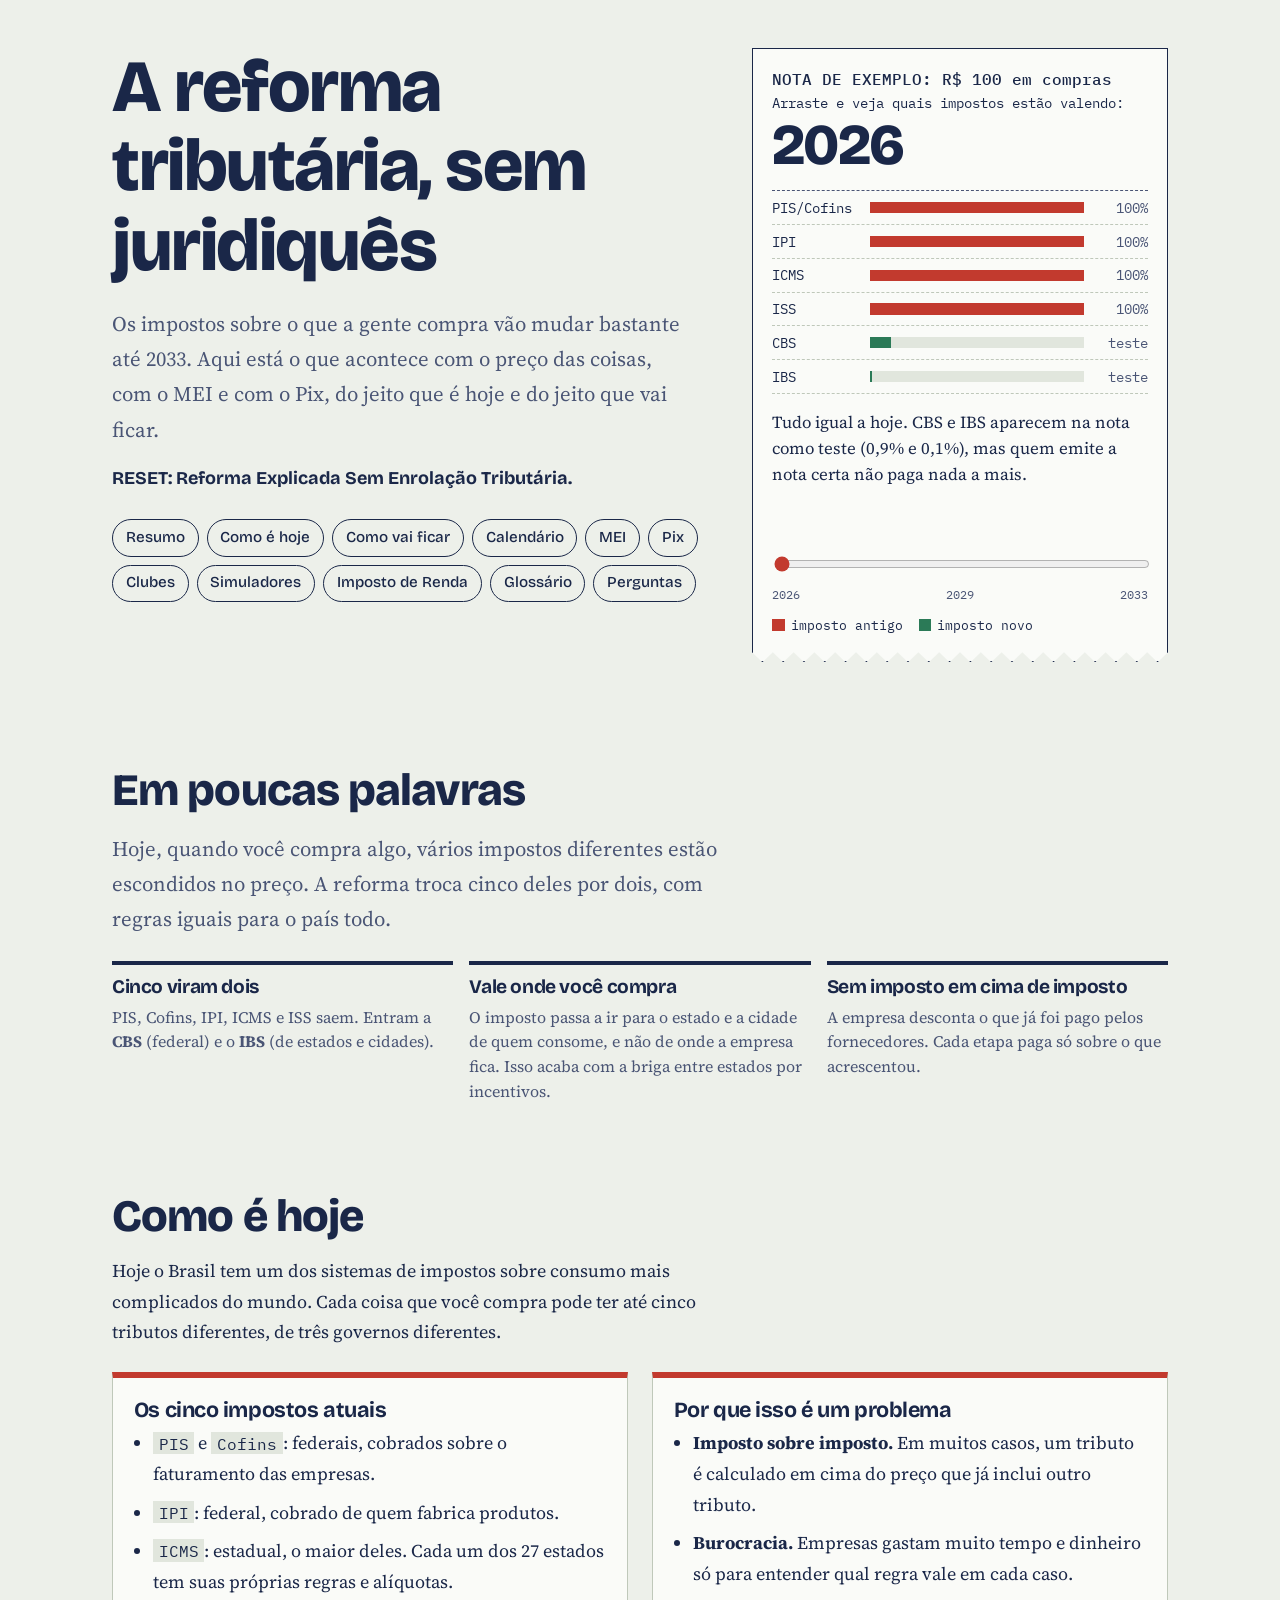
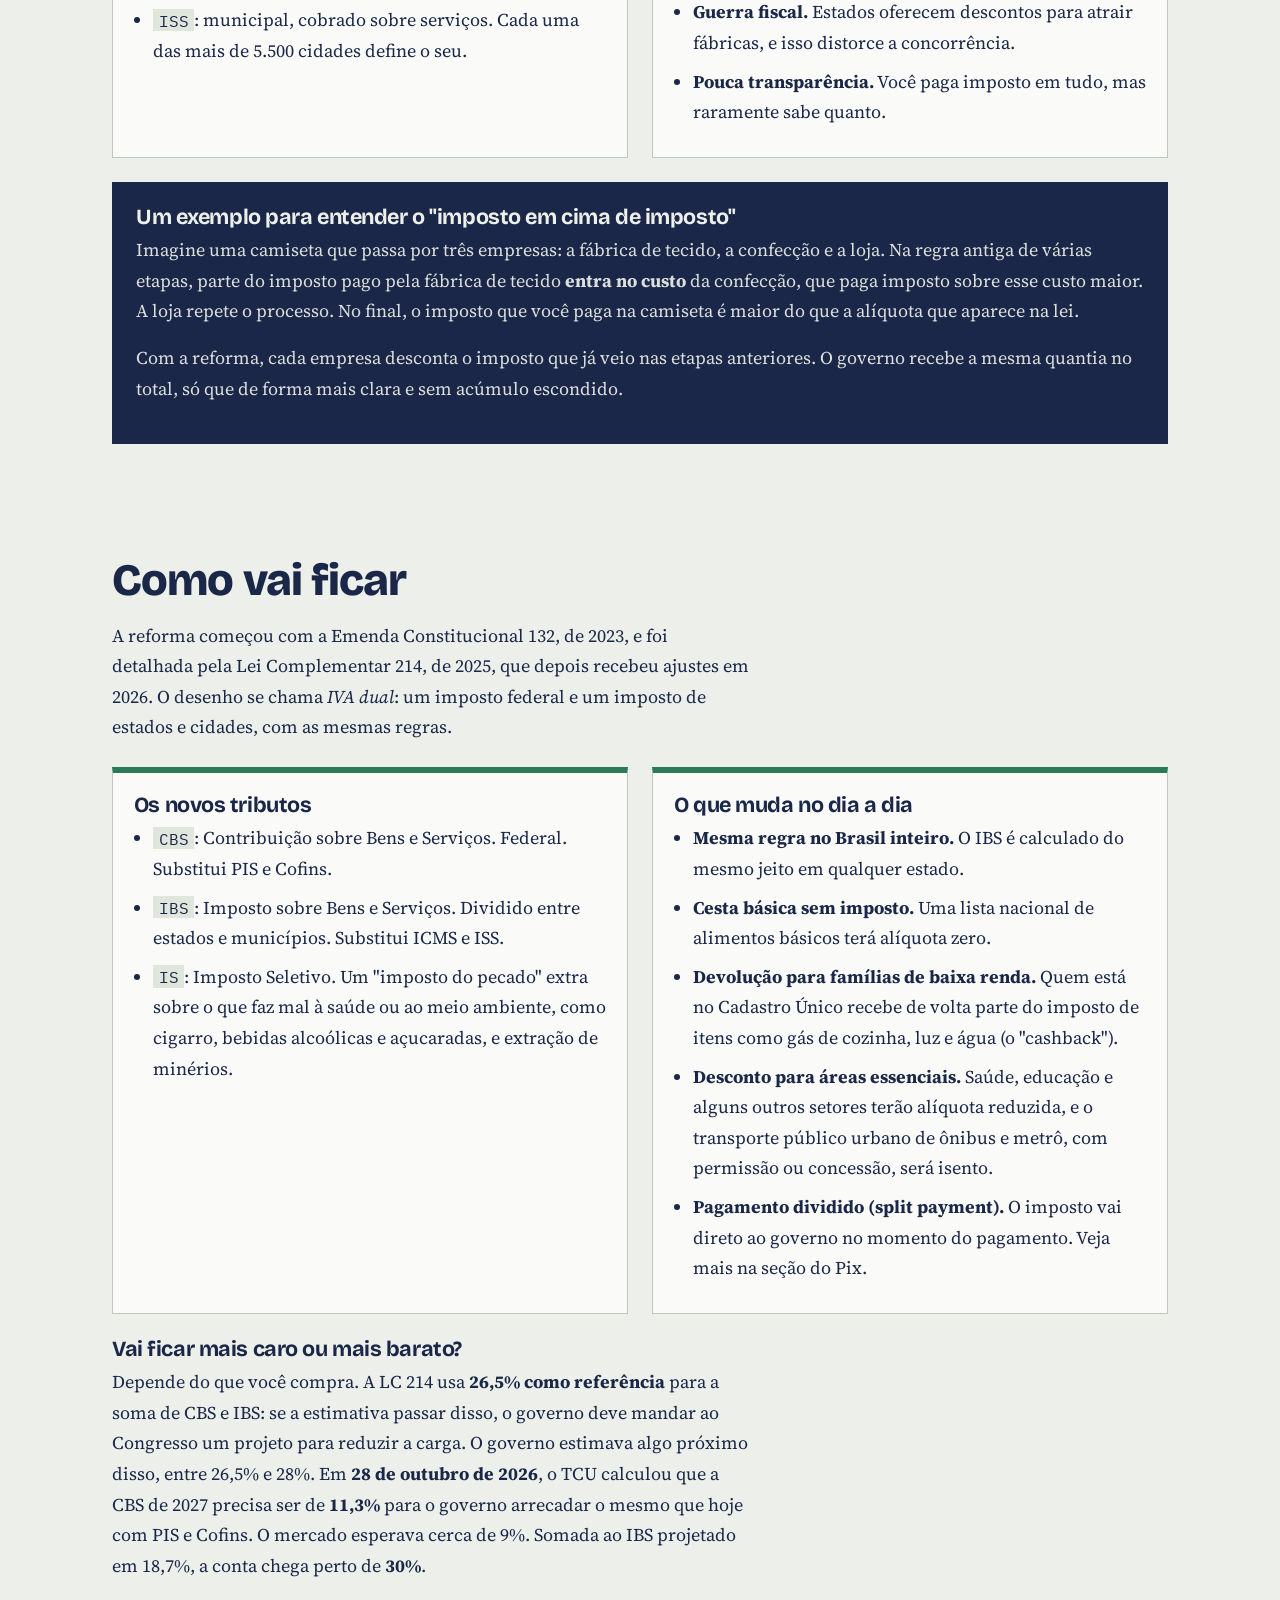
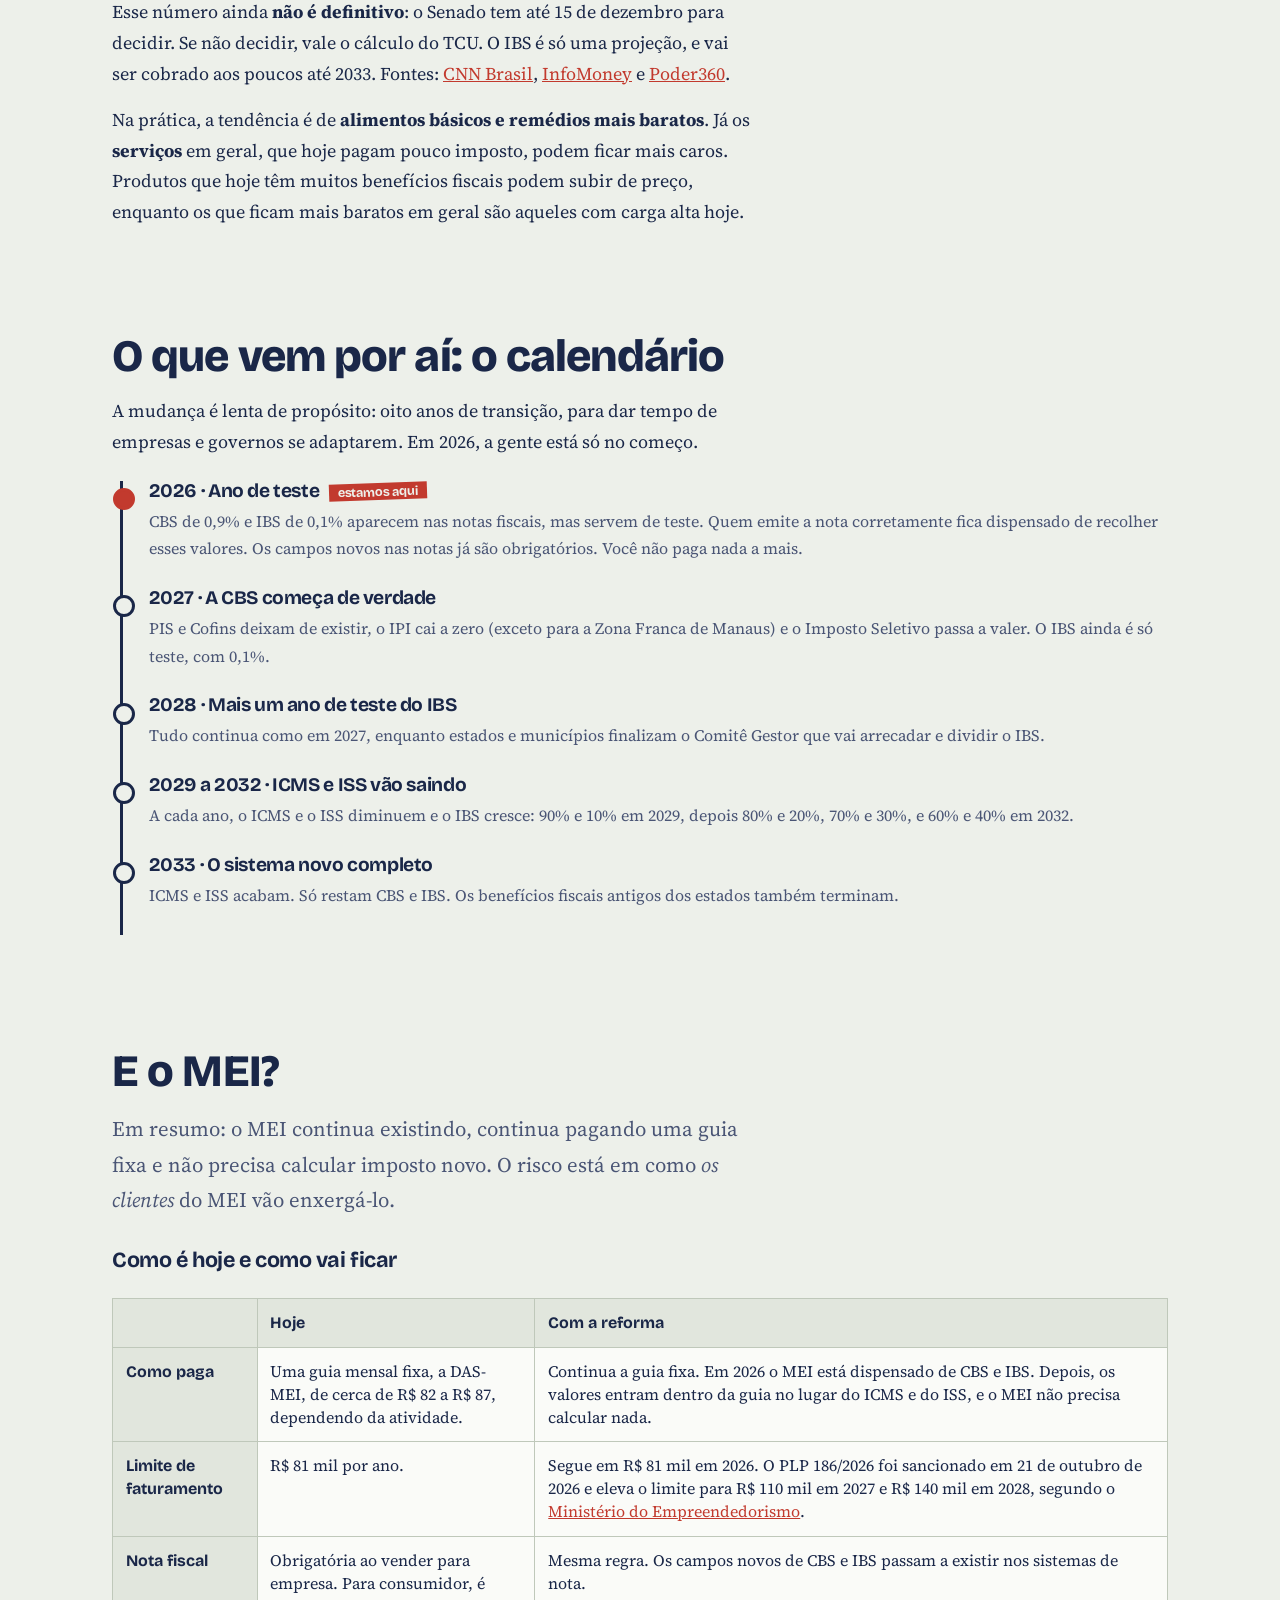
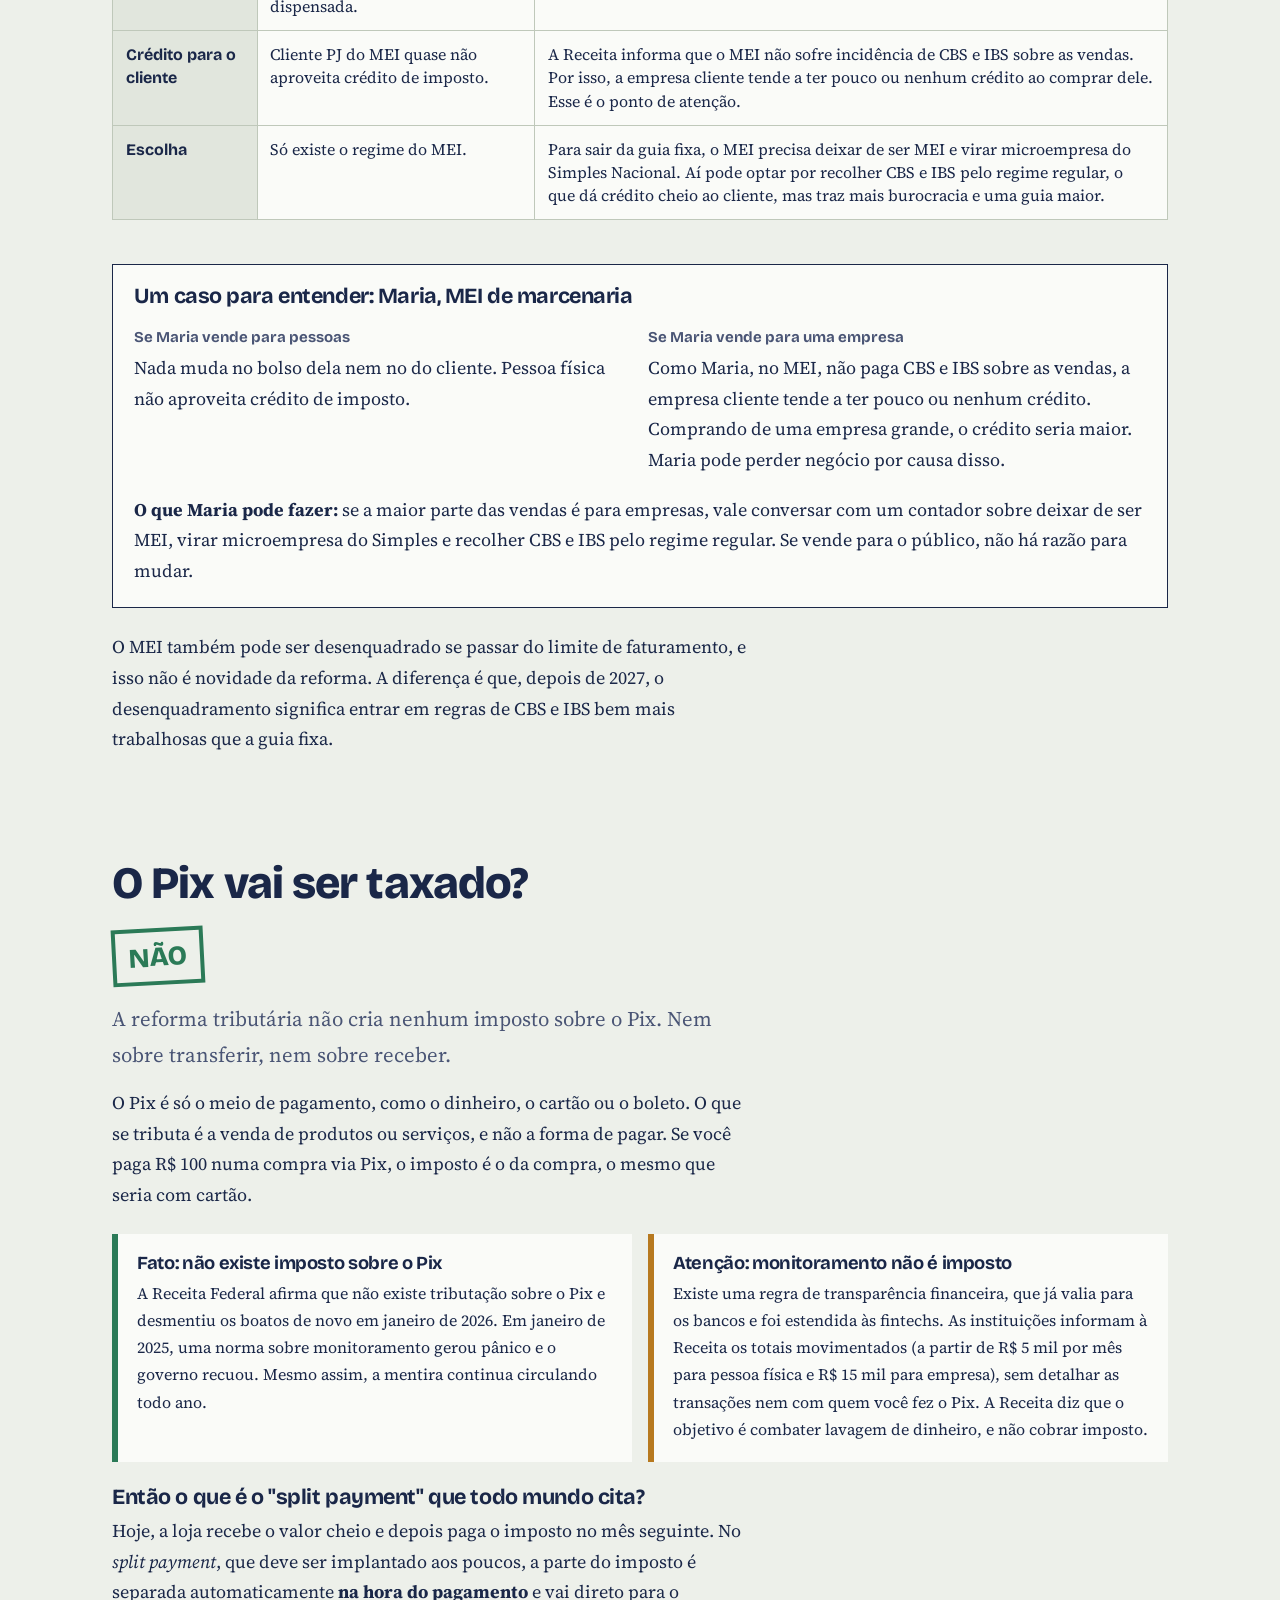
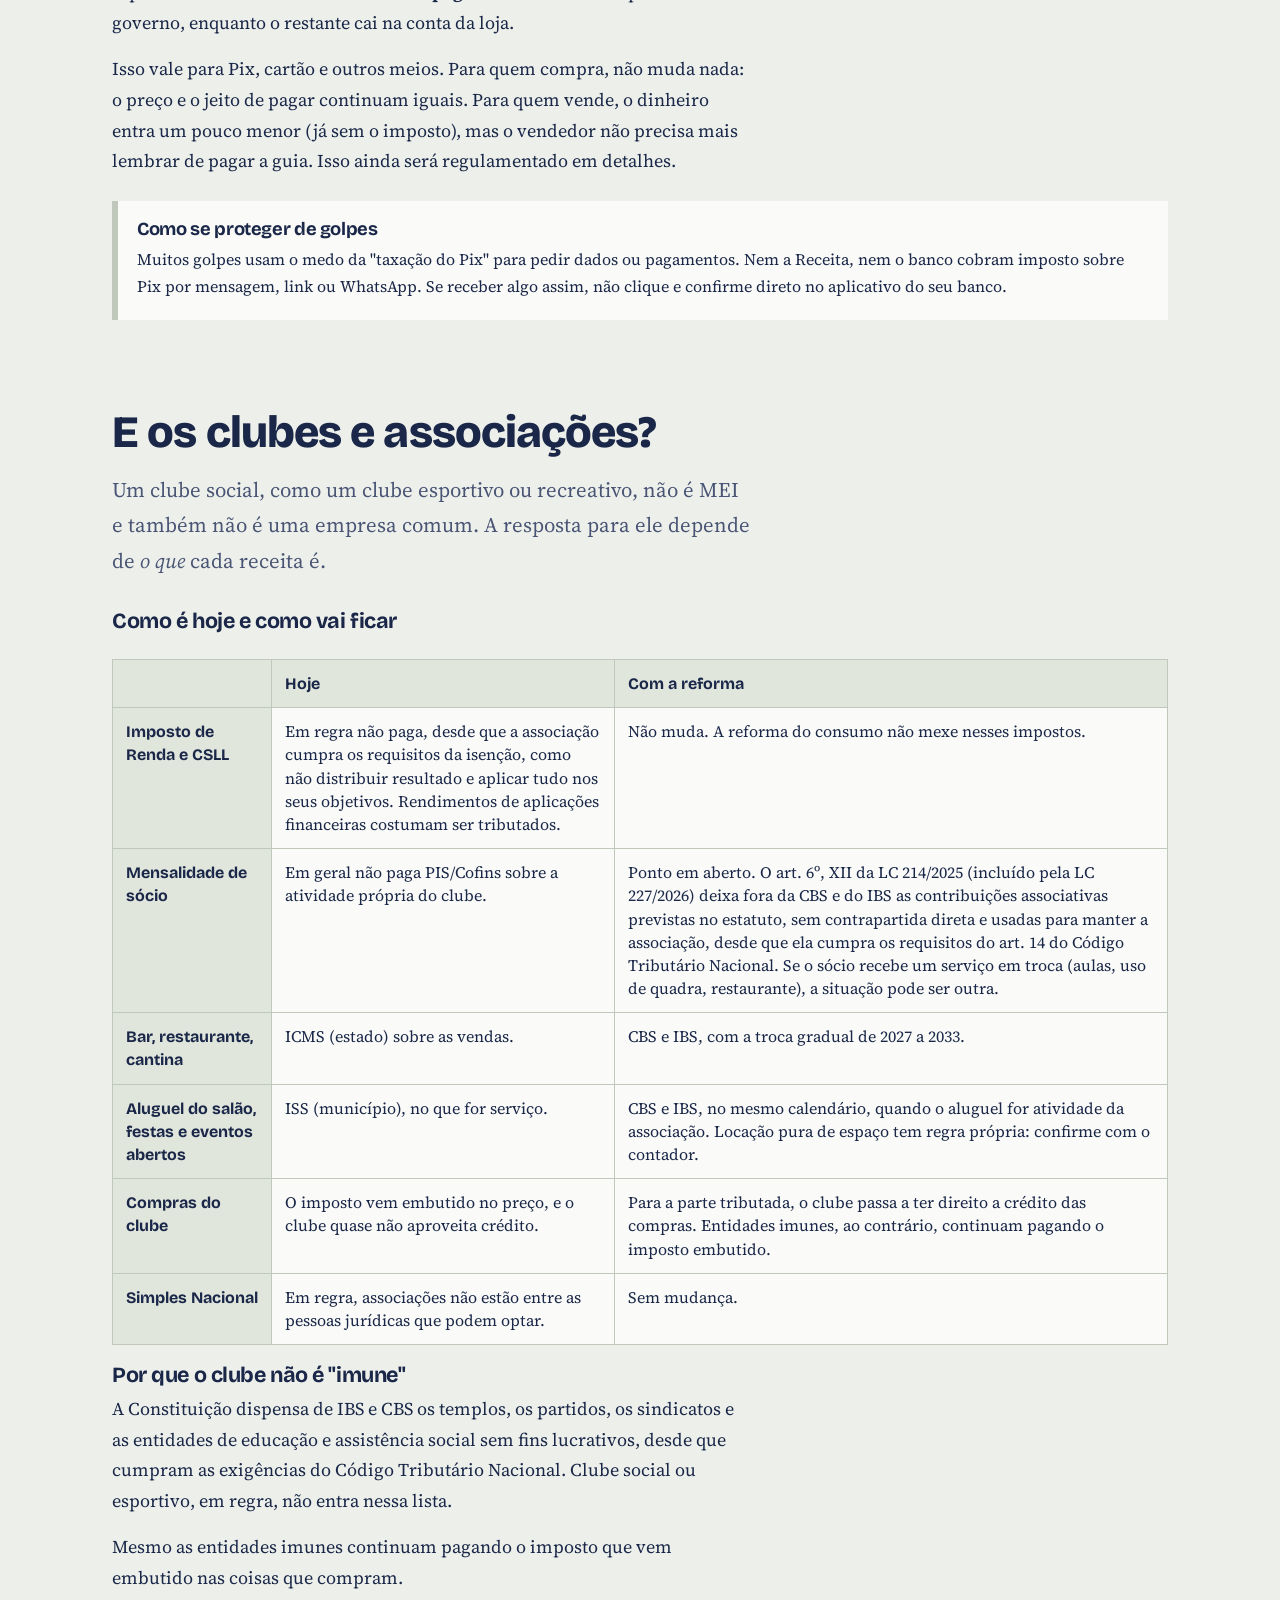
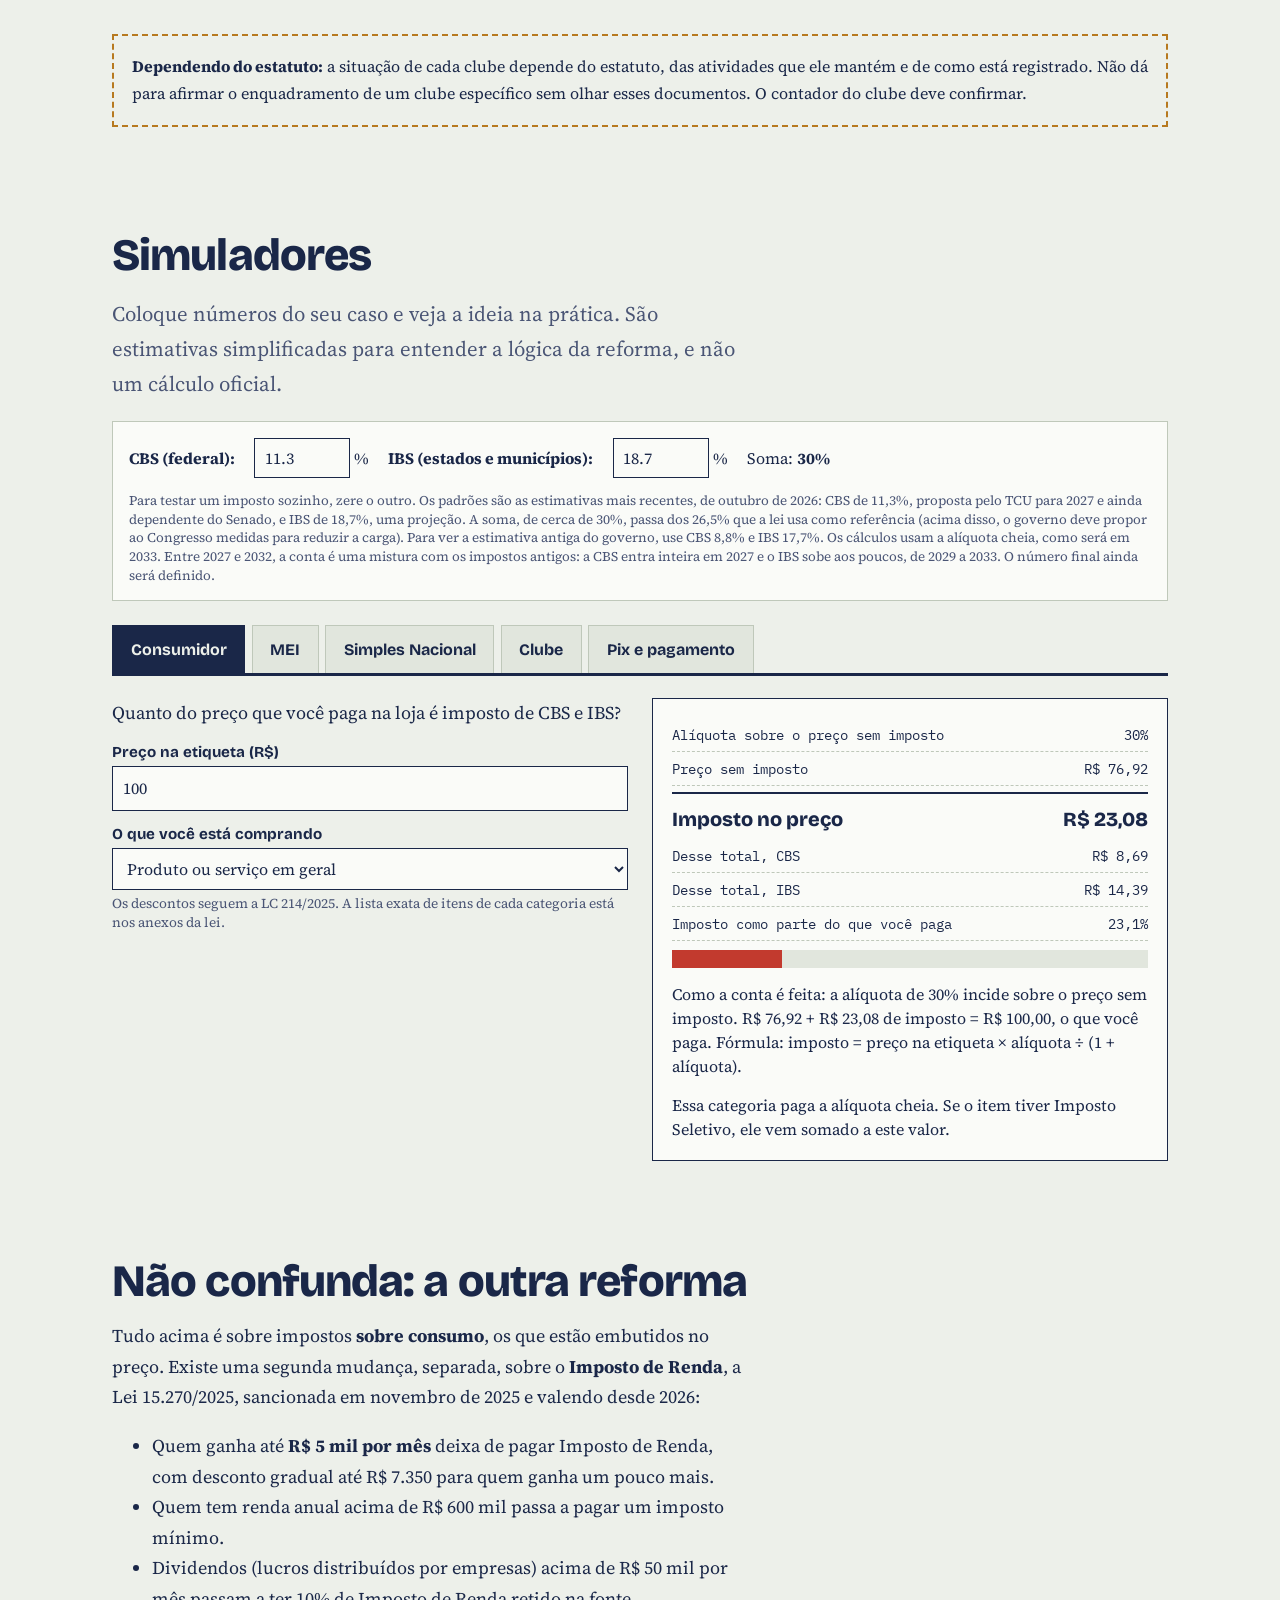
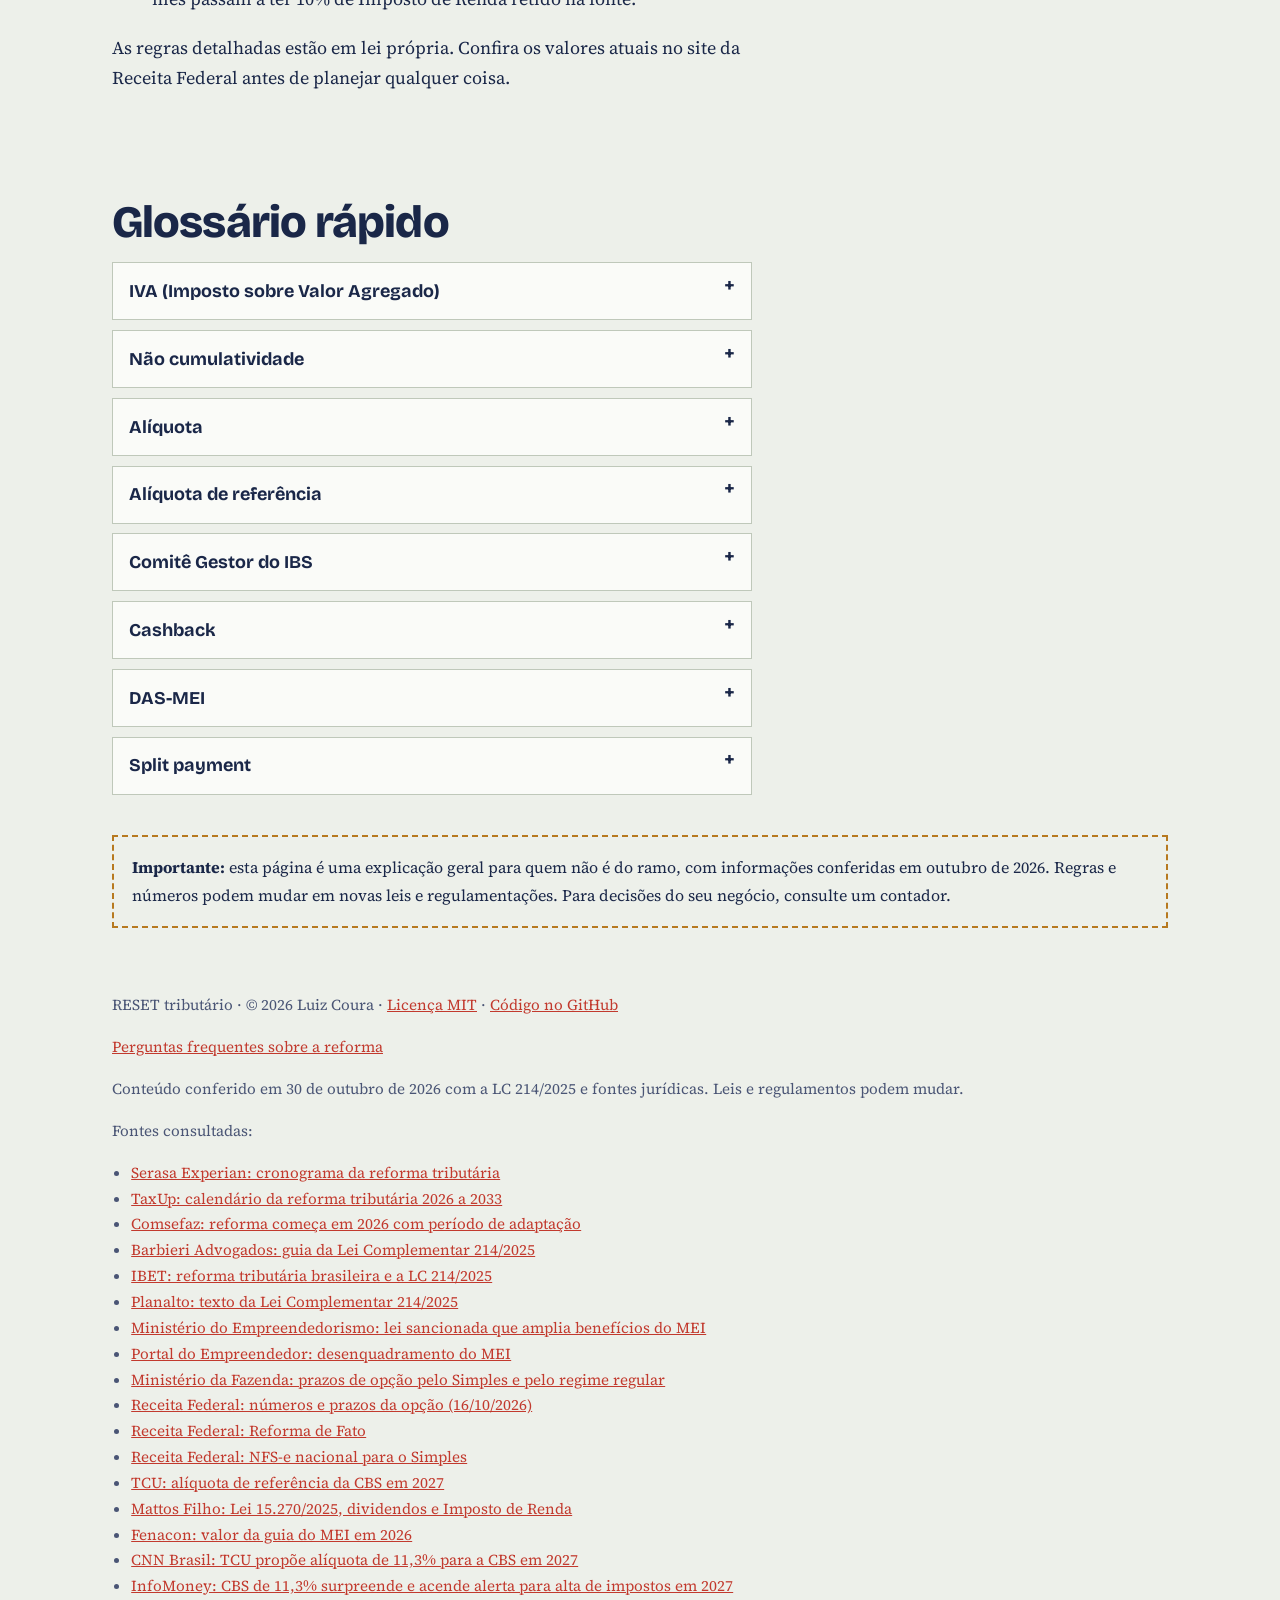
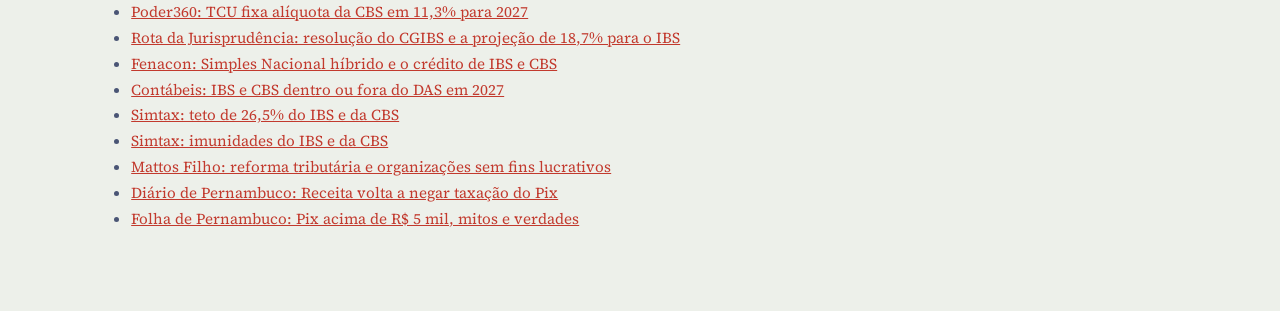
==== index.html @ 4d24b14a "Atualiza conteúdo tributário com fontes oficiais Co-Authored-By: Claude Sonnet 5.5 <noreply@anthropi" ====
<!doctype html>
<html lang="pt-BR">
<head>
<meta charset="utf-8">
<meta name="viewport" content="width=device-width, initial-scale=1">
<title>Reforma tributária explicada: MEI, Pix e o que muda | RESET</title>
<meta name="description" content="Reforma tributária sem juridiquês: o que muda para MEI, clubes, preços e Pix, como é hoje e o calendário de 2026 a 2033, com simuladores.">
<meta name="author" content="Luiz Coura">
<meta name="robots" content="index, follow, max-snippet:-1, max-image-preview:large">
<link rel="canonical" href="https://luizcoura.github.io/reset-tributario/">
<meta name="google-site-verification" content="L6h8p31Zbn6ZNRfFlGr_XrNy9hqiX-qJOjcPm-kFwkk" />
<link rel="icon" type="image/svg+xml" href="favicon.svg">
<link rel="icon" type="image/png" sizes="48x48" href="favicon-48.png">
<link rel="apple-touch-icon" href="apple-touch-icon.png">
<meta name="theme-color" content="#EDF0EA">

<meta property="og:type" content="article">
<meta property="og:locale" content="pt_BR">
<meta property="og:site_name" content="RESET tributário">
<meta property="og:title" content="Reforma tributária explicada: MEI, Pix e o que muda">
<meta property="og:description" content="O que muda com a CBS e o IBS, o que acontece com o MEI e se o Pix será taxado. Como é hoje e como vai ficar, explicado para leigos.">
<meta property="og:url" content="https://luizcoura.github.io/reset-tributario/">
<meta property="og:image" content="https://luizcoura.github.io/reset-tributario/og-image.png">
<meta property="og:image:width" content="1200">
<meta property="og:image:height" content="630">
<meta property="og:image:alt" content="Nota fiscal mostrando cinco impostos antigos virando dois: CBS e IBS">
<meta name="twitter:card" content="summary_large_image">
<meta name="twitter:image" content="https://luizcoura.github.io/reset-tributario/og-image.png">
<meta name="twitter:title" content="Reforma tributária explicada: MEI, Pix e o que muda">
<meta name="twitter:description" content="O que muda com a CBS e o IBS, o que acontece com o MEI e se o Pix será taxado.">

<script type="application/ld+json">
{
  "@context":"https://schema.org",
  "@type":"Article",
  "headline":"A reforma tributária, sem juridiquês",
  "description":"O que muda com a reforma tributária brasileira para MEI, clubes, preços e Pix, com o calendário de 2026 a 2033.",
  "inLanguage":"pt-BR",
  "image":"https://luizcoura.github.io/reset-tributario/og-image.png",
  "datePublished":"2026-10-30",
  "dateModified":"2026-10-30",
  "mainEntityOfPage":"https://luizcoura.github.io/reset-tributario/",
  "author":{"@type":"Person","name":"Luiz Coura","url":"https://github.com/luizcoura"},
  "license":"https://github.com/luizcoura/reset-tributario/blob/main/LICENSE",
  "about":["Reforma tributária","CBS","IBS","MEI","Pix"]
}
</script>
<link rel="preconnect" href="https://fonts.googleapis.com">
<link rel="preconnect" href="https://fonts.gstatic.com" crossorigin>
<link href="https://fonts.googleapis.com/css2?family=Bricolage+Grotesque:opsz,wght@12..96,500;12..96,700;12..96,800&family=Source+Serif+4:ital,opsz,wght@0,8..60,400;0,8..60,600;1,8..60,400&family=IBM+Plex+Mono:wght@400;500&display=swap" rel="stylesheet">
<link rel="stylesheet" href="style.css">
</head>
<body>

<header class="topo">
  <div class="wrap hero-grid">
    <div>
      <h1>A reforma tributária, sem juridiquês</h1>
      <p class="lead">Os impostos sobre o que a gente compra vão mudar bastante até 2033. Aqui está o que acontece com o preço das coisas, com o MEI e com o Pix, do jeito que é hoje e do jeito que vai ficar.</p>
      <p class="assinatura">RESET: Reforma Explicada Sem Enrolação Tributária.</p>
      <nav class="nav" aria-label="Seções">
        <a href="#resumo">Resumo</a>
        <a href="#hoje">Como é hoje</a>
        <a href="#depois">Como vai ficar</a>
        <a href="#prazos">Calendário</a>
        <a href="#mei">MEI</a>
        <a href="#pix">Pix</a>
        <a href="#clubes">Clubes</a>
        <a href="#simuladores">Simuladores</a>
        <a href="#renda">Imposto de Renda</a>
        <a href="#glossario">Glossário</a>
        <a href="perguntas.html">Perguntas</a>
      </nav>
    </div>

    <aside class="nota" aria-labelledby="nota-titulo">
      <h2 id="nota-titulo">NOTA DE EXEMPLO: R$ 100 em compras</h2>
      <div>Arraste e veja quais impostos estão valendo:</div>
      <div class="ano" id="ano" aria-live="polite">2026</div>
      <ul class="linhas" id="linhas"></ul>
      <p class="explica" id="explica"></p>
      <label for="slider" class="sr">Ano</label>
      <input class="slider" type="range" id="slider" min="2026" max="2033" step="1" value="2026">
      <div class="marcas" aria-hidden="true"><span>2026</span><span>2029</span><span>2033</span></div>
      <div class="legenda">
        <span><b class="cor-velho"></b>imposto antigo</span>
        <span><b class="cor-novo"></b>imposto novo</span>
      </div>
    </aside>
  </div>
</header>

<main>
<section id="resumo">
  <div class="wrap">
    <h2>Em poucas palavras</h2>
    <div class="texto">
      <p class="lead">Hoje, quando você compra algo, vários impostos diferentes estão escondidos no preço. A reforma troca cinco deles por dois, com regras iguais para o país todo.</p>
    </div>
    <div class="tres">
      <div>
        <h3>Cinco viram dois</h3>
        <p>PIS, Cofins, IPI, ICMS e ISS saem. Entram a <strong>CBS</strong> (federal) e o <strong>IBS</strong> (de estados e cidades).</p>
      </div>
      <div>
        <h3>Vale onde você compra</h3>
        <p>O imposto passa a ir para o estado e a cidade de quem consome, e não de onde a empresa fica. Isso acaba com a briga entre estados por incentivos.</p>
      </div>
      <div>
        <h3>Sem imposto em cima de imposto</h3>
        <p>A empresa desconta o que já foi pago pelos fornecedores. Cada etapa paga só sobre o que acrescentou.</p>
      </div>
    </div>
  </div>
</section>

<section id="hoje">
  <div class="wrap">
    <h2>Como é hoje</h2>
    <div class="texto">
      <p>Hoje o Brasil tem um dos sistemas de impostos sobre consumo mais complicados do mundo. Cada coisa que você compra pode ter até cinco tributos diferentes, de três governos diferentes.</p>
    </div>
    <div class="comparar">
      <div class="col hoje">
        <h3>Os cinco impostos atuais</h3>
        <ul>
          <li><span class="sigla">PIS</span> e <span class="sigla">Cofins</span>: federais, cobrados sobre o faturamento das empresas.</li>
          <li><span class="sigla">IPI</span>: federal, cobrado de quem fabrica produtos.</li>
          <li><span class="sigla">ICMS</span>: estadual, o maior deles. Cada um dos 27 estados tem suas próprias regras e alíquotas.</li>
          <li><span class="sigla">ISS</span>: municipal, cobrado sobre serviços. Cada uma das mais de 5.500 cidades define o seu.</li>
        </ul>
      </div>
      <div class="col hoje">
        <h3>Por que isso é um problema</h3>
        <ul>
          <li><strong>Imposto sobre imposto.</strong> Em muitos casos, um tributo é calculado em cima do preço que já inclui outro tributo.</li>
          <li><strong>Burocracia.</strong> Empresas gastam muito tempo e dinheiro só para entender qual regra vale em cada caso.</li>
          <li><strong>Guerra fiscal.</strong> Estados oferecem descontos para atrair fábricas, e isso distorce a concorrência.</li>
          <li><strong>Pouca transparência.</strong> Você paga imposto em tudo, mas raramente sabe quanto.</li>
        </ul>
      </div>
    </div>

    <div class="exemplo">
      <h3>Um exemplo para entender o "imposto em cima de imposto"</h3>
      <p>Imagine uma camiseta que passa por três empresas: a fábrica de tecido, a confecção e a loja. Na regra antiga de várias etapas, parte do imposto pago pela fábrica de tecido <strong>entra no custo</strong> da confecção, que paga imposto sobre esse custo maior. A loja repete o processo. No final, o imposto que você paga na camiseta é maior do que a alíquota que aparece na lei.</p>
      <p>Com a reforma, cada empresa desconta o imposto que já veio nas etapas anteriores. O governo recebe a mesma quantia no total, só que de forma mais clara e sem acúmulo escondido.</p>
    </div>
  </div>
</section>

<section id="depois">
  <div class="wrap">
    <h2>Como vai ficar</h2>
    <div class="texto">
      <p>A reforma começou com a Emenda Constitucional 132, de 2023, e foi detalhada pela Lei Complementar 214, de 2025, que depois recebeu ajustes em 2026. O desenho se chama <em>IVA dual</em>: um imposto federal e um imposto de estados e cidades, com as mesmas regras.</p>
    </div>

    <div class="comparar">
      <div class="col depois">
        <h3>Os novos tributos</h3>
        <ul>
          <li><span class="sigla">CBS</span>: Contribuição sobre Bens e Serviços. Federal. Substitui PIS e Cofins.</li>
          <li><span class="sigla">IBS</span>: Imposto sobre Bens e Serviços. Dividido entre estados e municípios. Substitui ICMS e ISS.</li>
          <li><span class="sigla">IS</span>: Imposto Seletivo. Um "imposto do pecado" extra sobre o que faz mal à saúde ou ao meio ambiente, como cigarro, bebidas alcoólicas e açucaradas, e extração de minérios.</li>
        </ul>
      </div>
      <div class="col depois">
        <h3>O que muda no dia a dia</h3>
        <ul>
          <li><strong>Mesma regra no Brasil inteiro.</strong> O IBS é calculado do mesmo jeito em qualquer estado.</li>
          <li><strong>Cesta básica sem imposto.</strong> Uma lista nacional de alimentos básicos terá alíquota zero.</li>
          <li><strong>Devolução para famílias de baixa renda.</strong> Quem está no Cadastro Único recebe de volta parte do imposto de itens como gás de cozinha, luz e água (o "cashback").</li>
          <li><strong>Desconto para áreas essenciais.</strong> Saúde, educação e alguns outros setores terão alíquota reduzida, e o transporte público urbano de ônibus e metrô, com permissão ou concessão, será isento.</li>
          <li><strong>Pagamento dividido (split payment).</strong> O imposto vai direto ao governo no momento do pagamento. Veja mais na seção do Pix.</li>
        </ul>
      </div>
    </div>

    <div class="texto">
      <h3>Vai ficar mais caro ou mais barato?</h3>
      <p>Depende do que você compra. A LC 214 usa <strong>26,5% como referência</strong> para a soma de CBS e IBS: se a estimativa passar disso, o governo deve mandar ao Congresso um projeto para reduzir a carga. O governo estimava algo próximo disso, entre 26,5% e 28%. Em <strong>28 de outubro de 2026</strong>, o TCU calculou que a CBS de 2027 precisa ser de <strong>11,3%</strong> para o governo arrecadar o mesmo que hoje com PIS e Cofins. O mercado esperava cerca de 9%. Somada ao IBS projetado em 18,7%, a conta chega perto de <strong>30%</strong>.</p>
      <p>Esse número ainda <strong>não é definitivo</strong>: o Senado tem até 15 de dezembro para decidir. Se não decidir, vale o cálculo do TCU. O IBS é só uma projeção, e vai ser cobrado aos poucos até 2033. Fontes: <a href="https://www.cnnbrasil.com.br/economia/money/macroeconomia/reforma-tributaria-tcu-propoe-aliquota-de-113-para-cbs-em-2027/">CNN Brasil</a>, <a href="https://www.infomoney.com.br/business/cbs-de-113-surpreende-e-acende-alerta-para-alta-de-impostos-em-2027/">InfoMoney</a> e <a href="https://www.poder360.com.br/poder-economia/tcu-fixa-aliquota-da-cbs-em-113-para-2027/">Poder360</a>.</p>
      <p>Na prática, a tendência é de <strong>alimentos básicos e remédios mais baratos</strong>. Já os <strong>serviços</strong> em geral, que hoje pagam pouco imposto, podem ficar mais caros. Produtos que hoje têm muitos benefícios fiscais podem subir de preço, enquanto os que ficam mais baratos em geral são aqueles com carga alta hoje.</p>
    </div>
  </div>
</section>

<section id="prazos">
  <div class="wrap">
    <h2>O que vem por aí: o calendário</h2>
    <div class="texto">
      <p>A mudança é lenta de propósito: oito anos de transição, para dar tempo de empresas e governos se adaptarem. Em 2026, a gente está só no começo.</p>
    </div>
    <ol class="tempo">
      <li class="agora"><h3>2026 · Ano de teste <span class="etiqueta">estamos aqui</span></h3><p>CBS de 0,9% e IBS de 0,1% aparecem nas notas fiscais, mas servem de teste. Quem emite a nota corretamente fica dispensado de recolher esses valores. Os campos novos nas notas já são obrigatórios. Você não paga nada a mais.</p></li>
      <li><h3>2027 · A CBS começa de verdade</h3><p>PIS e Cofins deixam de existir, o IPI cai a zero (exceto para a Zona Franca de Manaus) e o Imposto Seletivo passa a valer. O IBS ainda é só teste, com 0,1%.</p></li>
      <li><h3>2028 · Mais um ano de teste do IBS</h3><p>Tudo continua como em 2027, enquanto estados e municípios finalizam o Comitê Gestor que vai arrecadar e dividir o IBS.</p></li>
      <li><h3>2029 a 2032 · ICMS e ISS vão saindo</h3><p>A cada ano, o ICMS e o ISS diminuem e o IBS cresce: 90% e 10% em 2029, depois 80% e 20%, 70% e 30%, e 60% e 40% em 2032.</p></li>
      <li><h3>2033 · O sistema novo completo</h3><p>ICMS e ISS acabam. Só restam CBS e IBS. Os benefícios fiscais antigos dos estados também terminam.</p></li>
    </ol>
  </div>
</section>

<section id="mei">
  <div class="wrap">
    <h2>E o MEI?</h2>
    <div class="texto">
      <p class="lead">Em resumo: o MEI continua existindo, continua pagando uma guia fixa e não precisa calcular imposto novo. O risco está em como <em>os clientes</em> do MEI vão enxergá-lo.</p>
    </div>

    <h3 class="mt-2">Como é hoje e como vai ficar</h3>
    <div class="tabela-rolagem">
    <table>
      <thead><tr><th></th><th>Hoje</th><th>Com a reforma</th></tr></thead>
      <tbody>
        <tr><th>Como paga</th><td>Uma guia mensal fixa, a DAS-MEI, de cerca de R$ 82 a R$ 87, dependendo da atividade.</td><td>Continua a guia fixa. Em 2026 o MEI está dispensado de CBS e IBS. Depois, os valores entram dentro da guia no lugar do ICMS e do ISS, e o MEI não precisa calcular nada.</td></tr>
        <tr><th>Limite de faturamento</th><td>R$ 81 mil por ano.</td><td>Segue em R$ 81 mil em 2026. O PLP 186/2026 foi sancionado em 21 de outubro de 2026 e eleva o limite para R$ 110 mil em 2027 e R$ 140 mil em 2028, segundo o <a href="https://www.gov.br/memp/pt-br/assuntos/noticias/lula-sanciona-lei-que-amplia-beneficios-para-meis-e-envia-ao-congresso-pec-sobre-tarifa-zero-no-transporte-coletivo">Ministério do Empreendedorismo</a>.</td></tr>
        <tr><th>Nota fiscal</th><td>Obrigatória ao vender para empresa. Para consumidor, é dispensada.</td><td>Mesma regra. Os campos novos de CBS e IBS passam a existir nos sistemas de nota.</td></tr>
        <tr><th>Crédito para o cliente</th><td>Cliente PJ do MEI quase não aproveita crédito de imposto.</td><td>A Receita informa que o MEI não sofre incidência de CBS e IBS sobre as vendas. Por isso, a empresa cliente tende a ter pouco ou nenhum crédito ao comprar dele. Esse é o ponto de atenção.</td></tr>
        <tr><th>Escolha</th><td>Só existe o regime do MEI.</td><td>Para sair da guia fixa, o MEI precisa deixar de ser MEI e virar microempresa do Simples Nacional. Aí pode optar por recolher CBS e IBS pelo regime regular, o que dá crédito cheio ao cliente, mas traz mais burocracia e uma guia maior.</td></tr>
      </tbody>
    </table>
    </div>

    <div class="caso">
      <h3>Um caso para entender: Maria, MEI de marcenaria</h3>
      <div class="cena">
        <div>
          <small>Se Maria vende para pessoas</small>
          Nada muda no bolso dela nem no do cliente. Pessoa física não aproveita crédito de imposto.
        </div>
        <div>
          <small>Se Maria vende para uma empresa</small>
          Como Maria, no MEI, não paga CBS e IBS sobre as vendas, a empresa cliente tende a ter pouco ou nenhum crédito. Comprando de uma empresa grande, o crédito seria maior. Maria pode perder negócio por causa disso.
        </div>
      </div>
      <p class="sem-margem-baixo mt-1"><strong>O que Maria pode fazer:</strong> se a maior parte das vendas é para empresas, vale conversar com um contador sobre deixar de ser MEI, virar microempresa do Simples e recolher CBS e IBS pelo regime regular. Se vende para o público, não há razão para mudar.</p>
    </div>

    <div class="texto">
      <p>O MEI também pode ser desenquadrado se passar do limite de faturamento, e isso não é novidade da reforma. A diferença é que, depois de 2027, o desenquadramento significa entrar em regras de CBS e IBS bem mais trabalhosas que a guia fixa.</p>
    </div>
  </div>
</section>

<section id="pix">
  <div class="wrap">
    <h2>O Pix vai ser taxado?</h2>
    <div class="carimbo">NÃO</div>
    <div class="texto">
      <p class="lead">A reforma tributária não cria nenhum imposto sobre o Pix. Nem sobre transferir, nem sobre receber.</p>
      <p>O Pix é só o meio de pagamento, como o dinheiro, o cartão ou o boleto. O que se tributa é a venda de produtos ou serviços, e não a forma de pagar. Se você paga R$ 100 numa compra via Pix, o imposto é o da compra, o mesmo que seria com cartão.</p>
    </div>

    <div class="veredito">
      <div class="mito fato">
        <h3>Fato: não existe imposto sobre o Pix</h3>
        <p>A Receita Federal afirma que não existe tributação sobre o Pix e desmentiu os boatos de novo em janeiro de 2026. Em janeiro de 2025, uma norma sobre monitoramento gerou pânico e o governo recuou. Mesmo assim, a mentira continua circulando todo ano.</p>
      </div>
      <div class="mito cuidado">
        <h3>Atenção: monitoramento não é imposto</h3>
        <p>Existe uma regra de transparência financeira, que já valia para os bancos e foi estendida às fintechs. As instituições informam à Receita os totais movimentados (a partir de R$ 5 mil por mês para pessoa física e R$ 15 mil para empresa), sem detalhar as transações nem com quem você fez o Pix. A Receita diz que o objetivo é combater lavagem de dinheiro, e não cobrar imposto.</p>
      </div>
    </div>

    <div class="texto">
      <h3>Então o que é o "split payment" que todo mundo cita?</h3>
      <p>Hoje, a loja recebe o valor cheio e depois paga o imposto no mês seguinte. No <em>split payment</em>, que deve ser implantado aos poucos, a parte do imposto é separada automaticamente <strong>na hora do pagamento</strong> e vai direto para o governo, enquanto o restante cai na conta da loja.</p>
      <p>Isso vale para Pix, cartão e outros meios. Para quem compra, não muda nada: o preço e o jeito de pagar continuam iguais. Para quem vende, o dinheiro entra um pouco menor (já sem o imposto), mas o vendedor não precisa mais lembrar de pagar a guia. Isso ainda será regulamentado em detalhes.</p>
    </div>

    <div class="mito mt-15">
      <h3>Como se proteger de golpes</h3>
      <p>Muitos golpes usam o medo da "taxação do Pix" para pedir dados ou pagamentos. Nem a Receita, nem o banco cobram imposto sobre Pix por mensagem, link ou WhatsApp. Se receber algo assim, não clique e confirme direto no aplicativo do seu banco.</p>
    </div>
  </div>
</section>

<section id="clubes">
  <div class="wrap">
    <h2>E os clubes e associações?</h2>
    <div class="texto">
      <p class="lead">Um clube social, como um clube esportivo ou recreativo, não é MEI e também não é uma empresa comum. A resposta para ele depende de <em>o que</em> cada receita é.</p>
    </div>

    <h3 class="mt-2">Como é hoje e como vai ficar</h3>
    <div class="tabela-rolagem">
    <table>
      <thead><tr><th></th><th>Hoje</th><th>Com a reforma</th></tr></thead>
      <tbody>
        <tr><th>Imposto de Renda e CSLL</th><td>Em regra não paga, desde que a associação cumpra os requisitos da isenção, como não distribuir resultado e aplicar tudo nos seus objetivos. Rendimentos de aplicações financeiras costumam ser tributados.</td><td>Não muda. A reforma do consumo não mexe nesses impostos.</td></tr>
        <tr><th>Mensalidade de sócio</th><td>Em geral não paga PIS/Cofins sobre a atividade própria do clube.</td><td>Ponto em aberto. O art. 6º, XII da LC 214/2025 (incluído pela LC 227/2026) deixa fora da CBS e do IBS as contribuições associativas previstas no estatuto, sem contrapartida direta e usadas para manter a associação, desde que ela cumpra os requisitos do art. 14 do Código Tributário Nacional. Se o sócio recebe um serviço em troca (aulas, uso de quadra, restaurante), a situação pode ser outra.</td></tr>
        <tr><th>Bar, restaurante, cantina</th><td>ICMS (estado) sobre as vendas.</td><td>CBS e IBS, com a troca gradual de 2027 a 2033.</td></tr>
        <tr><th>Aluguel do salão, festas e eventos abertos</th><td>ISS (município), no que for serviço.</td><td>CBS e IBS, no mesmo calendário, quando o aluguel for atividade da associação. Locação pura de espaço tem regra própria: confirme com o contador.</td></tr>
        <tr><th>Compras do clube</th><td>O imposto vem embutido no preço, e o clube quase não aproveita crédito.</td><td>Para a parte tributada, o clube passa a ter direito a crédito das compras. Entidades imunes, ao contrário, continuam pagando o imposto embutido.</td></tr>
        <tr><th>Simples Nacional</th><td>Em regra, associações não estão entre as pessoas jurídicas que podem optar.</td><td>Sem mudança.</td></tr>
      </tbody>
    </table>
    </div>

    <div class="texto">
      <h3>Por que o clube não é "imune"</h3>
      <p>A Constituição dispensa de IBS e CBS os templos, os partidos, os sindicatos e as entidades de educação e assistência social sem fins lucrativos, desde que cumpram as exigências do Código Tributário Nacional. Clube social ou esportivo, em regra, não entra nessa lista.</p>
      <p>Mesmo as entidades imunes continuam pagando o imposto que vem embutido nas coisas que compram.</p>
    </div>

    <div class="aviso-final">
      <strong>Dependendo do estatuto:</strong> a situação de cada clube depende do estatuto, das atividades que ele mantém e de como está registrado. Não dá para afirmar o enquadramento de um clube específico sem olhar esses documentos. O contador do clube deve confirmar.
    </div>
  </div>
</section>

<section id="simuladores">
  <div class="wrap">
    <h2>Simuladores</h2>
    <div class="texto">
      <p class="lead">Coloque números do seu caso e veja a ideia na prática. São estimativas simplificadas para entender a lógica da reforma, e não um cálculo oficial.</p>
    </div>

    <div class="global">
      <label for="ref-cbs"><strong>CBS (federal):</strong></label>
      <span><input type="number" id="ref-cbs" value="11.3" min="0" max="60" step="0.1"> %</span>
      <label for="ref-ibs"><strong>IBS (estados e municípios):</strong></label>
      <span><input type="number" id="ref-ibs" value="18.7" min="0" max="60" step="0.1"> %</span>
      <span>Soma: <strong id="ref-total"></strong></span>
      <small>Para testar um imposto sozinho, zere o outro. Os padrões são as estimativas mais recentes, de outubro de 2026: CBS de 11,3%, proposta pelo TCU para 2027 e ainda dependente do Senado, e IBS de 18,7%, uma projeção. A soma, de cerca de 30%, passa dos 26,5% que a lei usa como referência (acima disso, o governo deve propor ao Congresso medidas para reduzir a carga). Para ver a estimativa antiga do governo, use CBS 8,8% e IBS 17,7%. Os cálculos usam a alíquota cheia, como será em 2033. Entre 2027 e 2032, a conta é uma mistura com os impostos antigos: a CBS entra inteira em 2027 e o IBS sobe aos poucos, de 2029 a 2033. O número final ainda será definido.</small>
    </div>

    <div class="abas" role="tablist" aria-label="Simuladores">
      <button role="tab" id="tab-consumidor" aria-controls="p-consumidor" aria-selected="true">Consumidor</button>
      <button role="tab" id="tab-mei" aria-controls="p-mei" aria-selected="false" tabindex="-1">MEI</button>
      <button role="tab" id="tab-simples" aria-controls="p-simples" aria-selected="false" tabindex="-1">Simples Nacional</button>
      <button role="tab" id="tab-clube" aria-controls="p-clube" aria-selected="false" tabindex="-1">Clube</button>
      <button role="tab" id="tab-pix" aria-controls="p-pix" aria-selected="false" tabindex="-1">Pix e pagamento</button>
    </div>

    <!-- CONSUMIDOR -->
    <div class="painel" role="tabpanel" id="p-consumidor" aria-labelledby="tab-consumidor">
      <div class="sim">
        <div class="campos">
          <p class="sem-margem">Quanto do preço que você paga na loja é imposto de CBS e IBS?</p>
          <div class="campo"><label for="c-preco">Preço na etiqueta (R$)</label><input type="number" id="c-preco" value="100" min="0" step="1"></div>
          <div class="campo"><label for="c-cat">O que você está comprando</label><select id="c-cat"></select>
            <small>Os descontos seguem a LC 214/2025. A lista exata de itens de cada categoria está nos anexos da lei.</small></div>
        </div>
        <div class="resultado" aria-live="polite">
          <div class="linha"><span>Alíquota sobre o preço sem imposto</span><span id="c-aliq"></span></div>
          <div class="linha"><span>Preço sem imposto</span><span id="c-base"></span></div>
          <div class="linha total"><span>Imposto no preço</span><span id="c-imp"></span></div>
          <div class="linha"><span>Desse total, CBS</span><span id="c-cbs"></span></div>
          <div class="linha"><span>Desse total, IBS</span><span id="c-ibs"></span></div>
          <div class="linha"><span>Imposto como parte do que você paga</span><span id="c-share"></span></div>
          <div class="fatia" aria-hidden="true"><i id="c-f1" class="cor-velho"></i></div>
          <p class="msg" id="c-conta"></p>
          <p class="msg" id="c-msg"></p>
        </div>
      </div>
    </div>

    <!-- MEI -->
    <div class="painel" role="tabpanel" id="p-mei" aria-labelledby="tab-mei" hidden>
      <div class="sim">
        <div class="campos">
          <div class="campo"><label for="m-ativ">Atividade do MEI</label>
            <select id="m-ativ"><option value="1">Comércio ou indústria (ICMS)</option><option value="5" selected>Serviços (ISS)</option><option value="6">Comércio e serviços</option></select></div>
          <div class="campo"><label for="m-fat">Faturamento médio por mês (R$)</label><input type="number" id="m-fat" value="5000" min="0" step="100"></div>
          <div class="campo"><label for="m-pj">Quanto desse faturamento é de vendas para empresas (%)</label><input type="number" id="m-pj" value="40" min="0" max="100" step="5"></div>
          <div class="campo"><label for="m-comp">Compras mensais com imposto embutido (R$)</label><input type="number" id="m-comp" value="1500" min="0" step="100"><small>Material e insumos comprados de empresas do regime normal.</small></div>
          <div class="campo"><label for="m-sm">Salário mínimo (R$)</label><input type="number" id="m-sm" value="1621" min="0" step="1"><small>A parte do INSS da guia é 5% do salário mínimo.</small></div>
        </div>
        <div class="resultado" aria-live="polite">
          <div class="linha"><span>Guia mensal (DAS-MEI)</span><span id="m-das"></span></div>
          <div class="linha"><span>Faturamento no ano</span><span id="m-anual"></span></div>
          <div class="linha"><span>Situação no limite de R$ 81 mil</span><span id="m-lim"></span></div>
          <div class="linha"><span>Se saísse da guia fixa (deixando de ser MEI): CBS e IBS por mês (estimativa)</span><span id="m-normal"></span></div>
          <div class="linha"><span>Desse total, CBS</span><span id="m-ncbs"></span></div>
          <div class="linha"><span>Desse total, IBS</span><span id="m-nibs"></span></div>
          <div class="linha"><span>Crédito do cliente empresa com você, no regime normal (por mês)</span><span id="m-cred"></span></div>
          <div class="linha"><span>Desse crédito, CBS</span><span id="m-ccbs"></span></div>
          <div class="linha"><span>Desse crédito, IBS</span><span id="m-cibs"></span></div>
          <div class="linha"><span>Crédito do cliente empresa com você, na guia fixa</span><span>bem menor</span></div>
          <p class="msg" id="m-msg"></p>
        </div>
      </div>
    </div>

    <!-- SIMPLES NACIONAL -->
    <div class="painel" role="tabpanel" id="p-simples" aria-labelledby="tab-simples" hidden>
      <div class="sim">
        <div class="campos">
          <p class="sem-margem">Quem está no Simples Nacional pode deixar a CBS e o IBS dentro da guia (DAS) ou recolhê-los por fora, pelas regras do regime normal, mantendo o resto no Simples. Compare as duas opções.</p>
          <div class="campo"><label for="s-fat">Faturamento médio por mês (R$)</label><input type="number" id="s-fat" value="40000" min="0" step="1000"></div>
          <div class="campo"><label for="s-pj">Quanto desse faturamento é de vendas para empresas (%)</label><input type="number" id="s-pj" value="40" min="0" max="100" step="5"></div>
          <div class="campo"><label for="s-comp">Compras mensais com imposto embutido (R$)</label><input type="number" id="s-comp" value="10000" min="0" step="500"><small>Material e insumos comprados de empresas do regime normal.</small></div>
          <div class="campo"><label for="s-aliq">Alíquota efetiva da sua guia sobre o faturamento (%)</label><input type="number" id="s-aliq" value="8" min="0" max="35" step="0.5"><small>Valor de exemplo. Sua alíquota efetiva está no cálculo do Simples feito pelo contador.</small></div>
          <div class="campo"><label for="s-parte">Quanto da guia é CBS e IBS (%)</label><input type="number" id="s-parte" value="30" min="0" max="100" step="5"><small>Valor de exemplo. A divisão exata depende do anexo do Simples e da regulamentação. Pergunte ao contador.</small></div>
        </div>
        <div class="resultado" aria-live="polite">
          <div class="linha"><span>Guia do Simples hoje</span><span id="s-das"></span></div>
          <div class="linha total"><span>Opção 1: tudo na guia (por mês)</span><span id="s-p-tot"></span></div>
          <div class="linha"><span>Crédito do cliente empresa com você</span><span id="s-p-cred"></span></div>
          <div class="linha total"><span>Opção 2: CBS e IBS por fora (por mês)</span><span id="s-h-tot"></span></div>
          <div class="linha"><span>Desse total, resto da guia</span><span id="s-h-das"></span></div>
          <div class="linha"><span>Desse total, CBS</span><span id="s-h-cbs"></span></div>
          <div class="linha"><span>Desse total, IBS</span><span id="s-h-ibs"></span></div>
          <div class="linha"><span>Crédito do cliente empresa com você</span><span id="s-h-cred"></span></div>
          <div class="linha"><span>Diferença da opção 2 em relação à 1</span><span id="s-dif"></span></div>
          <p class="msg" id="s-msg"></p>
          <p class="msg"><strong>O que é crédito:</strong> é o desconto de imposto que a empresa que compra recebe pelo imposto que o fornecedor já pagou na venda. Quanto maior o imposto que você paga, maior o crédito do seu cliente empresa.</p>
          <p class="msg">Na opção 1, a empresa não aproveita crédito nas compras, e o cliente só se credita do que foi pago dentro da guia. Na opção 2, os dois lados têm crédito cheio. A escolha é feita em janelas, e o prazo pode ser prorrogado. Para 2027, a janela foi de 1 a 30 de setembro de 2026 (<a href="https://www.gov.br/fazenda/pt-br/assuntos/noticias/2026/abril/comite-define-prazos-de-opcao-pelo-simples-nacional-e-pelo-regime-regular-do-ibs-e-da-cbs-para-2027">Ministério da Fazenda</a>), com cancelamento da opção até 30 de novembro de 2026. Em 16 de outubro, a <a href="https://www.gov.br/receitafederal/pt-br/assuntos/noticias/2026/outubro/a-receita-federal-divulga-a-atualizacao-dos-numeros-referentes-as-solicitacoes-de-opcao-pelo-simples-nacional-e-pelo-regime-regular-do-ibs-e-da-cbs">Receita</a> informou que o prazo do Simples encerrou em 15/10 e que o da opção pelo regime regular de IBS e CBS vai até 30/10/2026. Segundo a Receita, há nova janela em abril, com efeito em julho (<a href="https://www.gov.br/receitafederal/pt-br/acesso-a-informacao/acoes-e-programas/reforma-tributaria-do-consumo/reforma-de-fato">detalhes</a>). Confira o prazo com seu contador.</p>
        </div>
      </div>
    </div>

    <!-- CLUBE -->
    <div class="painel" role="tabpanel" id="p-clube" aria-labelledby="tab-clube" hidden>
      <div class="sim">
        <div class="campos">
          <div class="campo"><label for="k-mens">Mensalidades dos sócios por mês (R$)</label><input type="number" id="k-mens" value="30000" min="0" step="500"></div>
          <div class="campo"><label for="k-trat">Como a mensalidade é tratada</label>
            <select id="k-trat"><option value="fora">Só manutenção do clube (fora)</option><option value="tributa">Serviço em troca (tributada)</option></select>
            <small>Fora: contribuição prevista no estatuto, sem contrapartida direta, só para manter o clube. Tributada: o sócio recebe um serviço em troca. É o ponto em aberto da reforma, então compare os dois.</small></div>
          <div class="campo"><label for="k-bar">Bar e restaurante por mês (R$)</label><input type="number" id="k-bar" value="20000" min="0" step="500"></div>
          <div class="campo"><label for="k-evt">Aluguel de salão e eventos por mês (R$)</label><input type="number" id="k-evt" value="10000" min="0" step="500"></div>
          <div class="campo"><label for="k-aula">Aulas e escolinhas por mês (R$)</label><input type="number" id="k-aula" value="8000" min="0" step="500"></div>
          <div class="campo"><label for="k-comp">Compras com imposto embutido por mês (R$)</label><input type="number" id="k-comp" value="15000" min="0" step="500"><small>Insumos do bar, manutenção, material de eventos.</small></div>
          <div class="campo"><label for="k-hoje">ISS/ICMS efetivo hoje sobre essas receitas (%)</label><input type="number" id="k-hoje" value="5" min="0" max="40" step="0.5"><small>Valor de exemplo. Pergunte ao contador do clube.</small></div>
        </div>
        <div class="resultado" aria-live="polite">
          <div class="linha"><span>Receita tributada (bar, eventos, aulas<span id="k-mt"></span>)</span><span id="k-rt"></span></div>
          <div class="linha"><span>CBS e IBS nas vendas</span><span id="k-deb"></span></div>
          <div class="linha"><span>Crédito pelas compras</span><span id="k-cred"></span></div>
          <div class="linha total"><span>CBS e IBS a pagar por mês</span><span id="k-liq"></span></div>
          <div class="linha"><span>Hoje (ISS/ICMS, estimativa)</span><span id="k-hojev"></span></div>
          <p class="msg" id="k-msg"></p>
        </div>
      </div>
    </div>

    <!-- PIX -->
    <div class="painel" role="tabpanel" id="p-pix" aria-labelledby="tab-pix" hidden>
      <div class="sim">
        <div class="campos">
          <div class="campo"><label for="x-val">Valor da compra (R$)</label><input type="number" id="x-val" value="200" min="0" step="10"></div>
          <div class="campo"><label for="x-cat">O que foi vendido</label><select id="x-cat"></select></div>
          <div class="campo"><label for="x-meio">Forma de pagamento</label>
            <select id="x-meio"><option>Pix</option><option>Cartão</option><option>Boleto</option></select>
            <small>Repare que o imposto é o mesmo em qualquer uma.</small></div>
        </div>
        <div class="resultado" aria-live="polite">
          <div class="linha"><span>Você paga</span><span id="x-paga"></span></div>
          <div class="linha"><span>Imposto sobre o Pix em si</span><span class="bom">R$ 0,00</span></div>
          <div class="linha"><span>Imposto da compra (CBS e IBS)</span><span id="x-imp"></span></div>
          <div class="linha"><span>Desse total, CBS</span><span id="x-cbs"></span></div>
          <div class="linha"><span>Desse total, IBS</span><span id="x-ibs"></span></div>
          <div class="linha"><span>Hoje: a loja recebe</span><span id="x-hoje"></span></div>
          <div class="linha total"><span>Com split payment: a loja recebe</span><span id="x-loja"></span></div>
          <p class="msg" id="x-msg"></p>
        </div>
      </div>
    </div>
  </div>
</section>

<section id="renda">
  <div class="wrap">
    <h2>Não confunda: a outra reforma</h2>
    <div class="texto">
      <p>Tudo acima é sobre impostos <strong>sobre consumo</strong>, os que estão embutidos no preço. Existe uma segunda mudança, separada, sobre o <strong>Imposto de Renda</strong>, a Lei 15.270/2025, sancionada em novembro de 2025 e valendo desde 2026:</p>
      <ul>
        <li>Quem ganha até <strong>R$ 5 mil por mês</strong> deixa de pagar Imposto de Renda, com desconto gradual até R$ 7.350 para quem ganha um pouco mais.</li>
        <li>Quem tem renda anual acima de R$ 600 mil passa a pagar um imposto mínimo.</li>
        <li>Dividendos (lucros distribuídos por empresas) acima de R$ 50 mil por mês passam a ter 10% de Imposto de Renda retido na fonte.</li>
      </ul>
      <p>As regras detalhadas estão em lei própria. Confira os valores atuais no site da Receita Federal antes de planejar qualquer coisa.</p>
    </div>
  </div>
</section>

<section id="glossario">
  <div class="wrap">
    <h2>Glossário rápido</h2>
    <div class="texto">
      <details><summary>IVA (Imposto sobre Valor Agregado)</summary><p>Modelo usado em mais de 170 países. Cada empresa paga imposto só sobre o valor que acrescentou ao produto, descontando o que já foi pago antes.</p></details>
      <details><summary>Não cumulatividade</summary><p>É a regra de "sem imposto em cima de imposto". O que uma empresa pagou ao comprar insumos vira crédito para abater do que ela vai pagar ao vender.</p></details>
      <details><summary>Alíquota</summary><p>A porcentagem do imposto. Alíquota de 10% sobre R$ 100 significa R$ 10 de imposto.</p></details>
      <details><summary>Alíquota de referência</summary><p>A alíquota "padrão" de CBS e IBS, calculada para o governo arrecadar o mesmo que hoje. Produtos com desconto pagam uma fração dela.</p></details>
      <details><summary>Comitê Gestor do IBS</summary><p>Órgão de estados e municípios que vai arrecadar o IBS e dividir entre eles. Está sendo montado durante a transição.</p></details>
      <details><summary>Cashback</summary><p>Devolução de parte do imposto para famílias de baixa renda, em itens essenciais como luz, água, gás e outros.</p></details>
      <details><summary>DAS-MEI</summary><p>A guia mensal de pagamento do MEI, com valor fixo. Inclui INSS e, conforme a atividade, ICMS e/ou ISS.</p></details>
      <details><summary>Split payment</summary><p>Pagamento dividido: o imposto é separado automaticamente do valor da compra no momento do pagamento.</p></details>
    </div>

    <div class="aviso-final">
      <strong>Importante:</strong> esta página é uma explicação geral para quem não é do ramo, com informações conferidas em outubro de 2026. Regras e números podem mudar em novas leis e regulamentações. Para decisões do seu negócio, consulte um contador.
    </div>
  </div>
</section>
</main>

<footer>
  <div class="wrap">
    <p>RESET tributário · © 2026 Luiz Coura · <a href="https://github.com/luizcoura/reset-tributario/blob/main/LICENSE">Licença MIT</a> · <a href="https://github.com/luizcoura/reset-tributario">Código no GitHub</a></p>
    <p><a href="perguntas.html">Perguntas frequentes sobre a reforma</a></p>
    <p>Conteúdo conferido em 30 de outubro de 2026 com a LC 214/2025 e fontes jurídicas. Leis e regulamentos podem mudar.</p>
    <p>Fontes consultadas:</p>
    <ul>
      <li><a href="https://www.serasaexperian.com.br/conteudos/cronograma-da-reforma-tributaria/">Serasa Experian: cronograma da reforma tributária</a></li>
      <li><a href="https://taxup.com.br/solucoes/reforma-tributaria/calendario-transicao/">TaxUp: calendário da reforma tributária 2026 a 2033</a></li>
      <li><a href="https://comsefaz.org.br/novo/reforma-tributaria-comeca-em-2026-com-periodo-de-adaptacao-destaque-informativo-dos-novos-tributos-e-dispensa-de-penalidades/">Comsefaz: reforma começa em 2026 com período de adaptação</a></li>
      <li><a href="https://barbieriadvogados.com/lc-214/">Barbieri Advogados: guia da Lei Complementar 214/2025</a></li>
      <li><a href="https://www.ibet.com.br/reforma-tributaria-brasileira-2025-lc-214-2025/">IBET: reforma tributária brasileira e a LC 214/2025</a></li>
      <li><a href="https://www.planalto.gov.br/ccivil_03/leis/lcp/lcp214.htm">Planalto: texto da Lei Complementar 214/2025</a></li>
      <li><a href="https://www.gov.br/memp/pt-br/assuntos/noticias/lula-sanciona-lei-que-amplia-beneficios-para-meis-e-envia-ao-congresso-pec-sobre-tarifa-zero-no-transporte-coletivo">Ministério do Empreendedorismo: lei sancionada que amplia benefícios do MEI</a></li>
      <li><a href="https://www.gov.br/empresas-e-negocios/pt-br/empreendedor/servicos-para-mei/quero-crescer-desenquadramento">Portal do Empreendedor: desenquadramento do MEI</a></li>
      <li><a href="https://www.gov.br/fazenda/pt-br/assuntos/noticias/2026/abril/comite-define-prazos-de-opcao-pelo-simples-nacional-e-pelo-regime-regular-do-ibs-e-da-cbs-para-2027">Ministério da Fazenda: prazos de opção pelo Simples e pelo regime regular</a></li>
      <li><a href="https://www.gov.br/receitafederal/pt-br/assuntos/noticias/2026/outubro/a-receita-federal-divulga-a-atualizacao-dos-numeros-referentes-as-solicitacoes-de-opcao-pelo-simples-nacional-e-pelo-regime-regular-do-ibs-e-da-cbs">Receita Federal: números e prazos da opção (16/10/2026)</a></li>
      <li><a href="https://www.gov.br/receitafederal/pt-br/acesso-a-informacao/acoes-e-programas/reforma-tributaria-do-consumo/reforma-de-fato">Receita Federal: Reforma de Fato</a></li>
      <li><a href="https://www.gov.br/receitafederal/pt-br/assuntos/noticias/2026/agosto/simples-nacional-nfs-e-nacional-sera-obrigatoria-para-me-e-epp-a-partir-de-1o-de-novembro-de-2026">Receita Federal: NFS-e nacional para o Simples</a></li>
      <li><a href="https://sites.tcu.gov.br/reforma-tributaria/visao-cbs-2027.html">TCU: alíquota de referência da CBS em 2027</a></li>
      <li><a href="https://www.mattosfilho.com.br/?p=118366">Mattos Filho: Lei 15.270/2025, dividendos e Imposto de Renda</a></li>
      <li><a href="https://fenacon.org.br/noticias/saiba-quanto-o-mei-vai-pagar-em-2026-com-reajuste-do-salario-minimo/">Fenacon: valor da guia do MEI em 2026</a></li>
      <li><a href="https://www.cnnbrasil.com.br/economia/money/macroeconomia/reforma-tributaria-tcu-propoe-aliquota-de-113-para-cbs-em-2027/">CNN Brasil: TCU propõe alíquota de 11,3% para a CBS em 2027</a></li>
      <li><a href="https://www.infomoney.com.br/business/cbs-de-113-surpreende-e-acende-alerta-para-alta-de-impostos-em-2027/">InfoMoney: CBS de 11,3% surpreende e acende alerta para alta de impostos em 2027</a></li>
      <li><a href="https://www.poder360.com.br/poder-economia/tcu-fixa-aliquota-da-cbs-em-113-para-2027/">Poder360: TCU fixa alíquota da CBS em 11,3% para 2027</a></li>
      <li><a href="https://rotadajurisprudencia.com.br/2026/08/resolucao-do-cgibs-utiliza-aliquota-de-187-para-projetar-arrecadacao-do-ibs/">Rota da Jurisprudência: resolução do CGIBS e a projeção de 18,7% para o IBS</a></li>
      <li><a href="https://fenacon.org.br/reforma-tributaria/simples-nacional-hibrido-quando-o-credito-de-ibs-e-cbs-vira-fator-de-competitividade/">Fenacon: Simples Nacional híbrido e o crédito de IBS e CBS</a></li>
      <li><a href="https://www.contabeis.com.br/noticias/79671/simples-nacional-e-a-reforma-tributaria-ibs-e-cbs-poderao-ser-recolhidos-dentro-ou-fora-do-das-em-2027/">Contábeis: IBS e CBS dentro ou fora do DAS em 2027</a></li>
      <li><a href="https://simtax.com.br/percentual-ibs-cbs-teto-26-5/">Simtax: teto de 26,5% do IBS e da CBS</a></li>
      <li><a href="https://simtax.com.br/imunidades-ibs-cbs-lei-complementar-214-2025/">Simtax: imunidades do IBS e da CBS</a></li>
      <li><a href="https://www.mattosfilho.com.br/unico/reforma-tributaria-organizacoes-sem-fins-lucrativos/">Mattos Filho: reforma tributária e organizações sem fins lucrativos</a></li>
      <li><a href="https://www.diariodepernambuco.com.br/economia/2026/01/11705186-receita-federal-volta-a-negar-taxacao-do-pix-e-alerta-para-golpes.html">Diário de Pernambuco: Receita volta a negar taxação do Pix</a></li>
      <li><a href="https://www.folhape.com.br/economia/pix-acima-de-r-5-mil-veja-mitos-e-verdades/384071/">Folha de Pernambuco: Pix acima de R$ 5 mil, mitos e verdades</a></li>
    </ul>
  </div>
</footer>

<script>
(function(){
  // presença de cada tributo em cada ano (0 a 100)
  var itens=[
    {k:'PIS/Cofins',t:'velho'},{k:'IPI',t:'velho'},{k:'ICMS',t:'velho'},{k:'ISS',t:'velho'},
    {k:'CBS',t:'novo'},{k:'IBS',t:'novo'}
  ];
  var anos={
    2026:{v:[100,100,100,100,10,1],
      d:'Tudo igual a hoje. CBS e IBS aparecem na nota como teste (0,9% e 0,1%), mas quem emite a nota certa não paga nada a mais.'},
    2027:{v:[0,0,100,100,100,1],
      d:'PIS e Cofins acabam e a CBS assume o lugar deles. O IPI cai a zero, exceto para a Zona Franca de Manaus. O Imposto Seletivo passa a valer. O IBS ainda é teste, com 0,1%.'},
    2028:{v:[0,0,100,100,100,1],
      d:'Mesmo cenário de 2027. O IBS segue em teste enquanto o Comitê Gestor termina de ser montado.'},
    2029:{v:[0,0,90,90,100,10],
      d:'Começa a troca do ICMS e do ISS pelo IBS: 90% do antigo e 10% do novo.'},
    2030:{v:[0,0,80,80,100,20],
      d:'ICMS e ISS caem para 80%, e o IBS sobe para 20%.'},
    2031:{v:[0,0,70,70,100,30],
      d:'ICMS e ISS em 70%, IBS em 30%.'},
    2032:{v:[0,0,60,60,100,40],
      d:'Últimos anos da transição: ICMS e ISS em 60%, IBS em 40%.'},
    2033:{v:[0,0,0,0,100,100],
      d:'Fim da transição. CBS e IBS substituem PIS, Cofins, ICMS e ISS, com as mesmas regras em todo o país. O Imposto Seletivo segue sobre itens como cigarro e bebidas, e o IPI continua só na exceção da Zona Franca de Manaus.'}
  };
  var ul=document.getElementById('linhas'),ex=document.getElementById('explica'),
      ano=document.getElementById('ano'),sl=document.getElementById('slider');
  itens.forEach(function(it){
    var li=document.createElement('li');
    li.className=it.t;
    li.innerHTML='<span>'+it.k+'</span><span class="barra"><i></i></span><span class="pct"></span>';
    ul.appendChild(li);
  });
  function desenha(a){
    var d=anos[a];
    ano.textContent=a;
    ex.textContent=d.d;
    var lis=ul.children;
    for(var i=0;i<lis.length;i++){
      var v=d.v[i];
      lis[i].querySelector('i').style.width=v+'%';
      var txt=v+'%';
      // em 2026 e nos anos de teste, o valor nominal da CBS/IBS é diferente da barra
      if(i===4&&a===2026)txt='teste';
      if(i===5&&a<2029)txt='teste';
      lis[i].querySelector('.pct').textContent=txt;
    }
  }
  sl.addEventListener('input',function(){desenha(+sl.value)});
  desenha(2026);
})();
</script>
<script>
(function(){
  var $=function(id){return document.getElementById(id)};
  var brl=new Intl.NumberFormat('pt-BR',{style:'currency',currency:'BRL'});
  var pct=new Intl.NumberFormat('pt-BR',{maximumFractionDigits:1});
  // lê o campo e respeita o max do HTML (digitar passa por cima do max do navegador); sem max, limita a R$ 1 bilhão
  function n(id){var el=$(id),v=parseFloat(el.value),mx=parseFloat(el.max);
    if(!isFinite(v)||v<0)return 0;
    return Math.min(v,isFinite(mx)?mx:1e9)}
  // arredonda para centavos, para que as partes exibidas fechem com o total
  function c2(x){return Math.round(x*100)/100}
  function refC(){return n('ref-cbs')/100}
  function refI(){return n('ref-ibs')/100}
  function ref(){return refC()+refI()}
  // divide um imposto total entre CBS e IBS, na proporção das alíquotas; o IBS leva o centavo que sobra
  function partes(imp){var t=ref(),i=c2(imp);if(!(t>0))return [0,0];var cbs=c2(i*refC()/t);return [cbs,c2(i-cbs)]}
  // parcela de imposto dentro de um valor cobrado, com alíquota calculada "por fora"
  function dentro(valor,r){return valor*r/(1+r)}

  var cats=[
    {n:'Produto ou serviço em geral',red:0},
    {n:'Alimento fora da cesta básica',red:.6},
    {n:'Cesta básica nacional (arroz, feijão, leite, ovos...)',red:1},
    {n:'Medicamento comum',red:.6},
    {n:'Serviço de saúde',red:.6},
    {n:'Educação (escola, curso)',red:.6},
    {n:'Transporte público urbano (ônibus, metrô)',red:1,msg:'Transporte público coletivo urbano, semiurbano e metropolitano de ônibus e metrô, com permissão ou concessão, é isento de CBS e IBS.'},
    {n:'Profissional liberal (contador, advogado...)',red:.3}
  ];
  ['c-cat','x-cat'].forEach(function(id){
    cats.forEach(function(c,i){var o=document.createElement('option');o.value=i;o.textContent=c.n;$(id).appendChild(o)});
  });

  function consumidor(){
    var r=ref(),c=cats[+$('c-cat').value],re=r*(1-c.red),p=n('c-preco'),imp=c2(dentro(p,re));
    $('c-aliq').textContent=pct.format(re*100)+'%';
    $('c-base').textContent=brl.format(c2(p-imp));
    $('c-imp').textContent=brl.format(imp);
    var pt=partes(imp);$('c-cbs').textContent=brl.format(pt[0]);$('c-ibs').textContent=brl.format(pt[1]);
    var share=p>0?imp/p*100:0;
    $('c-f1').style.width=share+'%';
    $('c-share').textContent=pct.format(share)+'%';
    $('c-conta').textContent='Como a conta é feita: a alíquota de '+pct.format(re*100)+'% incide sobre o preço sem imposto. '+brl.format(c2(p-imp))+' + '+brl.format(imp)+' de imposto = '+brl.format(p)+', o que você paga. Fórmula: imposto = preço na etiqueta × alíquota ÷ (1 + alíquota).';
    $('c-msg').textContent=c.red===1?(c.msg||'Esse item tem alíquota zero. Na reforma, a cesta básica nacional não paga CBS nem IBS.')
      :c.red>0?'A lei dá um desconto de '+(c.red*100)+'% na alíquota cheia para esta categoria.'
      :'Essa categoria paga a alíquota cheia. Se o item tiver Imposto Seletivo, ele vem somado a este valor.';
  }

  function mei(){
    var sm=n('m-sm'),a=+$('m-ativ').value,das=sm*.05+a;
    var fat=n('m-fat'),anual=fat*12,r=ref();
    $('m-das').textContent=brl.format(das);
    $('m-anual').textContent=brl.format(anual);
    var lim,cls='';
    if(anual<=81000){lim='dentro do limite';cls='bom'}
    else if(anual<=97200){lim='passou até 20%';cls='ruim'}
    else{lim='passou mais de 20%';cls='ruim'}
    $('m-lim').textContent=lim;$('m-lim').className=cls;
    var comp=n('m-comp'),pj=n('m-pj')/100;
    var normal=c2(Math.max(0,dentro(fat,r)-dentro(comp,r)));
    $('m-normal').textContent=brl.format(normal);
    var cred=c2(dentro(fat*pj,r)),pn=partes(normal),pc=partes(cred);
    $('m-cred').textContent=brl.format(cred);
    $('m-ncbs').textContent=brl.format(pn[0]);$('m-nibs').textContent=brl.format(pn[1]);
    $('m-ccbs').textContent=brl.format(pc[0]);$('m-cibs').textContent=brl.format(pc[1]);
    var msg;
    if(anual>81000)msg='Esse faturamento passa do limite do MEI. Se a diferença for de até 20%, o MEI paga um complemento sobre o excesso, mas deixa de ser MEI a partir de janeiro do ano seguinte; acima de 20%, o desenquadramento vale desde o início do ano. Fale com um contador.';
    else if(pj<.3)msg='Como a maior parte das suas vendas é para pessoas, o crédito do cliente empresa pesa pouco. Na maioria dos casos, vale ficar na guia fixa.';
    else msg='Com bastante venda para empresas, o seu cliente pode preferir comprar de quem dê crédito cheio. Compare o custo extra de sair da guia ('+brl.format(normal)+' por mês, estimativa) com o negócio que você pode perder, e fale com um contador antes de decidir.';
    $('m-msg').textContent=msg;
  }

  function simples(){
    var r=ref(),fat=n('s-fat'),pj=n('s-pj')/100,comp=n('s-comp'),al=n('s-aliq')/100,parte=Math.min(n('s-parte'),100)/100;
    var das=c2(fat*al),dentroGuia=c2(das*parte),resto=c2(das-dentroGuia);
    var credP=c2(fat*pj*al*parte);
    var reg=c2(Math.max(0,dentro(fat,r)-dentro(comp,r))),ph=partes(reg);
    var credH=c2(dentro(fat*pj,r)),totP=das,totH=c2(resto+reg);
    $('s-das').textContent=brl.format(das);
    $('s-p-tot').textContent=brl.format(totP);
    $('s-p-cred').textContent=brl.format(credP);
    $('s-h-tot').textContent=brl.format(totH);
    $('s-h-das').textContent=brl.format(resto);
    $('s-h-cbs').textContent=brl.format(ph[0]);
    $('s-h-ibs').textContent=brl.format(ph[1]);
    $('s-h-cred').textContent=brl.format(credH);
    var dif=c2(totH-totP);
    $('s-dif').textContent=(dif>0?'+ ':dif<0?'– ':'')+brl.format(Math.abs(dif))+' por mês';
    $('s-dif').className=dif>0?'ruim':dif<0?'bom':'';
    var m;
    if(fat<=0)m='Informe o faturamento para comparar.';
    else if(pj<.3)m='Como a maior parte das suas vendas é para pessoas, o crédito do cliente empresa pesa pouco. Em geral, a opção 1, mais simples, tende a ser suficiente.';
    else if(dif<0)m='Com estes números, a opção 2 custa menos e ainda dá ao cliente empresa o crédito cheio ('+brl.format(credH)+' contra '+brl.format(credP)+' por mês). Vale conferir com o contador.';
    else m='Com estes números, a opção 2 custa '+brl.format(dif)+' a mais por mês, mas dá ao seu cliente empresa um crédito maior ('+brl.format(credH)+' contra '+brl.format(credP)+'). Compare com o negócio que você pode perder e fale com um contador.';
    $('s-msg').textContent=m;
  }

  function clube(){
    var r=ref(),mens=n('k-mens'),trib=$('k-trat').value==='tributa';
    var terc=n('k-bar')+n('k-evt')+n('k-aula');
    var rt=terc+(trib?mens:0),fora=trib?0:mens;
    var deb=c2(dentro(rt,r)),share=(rt+fora)>0?rt/(rt+fora):0;
    var cred=c2(dentro(n('k-comp'),r)*share),liq=c2(deb-cred);
    $('k-mt').textContent=trib?' e mensalidades':'';
    $('k-rt').textContent=brl.format(rt);
    $('k-deb').textContent=brl.format(deb);
    $('k-cred').textContent='– '+brl.format(cred);
    $('k-liq').textContent=brl.format(Math.max(0,liq));
    $('k-hojev').textContent=brl.format(c2(terc*n('k-hoje')/100));
    var m;
    if(liq<0)m='O crédito das compras é maior que o imposto das vendas: sobra um saldo de '+brl.format(-liq)+' a recuperar.';
    else if(trib)m='Com a mensalidade tributada, o clube passa a pagar CBS e IBS também sobre o que os sócios pagam. Esse é o maior ponto de dúvida da reforma para clubes.';
    else m='Com a mensalidade fora da CBS e do IBS, só as receitas com bar, eventos e aulas são tributadas. Só uma parte das compras gera crédito, porque o resto serve à atividade que não é tributada.';
    m+=' O simulador usa a alíquota cheia para tudo. Bar e restaurante podem ter redução de 40% na alíquota para comida e bebida sem álcool preparadas no local (LC 214, arts. 273 a 276), e isso não está na conta.';
    $('k-msg').textContent=m;
  }

  function pix(){
    var r=ref(),c=cats[+$('x-cat').value],re=r*(1-c.red),v=n('x-val'),imp=c2(dentro(v,re));
    $('x-paga').textContent=brl.format(v);
    $('x-imp').textContent=brl.format(imp);
    var px=partes(imp);$('x-cbs').textContent=brl.format(px[0]);$('x-ibs').textContent=brl.format(px[1]);
    $('x-hoje').textContent=brl.format(v)+' (o imposto é pago depois)';
    $('x-loja').textContent=brl.format(c2(v-imp));
    $('x-msg').textContent='O mesmo cálculo vale para '+$('x-meio').value+'. Para você, que paga, o valor e a forma de pagamento são iguais. A diferença está na loja: o imposto é separado na hora e vai direto ao governo. Versão simplificada: na prática, os créditos das compras da loja também entram na conta.';
  }

  var fns={consumidor:consumidor,mei:mei,simples:simples,clube:clube,pix:pix};
  function tudo(){$('ref-total').textContent=pct.format(ref()*100)+'%';consumidor();mei();simples();clube();pix()}
  document.querySelectorAll('#simuladores input,#simuladores select').forEach(function(el){
    el.addEventListener('input',tudo);
  });

  // abas
  var abas=Array.prototype.slice.call(document.querySelectorAll('.abas [role=tab]'));
  function abre(tab,foco){
    abas.forEach(function(t){
      var sel=t===tab;
      t.setAttribute('aria-selected',sel);
      t.tabIndex=sel?0:-1;
      $(t.getAttribute('aria-controls')).hidden=!sel;
    });
    if(foco)tab.focus();
  }
  abas.forEach(function(t,i){
    t.addEventListener('click',function(){abre(t)});
    t.addEventListener('keydown',function(e){
      var d=e.key==='ArrowRight'?1:e.key==='ArrowLeft'?-1:0;
      if(d){abre(abas[(i+d+abas.length)%abas.length],true);e.preventDefault()}
    });
  });
  tudo();
})();
</script>
</body>
</html>
---- style.css ----
:root{
  --papel:#EDF0EA;
  --papel-2:#E1E6DD;
  --tinta:#1A2748;
  --tinta-suave:#4A5575;
  --carimbo:#C23A2E;
  --verde:#2B7A57;
  --ambar:#B7791F;
  --linha:#BFC8BA;
  --branco:#FAFBF8;
  --titulo:"Bricolage Grotesque",system-ui,sans-serif;
  --corpo:"Source Serif 4",Georgia,serif;
  --nota:"IBM Plex Mono",ui-monospace,monospace;
}
@media (prefers-color-scheme:dark){
  :root:not([data-theme="light"]){
    --papel:#141A2B;--papel-2:#1C2339;--tinta:#E8ECF5;--tinta-suave:#A3AEC8;
    --carimbo:#F0665A;--verde:#58C492;--ambar:#E5A94A;--linha:#313A57;--branco:#1F2740;
  }
}
*{box-sizing:border-box}
html{scroll-behavior:smooth}
body{margin:0;background:var(--papel);color:var(--tinta);font-family:var(--corpo);font-size:1.125rem;line-height:1.7}
a{color:var(--carimbo)}
:focus-visible{outline:3px solid var(--carimbo);outline-offset:3px}
.wrap{max-width:68rem;margin:0 auto;padding:0 1rem}
.texto{max-width:40rem}
h1,h2,h3{font-family:var(--titulo);line-height:1.08;margin:0;letter-spacing:-.02em}
h1{font-size:clamp(2.4rem,7vw,4.6rem);font-weight:800}
h2{font-size:clamp(1.8rem,4.5vw,2.8rem);font-weight:800;margin-bottom:1rem}
h3{font-size:1.35rem;font-weight:700;margin-bottom:.4rem}
p{margin:0 0 1rem}
section{padding:4.5rem 0 1rem}
.lead{font-size:1.3rem;color:var(--tinta-suave)}

/* topo */
header.topo{padding:3rem 0 2rem}
header.topo p.lead{max-width:36rem;margin-top:1.2rem}
.nav{display:flex;flex-wrap:wrap;gap:.5rem;margin-top:1.6rem;font-family:var(--titulo);font-weight:500;font-size:.95rem}
.nav a{color:var(--tinta);text-decoration:none;border:1.5px solid var(--tinta);padding:.3rem .8rem;border-radius:99px}
.nav a:hover{background:var(--tinta);color:var(--papel)}

/* nota fiscal interativa */
.nota{background:var(--branco);border:1.5px solid var(--tinta);padding:1.4rem 1.2rem 1.6rem;font-family:var(--nota);font-size:.9rem;line-height:1.5;position:relative;
  clip-path:polygon(0 0,100% 0,100% calc(100% - 10px),97.5% 100%,95% calc(100% - 10px),92.5% 100%,90% calc(100% - 10px),87.5% 100%,85% calc(100% - 10px),82.5% 100%,80% calc(100% - 10px),77.5% 100%,75% calc(100% - 10px),72.5% 100%,70% calc(100% - 10px),67.5% 100%,65% calc(100% - 10px),62.5% 100%,60% calc(100% - 10px),57.5% 100%,55% calc(100% - 10px),52.5% 100%,50% calc(100% - 10px),47.5% 100%,45% calc(100% - 10px),42.5% 100%,40% calc(100% - 10px),37.5% 100%,35% calc(100% - 10px),32.5% 100%,30% calc(100% - 10px),27.5% 100%,25% calc(100% - 10px),22.5% 100%,20% calc(100% - 10px),17.5% 100%,15% calc(100% - 10px),12.5% 100%,10% calc(100% - 10px),7.5% 100%,5% calc(100% - 10px),2.5% 100%,0 calc(100% - 10px))}
.nota h2{font-family:var(--nota);font-size:1rem;font-weight:500;letter-spacing:0;margin:0 0 .2rem}
.nota .ano{font-family:var(--titulo);font-weight:800;font-size:3.6rem;line-height:1;letter-spacing:-.03em;margin:.2rem 0 .6rem}
.linhas{list-style:none;margin:1rem 0;padding:0;border-top:1.5px dashed var(--tinta-suave)}
.linhas li{display:grid;grid-template-columns:5.5rem 1fr 3.4rem;gap:.6rem;align-items:center;padding:.35rem 0;border-bottom:1px dashed var(--linha)}
.barra{height:.7rem;background:var(--papel-2);position:relative;overflow:hidden}
.barra i{position:absolute;inset:0 auto 0 0;width:0;transition:width .5s ease,background .3s}
.novo i{background:var(--verde)}
.velho i{background:var(--carimbo)}
.linhas .pct{text-align:right;color:var(--tinta-suave)}
.explica{min-height:7.5rem;font-family:var(--corpo);font-size:1.05rem;line-height:1.55;margin:.4rem 0 1rem}
.slider{width:100%;accent-color:var(--carimbo);height:2rem}
.marcas{display:flex;justify-content:space-between;color:var(--tinta-suave);font-size:.75rem}
.legenda{display:flex;gap:1rem;flex-wrap:wrap;font-size:.8rem;margin-top:.8rem}
.legenda b{display:inline-block;width:.8rem;height:.8rem;margin-right:.35rem;vertical-align:-1px}

.hero-grid{display:grid;gap:2.5rem;align-items:start}
@media(min-width:56rem){.hero-grid{grid-template-columns:1fr 26rem}}

/* resumo */
.tres{display:grid;gap:1rem;margin-top:1.5rem}
@media(min-width:48rem){.tres{grid-template-columns:repeat(3,1fr)}}
.tres div{border-top:4px solid var(--tinta);padding-top:.8rem}
.tres p{font-size:1rem;line-height:1.55;color:var(--tinta-suave);margin:0}
.tres h3{font-size:1.2rem}

/* hoje x depois */
.comparar{display:grid;gap:1.5rem;margin:1.5rem 0}
@media(min-width:48rem){.comparar{grid-template-columns:1fr 1fr}}
.col{background:var(--branco);border:1.5px solid var(--linha);padding:1.3rem}
.col.hoje{border-top:6px solid var(--carimbo)}
.col.depois{border-top:6px solid var(--verde)}
.col ul{margin:0;padding-left:1.2rem}
.col li{margin-bottom:.5rem}
.sigla{font-family:var(--nota);font-size:.9em;background:var(--papel-2);padding:.05em .35em}

/* exemplo cascata */
.exemplo{background:var(--tinta);color:var(--papel);padding:1.5rem;margin:1.5rem 0}
.exemplo h3{color:var(--papel)}
.exemplo p{color:inherit;opacity:.92}
.exemplo strong{color:inherit}

/* linha do tempo */
.tempo{list-style:none;padding:0;margin:1.5rem 0;border-left:3px solid var(--tinta);margin-left:.5rem}
.tempo li{position:relative;padding:0 0 1.6rem 1.6rem}
.tempo li::before{content:"";position:absolute;left:-.62rem;top:.45rem;width:1rem;height:1rem;background:var(--papel);border:3px solid var(--tinta);border-radius:50%}
.tempo li.agora::before{background:var(--carimbo);border-color:var(--carimbo)}
.tempo h3{font-size:1.2rem}
.tempo p{font-size:1rem;margin:0;color:var(--tinta-suave)}
.etiqueta{display:inline-block;font-family:var(--titulo);font-weight:700;font-size:.8rem;background:var(--carimbo);color:var(--papel);padding:.1rem .55rem;margin-left:.4rem;vertical-align:2px;transform:rotate(-2deg)}

/* MEI */
table{width:100%;border-collapse:collapse;background:var(--branco);font-size:1rem;line-height:1.45;margin:1.2rem 0}
th,td{padding:.75rem .8rem;border:1px solid var(--linha);text-align:left;vertical-align:top}
th{font-family:var(--titulo);font-weight:700;background:var(--papel-2)}
.tabela-rolagem{overflow-x:auto}
.tabela-rolagem table{min-width:36rem}
@media (max-width:40rem){
  .tabela-rolagem table{min-width:0}
  .tabela-rolagem thead{position:absolute;left:-9999px}
  .tabela-rolagem table,.tabela-rolagem tbody,.tabela-rolagem tr,.tabela-rolagem th,.tabela-rolagem td{display:block;width:100%}
  .tabela-rolagem tr{margin-bottom:1rem;border:1px solid var(--linha)}
  .tabela-rolagem tbody th{border:none;border-bottom:1px solid var(--linha)}
  .tabela-rolagem td{border:none;border-bottom:1px solid var(--linha)}
  .tabela-rolagem td:last-child{border-bottom:none}
  .tabela-rolagem td::before{display:block;font-family:var(--titulo);font-weight:700;font-size:.85rem;color:var(--tinta-suave);margin-bottom:.15rem}
  .tabela-rolagem td:nth-of-type(1)::before{content:"Hoje"}
  .tabela-rolagem td:nth-of-type(2)::before{content:"Com a reforma"}
}
.caso{border:1.5px solid var(--tinta);background:var(--branco);padding:1.3rem;margin:1.5rem 0}
.caso h3{margin-bottom:.8rem}
.caso .cena{display:grid;gap:1rem}
@media(min-width:48rem){.caso .cena{grid-template-columns:1fr 1fr}}
.caso .cena div{padding:.2rem 0}
.caso small{font-family:var(--titulo);font-weight:700;color:var(--tinta-suave);display:block;margin-bottom:.2rem}

/* Pix */
.veredito{display:grid;gap:1rem;margin:1.5rem 0}
@media(min-width:48rem){.veredito{grid-template-columns:1fr 1fr}}
.carimbo{display:inline-block;font-family:var(--titulo);font-weight:800;font-size:1.7rem;color:var(--verde);border:4px solid var(--verde);padding:.1rem .8rem;transform:rotate(-3deg);margin:.3rem 0 1rem}
.carimbo.aviso{color:var(--ambar);border-color:var(--ambar)}
.mito{background:var(--branco);padding:1.2rem;border-left:6px solid var(--linha)}
.mito.fato{border-left-color:var(--verde)}
.mito.cuidado{border-left-color:var(--ambar)}
.mito h3{font-size:1.15rem}
.mito p{margin:0;font-size:1rem}

details{background:var(--branco);border:1.5px solid var(--linha);margin-bottom:.6rem}
summary{cursor:pointer;padding:.8rem 1rem;font-family:var(--titulo);font-weight:700;list-style:none}
summary::-webkit-details-marker{display:none}
summary::after{content:"+";float:right;font-size:1.3rem;line-height:1}
details[open] summary::after{content:"–"}
details p{padding:0 1rem;font-size:1rem;margin:0 0 .9rem}

.aviso-final{border:2px dashed var(--ambar);padding:1.1rem;margin:2.5rem 0 1rem;font-size:1rem}
footer{padding:2rem 0 4rem;font-size:.95rem;color:var(--tinta-suave)}
footer ul{padding-left:1.2rem}
/* simuladores */
.global{display:flex;flex-wrap:wrap;gap:.8rem 1.2rem;align-items:center;background:var(--branco);border:1.5px solid var(--linha);padding:1rem;margin:1.2rem 0;font-size:1rem;line-height:1.4}
.global small{flex-basis:100%;color:var(--tinta-suave)}
.abas{display:flex;flex-wrap:wrap;gap:.4rem;border-bottom:3px solid var(--tinta);margin-top:1.5rem}
.abas button{font:inherit;font-family:var(--titulo);font-weight:700;font-size:1rem;background:var(--papel-2);color:var(--tinta);border:1.5px solid var(--linha);border-bottom:none;padding:.6rem 1.1rem;cursor:pointer}
.abas button[aria-selected="true"]{background:var(--tinta);color:var(--papel);border-color:var(--tinta)}
.painel{padding:1.4rem 0 .5rem}
.painel[hidden]{display:none}
.sim{display:grid;gap:1.5rem}
@media(min-width:52rem){.sim{grid-template-columns:1fr 1fr;align-items:start}}
.campos{display:grid;gap:.9rem}
.campo label{display:block;font-family:var(--titulo);font-weight:700;font-size:.95rem;margin-bottom:.2rem;line-height:1.3}
.campo small{display:block;color:var(--tinta-suave);font-size:.85rem;line-height:1.4;margin-top:.2rem}
input[type=number],select{font:inherit;font-size:1rem;width:100%;padding:.5rem .6rem;background:var(--branco);color:var(--tinta);border:1.5px solid var(--tinta);border-radius:0}
.global input[type=number]{width:6rem}
.resultado{background:var(--branco);border:1.5px solid var(--tinta);padding:1.2rem;font-family:var(--nota);font-size:.9rem;line-height:1.5}
.resultado .linha{display:flex;justify-content:space-between;gap:1rem;padding:.35rem 0;border-bottom:1px dashed var(--linha)}
.resultado .linha span:last-child{text-align:right;white-space:nowrap}
.resultado .total{font-family:var(--titulo);font-weight:800;font-size:1.25rem;border-bottom:none;border-top:2px solid var(--tinta);margin-top:.4rem;padding-top:.6rem}
.resultado .bom{color:var(--verde)}
.resultado .ruim{color:var(--carimbo)}
.resultado .msg{font-family:var(--corpo);font-size:1rem;line-height:1.5;margin:.9rem 0 0}
.fatia{display:flex;height:1.1rem;margin:.6rem 0 .3rem;background:var(--papel-2)}
.fatia i{display:block;height:100%;transition:width .4s}
@media (prefers-reduced-motion:reduce){.fatia i{transition:none}}
@media (prefers-reduced-motion:reduce){html{scroll-behavior:auto}.barra i{transition:none}}

/* página de perguntas */
.voltar{display:inline-block;margin-bottom:1.2rem;font-family:var(--titulo);font-weight:700;font-size:.95rem}
.indice{display:grid;gap:1.5rem;margin:2rem 0 1rem}
@media(min-width:48rem){.indice{grid-template-columns:1fr 1fr}}
.indice h2{font-size:1.15rem;margin-bottom:.4rem}
.indice ul{margin:0;padding-left:1.1rem;font-size:1rem;line-height:1.45}
.indice li{margin-bottom:.35rem}
.grupo{padding-top:3rem}
.pergunta{padding:1.4rem 0;border-top:1.5px solid var(--linha);max-width:40rem}
.pergunta h3{font-size:1.3rem;margin-bottom:.5rem;scroll-margin-top:1rem}
.pergunta p:last-child{margin-bottom:0}
.curta{font-weight:600}
.mais{font-family:var(--titulo);font-weight:700;font-size:.95rem}

/* utilitários (substituem estilos inline) */
.assinatura{margin-top:.8rem;font-family:var(--titulo);font-weight:700}
.sr{position:absolute;left:-9999px}
.cor-velho{background:var(--carimbo)}
.cor-novo{background:var(--verde)}
.sem-margem{margin:0}
.sem-margem-baixo{margin-bottom:0}
.mt-1{margin-top:1rem}
.mt-12{margin-top:1.2rem}
.mt-15{margin-top:1.5rem}
.mt-2{margin-top:2rem}
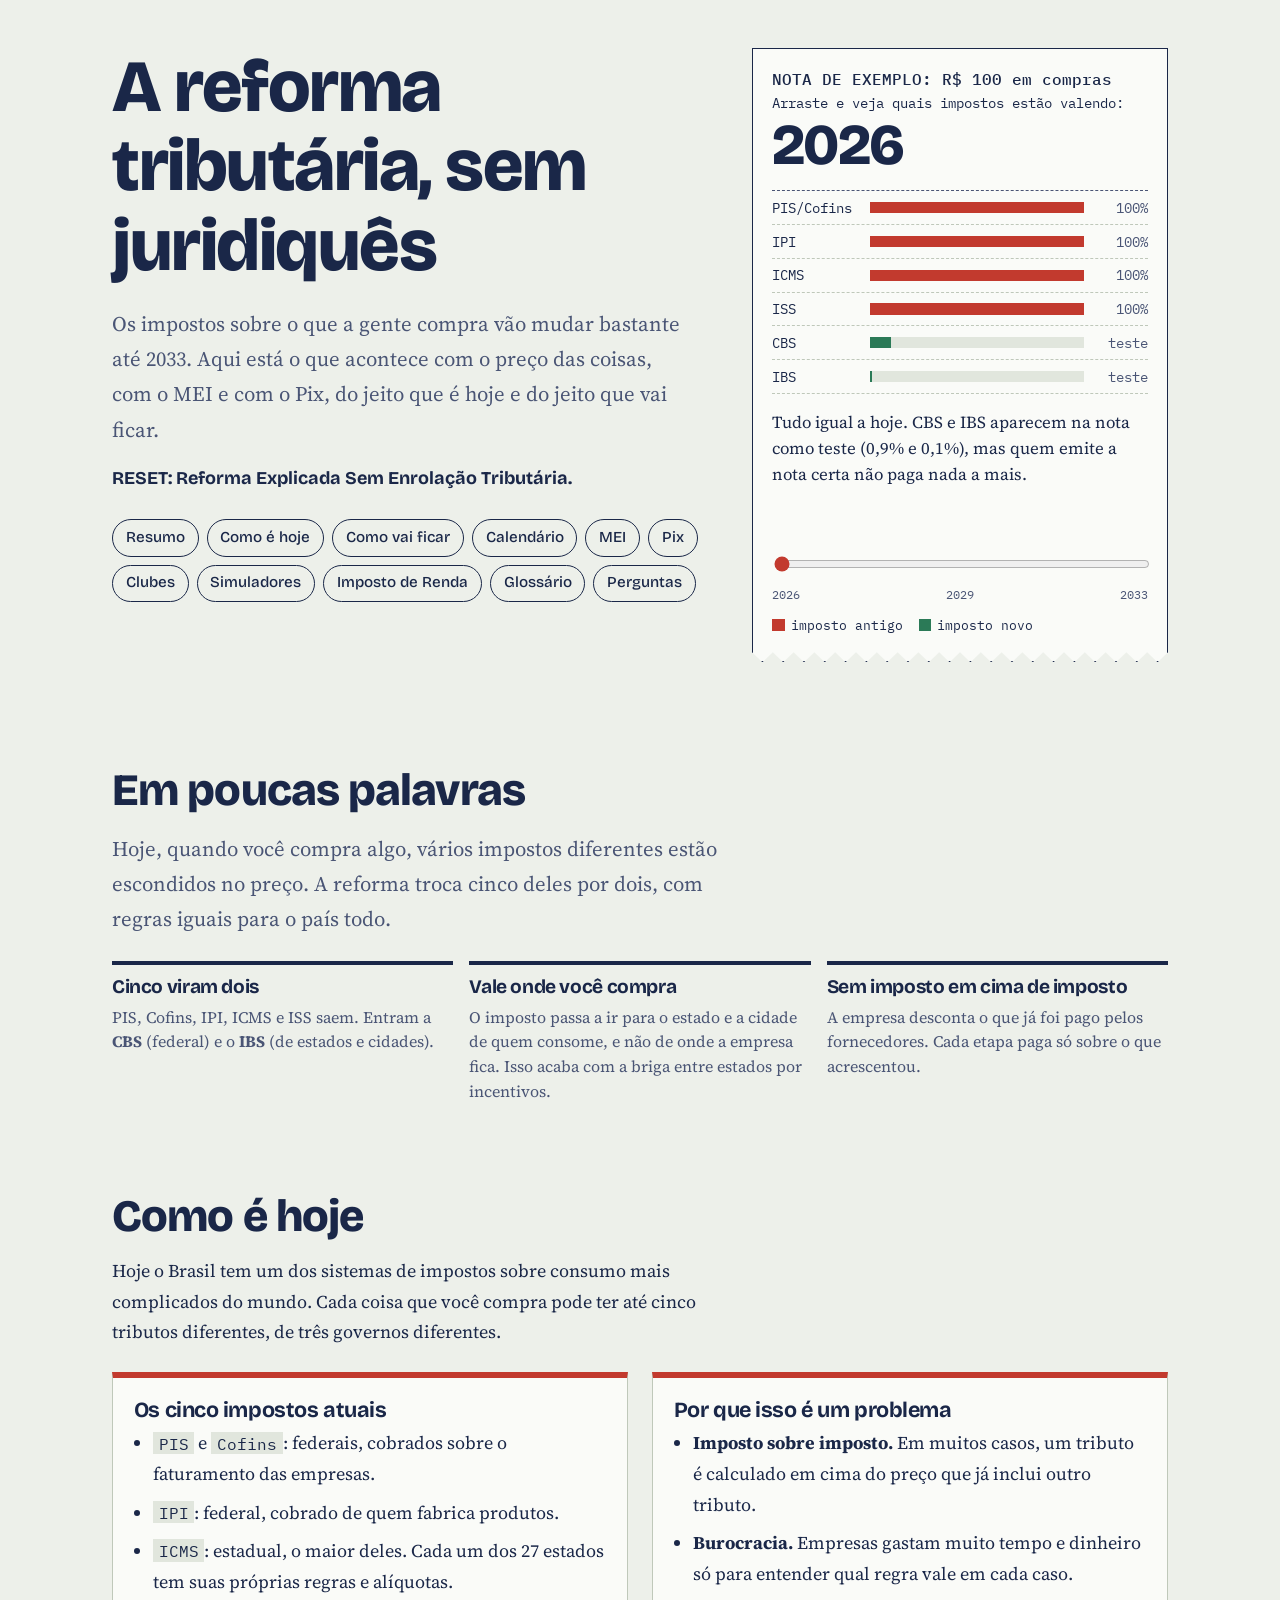
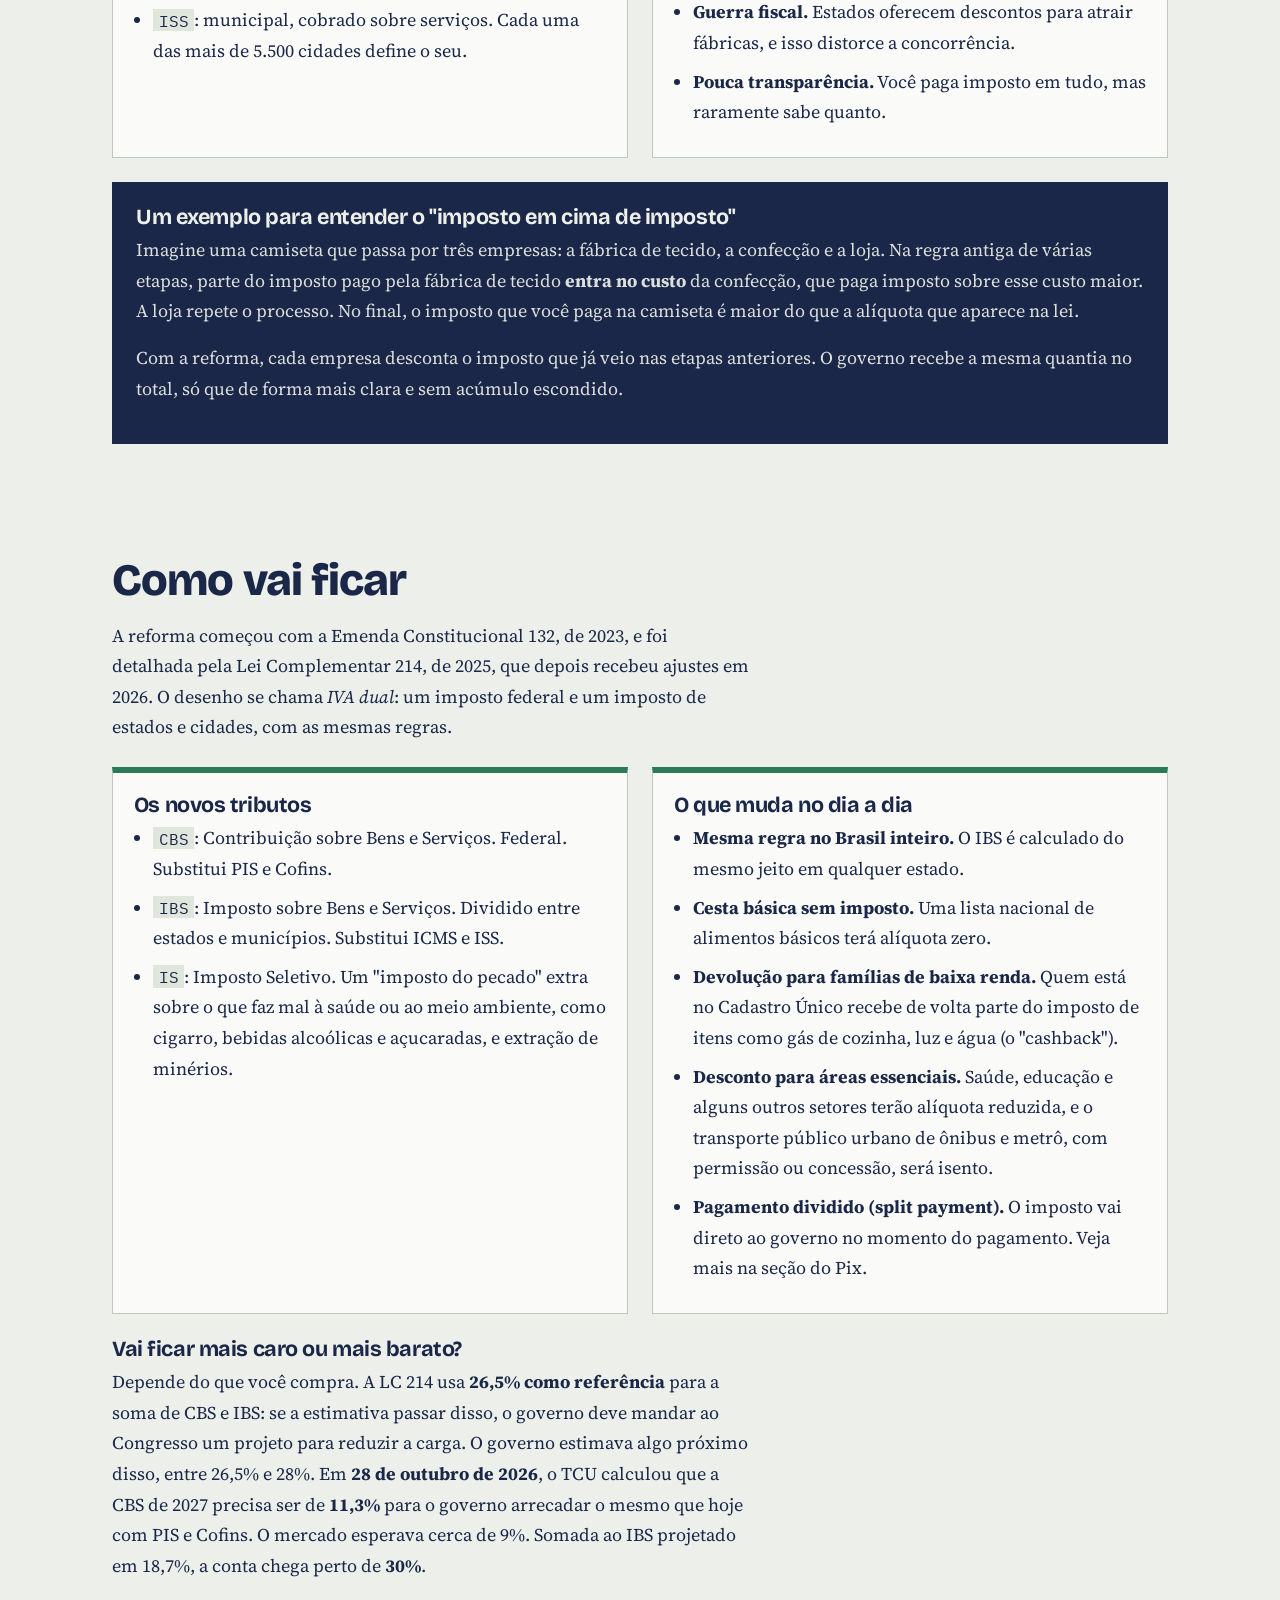
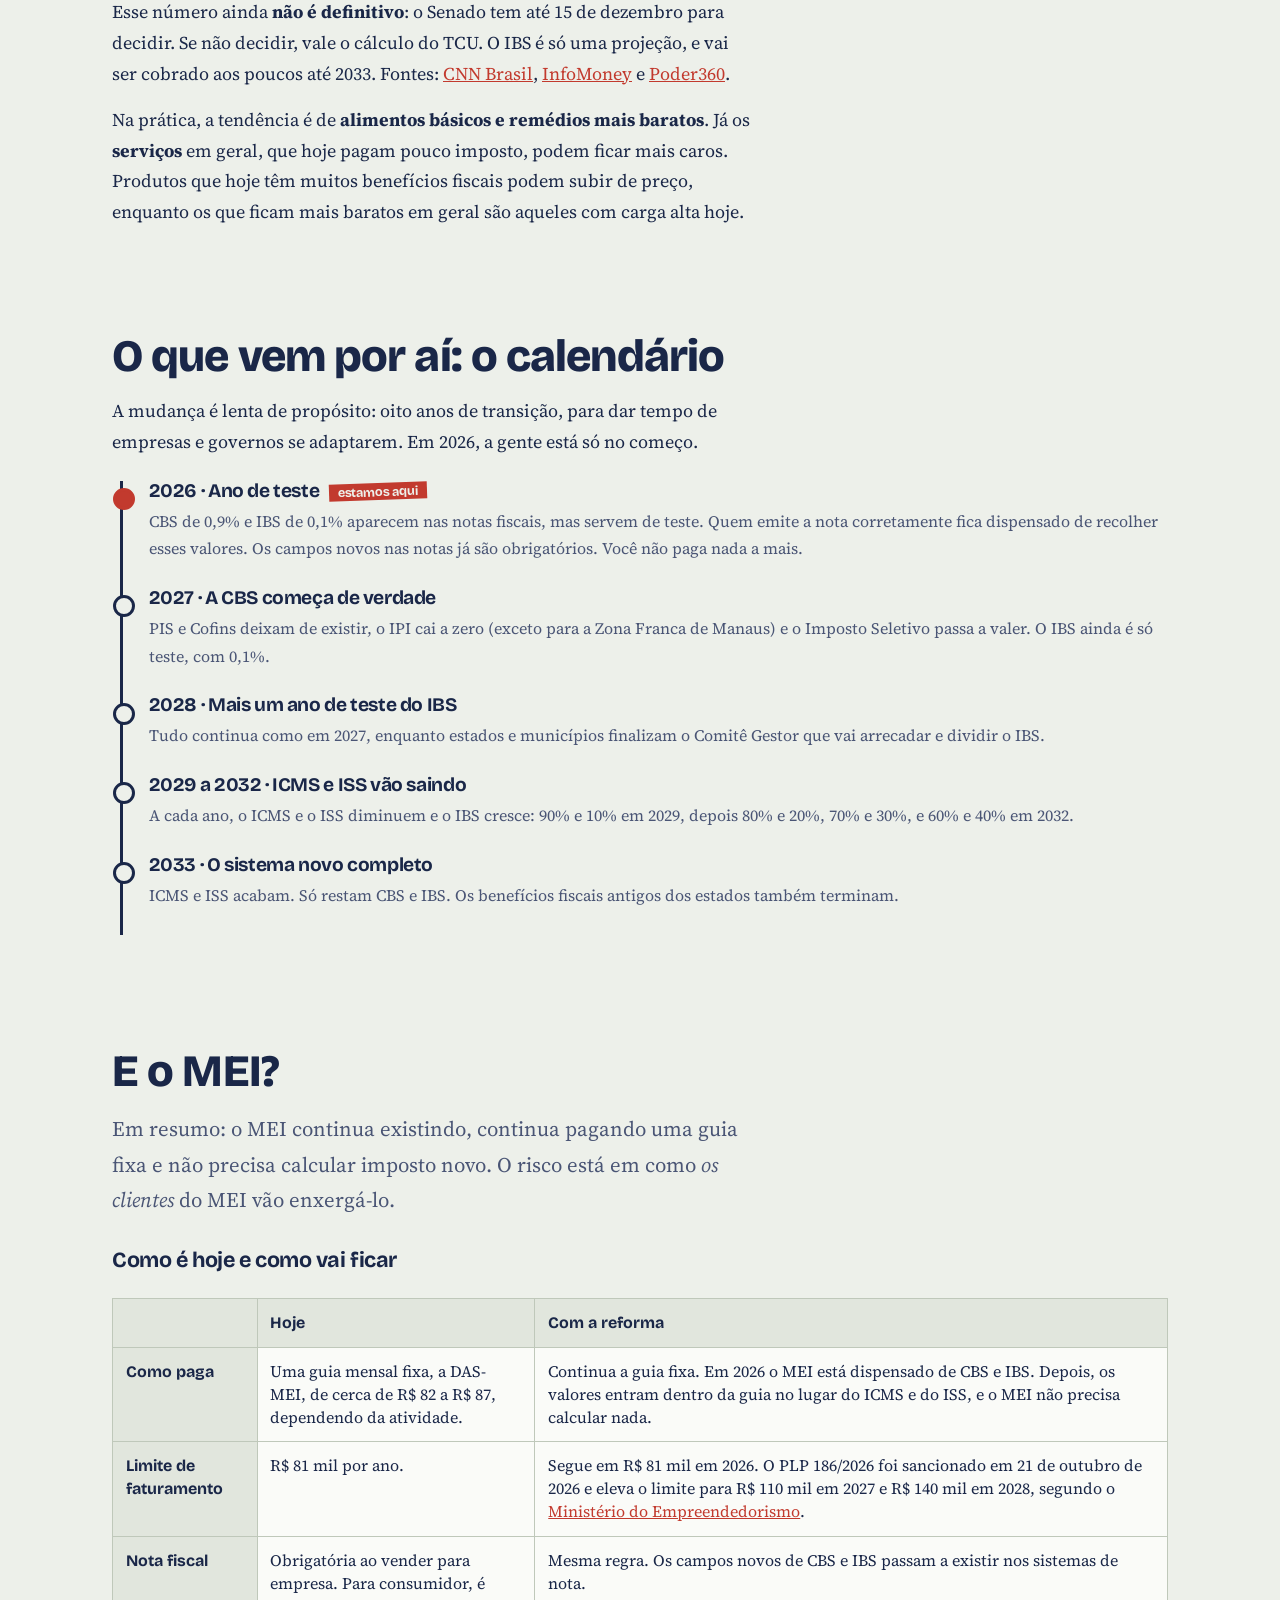
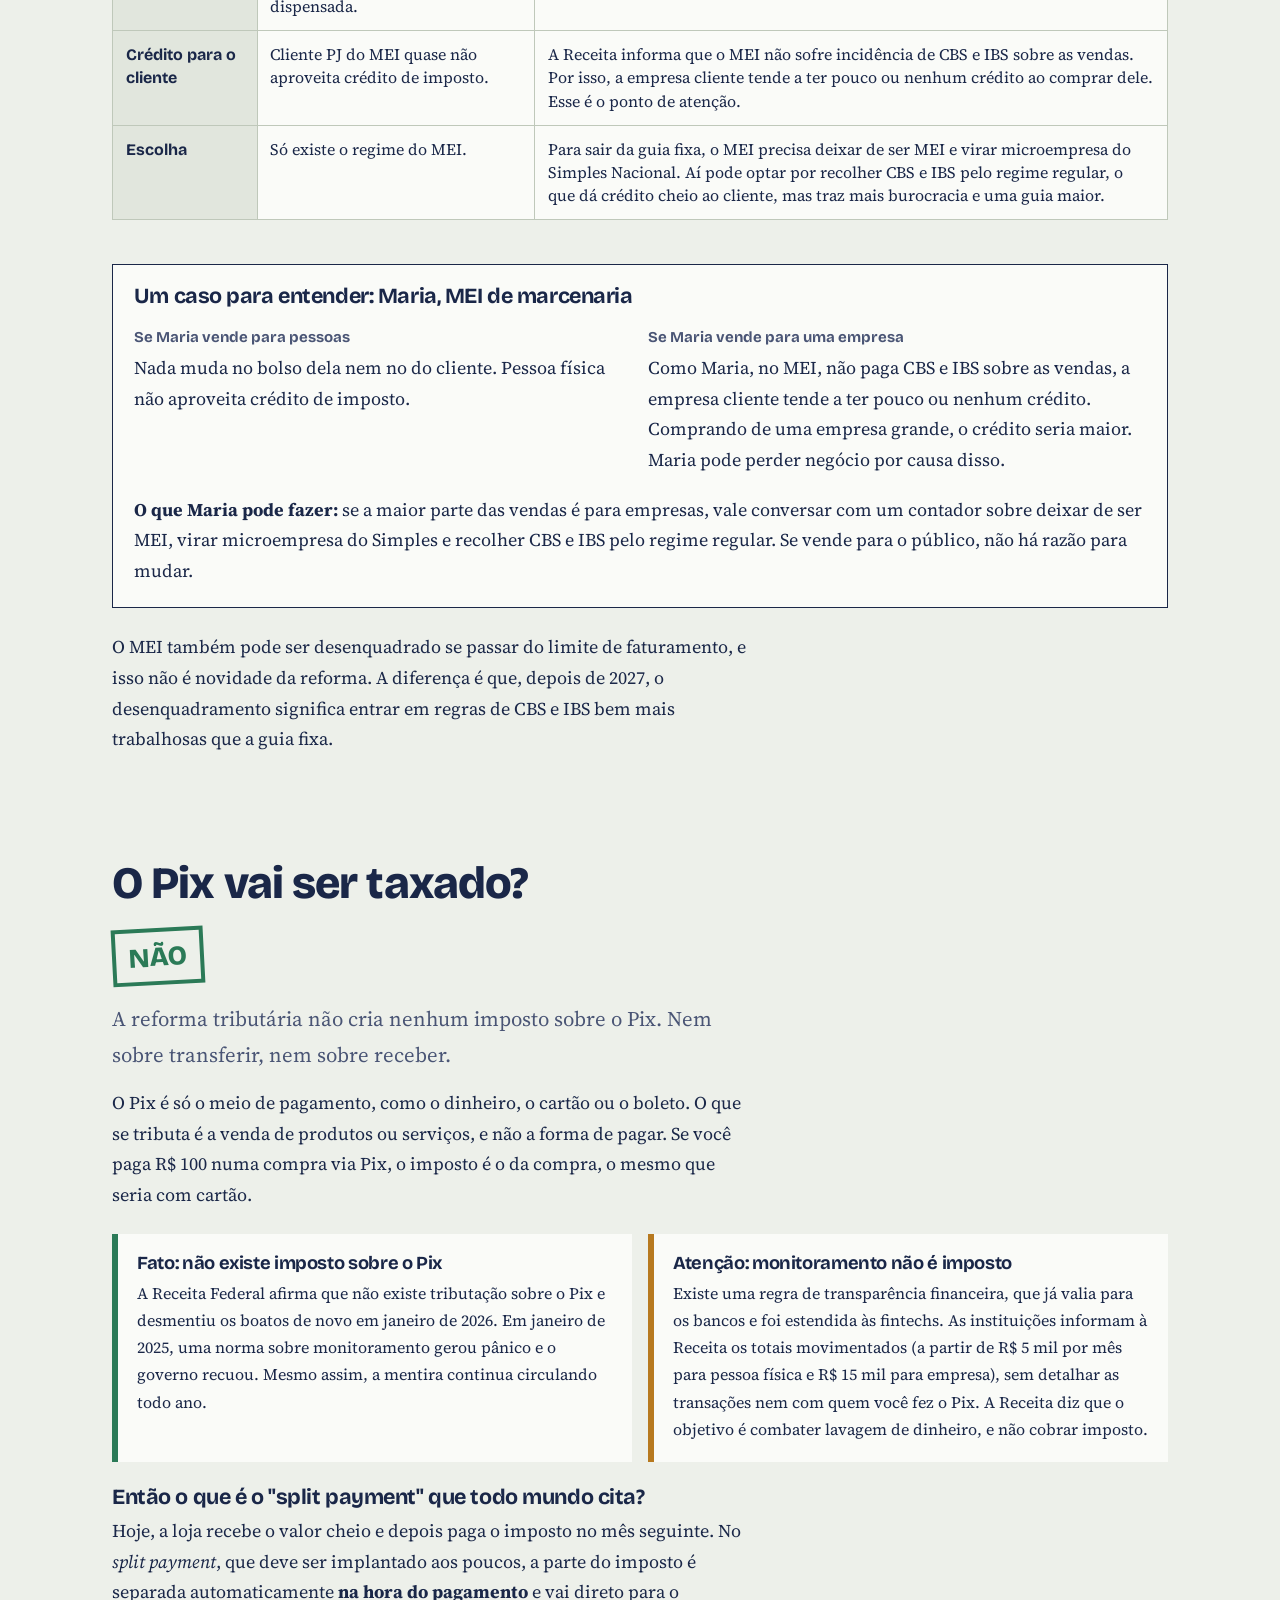
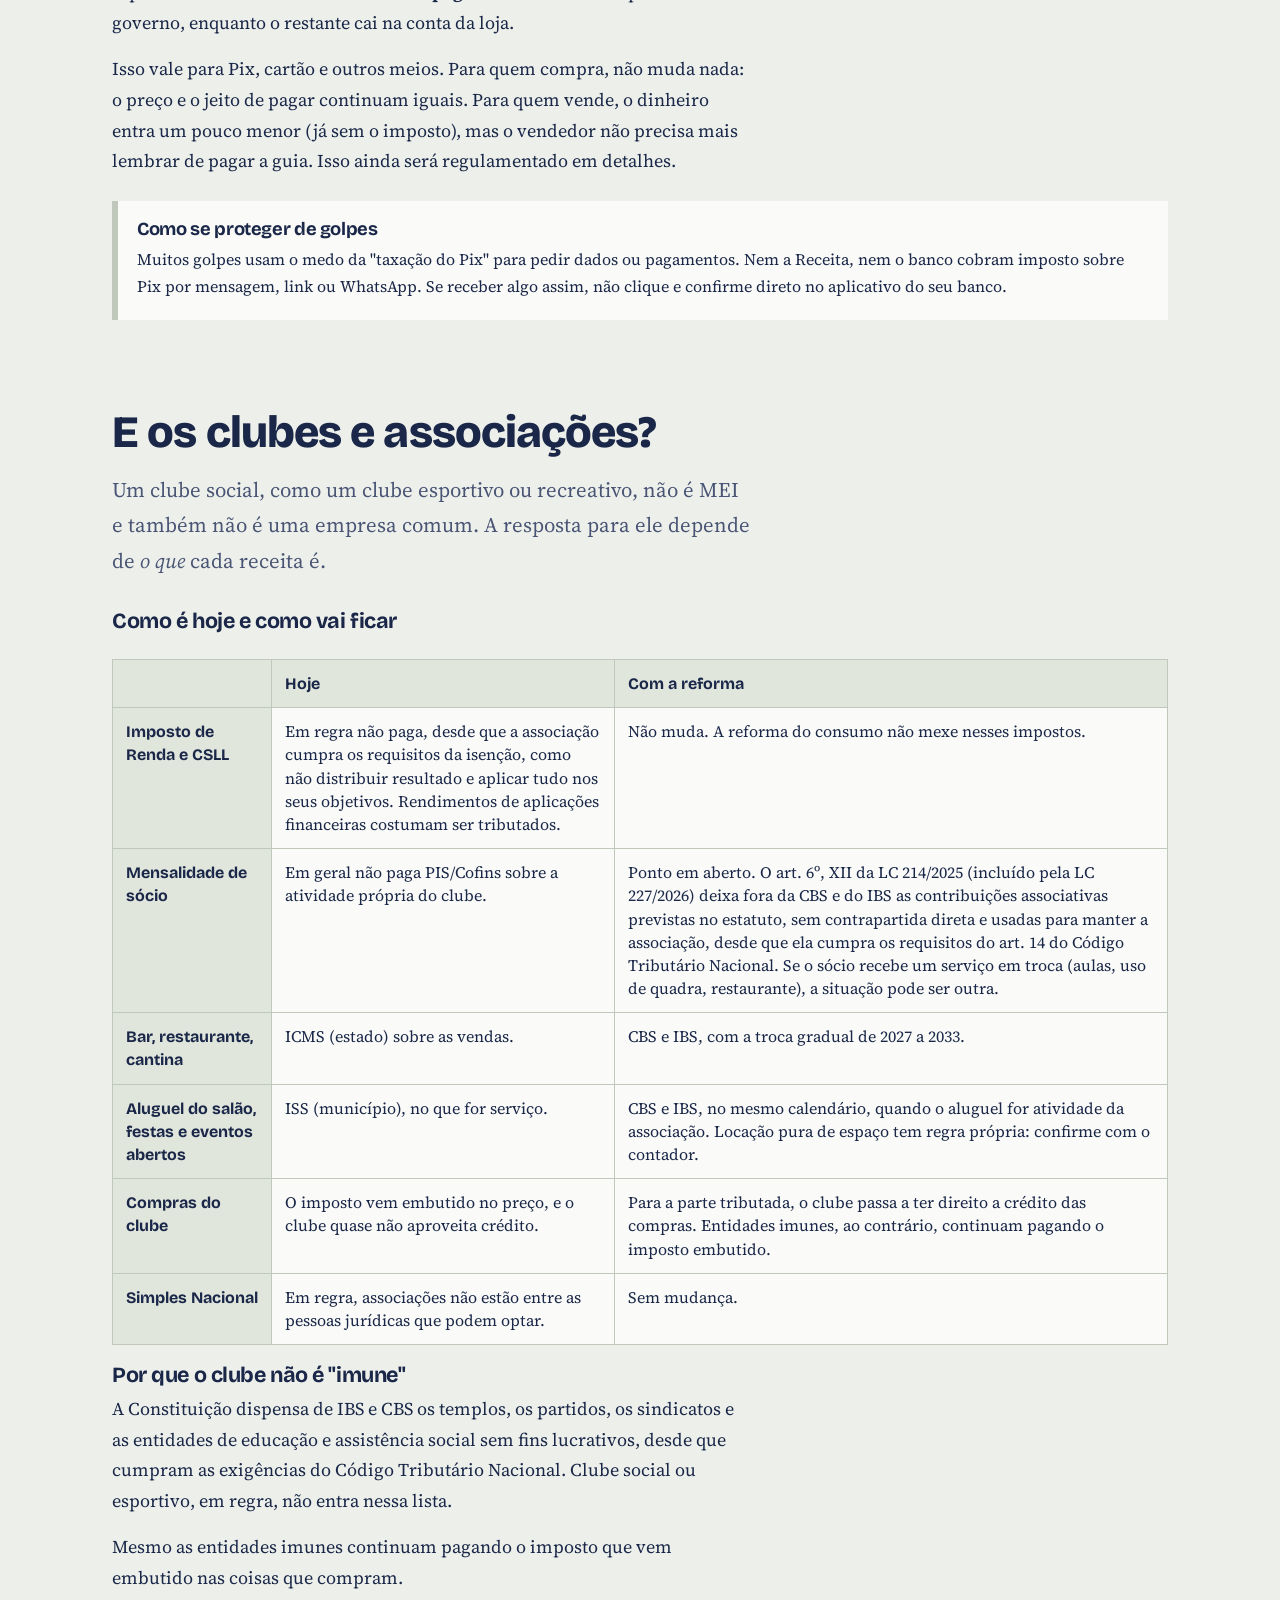
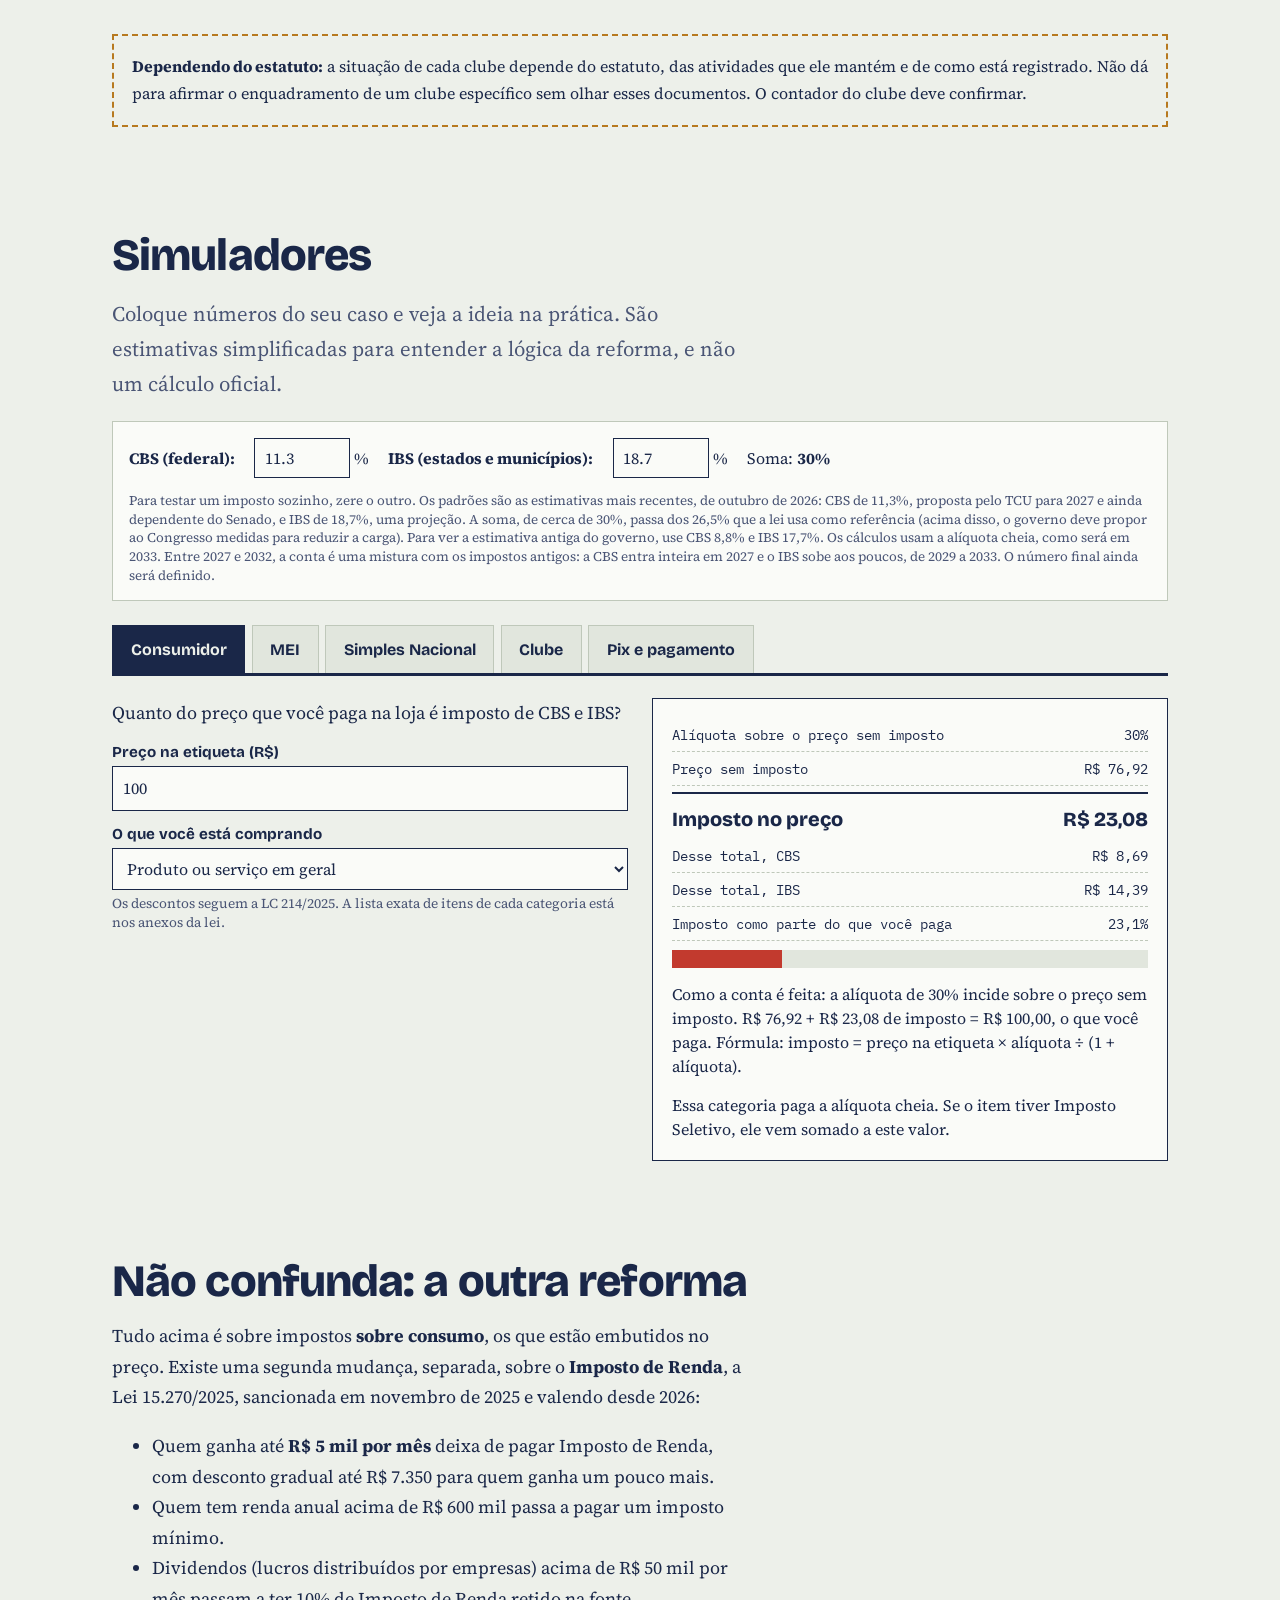
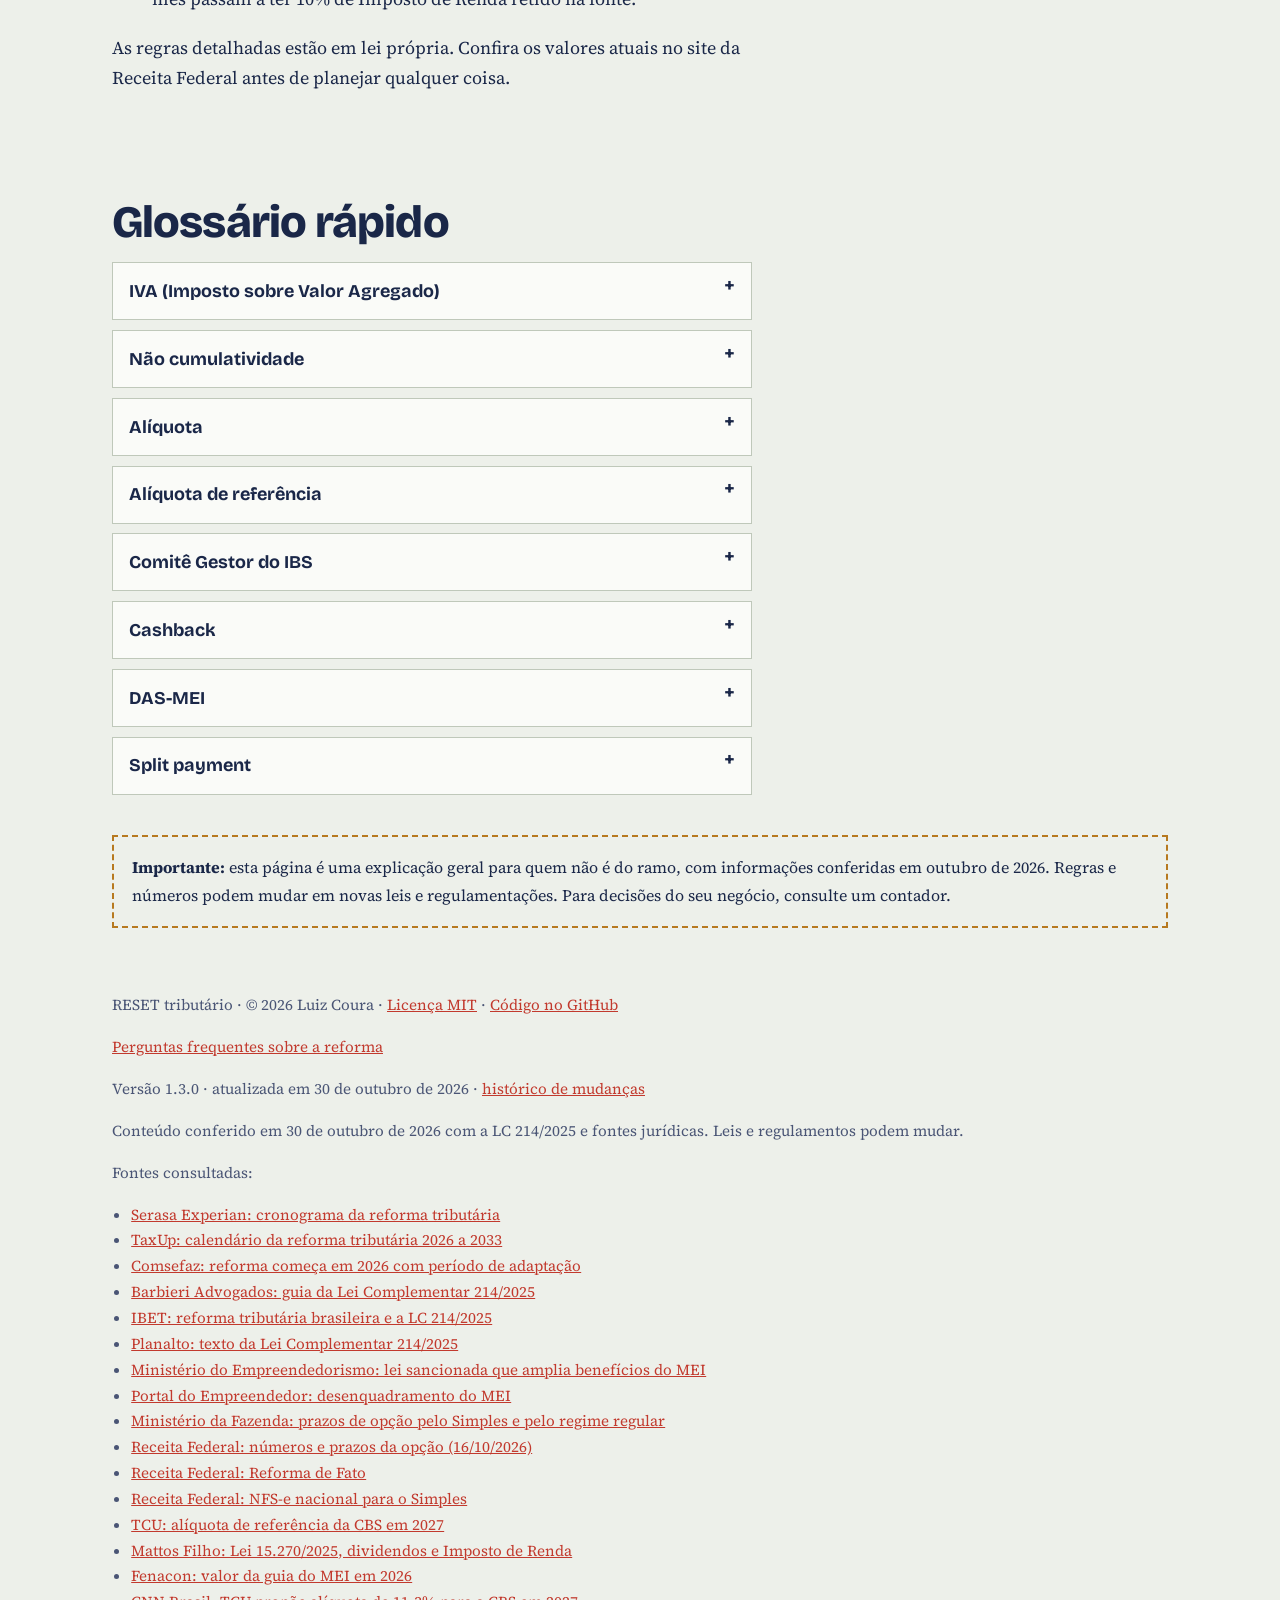
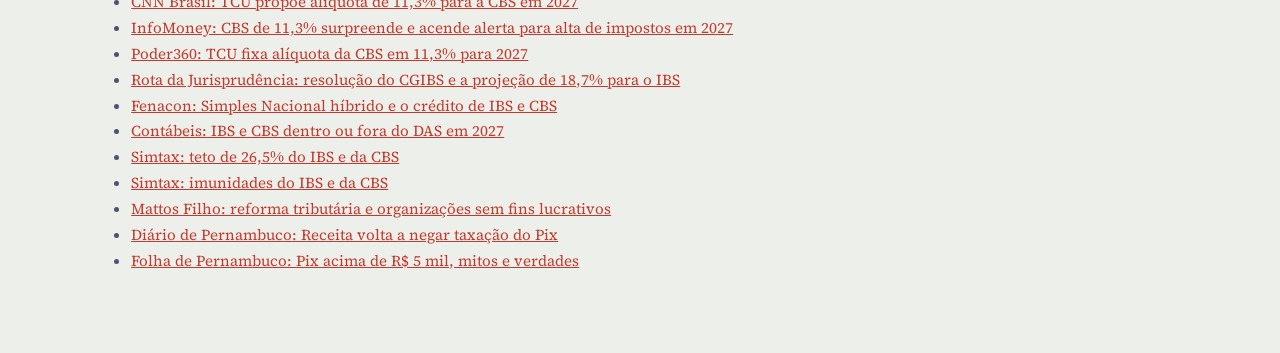
==== commit edd3e1ac: "Mostra a versão do site no rodapé Co-Authored-By: Claude Sonnet 5.5 <noreply@anthropic.com>" ====
--- a/index.html
+++ b/index.html
@@ -503,6 +503,7 @@
   <div class="wrap">
     <p>RESET tributário · © 2026 Luiz Coura · <a href="https://github.com/luizcoura/reset-tributario/blob/main/LICENSE">Licença MIT</a> · <a href="https://github.com/luizcoura/reset-tributario">Código no GitHub</a></p>
     <p><a href="perguntas.html">Perguntas frequentes sobre a reforma</a></p>
+    <p>Versão 1.3.0 · atualizada em 30 de outubro de 2026 · <a href="https://github.com/luizcoura/reset-tributario/blob/main/CHANGELOG.md">histórico de mudanças</a></p>
     <p>Conteúdo conferido em 30 de outubro de 2026 com a LC 214/2025 e fontes jurídicas. Leis e regulamentos podem mudar.</p>
     <p>Fontes consultadas:</p>
     <ul>
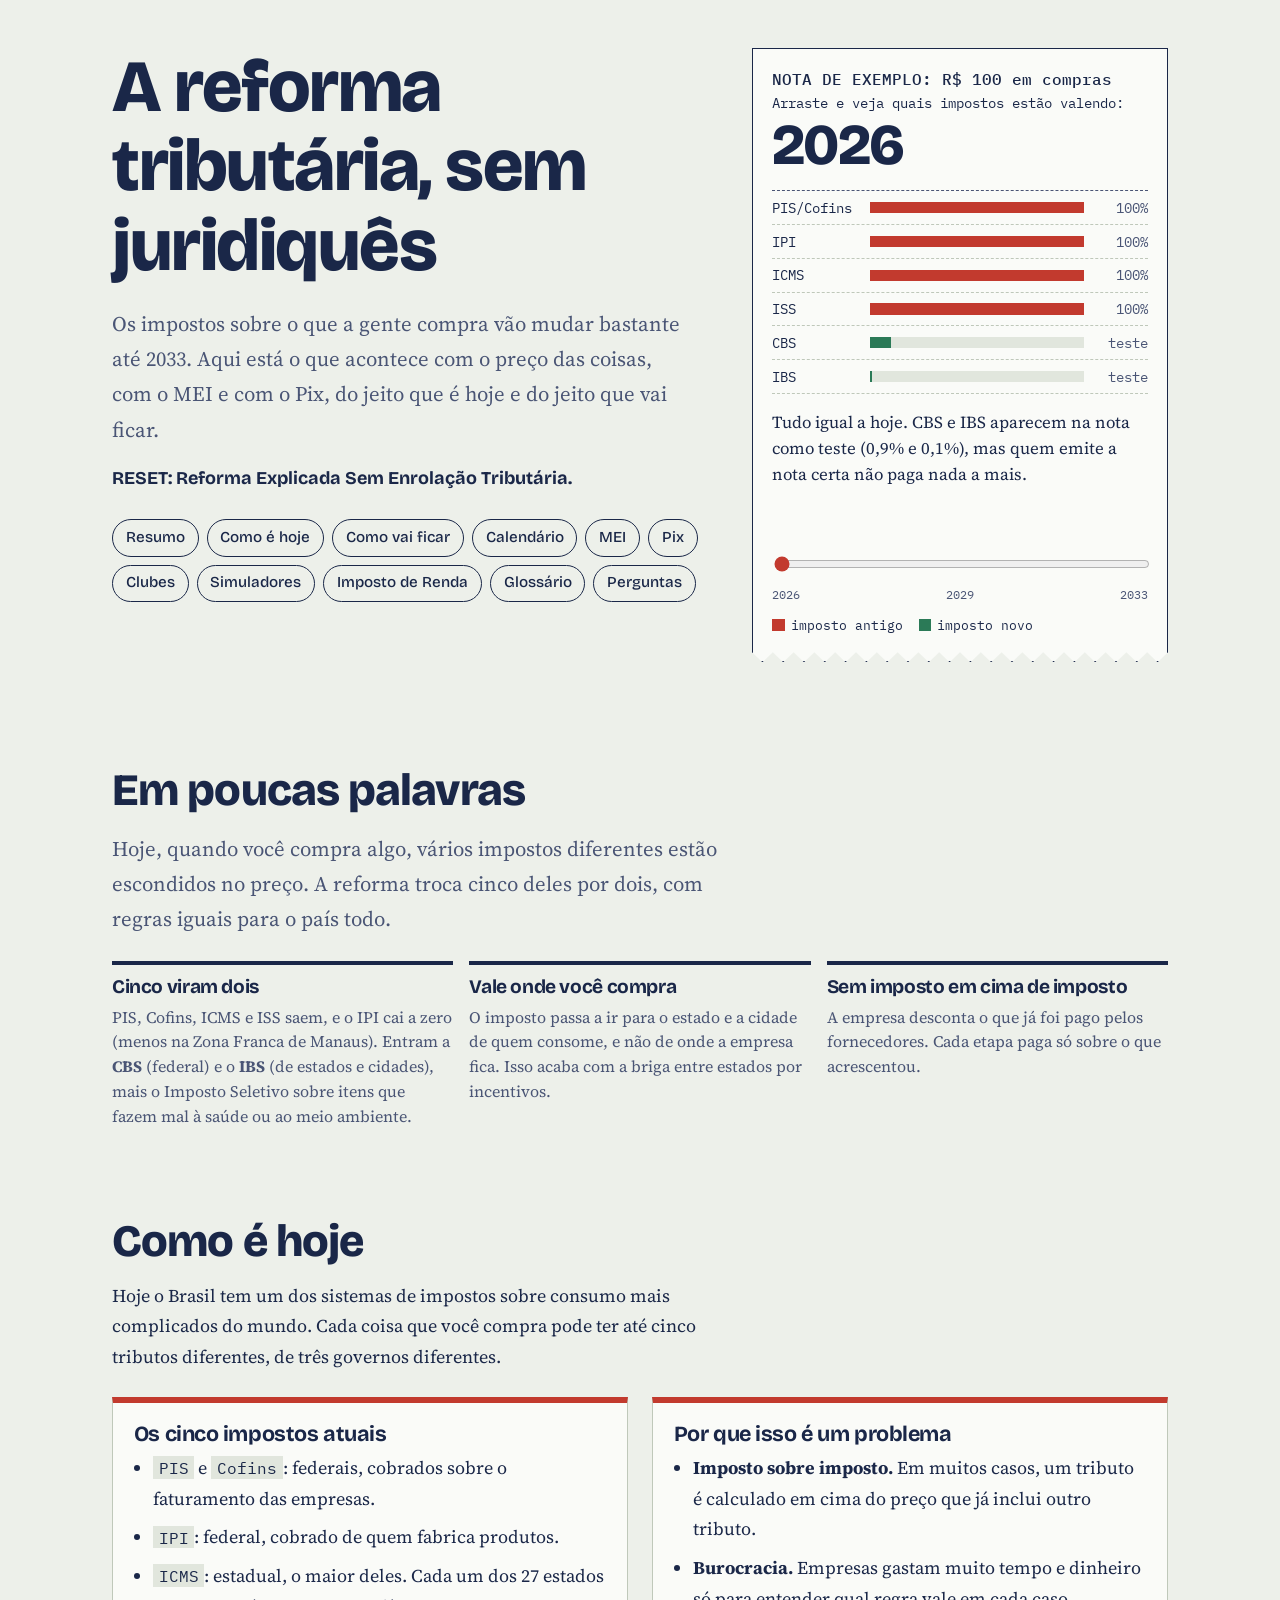
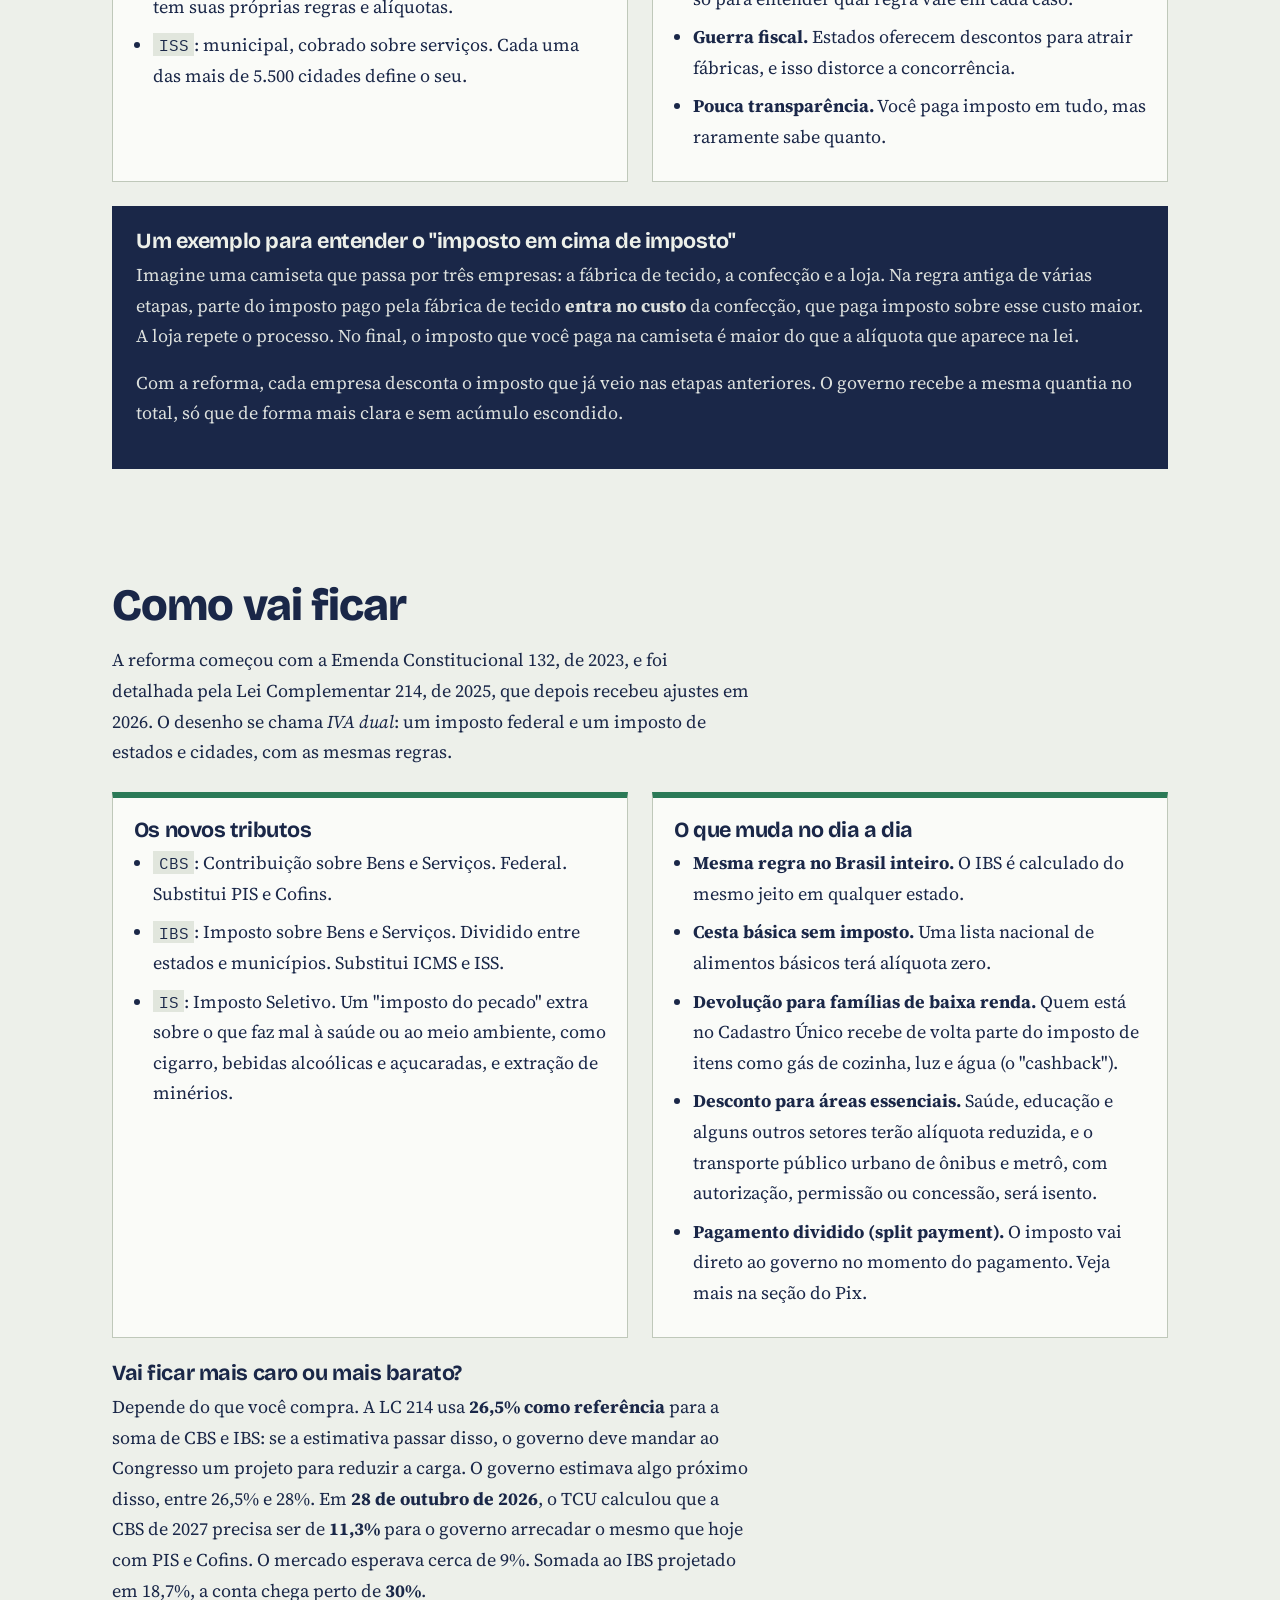
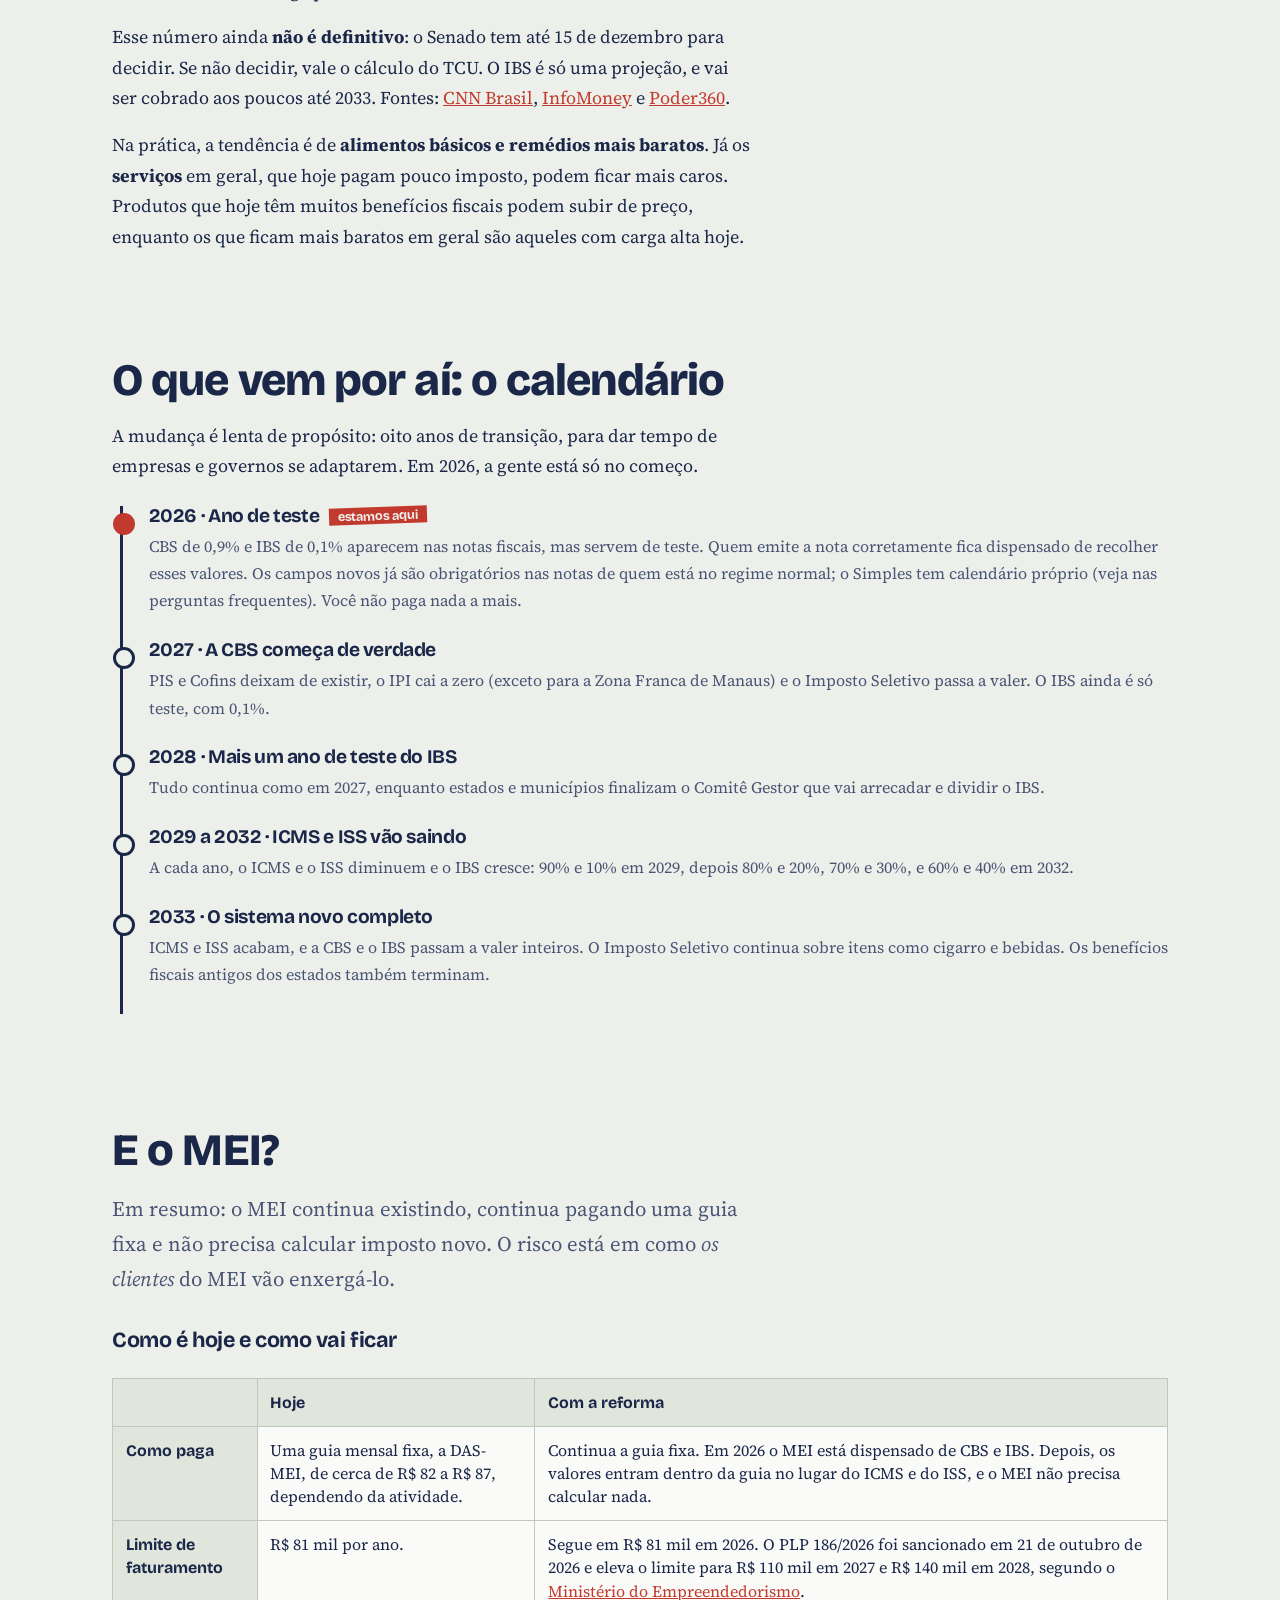
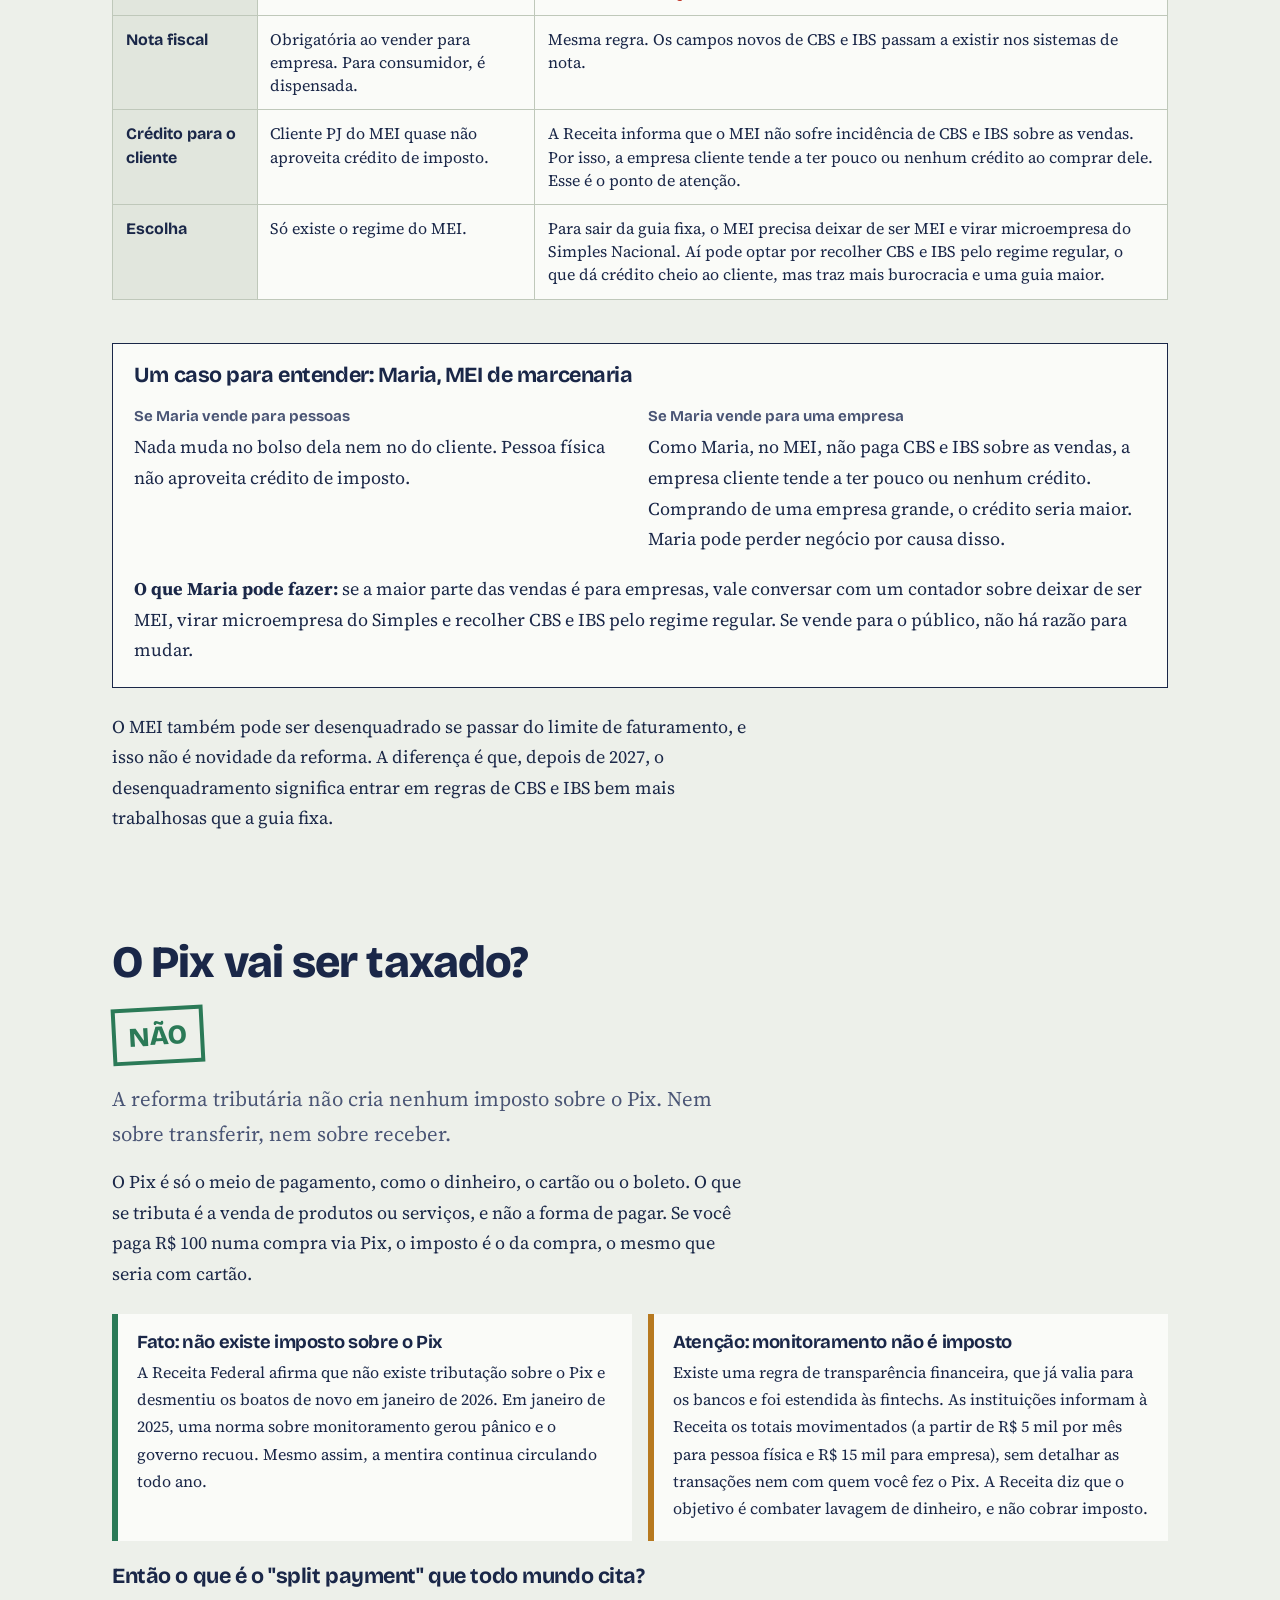
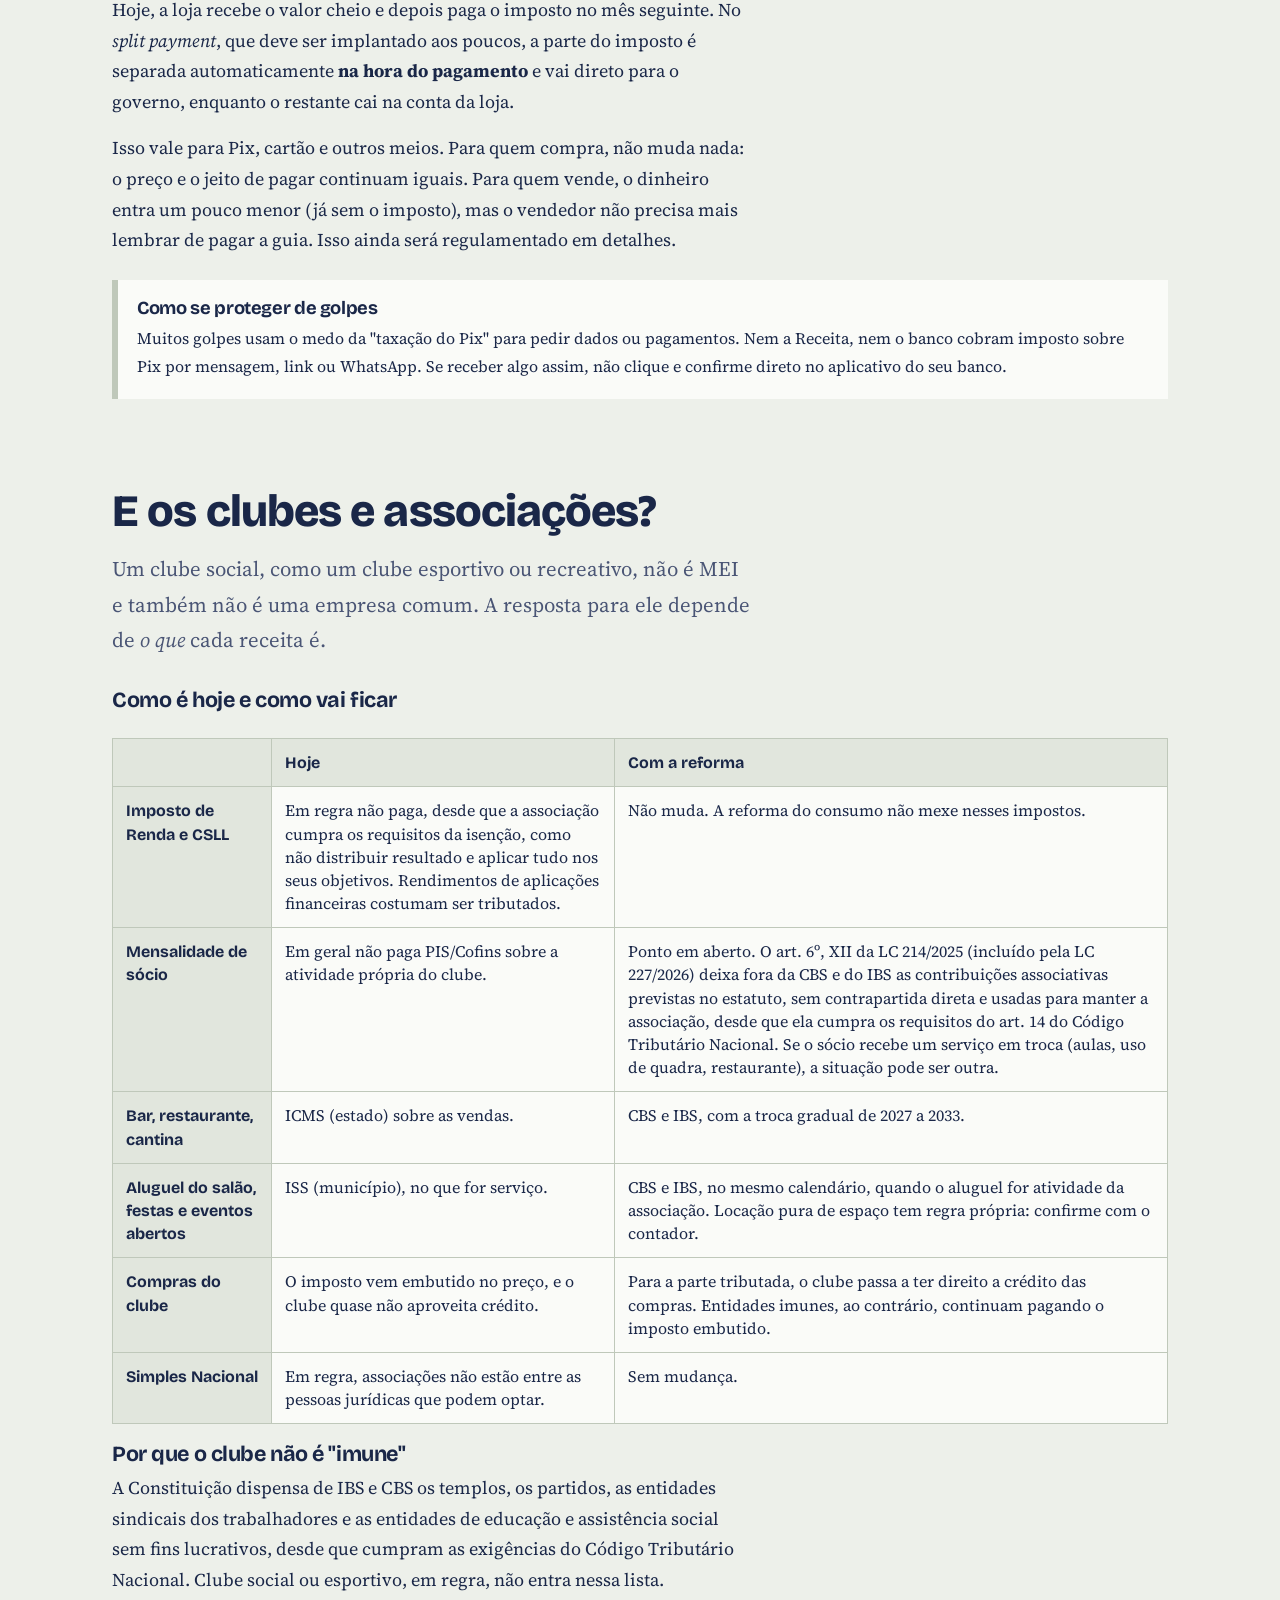
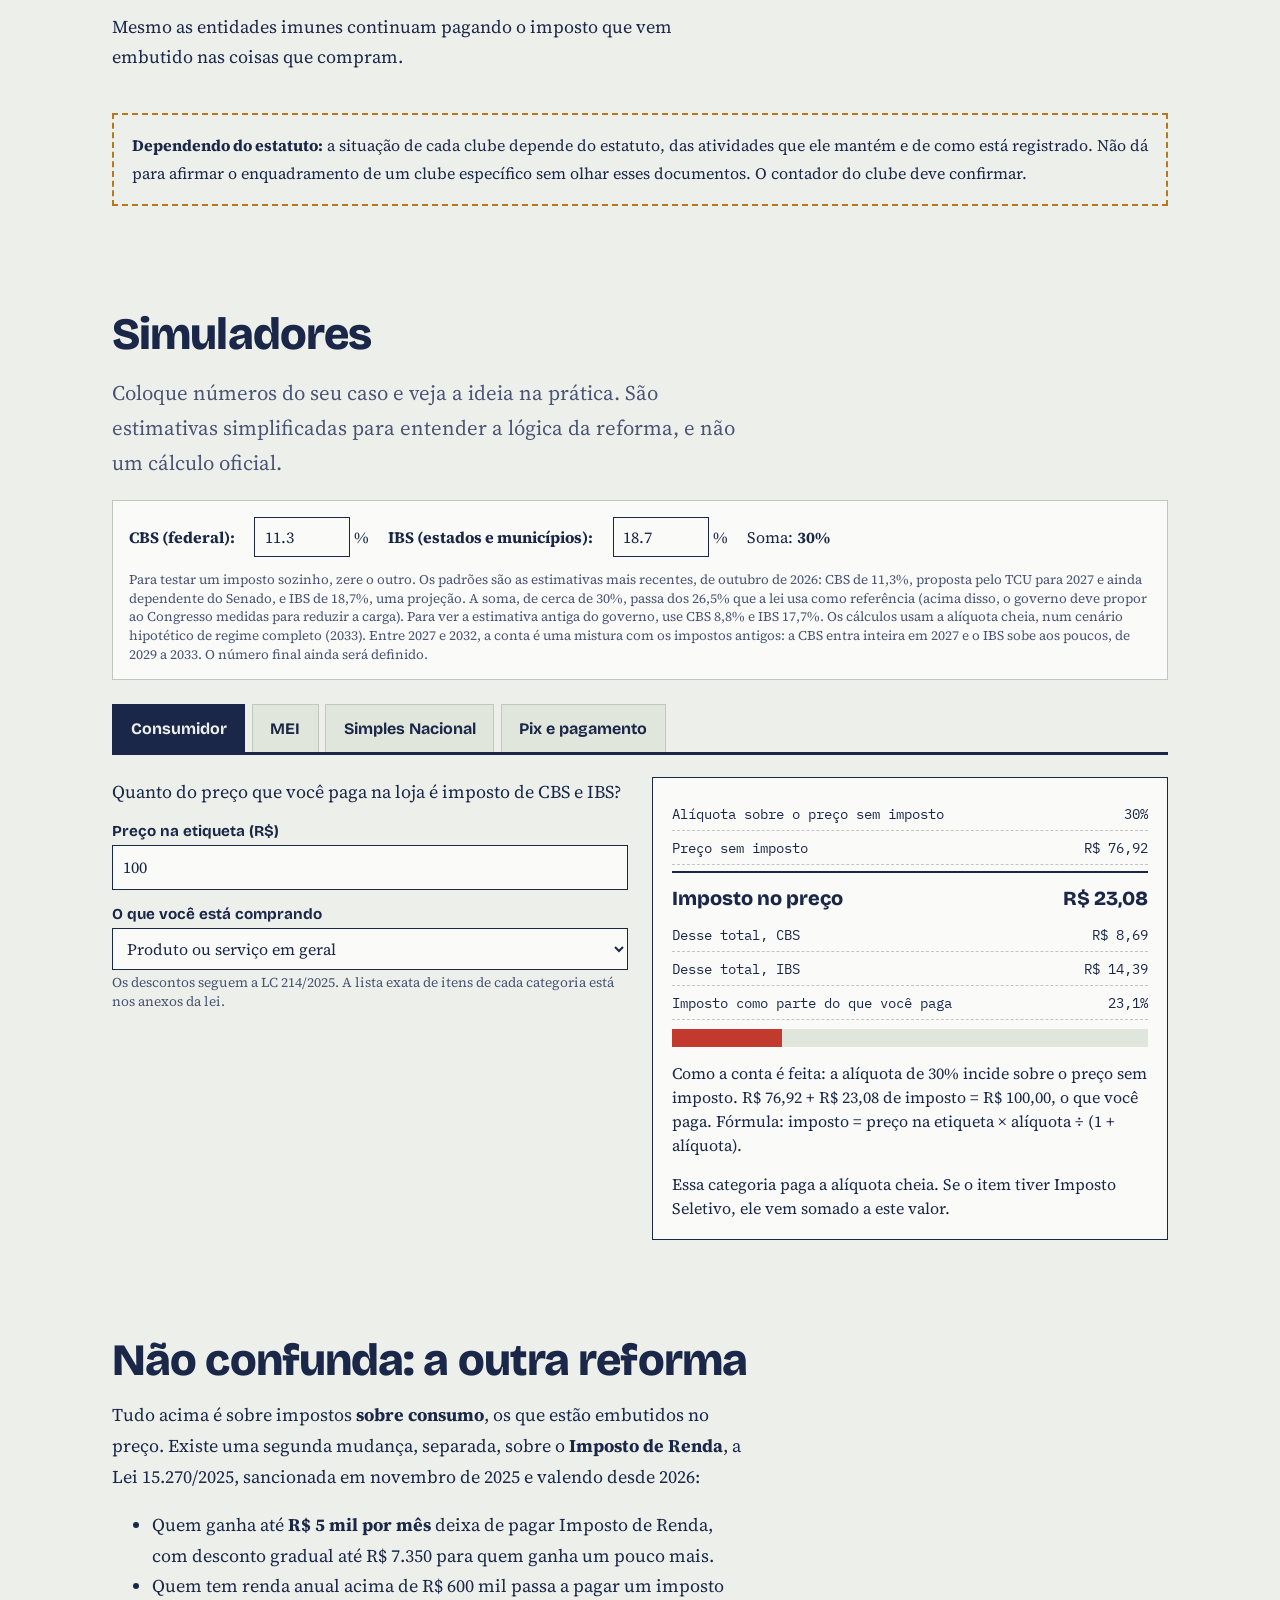
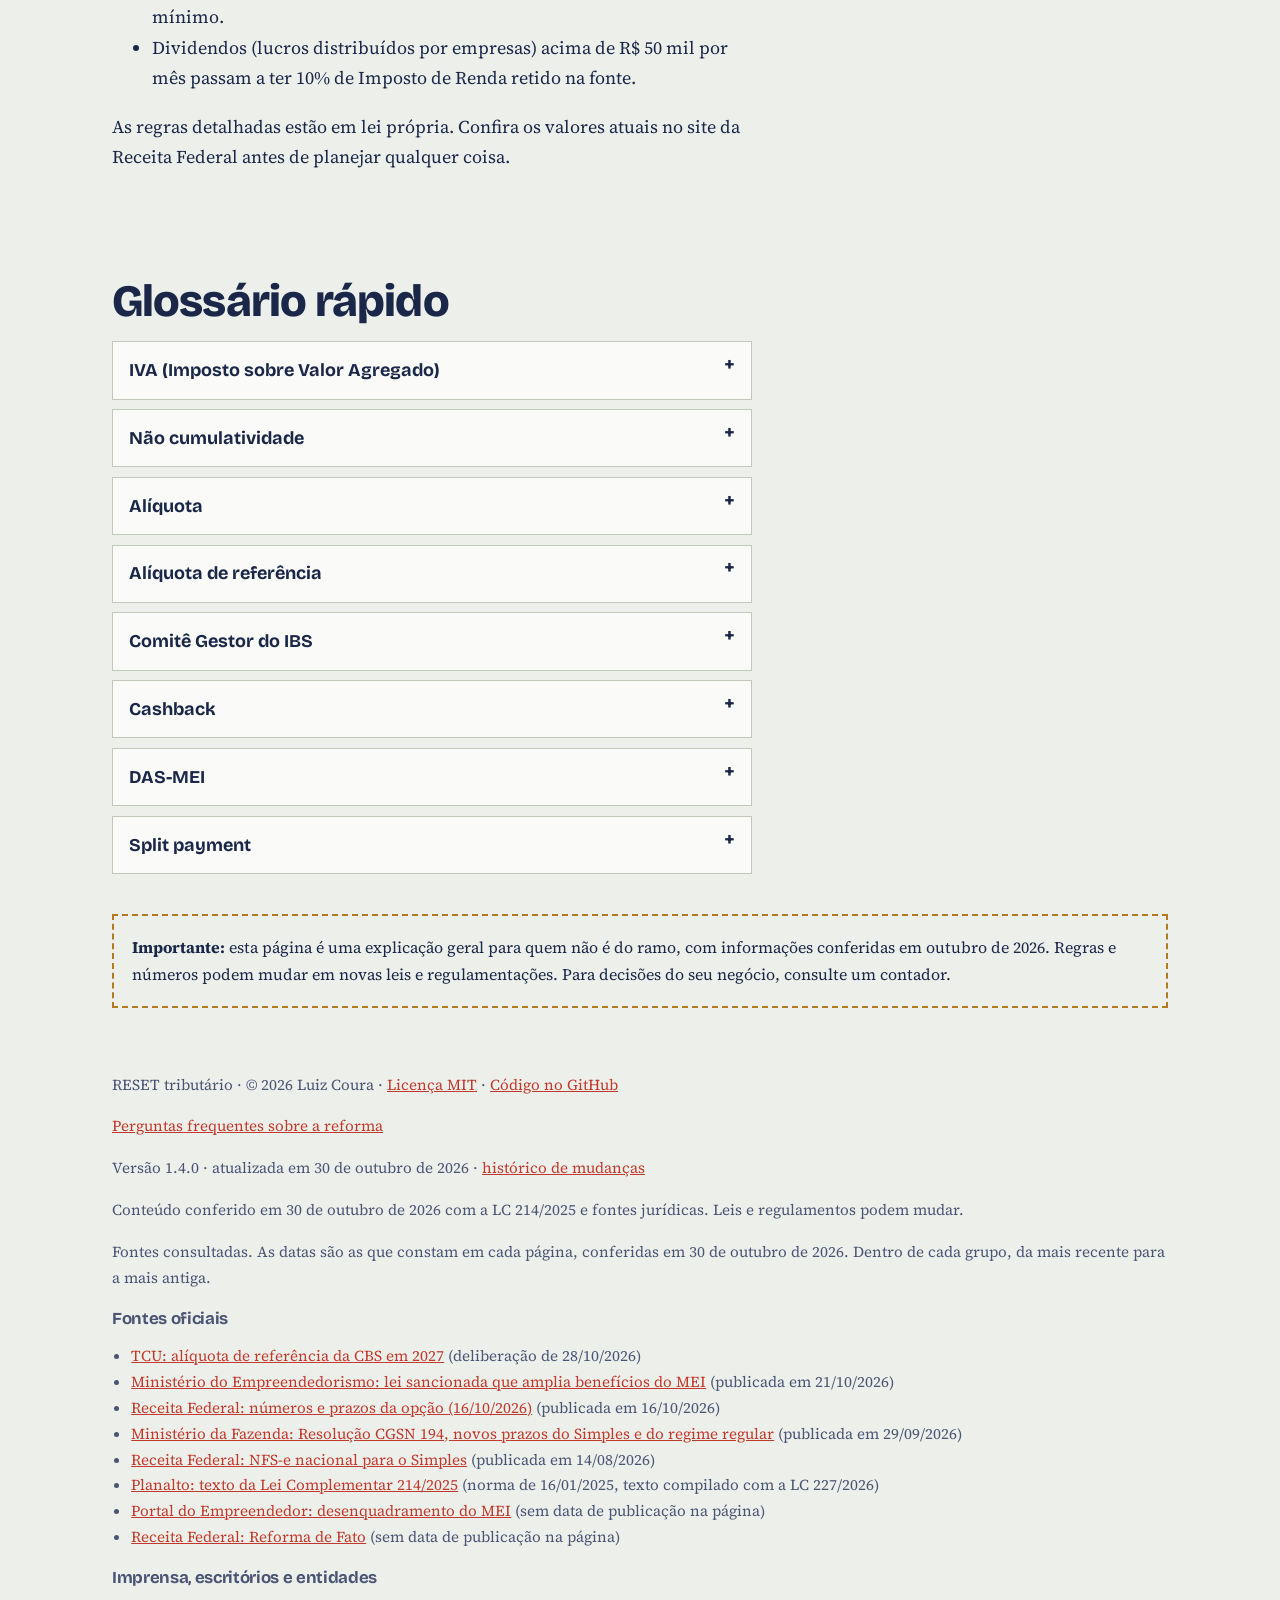
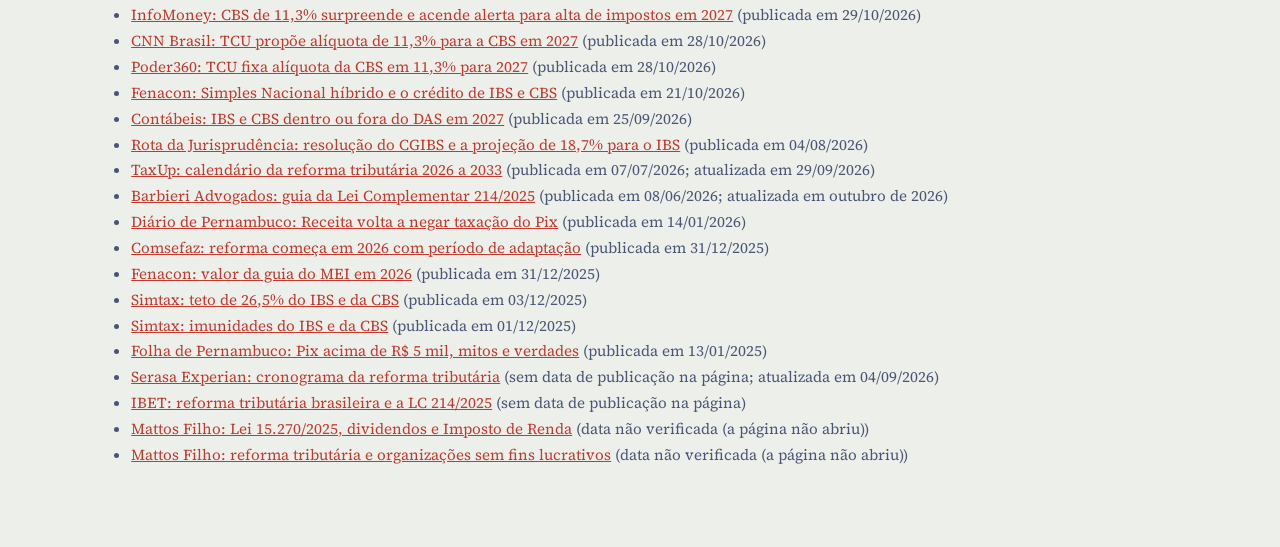
==== commit 67a65751: "Remove o simulador do clube, data as fontes e corrige a segunda revisão Co-Authored-By: Claude Sonne" ====
--- a/index.html
+++ b/index.html
@@ -100,7 +100,7 @@
     <div class="tres">
       <div>
         <h3>Cinco viram dois</h3>
-        <p>PIS, Cofins, IPI, ICMS e ISS saem. Entram a <strong>CBS</strong> (federal) e o <strong>IBS</strong> (de estados e cidades).</p>
+        <p>PIS, Cofins, ICMS e ISS saem, e o IPI cai a zero (menos na Zona Franca de Manaus). Entram a <strong>CBS</strong> (federal) e o <strong>IBS</strong> (de estados e cidades), mais o Imposto Seletivo sobre itens que fazem mal à saúde ou ao meio ambiente.</p>
       </div>
       <div>
         <h3>Vale onde você compra</h3>
@@ -171,7 +171,7 @@
           <li><strong>Mesma regra no Brasil inteiro.</strong> O IBS é calculado do mesmo jeito em qualquer estado.</li>
           <li><strong>Cesta básica sem imposto.</strong> Uma lista nacional de alimentos básicos terá alíquota zero.</li>
           <li><strong>Devolução para famílias de baixa renda.</strong> Quem está no Cadastro Único recebe de volta parte do imposto de itens como gás de cozinha, luz e água (o "cashback").</li>
-          <li><strong>Desconto para áreas essenciais.</strong> Saúde, educação e alguns outros setores terão alíquota reduzida, e o transporte público urbano de ônibus e metrô, com permissão ou concessão, será isento.</li>
+          <li><strong>Desconto para áreas essenciais.</strong> Saúde, educação e alguns outros setores terão alíquota reduzida, e o transporte público urbano de ônibus e metrô, com autorização, permissão ou concessão, será isento.</li>
           <li><strong>Pagamento dividido (split payment).</strong> O imposto vai direto ao governo no momento do pagamento. Veja mais na seção do Pix.</li>
         </ul>
       </div>
@@ -193,11 +193,11 @@
       <p>A mudança é lenta de propósito: oito anos de transição, para dar tempo de empresas e governos se adaptarem. Em 2026, a gente está só no começo.</p>
     </div>
     <ol class="tempo">
-      <li class="agora"><h3>2026 · Ano de teste <span class="etiqueta">estamos aqui</span></h3><p>CBS de 0,9% e IBS de 0,1% aparecem nas notas fiscais, mas servem de teste. Quem emite a nota corretamente fica dispensado de recolher esses valores. Os campos novos nas notas já são obrigatórios. Você não paga nada a mais.</p></li>
+      <li class="agora"><h3>2026 · Ano de teste <span class="etiqueta">estamos aqui</span></h3><p>CBS de 0,9% e IBS de 0,1% aparecem nas notas fiscais, mas servem de teste. Quem emite a nota corretamente fica dispensado de recolher esses valores. Os campos novos já são obrigatórios nas notas de quem está no regime normal; o Simples tem calendário próprio (veja nas perguntas frequentes). Você não paga nada a mais.</p></li>
       <li><h3>2027 · A CBS começa de verdade</h3><p>PIS e Cofins deixam de existir, o IPI cai a zero (exceto para a Zona Franca de Manaus) e o Imposto Seletivo passa a valer. O IBS ainda é só teste, com 0,1%.</p></li>
       <li><h3>2028 · Mais um ano de teste do IBS</h3><p>Tudo continua como em 2027, enquanto estados e municípios finalizam o Comitê Gestor que vai arrecadar e dividir o IBS.</p></li>
       <li><h3>2029 a 2032 · ICMS e ISS vão saindo</h3><p>A cada ano, o ICMS e o ISS diminuem e o IBS cresce: 90% e 10% em 2029, depois 80% e 20%, 70% e 30%, e 60% e 40% em 2032.</p></li>
-      <li><h3>2033 · O sistema novo completo</h3><p>ICMS e ISS acabam. Só restam CBS e IBS. Os benefícios fiscais antigos dos estados também terminam.</p></li>
+      <li><h3>2033 · O sistema novo completo</h3><p>ICMS e ISS acabam, e a CBS e o IBS passam a valer inteiros. O Imposto Seletivo continua sobre itens como cigarro e bebidas. Os benefícios fiscais antigos dos estados também terminam.</p></li>
     </ol>
   </div>
 </section>
@@ -301,7 +301,7 @@
 
     <div class="texto">
       <h3>Por que o clube não é "imune"</h3>
-      <p>A Constituição dispensa de IBS e CBS os templos, os partidos, os sindicatos e as entidades de educação e assistência social sem fins lucrativos, desde que cumpram as exigências do Código Tributário Nacional. Clube social ou esportivo, em regra, não entra nessa lista.</p>
+      <p>A Constituição dispensa de IBS e CBS os templos, os partidos, as entidades sindicais dos trabalhadores e as entidades de educação e assistência social sem fins lucrativos, desde que cumpram as exigências do Código Tributário Nacional. Clube social ou esportivo, em regra, não entra nessa lista.</p>
       <p>Mesmo as entidades imunes continuam pagando o imposto que vem embutido nas coisas que compram.</p>
     </div>
 
@@ -324,14 +324,13 @@
       <label for="ref-ibs"><strong>IBS (estados e municípios):</strong></label>
       <span><input type="number" id="ref-ibs" value="18.7" min="0" max="60" step="0.1"> %</span>
       <span>Soma: <strong id="ref-total"></strong></span>
-      <small>Para testar um imposto sozinho, zere o outro. Os padrões são as estimativas mais recentes, de outubro de 2026: CBS de 11,3%, proposta pelo TCU para 2027 e ainda dependente do Senado, e IBS de 18,7%, uma projeção. A soma, de cerca de 30%, passa dos 26,5% que a lei usa como referência (acima disso, o governo deve propor ao Congresso medidas para reduzir a carga). Para ver a estimativa antiga do governo, use CBS 8,8% e IBS 17,7%. Os cálculos usam a alíquota cheia, como será em 2033. Entre 2027 e 2032, a conta é uma mistura com os impostos antigos: a CBS entra inteira em 2027 e o IBS sobe aos poucos, de 2029 a 2033. O número final ainda será definido.</small>
+      <small>Para testar um imposto sozinho, zere o outro. Os padrões são as estimativas mais recentes, de outubro de 2026: CBS de 11,3%, proposta pelo TCU para 2027 e ainda dependente do Senado, e IBS de 18,7%, uma projeção. A soma, de cerca de 30%, passa dos 26,5% que a lei usa como referência (acima disso, o governo deve propor ao Congresso medidas para reduzir a carga). Para ver a estimativa antiga do governo, use CBS 8,8% e IBS 17,7%. Os cálculos usam a alíquota cheia, num cenário hipotético de regime completo (2033). Entre 2027 e 2032, a conta é uma mistura com os impostos antigos: a CBS entra inteira em 2027 e o IBS sobe aos poucos, de 2029 a 2033. O número final ainda será definido.</small>
     </div>
 
     <div class="abas" role="tablist" aria-label="Simuladores">
       <button role="tab" id="tab-consumidor" aria-controls="p-consumidor" aria-selected="true">Consumidor</button>
       <button role="tab" id="tab-mei" aria-controls="p-mei" aria-selected="false" tabindex="-1">MEI</button>
       <button role="tab" id="tab-simples" aria-controls="p-simples" aria-selected="false" tabindex="-1">Simples Nacional</button>
-      <button role="tab" id="tab-clube" aria-controls="p-clube" aria-selected="false" tabindex="-1">Clube</button>
       <button role="tab" id="tab-pix" aria-controls="p-pix" aria-selected="false" tabindex="-1">Pix e pagamento</button>
     </div>
 
@@ -365,21 +364,22 @@
           <div class="campo"><label for="m-ativ">Atividade do MEI</label>
             <select id="m-ativ"><option value="1">Comércio ou indústria (ICMS)</option><option value="5" selected>Serviços (ISS)</option><option value="6">Comércio e serviços</option></select></div>
           <div class="campo"><label for="m-fat">Faturamento médio por mês (R$)</label><input type="number" id="m-fat" value="5000" min="0" step="100"></div>
+          <div class="campo"><label for="m-meses">Meses de atividade neste ano</label><input type="number" id="m-meses" value="12" min="1" max="12" step="1" data-inteiro data-un="meses"><small>Se abriu o MEI este ano, o limite é proporcional: R$ 6.750 por mês de atividade (R$ 81 mil ÷ 12). Quem já era MEI no ano anterior usa 12.</small></div>
           <div class="campo"><label for="m-pj">Quanto desse faturamento é de vendas para empresas (%)</label><input type="number" id="m-pj" value="40" min="0" max="100" step="5"></div>
           <div class="campo"><label for="m-comp">Compras mensais com imposto embutido (R$)</label><input type="number" id="m-comp" value="1500" min="0" step="100"><small>Material e insumos comprados de empresas do regime normal.</small></div>
           <div class="campo"><label for="m-sm">Salário mínimo (R$)</label><input type="number" id="m-sm" value="1621" min="0" step="1"><small>A parte do INSS da guia é 5% do salário mínimo.</small></div>
         </div>
         <div class="resultado" aria-live="polite">
           <div class="linha"><span>Guia mensal (DAS-MEI)</span><span id="m-das"></span></div>
-          <div class="linha"><span>Faturamento no ano</span><span id="m-anual"></span></div>
-          <div class="linha"><span>Situação no limite de R$ 81 mil</span><span id="m-lim"></span></div>
-          <div class="linha"><span>Se saísse da guia fixa (deixando de ser MEI): CBS e IBS por mês (estimativa)</span><span id="m-normal"></span></div>
+          <div class="linha"><span>Faturamento no ano (média mensal × meses de atividade)</span><span id="m-anual"></span></div>
+          <div class="linha"><span id="m-limrot">Situação no limite de R$ 81 mil</span><span id="m-lim"></span></div>
+          <div class="linha"><span>Se saísse da guia fixa: CBS e IBS líquidos estimados por mês, sem contar o DAS que deixaria de pagar nem outros tributos</span><span id="m-normal"></span></div>
           <div class="linha"><span>Desse total, CBS</span><span id="m-ncbs"></span></div>
           <div class="linha"><span>Desse total, IBS</span><span id="m-nibs"></span></div>
           <div class="linha"><span>Crédito do cliente empresa com você, no regime normal (por mês)</span><span id="m-cred"></span></div>
           <div class="linha"><span>Desse crédito, CBS</span><span id="m-ccbs"></span></div>
           <div class="linha"><span>Desse crédito, IBS</span><span id="m-cibs"></span></div>
-          <div class="linha"><span>Crédito do cliente empresa com você, na guia fixa</span><span>bem menor</span></div>
+          <div class="linha"><span>Crédito do cliente empresa com você, na guia fixa</span><span>pouco ou nenhum</span></div>
           <p class="msg" id="m-msg"></p>
         </div>
       </div>
@@ -408,32 +408,7 @@
           <div class="linha"><span>Diferença da opção 2 em relação à 1</span><span id="s-dif"></span></div>
           <p class="msg" id="s-msg"></p>
           <p class="msg"><strong>O que é crédito:</strong> é o desconto de imposto que a empresa que compra recebe pelo imposto que o fornecedor já pagou na venda. Quanto maior o imposto que você paga, maior o crédito do seu cliente empresa.</p>
-          <p class="msg">Na opção 1, a empresa não aproveita crédito nas compras, e o cliente só se credita do que foi pago dentro da guia. Na opção 2, os dois lados têm crédito cheio. A escolha é feita em janelas, e o prazo pode ser prorrogado. Para 2027, a janela foi de 1 a 30 de setembro de 2026 (<a href="https://www.gov.br/fazenda/pt-br/assuntos/noticias/2026/abril/comite-define-prazos-de-opcao-pelo-simples-nacional-e-pelo-regime-regular-do-ibs-e-da-cbs-para-2027">Ministério da Fazenda</a>), com cancelamento da opção até 30 de novembro de 2026. Em 16 de outubro, a <a href="https://www.gov.br/receitafederal/pt-br/assuntos/noticias/2026/outubro/a-receita-federal-divulga-a-atualizacao-dos-numeros-referentes-as-solicitacoes-de-opcao-pelo-simples-nacional-e-pelo-regime-regular-do-ibs-e-da-cbs">Receita</a> informou que o prazo do Simples encerrou em 15/10 e que o da opção pelo regime regular de IBS e CBS vai até 30/10/2026. Segundo a Receita, há nova janela em abril, com efeito em julho (<a href="https://www.gov.br/receitafederal/pt-br/acesso-a-informacao/acoes-e-programas/reforma-tributaria-do-consumo/reforma-de-fato">detalhes</a>). Confira o prazo com seu contador.</p>
-        </div>
-      </div>
-    </div>
-
-    <!-- CLUBE -->
-    <div class="painel" role="tabpanel" id="p-clube" aria-labelledby="tab-clube" hidden>
-      <div class="sim">
-        <div class="campos">
-          <div class="campo"><label for="k-mens">Mensalidades dos sócios por mês (R$)</label><input type="number" id="k-mens" value="30000" min="0" step="500"></div>
-          <div class="campo"><label for="k-trat">Como a mensalidade é tratada</label>
-            <select id="k-trat"><option value="fora">Só manutenção do clube (fora)</option><option value="tributa">Serviço em troca (tributada)</option></select>
-            <small>Fora: contribuição prevista no estatuto, sem contrapartida direta, só para manter o clube. Tributada: o sócio recebe um serviço em troca. É o ponto em aberto da reforma, então compare os dois.</small></div>
-          <div class="campo"><label for="k-bar">Bar e restaurante por mês (R$)</label><input type="number" id="k-bar" value="20000" min="0" step="500"></div>
-          <div class="campo"><label for="k-evt">Aluguel de salão e eventos por mês (R$)</label><input type="number" id="k-evt" value="10000" min="0" step="500"></div>
-          <div class="campo"><label for="k-aula">Aulas e escolinhas por mês (R$)</label><input type="number" id="k-aula" value="8000" min="0" step="500"></div>
-          <div class="campo"><label for="k-comp">Compras com imposto embutido por mês (R$)</label><input type="number" id="k-comp" value="15000" min="0" step="500"><small>Insumos do bar, manutenção, material de eventos.</small></div>
-          <div class="campo"><label for="k-hoje">ISS/ICMS efetivo hoje sobre essas receitas (%)</label><input type="number" id="k-hoje" value="5" min="0" max="40" step="0.5"><small>Valor de exemplo. Pergunte ao contador do clube.</small></div>
-        </div>
-        <div class="resultado" aria-live="polite">
-          <div class="linha"><span>Receita tributada (bar, eventos, aulas<span id="k-mt"></span>)</span><span id="k-rt"></span></div>
-          <div class="linha"><span>CBS e IBS nas vendas</span><span id="k-deb"></span></div>
-          <div class="linha"><span>Crédito pelas compras</span><span id="k-cred"></span></div>
-          <div class="linha total"><span>CBS e IBS a pagar por mês</span><span id="k-liq"></span></div>
-          <div class="linha"><span>Hoje (ISS/ICMS, estimativa)</span><span id="k-hojev"></span></div>
-          <p class="msg" id="k-msg"></p>
+          <p class="msg">Na opção 1, a empresa não aproveita crédito nas compras, e o cliente só se credita do que foi pago dentro da guia. Na opção 2, os dois lados têm crédito cheio. A escolha é feita em janelas, e os prazos mudam. Para 2027, a Resolução CGSN nº 194 (<a href="https://www.gov.br/fazenda/pt-br/assuntos/noticias/2026/setembro/simples-nacional-2027-tem-novos-prazos-para-microempresas-e-empresas-de-pequeno-porte/">Ministério da Fazenda, 29/09/2026</a>) fixou: opção pelo Simples de 1º de setembro a 15 de outubro de 2026; opção pelo regime regular de IBS e CBS de 1º de setembro a 30 de outubro de 2026; e cancelamento da opção de 3 de novembro a 20 de dezembro de 2026. A <a href="https://www.gov.br/receitafederal/pt-br/assuntos/noticias/2026/outubro/a-receita-federal-divulga-a-atualizacao-dos-numeros-referentes-as-solicitacoes-de-opcao-pelo-simples-nacional-e-pelo-regime-regular-do-ibs-e-da-cbs">Receita</a> confirmou os prazos de 15/10 e 30/10 em 16/10/2026. Segundo a Receita, há nova janela em abril, com efeito em julho (<a href="https://www.gov.br/receitafederal/pt-br/acesso-a-informacao/acoes-e-programas/reforma-tributaria-do-consumo/reforma-de-fato">detalhes</a>). Confira o prazo com seu contador.</p>
         </div>
       </div>
     </div>
@@ -454,7 +429,7 @@
           <div class="linha"><span>Imposto da compra (CBS e IBS)</span><span id="x-imp"></span></div>
           <div class="linha"><span>Desse total, CBS</span><span id="x-cbs"></span></div>
           <div class="linha"><span>Desse total, IBS</span><span id="x-ibs"></span></div>
-          <div class="linha"><span>Hoje: a loja recebe</span><span id="x-hoje"></span></div>
+          <div class="linha"><span>Hoje: a loja recebe (o imposto é pago depois)</span><span id="x-hoje"></span></div>
           <div class="linha total"><span>Com split payment: a loja recebe</span><span id="x-loja"></span></div>
           <p class="msg" id="x-msg"></p>
         </div>
@@ -503,36 +478,40 @@
   <div class="wrap">
     <p>RESET tributário · © 2026 Luiz Coura · <a href="https://github.com/luizcoura/reset-tributario/blob/main/LICENSE">Licença MIT</a> · <a href="https://github.com/luizcoura/reset-tributario">Código no GitHub</a></p>
     <p><a href="perguntas.html">Perguntas frequentes sobre a reforma</a></p>
-    <p>Versão 1.3.0 · atualizada em 30 de outubro de 2026 · <a href="https://github.com/luizcoura/reset-tributario/blob/main/CHANGELOG.md">histórico de mudanças</a></p>
+    <p>Versão 1.4.0 · atualizada em 30 de outubro de 2026 · <a href="https://github.com/luizcoura/reset-tributario/blob/main/CHANGELOG.md">histórico de mudanças</a></p>
     <p>Conteúdo conferido em 30 de outubro de 2026 com a LC 214/2025 e fontes jurídicas. Leis e regulamentos podem mudar.</p>
-    <p>Fontes consultadas:</p>
+    <p>Fontes consultadas. As datas são as que constam em cada página, conferidas em 30 de outubro de 2026. Dentro de cada grupo, da mais recente para a mais antiga.</p>
+    <h3>Fontes oficiais</h3>
     <ul>
-      <li><a href="https://www.serasaexperian.com.br/conteudos/cronograma-da-reforma-tributaria/">Serasa Experian: cronograma da reforma tributária</a></li>
-      <li><a href="https://taxup.com.br/solucoes/reforma-tributaria/calendario-transicao/">TaxUp: calendário da reforma tributária 2026 a 2033</a></li>
-      <li><a href="https://comsefaz.org.br/novo/reforma-tributaria-comeca-em-2026-com-periodo-de-adaptacao-destaque-informativo-dos-novos-tributos-e-dispensa-de-penalidades/">Comsefaz: reforma começa em 2026 com período de adaptação</a></li>
-      <li><a href="https://barbieriadvogados.com/lc-214/">Barbieri Advogados: guia da Lei Complementar 214/2025</a></li>
-      <li><a href="https://www.ibet.com.br/reforma-tributaria-brasileira-2025-lc-214-2025/">IBET: reforma tributária brasileira e a LC 214/2025</a></li>
-      <li><a href="https://www.planalto.gov.br/ccivil_03/leis/lcp/lcp214.htm">Planalto: texto da Lei Complementar 214/2025</a></li>
-      <li><a href="https://www.gov.br/memp/pt-br/assuntos/noticias/lula-sanciona-lei-que-amplia-beneficios-para-meis-e-envia-ao-congresso-pec-sobre-tarifa-zero-no-transporte-coletivo">Ministério do Empreendedorismo: lei sancionada que amplia benefícios do MEI</a></li>
-      <li><a href="https://www.gov.br/empresas-e-negocios/pt-br/empreendedor/servicos-para-mei/quero-crescer-desenquadramento">Portal do Empreendedor: desenquadramento do MEI</a></li>
-      <li><a href="https://www.gov.br/fazenda/pt-br/assuntos/noticias/2026/abril/comite-define-prazos-de-opcao-pelo-simples-nacional-e-pelo-regime-regular-do-ibs-e-da-cbs-para-2027">Ministério da Fazenda: prazos de opção pelo Simples e pelo regime regular</a></li>
-      <li><a href="https://www.gov.br/receitafederal/pt-br/assuntos/noticias/2026/outubro/a-receita-federal-divulga-a-atualizacao-dos-numeros-referentes-as-solicitacoes-de-opcao-pelo-simples-nacional-e-pelo-regime-regular-do-ibs-e-da-cbs">Receita Federal: números e prazos da opção (16/10/2026)</a></li>
-      <li><a href="https://www.gov.br/receitafederal/pt-br/acesso-a-informacao/acoes-e-programas/reforma-tributaria-do-consumo/reforma-de-fato">Receita Federal: Reforma de Fato</a></li>
-      <li><a href="https://www.gov.br/receitafederal/pt-br/assuntos/noticias/2026/agosto/simples-nacional-nfs-e-nacional-sera-obrigatoria-para-me-e-epp-a-partir-de-1o-de-novembro-de-2026">Receita Federal: NFS-e nacional para o Simples</a></li>
-      <li><a href="https://sites.tcu.gov.br/reforma-tributaria/visao-cbs-2027.html">TCU: alíquota de referência da CBS em 2027</a></li>
-      <li><a href="https://www.mattosfilho.com.br/?p=118366">Mattos Filho: Lei 15.270/2025, dividendos e Imposto de Renda</a></li>
-      <li><a href="https://fenacon.org.br/noticias/saiba-quanto-o-mei-vai-pagar-em-2026-com-reajuste-do-salario-minimo/">Fenacon: valor da guia do MEI em 2026</a></li>
-      <li><a href="https://www.cnnbrasil.com.br/economia/money/macroeconomia/reforma-tributaria-tcu-propoe-aliquota-de-113-para-cbs-em-2027/">CNN Brasil: TCU propõe alíquota de 11,3% para a CBS em 2027</a></li>
-      <li><a href="https://www.infomoney.com.br/business/cbs-de-113-surpreende-e-acende-alerta-para-alta-de-impostos-em-2027/">InfoMoney: CBS de 11,3% surpreende e acende alerta para alta de impostos em 2027</a></li>
-      <li><a href="https://www.poder360.com.br/poder-economia/tcu-fixa-aliquota-da-cbs-em-113-para-2027/">Poder360: TCU fixa alíquota da CBS em 11,3% para 2027</a></li>
-      <li><a href="https://rotadajurisprudencia.com.br/2026/08/resolucao-do-cgibs-utiliza-aliquota-de-187-para-projetar-arrecadacao-do-ibs/">Rota da Jurisprudência: resolução do CGIBS e a projeção de 18,7% para o IBS</a></li>
-      <li><a href="https://fenacon.org.br/reforma-tributaria/simples-nacional-hibrido-quando-o-credito-de-ibs-e-cbs-vira-fator-de-competitividade/">Fenacon: Simples Nacional híbrido e o crédito de IBS e CBS</a></li>
-      <li><a href="https://www.contabeis.com.br/noticias/79671/simples-nacional-e-a-reforma-tributaria-ibs-e-cbs-poderao-ser-recolhidos-dentro-ou-fora-do-das-em-2027/">Contábeis: IBS e CBS dentro ou fora do DAS em 2027</a></li>
-      <li><a href="https://simtax.com.br/percentual-ibs-cbs-teto-26-5/">Simtax: teto de 26,5% do IBS e da CBS</a></li>
-      <li><a href="https://simtax.com.br/imunidades-ibs-cbs-lei-complementar-214-2025/">Simtax: imunidades do IBS e da CBS</a></li>
-      <li><a href="https://www.mattosfilho.com.br/unico/reforma-tributaria-organizacoes-sem-fins-lucrativos/">Mattos Filho: reforma tributária e organizações sem fins lucrativos</a></li>
-      <li><a href="https://www.diariodepernambuco.com.br/economia/2026/01/11705186-receita-federal-volta-a-negar-taxacao-do-pix-e-alerta-para-golpes.html">Diário de Pernambuco: Receita volta a negar taxação do Pix</a></li>
-      <li><a href="https://www.folhape.com.br/economia/pix-acima-de-r-5-mil-veja-mitos-e-verdades/384071/">Folha de Pernambuco: Pix acima de R$ 5 mil, mitos e verdades</a></li>
+      <li><a href="https://sites.tcu.gov.br/reforma-tributaria/visao-cbs-2027.html">TCU: alíquota de referência da CBS em 2027</a> <span class="data">(deliberação de 28/10/2026)</span></li>
+      <li><a href="https://www.gov.br/memp/pt-br/assuntos/noticias/lula-sanciona-lei-que-amplia-beneficios-para-meis-e-envia-ao-congresso-pec-sobre-tarifa-zero-no-transporte-coletivo">Ministério do Empreendedorismo: lei sancionada que amplia benefícios do MEI</a> <span class="data">(publicada em 21/10/2026)</span></li>
+      <li><a href="https://www.gov.br/receitafederal/pt-br/assuntos/noticias/2026/outubro/a-receita-federal-divulga-a-atualizacao-dos-numeros-referentes-as-solicitacoes-de-opcao-pelo-simples-nacional-e-pelo-regime-regular-do-ibs-e-da-cbs">Receita Federal: números e prazos da opção (16/10/2026)</a> <span class="data">(publicada em 16/10/2026)</span></li>
+      <li><a href="https://www.gov.br/fazenda/pt-br/assuntos/noticias/2026/setembro/simples-nacional-2027-tem-novos-prazos-para-microempresas-e-empresas-de-pequeno-porte/">Ministério da Fazenda: Resolução CGSN 194, novos prazos do Simples e do regime regular</a> <span class="data">(publicada em 29/09/2026)</span></li>
+      <li><a href="https://www.gov.br/receitafederal/pt-br/assuntos/noticias/2026/agosto/simples-nacional-nfs-e-nacional-sera-obrigatoria-para-me-e-epp-a-partir-de-1o-de-novembro-de-2026">Receita Federal: NFS-e nacional para o Simples</a> <span class="data">(publicada em 14/08/2026)</span></li>
+      <li><a href="https://www.planalto.gov.br/ccivil_03/leis/lcp/lcp214.htm">Planalto: texto da Lei Complementar 214/2025</a> <span class="data">(norma de 16/01/2025, texto compilado com a LC 227/2026)</span></li>
+      <li><a href="https://www.gov.br/empresas-e-negocios/pt-br/empreendedor/servicos-para-mei/quero-crescer-desenquadramento">Portal do Empreendedor: desenquadramento do MEI</a> <span class="data">(sem data de publicação na página)</span></li>
+      <li><a href="https://www.gov.br/receitafederal/pt-br/acesso-a-informacao/acoes-e-programas/reforma-tributaria-do-consumo/reforma-de-fato">Receita Federal: Reforma de Fato</a> <span class="data">(sem data de publicação na página)</span></li>
+    </ul>
+    <h3>Imprensa, escritórios e entidades</h3>
+    <ul>
+      <li><a href="https://www.infomoney.com.br/business/cbs-de-113-surpreende-e-acende-alerta-para-alta-de-impostos-em-2027/">InfoMoney: CBS de 11,3% surpreende e acende alerta para alta de impostos em 2027</a> <span class="data">(publicada em 29/10/2026)</span></li>
+      <li><a href="https://www.cnnbrasil.com.br/economia/money/macroeconomia/reforma-tributaria-tcu-propoe-aliquota-de-113-para-cbs-em-2027/">CNN Brasil: TCU propõe alíquota de 11,3% para a CBS em 2027</a> <span class="data">(publicada em 28/10/2026)</span></li>
+      <li><a href="https://www.poder360.com.br/poder-economia/tcu-fixa-aliquota-da-cbs-em-113-para-2027/">Poder360: TCU fixa alíquota da CBS em 11,3% para 2027</a> <span class="data">(publicada em 28/10/2026)</span></li>
+      <li><a href="https://fenacon.org.br/reforma-tributaria/simples-nacional-hibrido-quando-o-credito-de-ibs-e-cbs-vira-fator-de-competitividade/">Fenacon: Simples Nacional híbrido e o crédito de IBS e CBS</a> <span class="data">(publicada em 21/10/2026)</span></li>
+      <li><a href="https://www.contabeis.com.br/noticias/79671/simples-nacional-e-a-reforma-tributaria-ibs-e-cbs-poderao-ser-recolhidos-dentro-ou-fora-do-das-em-2027/">Contábeis: IBS e CBS dentro ou fora do DAS em 2027</a> <span class="data">(publicada em 25/09/2026)</span></li>
+      <li><a href="https://rotadajurisprudencia.com.br/2026/08/resolucao-do-cgibs-utiliza-aliquota-de-187-para-projetar-arrecadacao-do-ibs/">Rota da Jurisprudência: resolução do CGIBS e a projeção de 18,7% para o IBS</a> <span class="data">(publicada em 04/08/2026)</span></li>
+      <li><a href="https://taxup.com.br/solucoes/reforma-tributaria/calendario-transicao/">TaxUp: calendário da reforma tributária 2026 a 2033</a> <span class="data">(publicada em 07/07/2026; atualizada em 29/09/2026)</span></li>
+      <li><a href="https://barbieriadvogados.com/lc-214/">Barbieri Advogados: guia da Lei Complementar 214/2025</a> <span class="data">(publicada em 08/06/2026; atualizada em outubro de 2026)</span></li>
+      <li><a href="https://www.diariodepernambuco.com.br/economia/2026/01/11705186-receita-federal-volta-a-negar-taxacao-do-pix-e-alerta-para-golpes.html">Diário de Pernambuco: Receita volta a negar taxação do Pix</a> <span class="data">(publicada em 14/01/2026)</span></li>
+      <li><a href="https://comsefaz.org.br/novo/reforma-tributaria-comeca-em-2026-com-periodo-de-adaptacao-destaque-informativo-dos-novos-tributos-e-dispensa-de-penalidades/">Comsefaz: reforma começa em 2026 com período de adaptação</a> <span class="data">(publicada em 31/12/2025)</span></li>
+      <li><a href="https://fenacon.org.br/noticias/saiba-quanto-o-mei-vai-pagar-em-2026-com-reajuste-do-salario-minimo/">Fenacon: valor da guia do MEI em 2026</a> <span class="data">(publicada em 31/12/2025)</span></li>
+      <li><a href="https://simtax.com.br/percentual-ibs-cbs-teto-26-5/">Simtax: teto de 26,5% do IBS e da CBS</a> <span class="data">(publicada em 03/12/2025)</span></li>
+      <li><a href="https://simtax.com.br/imunidades-ibs-cbs-lei-complementar-214-2025/">Simtax: imunidades do IBS e da CBS</a> <span class="data">(publicada em 01/12/2025)</span></li>
+      <li><a href="https://www.folhape.com.br/economia/pix-acima-de-r-5-mil-veja-mitos-e-verdades/384071/">Folha de Pernambuco: Pix acima de R$ 5 mil, mitos e verdades</a> <span class="data">(publicada em 13/01/2025)</span></li>
+      <li><a href="https://www.serasaexperian.com.br/conteudos/cronograma-da-reforma-tributaria/">Serasa Experian: cronograma da reforma tributária</a> <span class="data">(sem data de publicação na página; atualizada em 04/09/2026)</span></li>
+      <li><a href="https://www.ibet.com.br/reforma-tributaria-brasileira-2025-lc-214-2025/">IBET: reforma tributária brasileira e a LC 214/2025</a> <span class="data">(sem data de publicação na página)</span></li>
+      <li><a href="https://www.mattosfilho.com.br/?p=118366">Mattos Filho: Lei 15.270/2025, dividendos e Imposto de Renda</a> <span class="data">(data não verificada (a página não abriu))</span></li>
+      <li><a href="https://www.mattosfilho.com.br/unico/reforma-tributaria-organizacoes-sem-fins-lucrativos/">Mattos Filho: reforma tributária e organizações sem fins lucrativos</a> <span class="data">(data não verificada (a página não abriu))</span></li>
     </ul>
   </div>
 </footer>
@@ -594,10 +573,19 @@
   var $=function(id){return document.getElementById(id)};
   var brl=new Intl.NumberFormat('pt-BR',{style:'currency',currency:'BRL'});
   var pct=new Intl.NumberFormat('pt-BR',{maximumFractionDigits:1});
-  // lê o campo e respeita o max do HTML (digitar passa por cima do max do navegador); sem max, limita a R$ 1 bilhão
-  function n(id){var el=$(id),v=parseFloat(el.value),mx=parseFloat(el.max);
-    if(!isFinite(v)||v<0)return 0;
-    return Math.min(v,isFinite(mx)?mx:1e9)}
+  // lê o campo e respeita o min e o max do HTML (digitar passa por cima deles); sem min vale 0, sem max vale R$ 1 bilhão
+  function n(id){var el=$(id),v=parseFloat(el.value),mn=parseFloat(el.min),mx=parseFloat(el.max);
+    mn=isFinite(mn)?Math.max(mn,0):0;mx=isFinite(mx)?mx:1e9;
+    if(!isFinite(v))v=mn;
+    if(el.hasAttribute('data-inteiro'))v=Math.round(v);
+    return Math.min(Math.max(v,mn),mx)}
+  // mostra, junto do campo, o valor que o cálculo realmente usou quando o digitado foi vazio, inválido ou fora do limite
+  function usado(el,v){return el.getAttribute('data-un')==='meses'?v+(v===1?' mês':' meses'):el.hasAttribute('max')?pct.format(v)+'%':brl.format(v)}
+  function avisa(el){
+    var v=parseFloat(el.value),u=n(el.id),t='';
+    if(!isFinite(v))t='Campo vazio ou inválido. O cálculo usou '+usado(el,u)+'.';
+    else if(v!==u)t='Valor fora do limite permitido. O cálculo usou '+usado(el,u)+'.';
+    $('av-'+el.id).textContent=t}
   // arredonda para centavos, para que as partes exibidas fechem com o total
   function c2(x){return Math.round(x*100)/100}
   function refC(){return n('ref-cbs')/100}
@@ -615,7 +603,7 @@
     {n:'Medicamento comum',red:.6},
     {n:'Serviço de saúde',red:.6},
     {n:'Educação (escola, curso)',red:.6},
-    {n:'Transporte público urbano (ônibus, metrô)',red:1,msg:'Transporte público coletivo urbano, semiurbano e metropolitano de ônibus e metrô, com permissão ou concessão, é isento de CBS e IBS.'},
+    {n:'Transporte público urbano (ônibus, metrô)',red:1,msg:'Transporte público coletivo urbano, semiurbano e metropolitano de ônibus e metrô, com autorização, permissão ou concessão, é isento de CBS e IBS.'},
     {n:'Profissional liberal (contador, advogado...)',red:.3}
   ];
   ['c-cat','x-cat'].forEach(function(id){
@@ -639,25 +627,27 @@
 
   function mei(){
     var sm=n('m-sm'),a=+$('m-ativ').value,das=sm*.05+a;
-    var fat=n('m-fat'),anual=fat*12,r=ref();
+    var fat=n('m-fat'),meses=n('m-meses'),anual=fat*meses,r=ref(),lm=6750*meses;
+    $('m-limrot').textContent=meses===12?'Situação no limite de R$ 81 mil':'Situação no limite proporcional de '+brl.format(lm)+' (R$ 6.750 × '+meses+(meses===1?' mês)':' meses)');
     $('m-das').textContent=brl.format(das);
     $('m-anual').textContent=brl.format(anual);
     var lim,cls='';
-    if(anual<=81000){lim='dentro do limite';cls='bom'}
-    else if(anual<=97200){lim='passou até 20%';cls='ruim'}
+    if(anual<=lm){lim='dentro do limite';cls='bom'}
+    else if(anual<=lm*1.2){lim='passou até 20%';cls='ruim'}
     else{lim='passou mais de 20%';cls='ruim'}
     $('m-lim').textContent=lim;$('m-lim').className=cls;
     var comp=n('m-comp'),pj=n('m-pj')/100;
-    var normal=c2(Math.max(0,dentro(fat,r)-dentro(comp,r)));
+    var liqN=c2(dentro(fat,r)-dentro(comp,r)),normal=Math.max(0,liqN);
     $('m-normal').textContent=brl.format(normal);
     var cred=c2(dentro(fat*pj,r)),pn=partes(normal),pc=partes(cred);
     $('m-cred').textContent=brl.format(cred);
     $('m-ncbs').textContent=brl.format(pn[0]);$('m-nibs').textContent=brl.format(pn[1]);
     $('m-ccbs').textContent=brl.format(pc[0]);$('m-cibs').textContent=brl.format(pc[1]);
     var msg;
-    if(anual>81000)msg='Esse faturamento passa do limite do MEI. Se a diferença for de até 20%, o MEI paga um complemento sobre o excesso, mas deixa de ser MEI a partir de janeiro do ano seguinte; acima de 20%, o desenquadramento vale desde o início do ano. Fale com um contador.';
+    if(anual>lm)msg='Esse faturamento passa do limite do MEI. Se a diferença for de até 20%, o MEI paga um complemento sobre o excesso, mas deixa de ser MEI a partir de janeiro do ano seguinte; acima de 20%, o desenquadramento vale desde o início do ano. Fale com um contador.';
     else if(pj<.3)msg='Como a maior parte das suas vendas é para pessoas, o crédito do cliente empresa pesa pouco. Na maioria dos casos, vale ficar na guia fixa.';
-    else msg='Com bastante venda para empresas, o seu cliente pode preferir comprar de quem dê crédito cheio. Compare o custo extra de sair da guia ('+brl.format(normal)+' por mês, estimativa) com o negócio que você pode perder, e fale com um contador antes de decidir.';
+    else msg='Com bastante venda para empresas, o seu cliente pode preferir comprar de quem dê crédito cheio. Fora da guia, o CBS e o IBS líquidos estimados seriam de '+brl.format(normal)+' por mês, sem contar o DAS que você deixaria de pagar nem outros tributos do novo enquadramento. Compare isso com o negócio que você pode perder, e fale com um contador antes de decidir.';
+    if(liqN<0)msg+=' Se saísse da guia, as compras com imposto superariam as vendas: sobraria um saldo credor de '+brl.format(-liqN)+' por mês a recuperar (estimativa).';
     $('m-msg').textContent=msg;
   }
 
@@ -665,7 +655,7 @@
     var r=ref(),fat=n('s-fat'),pj=n('s-pj')/100,comp=n('s-comp'),al=n('s-aliq')/100,parte=Math.min(n('s-parte'),100)/100;
     var das=c2(fat*al),dentroGuia=c2(das*parte),resto=c2(das-dentroGuia);
     var credP=c2(fat*pj*al*parte);
-    var reg=c2(Math.max(0,dentro(fat,r)-dentro(comp,r))),ph=partes(reg);
+    var liqH=c2(dentro(fat,r)-dentro(comp,r)),reg=Math.max(0,liqH),ph=partes(reg);
     var credH=c2(dentro(fat*pj,r)),totP=das,totH=c2(resto+reg);
     $('s-das').textContent=brl.format(das);
     $('s-p-tot').textContent=brl.format(totP);
@@ -680,30 +670,12 @@
     $('s-dif').className=dif>0?'ruim':dif<0?'bom':'';
     var m;
     if(fat<=0)m='Informe o faturamento para comparar.';
+    else if(!(r>0))m='Sem CBS e IBS de referência (zerados lá em cima), a comparação não faz sentido: a opção 2 não tem imposto por fora e o crédito do cliente vem só da parcela manual da guia. Informe as alíquotas de CBS e IBS para comparar.';
     else if(pj<.3)m='Como a maior parte das suas vendas é para pessoas, o crédito do cliente empresa pesa pouco. Em geral, a opção 1, mais simples, tende a ser suficiente.';
     else if(dif<0)m='Com estes números, a opção 2 custa menos e ainda dá ao cliente empresa o crédito cheio ('+brl.format(credH)+' contra '+brl.format(credP)+' por mês). Vale conferir com o contador.';
     else m='Com estes números, a opção 2 custa '+brl.format(dif)+' a mais por mês, mas dá ao seu cliente empresa um crédito maior ('+brl.format(credH)+' contra '+brl.format(credP)+'). Compare com o negócio que você pode perder e fale com um contador.';
+    if(liqH<0&&r>0)m+=' Na opção 2, o crédito das compras supera o imposto das vendas: sobra um saldo credor de '+brl.format(-liqH)+' por mês a recuperar (estimativa), que não foi abatido do total acima.';
     $('s-msg').textContent=m;
-  }
-
-  function clube(){
-    var r=ref(),mens=n('k-mens'),trib=$('k-trat').value==='tributa';
-    var terc=n('k-bar')+n('k-evt')+n('k-aula');
-    var rt=terc+(trib?mens:0),fora=trib?0:mens;
-    var deb=c2(dentro(rt,r)),share=(rt+fora)>0?rt/(rt+fora):0;
-    var cred=c2(dentro(n('k-comp'),r)*share),liq=c2(deb-cred);
-    $('k-mt').textContent=trib?' e mensalidades':'';
-    $('k-rt').textContent=brl.format(rt);
-    $('k-deb').textContent=brl.format(deb);
-    $('k-cred').textContent='– '+brl.format(cred);
-    $('k-liq').textContent=brl.format(Math.max(0,liq));
-    $('k-hojev').textContent=brl.format(c2(terc*n('k-hoje')/100));
-    var m;
-    if(liq<0)m='O crédito das compras é maior que o imposto das vendas: sobra um saldo de '+brl.format(-liq)+' a recuperar.';
-    else if(trib)m='Com a mensalidade tributada, o clube passa a pagar CBS e IBS também sobre o que os sócios pagam. Esse é o maior ponto de dúvida da reforma para clubes.';
-    else m='Com a mensalidade fora da CBS e do IBS, só as receitas com bar, eventos e aulas são tributadas. Só uma parte das compras gera crédito, porque o resto serve à atividade que não é tributada.';
-    m+=' O simulador usa a alíquota cheia para tudo. Bar e restaurante podem ter redução de 40% na alíquota para comida e bebida sem álcool preparadas no local (LC 214, arts. 273 a 276), e isso não está na conta.';
-    $('k-msg').textContent=m;
   }
 
   function pix(){
@@ -711,13 +683,20 @@
     $('x-paga').textContent=brl.format(v);
     $('x-imp').textContent=brl.format(imp);
     var px=partes(imp);$('x-cbs').textContent=brl.format(px[0]);$('x-ibs').textContent=brl.format(px[1]);
-    $('x-hoje').textContent=brl.format(v)+' (o imposto é pago depois)';
+    $('x-hoje').textContent=brl.format(v);
     $('x-loja').textContent=brl.format(c2(v-imp));
     $('x-msg').textContent='O mesmo cálculo vale para '+$('x-meio').value+'. Para você, que paga, o valor e a forma de pagamento são iguais. A diferença está na loja: o imposto é separado na hora e vai direto ao governo. Versão simplificada: na prática, os créditos das compras da loja também entram na conta.';
   }
 
-  var fns={consumidor:consumidor,mei:mei,simples:simples,clube:clube,pix:pix};
-  function tudo(){$('ref-total').textContent=pct.format(ref()*100)+'%';consumidor();mei();simples();clube();pix()}
+  var fns={consumidor:consumidor,mei:mei,simples:simples,pix:pix};
+  var campos=Array.prototype.slice.call(document.querySelectorAll('#simuladores input[type=number]'));
+  function tudo(){$('ref-total').textContent=pct.format(ref()*100)+'%';campos.forEach(avisa);consumidor();mei();simples();pix()}
+  campos.forEach(function(el){
+    var a=document.createElement('small');
+    a.className='aviso';a.id='av-'+el.id;a.setAttribute('aria-live','polite');
+    el.parentNode.appendChild(a);
+    el.setAttribute('aria-describedby',a.id);
+  });
   document.querySelectorAll('#simuladores input,#simuladores select').forEach(function(el){
     el.addEventListener('input',tudo);
   });
--- a/style.css
+++ b/style.css
@@ -148,15 +148,18 @@
 .painel{padding:1.4rem 0 .5rem}
 .painel[hidden]{display:none}
 .sim{display:grid;gap:1.5rem}
+.sim>*{min-width:0}
 @media(min-width:52rem){.sim{grid-template-columns:1fr 1fr;align-items:start}}
 .campos{display:grid;gap:.9rem}
 .campo label{display:block;font-family:var(--titulo);font-weight:700;font-size:.95rem;margin-bottom:.2rem;line-height:1.3}
 .campo small{display:block;color:var(--tinta-suave);font-size:.85rem;line-height:1.4;margin-top:.2rem}
+small.aviso{display:block;color:var(--carimbo);font-size:.85rem;line-height:1.4;margin-top:.2rem}
+small.aviso:empty{display:none}
 input[type=number],select{font:inherit;font-size:1rem;width:100%;padding:.5rem .6rem;background:var(--branco);color:var(--tinta);border:1.5px solid var(--tinta);border-radius:0}
 .global input[type=number]{width:6rem}
 .resultado{background:var(--branco);border:1.5px solid var(--tinta);padding:1.2rem;font-family:var(--nota);font-size:.9rem;line-height:1.5}
 .resultado .linha{display:flex;justify-content:space-between;gap:1rem;padding:.35rem 0;border-bottom:1px dashed var(--linha)}
-.resultado .linha span:last-child{text-align:right;white-space:nowrap}
+.resultado .linha span:last-child{text-align:right;overflow-wrap:break-word}
 .resultado .total{font-family:var(--titulo);font-weight:800;font-size:1.25rem;border-bottom:none;border-top:2px solid var(--tinta);margin-top:.4rem;padding-top:.6rem}
 .resultado .bom{color:var(--verde)}
 .resultado .ruim{color:var(--carimbo)}
@@ -191,3 +194,4 @@
 .mt-12{margin-top:1.2rem}
 .mt-15{margin-top:1.5rem}
 .mt-2{margin-top:2rem}
+footer h3{font-size:1.05rem;margin:1.2rem 0 .3rem}
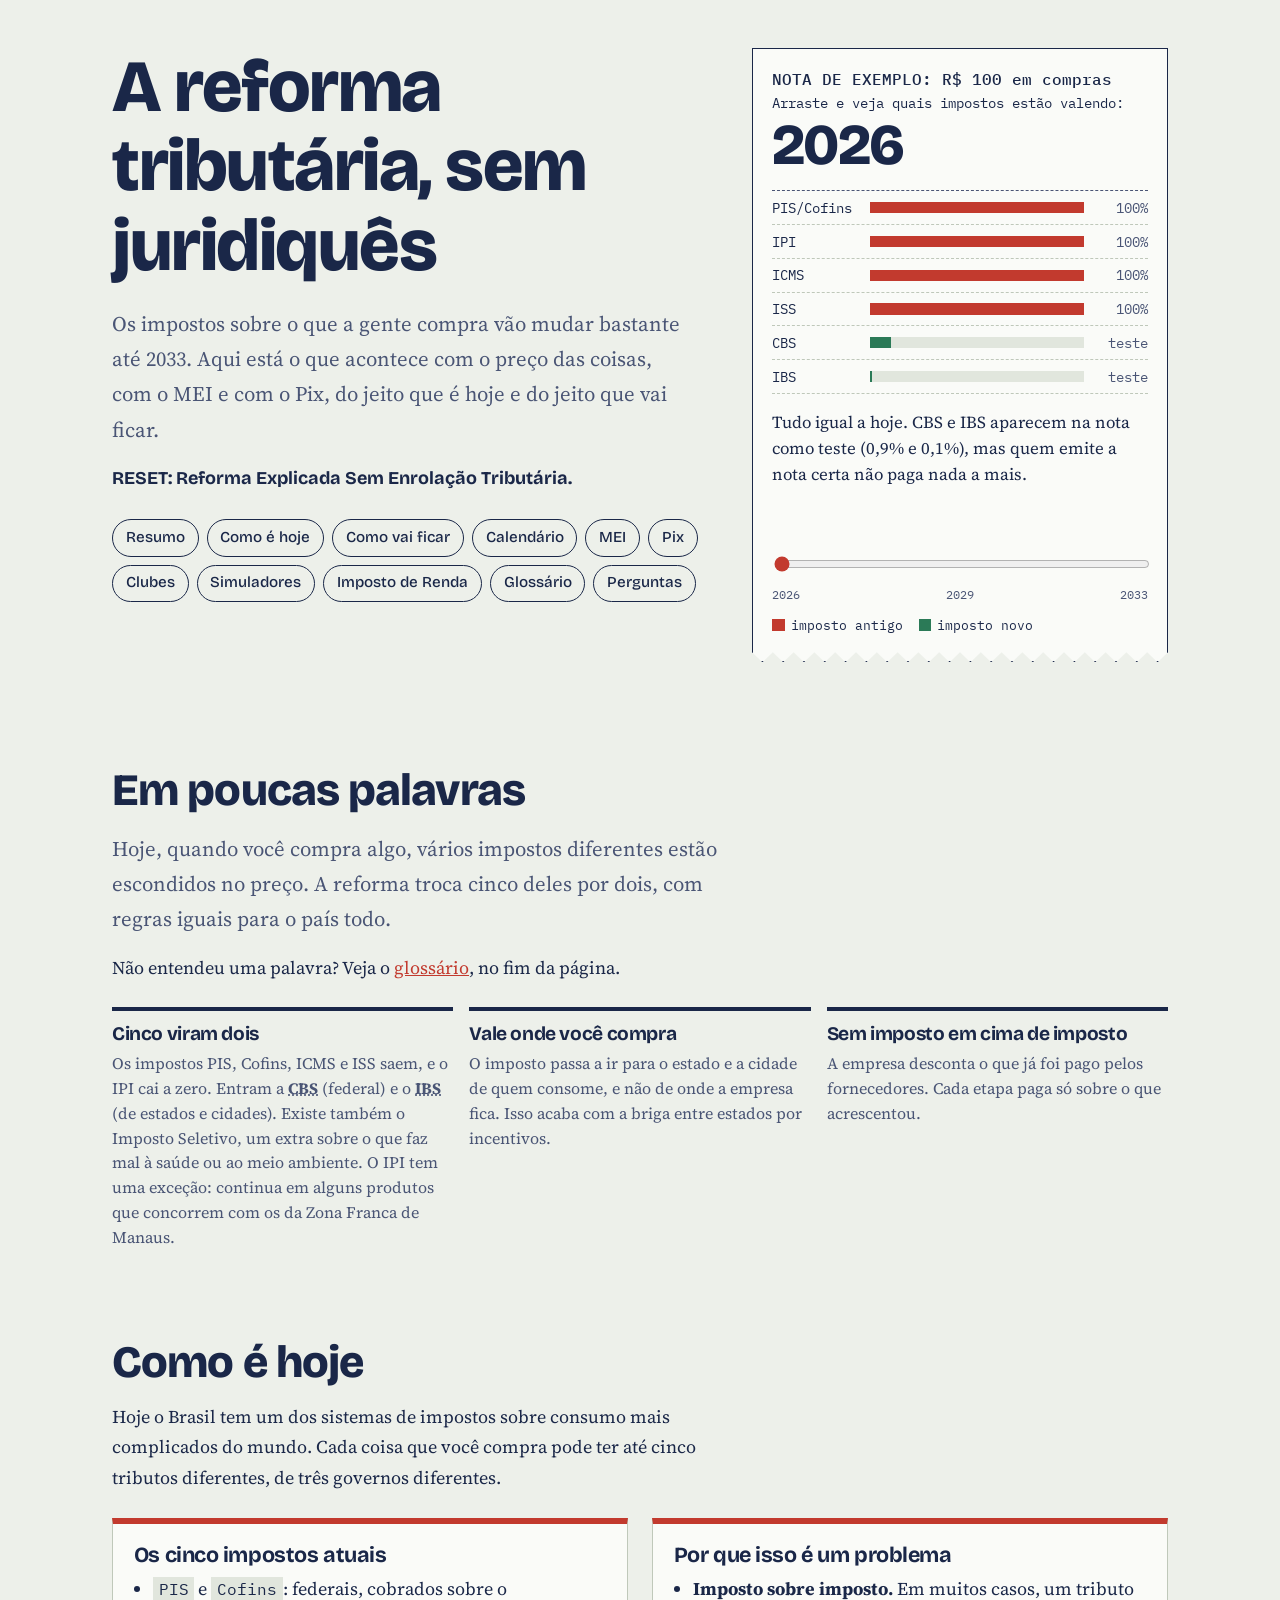
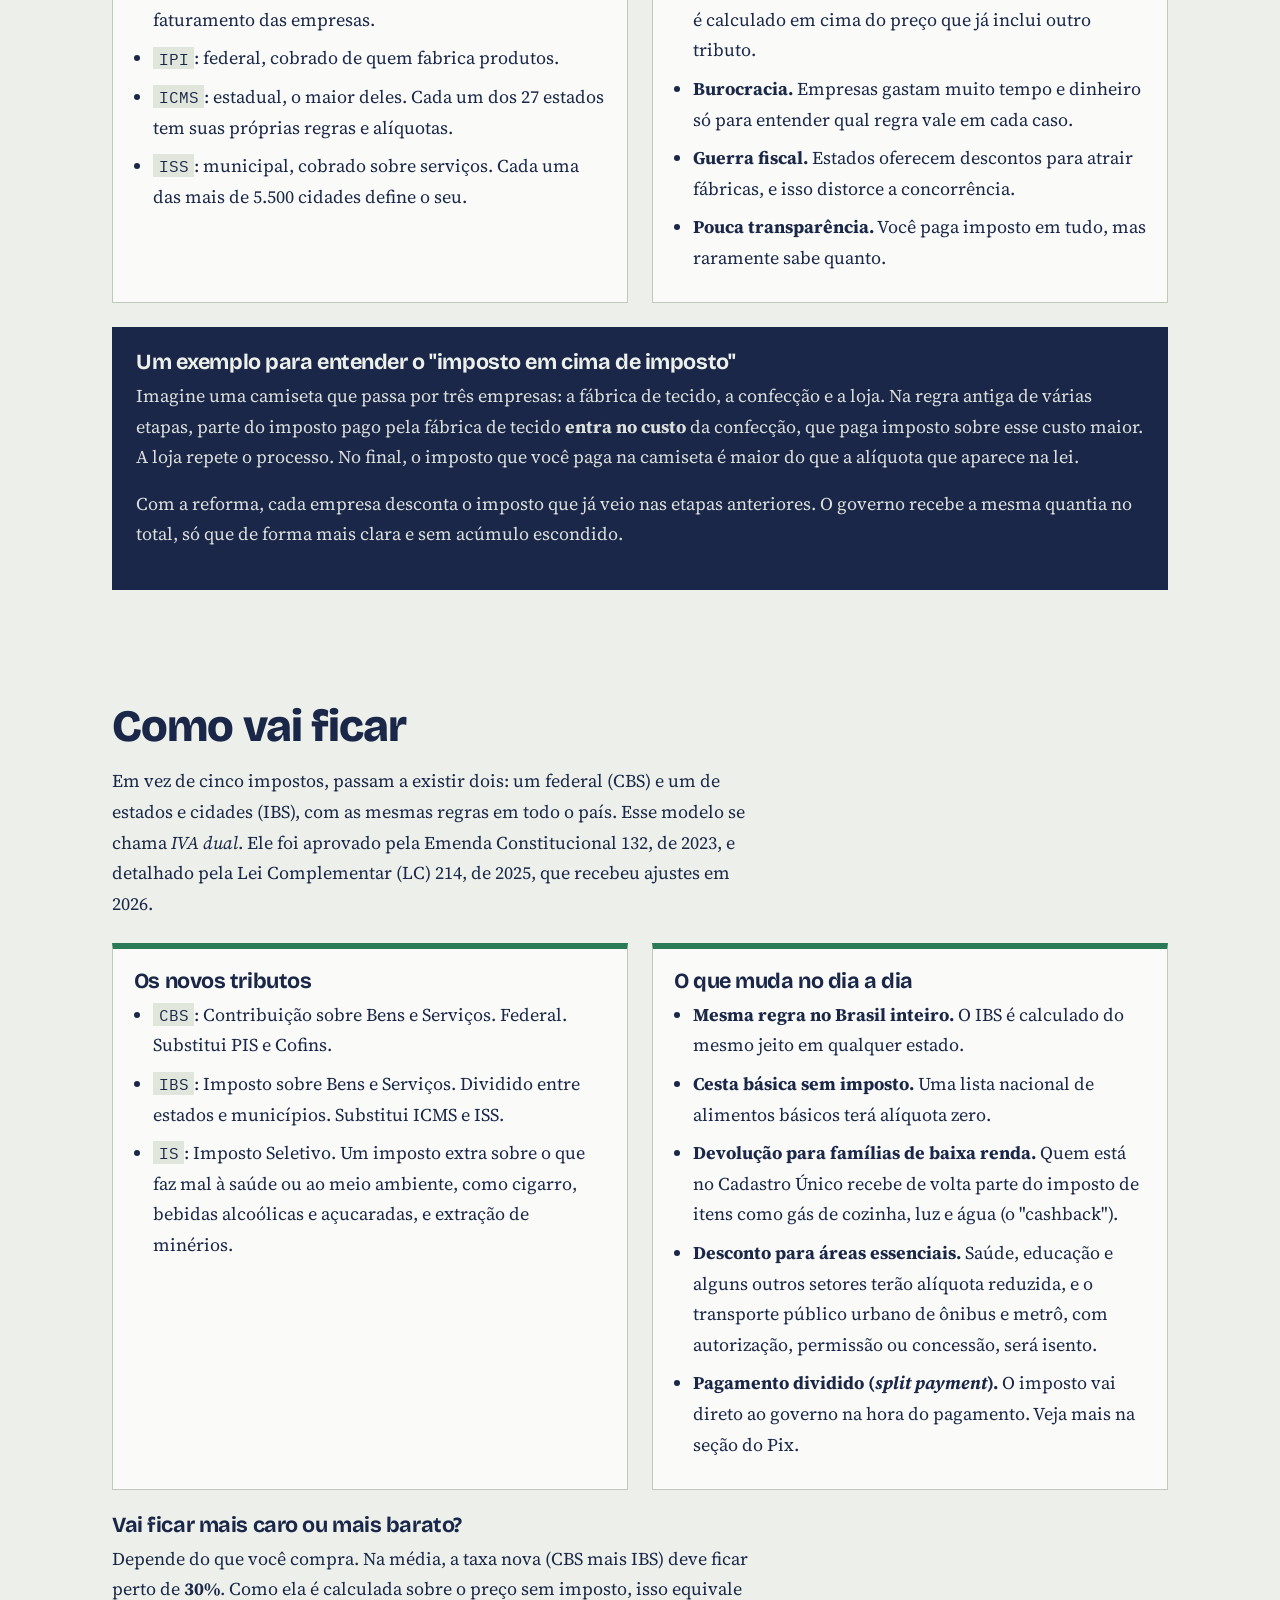
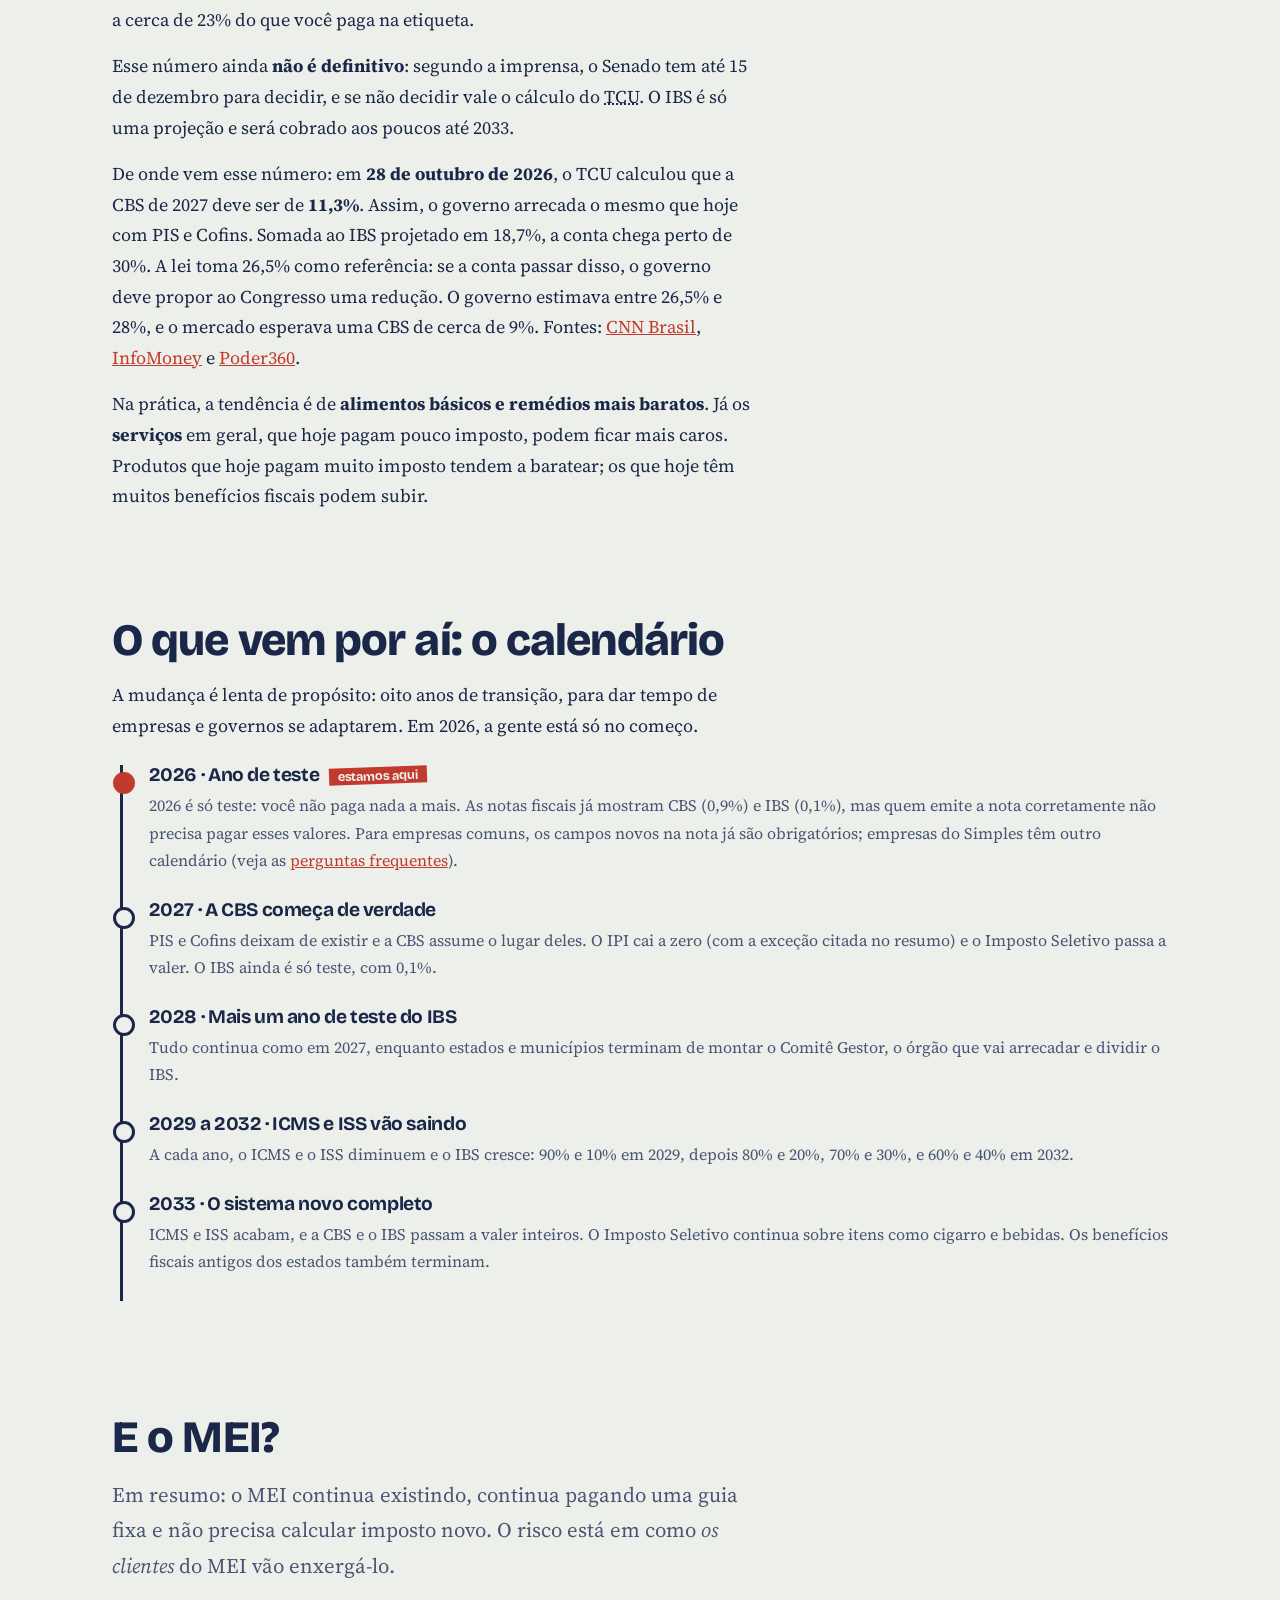
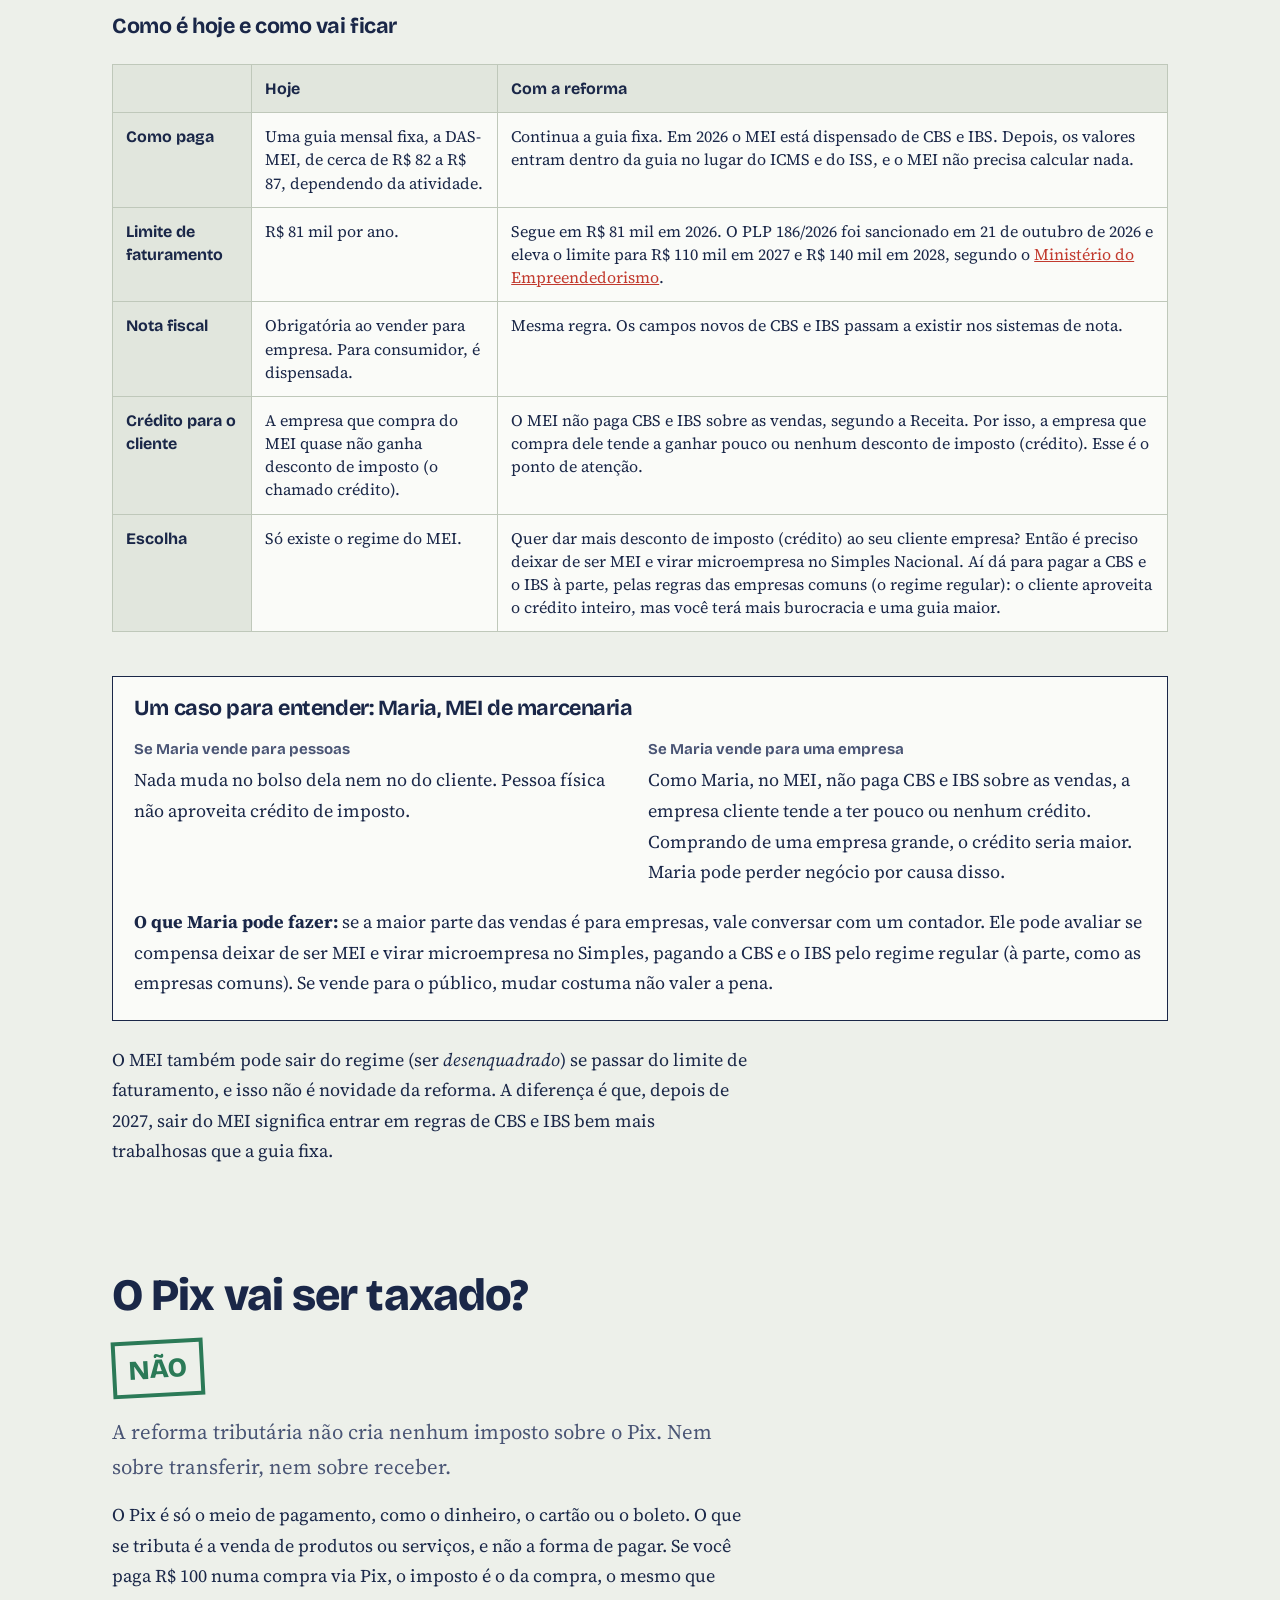
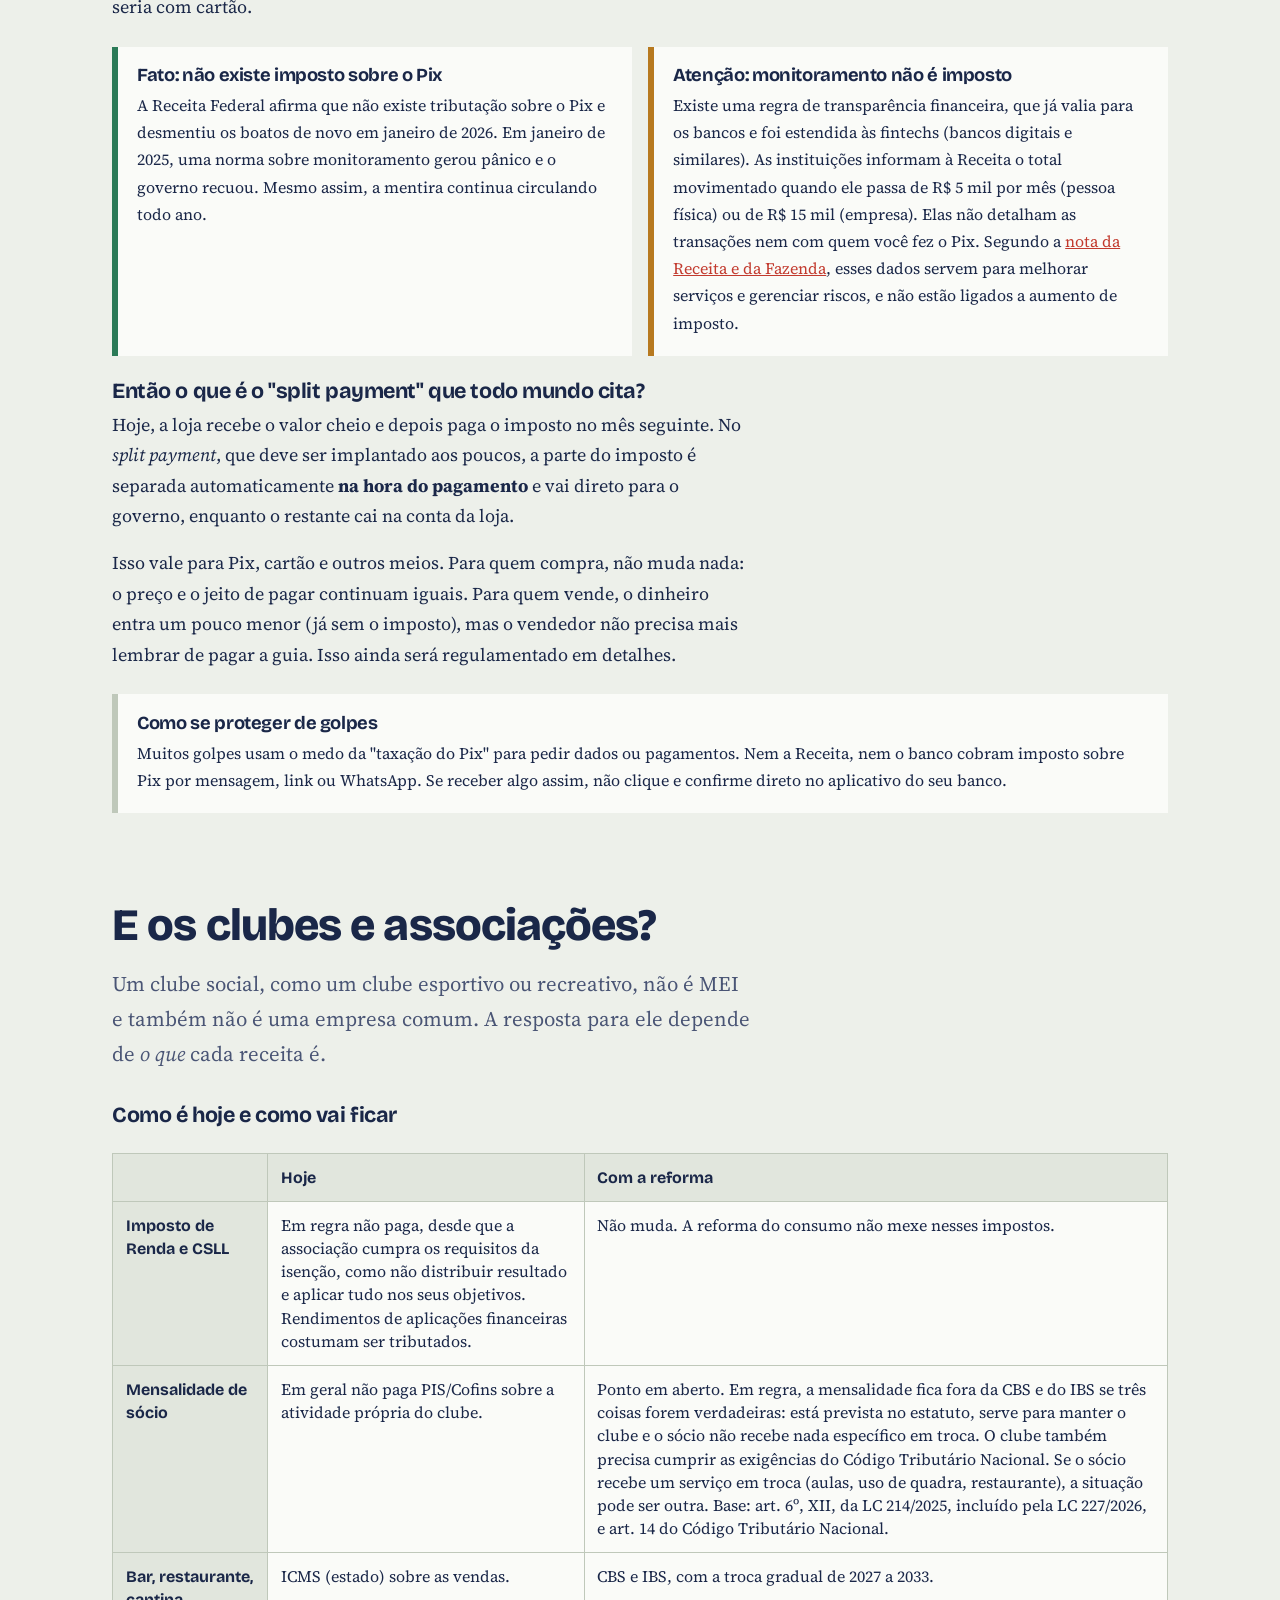
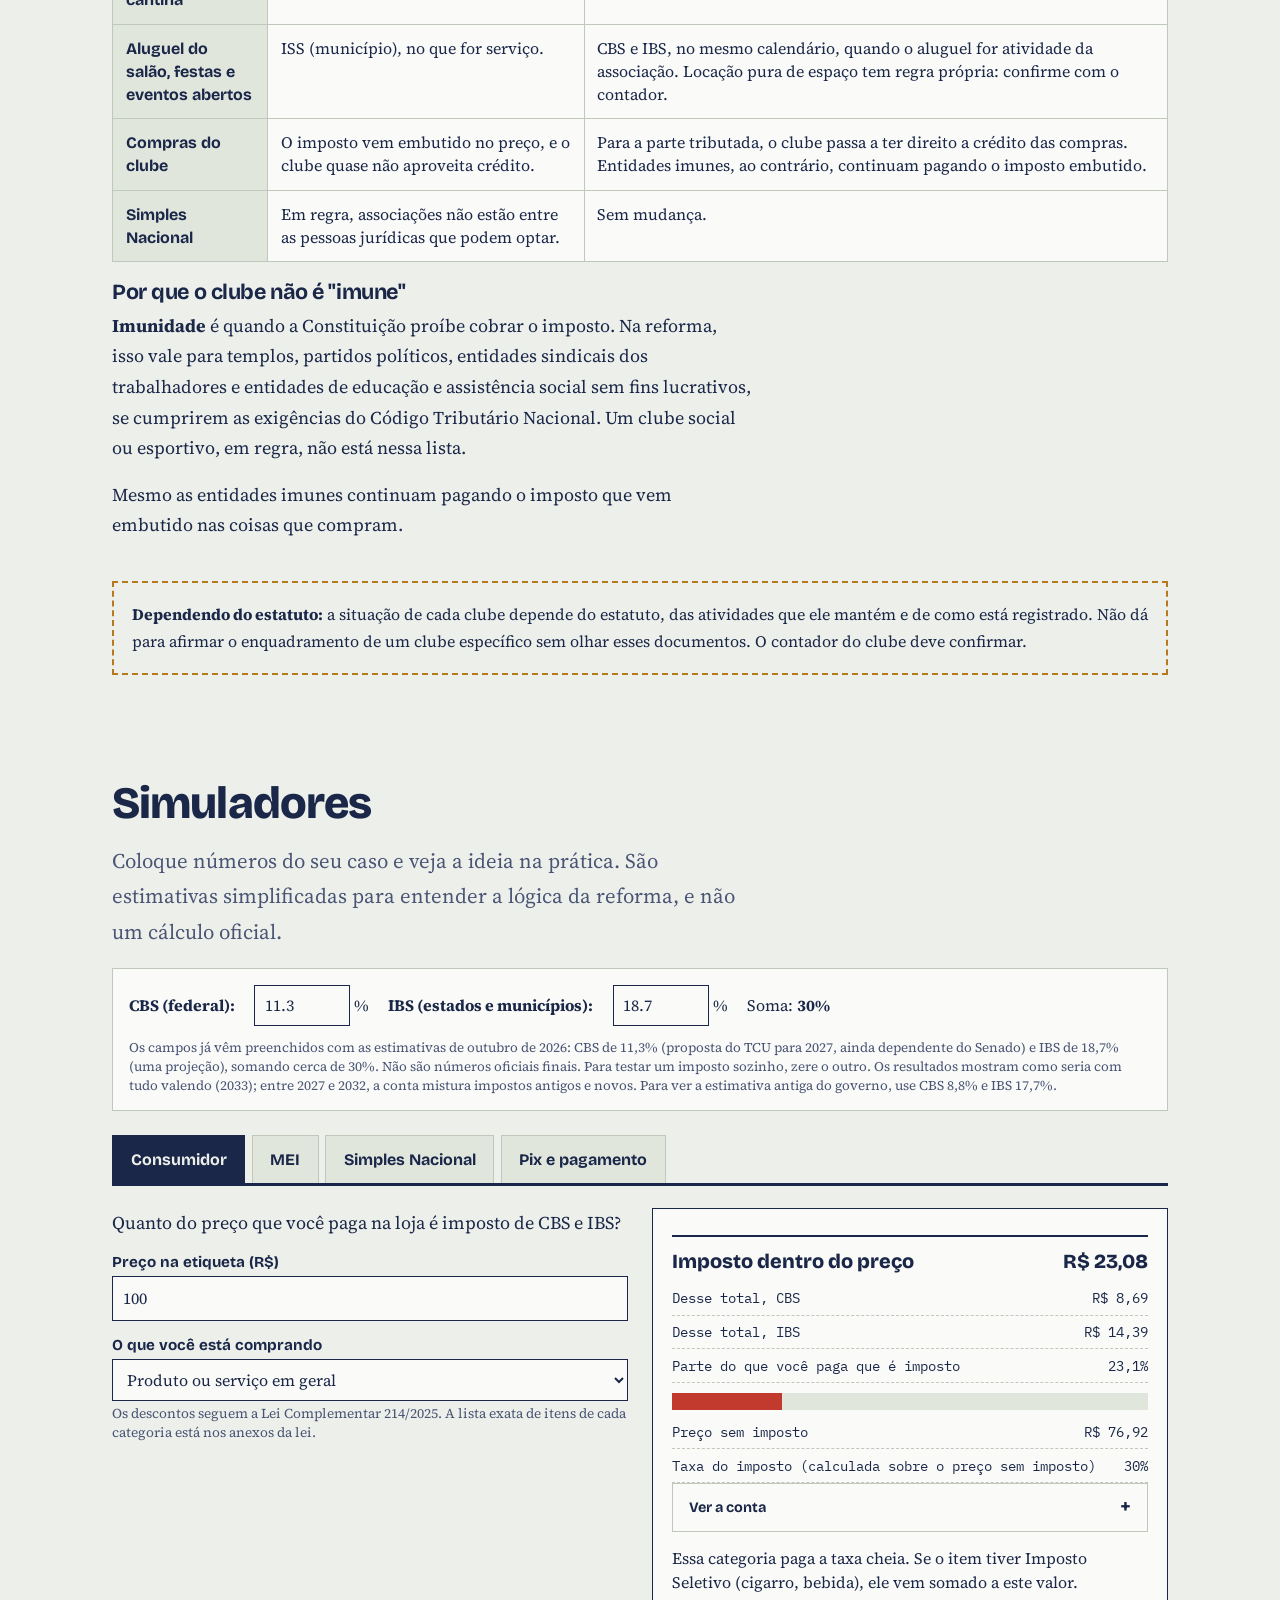
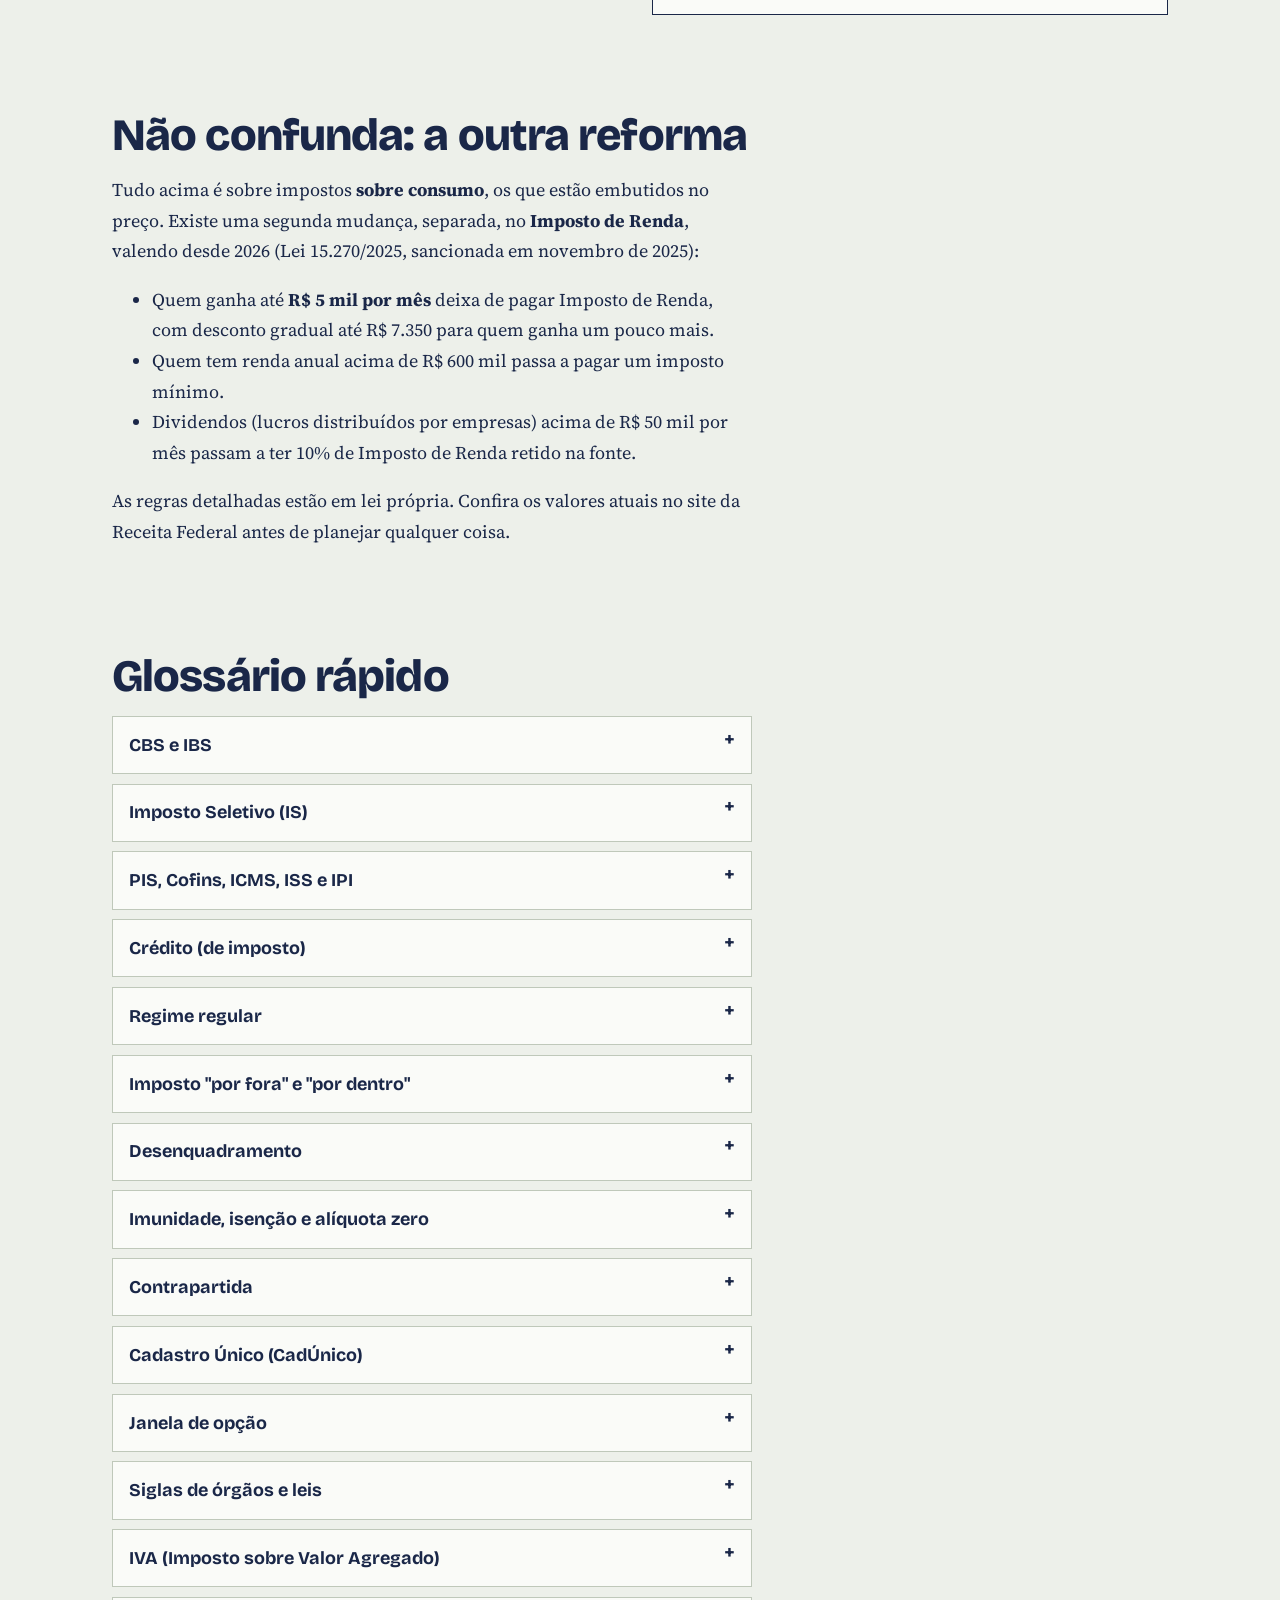
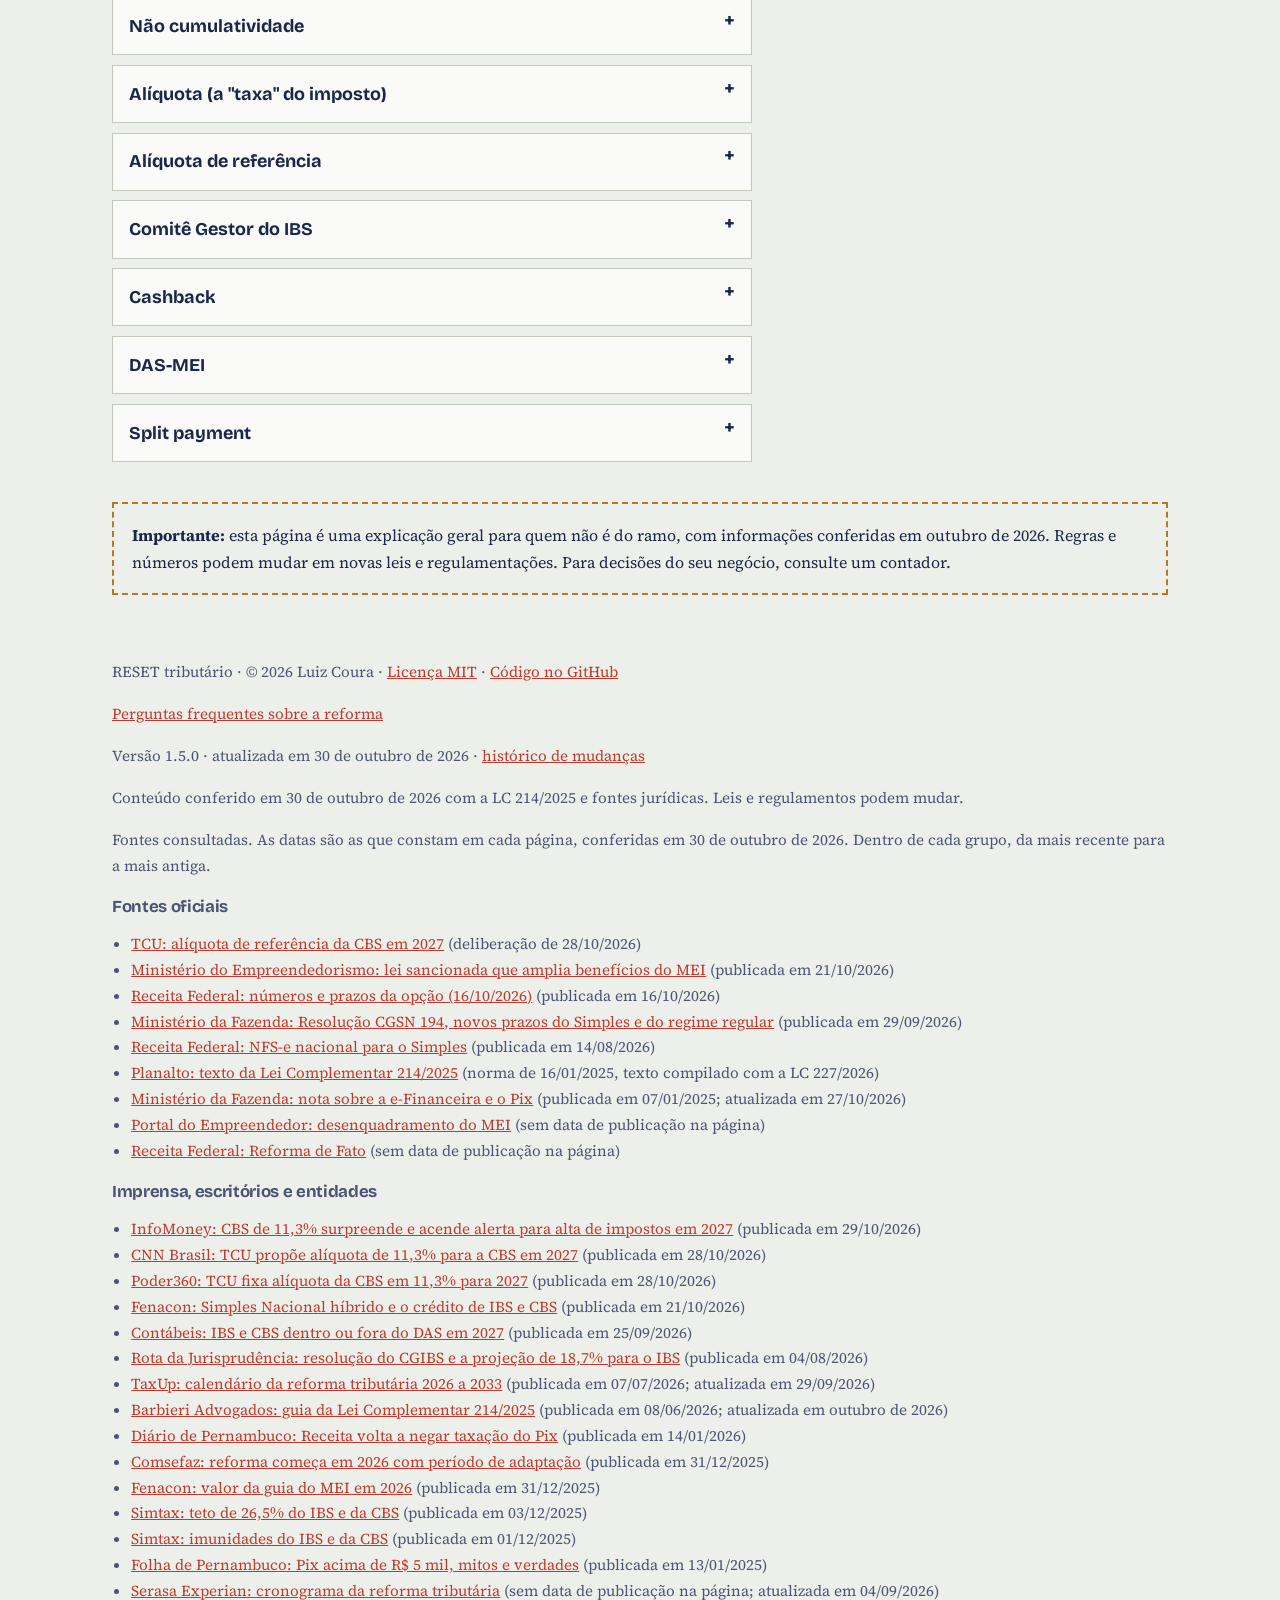
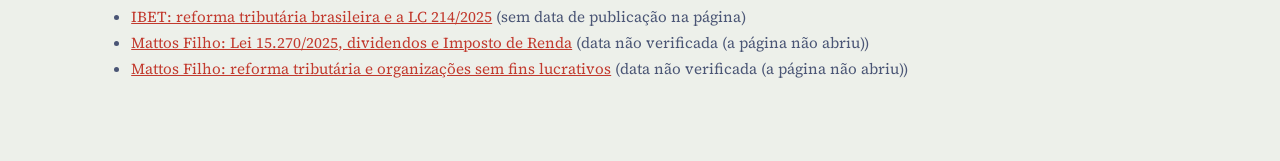
==== commit 914d5bd1: "Simplifica o texto para leigos e amplia o glossário Co-Authored-By: Claude Sonnet 5.5 <noreply@anthr" ====
--- a/index.html
+++ b/index.html
@@ -96,11 +96,12 @@
     <h2>Em poucas palavras</h2>
     <div class="texto">
       <p class="lead">Hoje, quando você compra algo, vários impostos diferentes estão escondidos no preço. A reforma troca cinco deles por dois, com regras iguais para o país todo.</p>
+      <p>Não entendeu uma palavra? Veja o <a href="#glossario">glossário</a>, no fim da página.</p>
     </div>
     <div class="tres">
       <div>
         <h3>Cinco viram dois</h3>
-        <p>PIS, Cofins, ICMS e ISS saem, e o IPI cai a zero (menos na Zona Franca de Manaus). Entram a <strong>CBS</strong> (federal) e o <strong>IBS</strong> (de estados e cidades), mais o Imposto Seletivo sobre itens que fazem mal à saúde ou ao meio ambiente.</p>
+        <p>Os impostos PIS, Cofins, ICMS e ISS saem, e o IPI cai a zero. Entram a <strong><abbr title="Contribuição sobre Bens e Serviços">CBS</abbr></strong> (federal) e o <strong><abbr title="Imposto sobre Bens e Serviços">IBS</abbr></strong> (de estados e cidades). Existe também o Imposto Seletivo, um extra sobre o que faz mal à saúde ou ao meio ambiente. O IPI tem uma exceção: continua em alguns produtos que concorrem com os da Zona Franca de Manaus.</p>
       </div>
       <div>
         <h3>Vale onde você compra</h3>
@@ -153,7 +154,7 @@
   <div class="wrap">
     <h2>Como vai ficar</h2>
     <div class="texto">
-      <p>A reforma começou com a Emenda Constitucional 132, de 2023, e foi detalhada pela Lei Complementar 214, de 2025, que depois recebeu ajustes em 2026. O desenho se chama <em>IVA dual</em>: um imposto federal e um imposto de estados e cidades, com as mesmas regras.</p>
+      <p>Em vez de cinco impostos, passam a existir dois: um federal (CBS) e um de estados e cidades (IBS), com as mesmas regras em todo o país. Esse modelo se chama <em>IVA dual</em>. Ele foi aprovado pela Emenda Constitucional 132, de 2023, e detalhado pela Lei Complementar (LC) 214, de 2025, que recebeu ajustes em 2026.</p>
     </div>
 
     <div class="comparar">
@@ -162,7 +163,7 @@
         <ul>
           <li><span class="sigla">CBS</span>: Contribuição sobre Bens e Serviços. Federal. Substitui PIS e Cofins.</li>
           <li><span class="sigla">IBS</span>: Imposto sobre Bens e Serviços. Dividido entre estados e municípios. Substitui ICMS e ISS.</li>
-          <li><span class="sigla">IS</span>: Imposto Seletivo. Um "imposto do pecado" extra sobre o que faz mal à saúde ou ao meio ambiente, como cigarro, bebidas alcoólicas e açucaradas, e extração de minérios.</li>
+          <li><span class="sigla">IS</span>: Imposto Seletivo. Um imposto extra sobre o que faz mal à saúde ou ao meio ambiente, como cigarro, bebidas alcoólicas e açucaradas, e extração de minérios.</li>
         </ul>
       </div>
       <div class="col depois">
@@ -172,16 +173,17 @@
           <li><strong>Cesta básica sem imposto.</strong> Uma lista nacional de alimentos básicos terá alíquota zero.</li>
           <li><strong>Devolução para famílias de baixa renda.</strong> Quem está no Cadastro Único recebe de volta parte do imposto de itens como gás de cozinha, luz e água (o "cashback").</li>
           <li><strong>Desconto para áreas essenciais.</strong> Saúde, educação e alguns outros setores terão alíquota reduzida, e o transporte público urbano de ônibus e metrô, com autorização, permissão ou concessão, será isento.</li>
-          <li><strong>Pagamento dividido (split payment).</strong> O imposto vai direto ao governo no momento do pagamento. Veja mais na seção do Pix.</li>
+          <li><strong>Pagamento dividido (<em>split payment</em>).</strong> O imposto vai direto ao governo na hora do pagamento. Veja mais na seção do Pix.</li>
         </ul>
       </div>
     </div>
 
     <div class="texto">
       <h3>Vai ficar mais caro ou mais barato?</h3>
-      <p>Depende do que você compra. A LC 214 usa <strong>26,5% como referência</strong> para a soma de CBS e IBS: se a estimativa passar disso, o governo deve mandar ao Congresso um projeto para reduzir a carga. O governo estimava algo próximo disso, entre 26,5% e 28%. Em <strong>28 de outubro de 2026</strong>, o TCU calculou que a CBS de 2027 precisa ser de <strong>11,3%</strong> para o governo arrecadar o mesmo que hoje com PIS e Cofins. O mercado esperava cerca de 9%. Somada ao IBS projetado em 18,7%, a conta chega perto de <strong>30%</strong>.</p>
-      <p>Esse número ainda <strong>não é definitivo</strong>: o Senado tem até 15 de dezembro para decidir. Se não decidir, vale o cálculo do TCU. O IBS é só uma projeção, e vai ser cobrado aos poucos até 2033. Fontes: <a href="https://www.cnnbrasil.com.br/economia/money/macroeconomia/reforma-tributaria-tcu-propoe-aliquota-de-113-para-cbs-em-2027/">CNN Brasil</a>, <a href="https://www.infomoney.com.br/business/cbs-de-113-surpreende-e-acende-alerta-para-alta-de-impostos-em-2027/">InfoMoney</a> e <a href="https://www.poder360.com.br/poder-economia/tcu-fixa-aliquota-da-cbs-em-113-para-2027/">Poder360</a>.</p>
-      <p>Na prática, a tendência é de <strong>alimentos básicos e remédios mais baratos</strong>. Já os <strong>serviços</strong> em geral, que hoje pagam pouco imposto, podem ficar mais caros. Produtos que hoje têm muitos benefícios fiscais podem subir de preço, enquanto os que ficam mais baratos em geral são aqueles com carga alta hoje.</p>
+      <p>Depende do que você compra. Na média, a taxa nova (CBS mais IBS) deve ficar perto de <strong>30%</strong>. Como ela é calculada sobre o preço sem imposto, isso equivale a cerca de 23% do que você paga na etiqueta.</p>
+      <p>Esse número ainda <strong>não é definitivo</strong>: segundo a imprensa, o Senado tem até 15 de dezembro para decidir, e se não decidir vale o cálculo do <abbr title="Tribunal de Contas da União, que fiscaliza as contas do governo">TCU</abbr>. O IBS é só uma projeção e será cobrado aos poucos até 2033.</p>
+      <p>De onde vem esse número: em <strong>28 de outubro de 2026</strong>, o TCU calculou que a CBS de 2027 deve ser de <strong>11,3%</strong>. Assim, o governo arrecada o mesmo que hoje com PIS e Cofins. Somada ao IBS projetado em 18,7%, a conta chega perto de 30%. A lei toma 26,5% como referência: se a conta passar disso, o governo deve propor ao Congresso uma redução. O governo estimava entre 26,5% e 28%, e o mercado esperava uma CBS de cerca de 9%. Fontes: <a href="https://www.cnnbrasil.com.br/economia/money/macroeconomia/reforma-tributaria-tcu-propoe-aliquota-de-113-para-cbs-em-2027/">CNN Brasil</a>, <a href="https://www.infomoney.com.br/business/cbs-de-113-surpreende-e-acende-alerta-para-alta-de-impostos-em-2027/">InfoMoney</a> e <a href="https://www.poder360.com.br/poder-economia/tcu-fixa-aliquota-da-cbs-em-113-para-2027/">Poder360</a>.</p>
+      <p>Na prática, a tendência é de <strong>alimentos básicos e remédios mais baratos</strong>. Já os <strong>serviços</strong> em geral, que hoje pagam pouco imposto, podem ficar mais caros. Produtos que hoje pagam muito imposto tendem a baratear; os que hoje têm muitos benefícios fiscais podem subir.</p>
     </div>
   </div>
 </section>
@@ -193,9 +195,9 @@
       <p>A mudança é lenta de propósito: oito anos de transição, para dar tempo de empresas e governos se adaptarem. Em 2026, a gente está só no começo.</p>
     </div>
     <ol class="tempo">
-      <li class="agora"><h3>2026 · Ano de teste <span class="etiqueta">estamos aqui</span></h3><p>CBS de 0,9% e IBS de 0,1% aparecem nas notas fiscais, mas servem de teste. Quem emite a nota corretamente fica dispensado de recolher esses valores. Os campos novos já são obrigatórios nas notas de quem está no regime normal; o Simples tem calendário próprio (veja nas perguntas frequentes). Você não paga nada a mais.</p></li>
-      <li><h3>2027 · A CBS começa de verdade</h3><p>PIS e Cofins deixam de existir, o IPI cai a zero (exceto para a Zona Franca de Manaus) e o Imposto Seletivo passa a valer. O IBS ainda é só teste, com 0,1%.</p></li>
-      <li><h3>2028 · Mais um ano de teste do IBS</h3><p>Tudo continua como em 2027, enquanto estados e municípios finalizam o Comitê Gestor que vai arrecadar e dividir o IBS.</p></li>
+      <li class="agora"><h3>2026 · Ano de teste <span class="etiqueta">estamos aqui</span></h3><p>2026 é só teste: você não paga nada a mais. As notas fiscais já mostram CBS (0,9%) e IBS (0,1%), mas quem emite a nota corretamente não precisa pagar esses valores. Para empresas comuns, os campos novos na nota já são obrigatórios; empresas do Simples têm outro calendário (veja as <a href="perguntas.html#agora">perguntas frequentes</a>).</p></li>
+      <li><h3>2027 · A CBS começa de verdade</h3><p>PIS e Cofins deixam de existir e a CBS assume o lugar deles. O IPI cai a zero (com a exceção citada no resumo) e o Imposto Seletivo passa a valer. O IBS ainda é só teste, com 0,1%.</p></li>
+      <li><h3>2028 · Mais um ano de teste do IBS</h3><p>Tudo continua como em 2027, enquanto estados e municípios terminam de montar o Comitê Gestor, o órgão que vai arrecadar e dividir o IBS.</p></li>
       <li><h3>2029 a 2032 · ICMS e ISS vão saindo</h3><p>A cada ano, o ICMS e o ISS diminuem e o IBS cresce: 90% e 10% em 2029, depois 80% e 20%, 70% e 30%, e 60% e 40% em 2032.</p></li>
       <li><h3>2033 · O sistema novo completo</h3><p>ICMS e ISS acabam, e a CBS e o IBS passam a valer inteiros. O Imposto Seletivo continua sobre itens como cigarro e bebidas. Os benefícios fiscais antigos dos estados também terminam.</p></li>
     </ol>
@@ -217,8 +219,8 @@
         <tr><th>Como paga</th><td>Uma guia mensal fixa, a DAS-MEI, de cerca de R$ 82 a R$ 87, dependendo da atividade.</td><td>Continua a guia fixa. Em 2026 o MEI está dispensado de CBS e IBS. Depois, os valores entram dentro da guia no lugar do ICMS e do ISS, e o MEI não precisa calcular nada.</td></tr>
         <tr><th>Limite de faturamento</th><td>R$ 81 mil por ano.</td><td>Segue em R$ 81 mil em 2026. O PLP 186/2026 foi sancionado em 21 de outubro de 2026 e eleva o limite para R$ 110 mil em 2027 e R$ 140 mil em 2028, segundo o <a href="https://www.gov.br/memp/pt-br/assuntos/noticias/lula-sanciona-lei-que-amplia-beneficios-para-meis-e-envia-ao-congresso-pec-sobre-tarifa-zero-no-transporte-coletivo">Ministério do Empreendedorismo</a>.</td></tr>
         <tr><th>Nota fiscal</th><td>Obrigatória ao vender para empresa. Para consumidor, é dispensada.</td><td>Mesma regra. Os campos novos de CBS e IBS passam a existir nos sistemas de nota.</td></tr>
-        <tr><th>Crédito para o cliente</th><td>Cliente PJ do MEI quase não aproveita crédito de imposto.</td><td>A Receita informa que o MEI não sofre incidência de CBS e IBS sobre as vendas. Por isso, a empresa cliente tende a ter pouco ou nenhum crédito ao comprar dele. Esse é o ponto de atenção.</td></tr>
-        <tr><th>Escolha</th><td>Só existe o regime do MEI.</td><td>Para sair da guia fixa, o MEI precisa deixar de ser MEI e virar microempresa do Simples Nacional. Aí pode optar por recolher CBS e IBS pelo regime regular, o que dá crédito cheio ao cliente, mas traz mais burocracia e uma guia maior.</td></tr>
+        <tr><th>Crédito para o cliente</th><td>A empresa que compra do MEI quase não ganha desconto de imposto (o chamado crédito).</td><td>O MEI não paga CBS e IBS sobre as vendas, segundo a Receita. Por isso, a empresa que compra dele tende a ganhar pouco ou nenhum desconto de imposto (crédito). Esse é o ponto de atenção.</td></tr>
+        <tr><th>Escolha</th><td>Só existe o regime do MEI.</td><td>Quer dar mais desconto de imposto (crédito) ao seu cliente empresa? Então é preciso deixar de ser MEI e virar microempresa no Simples Nacional. Aí dá para pagar a CBS e o IBS à parte, pelas regras das empresas comuns (o regime regular): o cliente aproveita o crédito inteiro, mas você terá mais burocracia e uma guia maior.</td></tr>
       </tbody>
     </table>
     </div>
@@ -235,11 +237,11 @@
           Como Maria, no MEI, não paga CBS e IBS sobre as vendas, a empresa cliente tende a ter pouco ou nenhum crédito. Comprando de uma empresa grande, o crédito seria maior. Maria pode perder negócio por causa disso.
         </div>
       </div>
-      <p class="sem-margem-baixo mt-1"><strong>O que Maria pode fazer:</strong> se a maior parte das vendas é para empresas, vale conversar com um contador sobre deixar de ser MEI, virar microempresa do Simples e recolher CBS e IBS pelo regime regular. Se vende para o público, não há razão para mudar.</p>
-    </div>
-
-    <div class="texto">
-      <p>O MEI também pode ser desenquadrado se passar do limite de faturamento, e isso não é novidade da reforma. A diferença é que, depois de 2027, o desenquadramento significa entrar em regras de CBS e IBS bem mais trabalhosas que a guia fixa.</p>
+      <p class="sem-margem-baixo mt-1"><strong>O que Maria pode fazer:</strong> se a maior parte das vendas é para empresas, vale conversar com um contador. Ele pode avaliar se compensa deixar de ser MEI e virar microempresa no Simples, pagando a CBS e o IBS pelo regime regular (à parte, como as empresas comuns). Se vende para o público, mudar costuma não valer a pena.</p>
+    </div>
+
+    <div class="texto">
+      <p>O MEI também pode sair do regime (ser <em>desenquadrado</em>) se passar do limite de faturamento, e isso não é novidade da reforma. A diferença é que, depois de 2027, sair do MEI significa entrar em regras de CBS e IBS bem mais trabalhosas que a guia fixa.</p>
     </div>
   </div>
 </section>
@@ -260,7 +262,7 @@
       </div>
       <div class="mito cuidado">
         <h3>Atenção: monitoramento não é imposto</h3>
-        <p>Existe uma regra de transparência financeira, que já valia para os bancos e foi estendida às fintechs. As instituições informam à Receita os totais movimentados (a partir de R$ 5 mil por mês para pessoa física e R$ 15 mil para empresa), sem detalhar as transações nem com quem você fez o Pix. A Receita diz que o objetivo é combater lavagem de dinheiro, e não cobrar imposto.</p>
+        <p>Existe uma regra de transparência financeira, que já valia para os bancos e foi estendida às fintechs (bancos digitais e similares). As instituições informam à Receita o total movimentado quando ele passa de R$ 5 mil por mês (pessoa física) ou de R$ 15 mil (empresa). Elas não detalham as transações nem com quem você fez o Pix. Segundo a <a href="https://www.gov.br/fazenda/pt-br/canais_atendimento/imprensa/notas-a-imprensa/2025/janeiro/receita-federal-esclarece-evolucao-na-e-financeira">nota da Receita e da Fazenda</a>, esses dados servem para melhorar serviços e gerenciar riscos, e não estão ligados a aumento de imposto.</p>
       </div>
     </div>
 
@@ -290,7 +292,7 @@
       <thead><tr><th></th><th>Hoje</th><th>Com a reforma</th></tr></thead>
       <tbody>
         <tr><th>Imposto de Renda e CSLL</th><td>Em regra não paga, desde que a associação cumpra os requisitos da isenção, como não distribuir resultado e aplicar tudo nos seus objetivos. Rendimentos de aplicações financeiras costumam ser tributados.</td><td>Não muda. A reforma do consumo não mexe nesses impostos.</td></tr>
-        <tr><th>Mensalidade de sócio</th><td>Em geral não paga PIS/Cofins sobre a atividade própria do clube.</td><td>Ponto em aberto. O art. 6º, XII da LC 214/2025 (incluído pela LC 227/2026) deixa fora da CBS e do IBS as contribuições associativas previstas no estatuto, sem contrapartida direta e usadas para manter a associação, desde que ela cumpra os requisitos do art. 14 do Código Tributário Nacional. Se o sócio recebe um serviço em troca (aulas, uso de quadra, restaurante), a situação pode ser outra.</td></tr>
+        <tr><th>Mensalidade de sócio</th><td>Em geral não paga PIS/Cofins sobre a atividade própria do clube.</td><td>Ponto em aberto. Em regra, a mensalidade fica fora da CBS e do IBS se três coisas forem verdadeiras: está prevista no estatuto, serve para manter o clube e o sócio não recebe nada específico em troca. O clube também precisa cumprir as exigências do Código Tributário Nacional. Se o sócio recebe um serviço em troca (aulas, uso de quadra, restaurante), a situação pode ser outra. Base: art. 6º, XII, da LC 214/2025, incluído pela LC 227/2026, e art. 14 do Código Tributário Nacional.</td></tr>
         <tr><th>Bar, restaurante, cantina</th><td>ICMS (estado) sobre as vendas.</td><td>CBS e IBS, com a troca gradual de 2027 a 2033.</td></tr>
         <tr><th>Aluguel do salão, festas e eventos abertos</th><td>ISS (município), no que for serviço.</td><td>CBS e IBS, no mesmo calendário, quando o aluguel for atividade da associação. Locação pura de espaço tem regra própria: confirme com o contador.</td></tr>
         <tr><th>Compras do clube</th><td>O imposto vem embutido no preço, e o clube quase não aproveita crédito.</td><td>Para a parte tributada, o clube passa a ter direito a crédito das compras. Entidades imunes, ao contrário, continuam pagando o imposto embutido.</td></tr>
@@ -301,7 +303,7 @@
 
     <div class="texto">
       <h3>Por que o clube não é "imune"</h3>
-      <p>A Constituição dispensa de IBS e CBS os templos, os partidos, as entidades sindicais dos trabalhadores e as entidades de educação e assistência social sem fins lucrativos, desde que cumpram as exigências do Código Tributário Nacional. Clube social ou esportivo, em regra, não entra nessa lista.</p>
+      <p><strong>Imunidade</strong> é quando a Constituição proíbe cobrar o imposto. Na reforma, isso vale para templos, partidos políticos, entidades sindicais dos trabalhadores e entidades de educação e assistência social sem fins lucrativos, se cumprirem as exigências do Código Tributário Nacional. Um clube social ou esportivo, em regra, não está nessa lista.</p>
       <p>Mesmo as entidades imunes continuam pagando o imposto que vem embutido nas coisas que compram.</p>
     </div>
 
@@ -324,7 +326,7 @@
       <label for="ref-ibs"><strong>IBS (estados e municípios):</strong></label>
       <span><input type="number" id="ref-ibs" value="18.7" min="0" max="60" step="0.1"> %</span>
       <span>Soma: <strong id="ref-total"></strong></span>
-      <small>Para testar um imposto sozinho, zere o outro. Os padrões são as estimativas mais recentes, de outubro de 2026: CBS de 11,3%, proposta pelo TCU para 2027 e ainda dependente do Senado, e IBS de 18,7%, uma projeção. A soma, de cerca de 30%, passa dos 26,5% que a lei usa como referência (acima disso, o governo deve propor ao Congresso medidas para reduzir a carga). Para ver a estimativa antiga do governo, use CBS 8,8% e IBS 17,7%. Os cálculos usam a alíquota cheia, num cenário hipotético de regime completo (2033). Entre 2027 e 2032, a conta é uma mistura com os impostos antigos: a CBS entra inteira em 2027 e o IBS sobe aos poucos, de 2029 a 2033. O número final ainda será definido.</small>
+      <small>Os campos já vêm preenchidos com as estimativas de outubro de 2026: CBS de 11,3% (proposta do TCU para 2027, ainda dependente do Senado) e IBS de 18,7% (uma projeção), somando cerca de 30%. Não são números oficiais finais. Para testar um imposto sozinho, zere o outro. Os resultados mostram como seria com tudo valendo (2033); entre 2027 e 2032, a conta mistura impostos antigos e novos. Para ver a estimativa antiga do governo, use CBS 8,8% e IBS 17,7%.</small>
     </div>
 
     <div class="abas" role="tablist" aria-label="Simuladores">
@@ -341,17 +343,17 @@
           <p class="sem-margem">Quanto do preço que você paga na loja é imposto de CBS e IBS?</p>
           <div class="campo"><label for="c-preco">Preço na etiqueta (R$)</label><input type="number" id="c-preco" value="100" min="0" step="1"></div>
           <div class="campo"><label for="c-cat">O que você está comprando</label><select id="c-cat"></select>
-            <small>Os descontos seguem a LC 214/2025. A lista exata de itens de cada categoria está nos anexos da lei.</small></div>
+            <small>Os descontos seguem a Lei Complementar 214/2025. A lista exata de itens de cada categoria está nos anexos da lei.</small></div>
         </div>
         <div class="resultado" aria-live="polite">
-          <div class="linha"><span>Alíquota sobre o preço sem imposto</span><span id="c-aliq"></span></div>
-          <div class="linha"><span>Preço sem imposto</span><span id="c-base"></span></div>
-          <div class="linha total"><span>Imposto no preço</span><span id="c-imp"></span></div>
+          <div class="linha total"><span>Imposto dentro do preço</span><span id="c-imp"></span></div>
           <div class="linha"><span>Desse total, CBS</span><span id="c-cbs"></span></div>
           <div class="linha"><span>Desse total, IBS</span><span id="c-ibs"></span></div>
-          <div class="linha"><span>Imposto como parte do que você paga</span><span id="c-share"></span></div>
+          <div class="linha"><span>Parte do que você paga que é imposto</span><span id="c-share"></span></div>
           <div class="fatia" aria-hidden="true"><i id="c-f1" class="cor-velho"></i></div>
-          <p class="msg" id="c-conta"></p>
+          <div class="linha"><span>Preço sem imposto</span><span id="c-base"></span></div>
+          <div class="linha"><span>Taxa do imposto (calculada sobre o preço sem imposto)</span><span id="c-aliq"></span></div>
+          <details><summary>Ver a conta</summary><p class="msg" id="c-conta"></p></details>
           <p class="msg" id="c-msg"></p>
         </div>
       </div>
@@ -366,20 +368,20 @@
           <div class="campo"><label for="m-fat">Faturamento médio por mês (R$)</label><input type="number" id="m-fat" value="5000" min="0" step="100"></div>
           <div class="campo"><label for="m-meses">Meses de atividade neste ano</label><input type="number" id="m-meses" value="12" min="1" max="12" step="1" data-inteiro data-un="meses"><small>Se abriu o MEI este ano, o limite é proporcional: R$ 6.750 por mês de atividade (R$ 81 mil ÷ 12). Quem já era MEI no ano anterior usa 12.</small></div>
           <div class="campo"><label for="m-pj">Quanto desse faturamento é de vendas para empresas (%)</label><input type="number" id="m-pj" value="40" min="0" max="100" step="5"></div>
-          <div class="campo"><label for="m-comp">Compras mensais com imposto embutido (R$)</label><input type="number" id="m-comp" value="1500" min="0" step="100"><small>Material e insumos comprados de empresas do regime normal.</small></div>
+          <div class="campo"><label for="m-comp">Compras mensais com imposto embutido (R$)</label><input type="number" id="m-comp" value="1500" min="0" step="100"><small>Material e insumos que você compra de empresas comuns (regime regular), com o imposto já embutido no preço.</small></div>
           <div class="campo"><label for="m-sm">Salário mínimo (R$)</label><input type="number" id="m-sm" value="1621" min="0" step="1"><small>A parte do INSS da guia é 5% do salário mínimo.</small></div>
         </div>
         <div class="resultado" aria-live="polite">
           <div class="linha"><span>Guia mensal (DAS-MEI)</span><span id="m-das"></span></div>
-          <div class="linha"><span>Faturamento no ano (média mensal × meses de atividade)</span><span id="m-anual"></span></div>
+          <div class="linha"><span>Faturamento no ano (média por mês × meses de atividade)</span><span id="m-anual"></span></div>
           <div class="linha"><span id="m-limrot">Situação no limite de R$ 81 mil</span><span id="m-lim"></span></div>
-          <div class="linha"><span>Se saísse da guia fixa: CBS e IBS líquidos estimados por mês, sem contar o DAS que deixaria de pagar nem outros tributos</span><span id="m-normal"></span></div>
+          <div class="linha"><span>Se você saísse da guia fixa, pagaria de CBS e IBS por mês (já descontado o que veio nas suas compras). Não inclui outros tributos nem o que você deixaria de pagar na guia.</span><span id="m-normal"></span></div>
           <div class="linha"><span>Desse total, CBS</span><span id="m-ncbs"></span></div>
           <div class="linha"><span>Desse total, IBS</span><span id="m-nibs"></span></div>
-          <div class="linha"><span>Crédito do cliente empresa com você, no regime normal (por mês)</span><span id="m-cred"></span></div>
+          <div class="linha"><span>Crédito que o cliente empresa teria se você saísse da guia (por mês)</span><span id="m-cred"></span></div>
           <div class="linha"><span>Desse crédito, CBS</span><span id="m-ccbs"></span></div>
           <div class="linha"><span>Desse crédito, IBS</span><span id="m-cibs"></span></div>
-          <div class="linha"><span>Crédito do cliente empresa com você, na guia fixa</span><span>pouco ou nenhum</span></div>
+          <div class="linha"><span>Hoje, na guia fixa: crédito do cliente empresa</span><span>pouco ou nenhum</span></div>
           <p class="msg" id="m-msg"></p>
         </div>
       </div>
@@ -389,18 +391,18 @@
     <div class="painel" role="tabpanel" id="p-simples" aria-labelledby="tab-simples" hidden>
       <div class="sim">
         <div class="campos">
-          <p class="sem-margem">Quem está no Simples Nacional pode deixar a CBS e o IBS dentro da guia (DAS) ou recolhê-los por fora, pelas regras do regime normal, mantendo o resto no Simples. Compare as duas opções.</p>
+          <p class="sem-margem">Se você está no Simples Nacional, a empresa tem duas formas de pagar a CBS e o IBS. <strong>Opção 1:</strong> tudo junto na guia mensal do Simples (a DAS), como hoje. <strong>Opção 2:</strong> a CBS e o IBS saem da guia e são pagos à parte, pelas regras das empresas comuns (regime regular); o resto continua no Simples. A opção 2 dá mais crédito ao seu cliente empresa, mas costuma dar mais trabalho. Compare abaixo.</p>
           <div class="campo"><label for="s-fat">Faturamento médio por mês (R$)</label><input type="number" id="s-fat" value="40000" min="0" step="1000"></div>
           <div class="campo"><label for="s-pj">Quanto desse faturamento é de vendas para empresas (%)</label><input type="number" id="s-pj" value="40" min="0" max="100" step="5"></div>
-          <div class="campo"><label for="s-comp">Compras mensais com imposto embutido (R$)</label><input type="number" id="s-comp" value="10000" min="0" step="500"><small>Material e insumos comprados de empresas do regime normal.</small></div>
-          <div class="campo"><label for="s-aliq">Alíquota efetiva da sua guia sobre o faturamento (%)</label><input type="number" id="s-aliq" value="8" min="0" max="35" step="0.5"><small>Valor de exemplo. Sua alíquota efetiva está no cálculo do Simples feito pelo contador.</small></div>
-          <div class="campo"><label for="s-parte">Quanto da guia é CBS e IBS (%)</label><input type="number" id="s-parte" value="30" min="0" max="100" step="5"><small>Valor de exemplo. A divisão exata depende do anexo do Simples e da regulamentação. Pergunte ao contador.</small></div>
+          <div class="campo"><label for="s-comp">Compras mensais com imposto embutido (R$)</label><input type="number" id="s-comp" value="10000" min="0" step="500"><small>Material e insumos que você compra de empresas comuns (regime regular), com o imposto já embutido no preço.</small></div>
+          <div class="campo"><label for="s-aliq">Quanto você paga de guia do Simples em relação ao que fatura (%)</label><input type="number" id="s-aliq" value="8" min="0" max="35" step="0.5"><small>Exemplo: guia de R$ 800 para faturamento de R$ 10.000 = 8%. Seu contador sabe o número exato.</small></div>
+          <div class="campo"><label for="s-parte">Que parte da guia é CBS e IBS (%)</label><input type="number" id="s-parte" value="30" min="0" max="100" step="5"><small>Valor de exemplo. Se não souber, deixe como está: o resultado é só uma ideia. A divisão exata depende da regulamentação.</small></div>
         </div>
         <div class="resultado" aria-live="polite">
-          <div class="linha"><span>Guia do Simples hoje</span><span id="s-das"></span></div>
+          <div class="linha"><span>Guia do Simples hoje (por mês)</span><span id="s-das"></span></div>
           <div class="linha total"><span>Opção 1: tudo na guia (por mês)</span><span id="s-p-tot"></span></div>
           <div class="linha"><span>Crédito do cliente empresa com você</span><span id="s-p-cred"></span></div>
-          <div class="linha total"><span>Opção 2: CBS e IBS por fora (por mês)</span><span id="s-h-tot"></span></div>
+          <div class="linha total"><span>Opção 2: CBS e IBS à parte, no regime regular (por mês)</span><span id="s-h-tot"></span></div>
           <div class="linha"><span>Desse total, resto da guia</span><span id="s-h-das"></span></div>
           <div class="linha"><span>Desse total, CBS</span><span id="s-h-cbs"></span></div>
           <div class="linha"><span>Desse total, IBS</span><span id="s-h-ibs"></span></div>
@@ -408,7 +410,14 @@
           <div class="linha"><span>Diferença da opção 2 em relação à 1</span><span id="s-dif"></span></div>
           <p class="msg" id="s-msg"></p>
           <p class="msg"><strong>O que é crédito:</strong> é o desconto de imposto que a empresa que compra recebe pelo imposto que o fornecedor já pagou na venda. Quanto maior o imposto que você paga, maior o crédito do seu cliente empresa.</p>
-          <p class="msg">Na opção 1, a empresa não aproveita crédito nas compras, e o cliente só se credita do que foi pago dentro da guia. Na opção 2, os dois lados têm crédito cheio. A escolha é feita em janelas, e os prazos mudam. Para 2027, a Resolução CGSN nº 194 (<a href="https://www.gov.br/fazenda/pt-br/assuntos/noticias/2026/setembro/simples-nacional-2027-tem-novos-prazos-para-microempresas-e-empresas-de-pequeno-porte/">Ministério da Fazenda, 29/09/2026</a>) fixou: opção pelo Simples de 1º de setembro a 15 de outubro de 2026; opção pelo regime regular de IBS e CBS de 1º de setembro a 30 de outubro de 2026; e cancelamento da opção de 3 de novembro a 20 de dezembro de 2026. A <a href="https://www.gov.br/receitafederal/pt-br/assuntos/noticias/2026/outubro/a-receita-federal-divulga-a-atualizacao-dos-numeros-referentes-as-solicitacoes-de-opcao-pelo-simples-nacional-e-pelo-regime-regular-do-ibs-e-da-cbs">Receita</a> confirmou os prazos de 15/10 e 30/10 em 16/10/2026. Segundo a Receita, há nova janela em abril, com efeito em julho (<a href="https://www.gov.br/receitafederal/pt-br/acesso-a-informacao/acoes-e-programas/reforma-tributaria-do-consumo/reforma-de-fato">detalhes</a>). Confira o prazo com seu contador.</p>
+          <p class="msg">Na opção 1, a empresa não aproveita crédito nas compras, e o cliente só se credita do que foi pago dentro da guia. Na opção 2, os dois lados têm crédito cheio.</p>
+          <p class="msg"><strong>Até quando dá para escolher:</strong> a escolha só vale em épocas fixas, chamadas <em>janelas</em>, e os prazos mudam. Para 2027, a Resolução CGSN 194 (<a href="https://www.gov.br/fazenda/pt-br/assuntos/noticias/2026/setembro/simples-nacional-2027-tem-novos-prazos-para-microempresas-e-empresas-de-pequeno-porte/">Ministério da Fazenda, 29/09/2026</a>) fixou:</p>
+          <ul class="lista-msg">
+            <li>Ficar no Simples: até 15 de outubro de 2026 (prazo já encerrado).</li>
+            <li>Pagar CBS e IBS pelo regime regular: até 30 de outubro de 2026.</li>
+            <li>Desistir da escolha: de 3 de novembro a 20 de dezembro de 2026.</li>
+          </ul>
+          <p class="msg">A <a href="https://www.gov.br/receitafederal/pt-br/assuntos/noticias/2026/outubro/a-receita-federal-divulga-a-atualizacao-dos-numeros-referentes-as-solicitacoes-de-opcao-pelo-simples-nacional-e-pelo-regime-regular-do-ibs-e-da-cbs">Receita</a> confirmou os prazos de 15/10 e 30/10 em 16/10/2026 e informa uma nova janela em abril, valendo a partir de julho (<a href="https://www.gov.br/receitafederal/pt-br/acesso-a-informacao/acoes-e-programas/reforma-tributaria-do-consumo/reforma-de-fato">detalhes</a>). Confira o prazo com seu contador.</p>
         </div>
       </div>
     </div>
@@ -442,7 +451,7 @@
   <div class="wrap">
     <h2>Não confunda: a outra reforma</h2>
     <div class="texto">
-      <p>Tudo acima é sobre impostos <strong>sobre consumo</strong>, os que estão embutidos no preço. Existe uma segunda mudança, separada, sobre o <strong>Imposto de Renda</strong>, a Lei 15.270/2025, sancionada em novembro de 2025 e valendo desde 2026:</p>
+      <p>Tudo acima é sobre impostos <strong>sobre consumo</strong>, os que estão embutidos no preço. Existe uma segunda mudança, separada, no <strong>Imposto de Renda</strong>, valendo desde 2026 (Lei 15.270/2025, sancionada em novembro de 2025):</p>
       <ul>
         <li>Quem ganha até <strong>R$ 5 mil por mês</strong> deixa de pagar Imposto de Renda, com desconto gradual até R$ 7.350 para quem ganha um pouco mais.</li>
         <li>Quem tem renda anual acima de R$ 600 mil passa a pagar um imposto mínimo.</li>
@@ -457,9 +466,21 @@
   <div class="wrap">
     <h2>Glossário rápido</h2>
     <div class="texto">
+      <details><summary>CBS e IBS</summary><p>CBS é a Contribuição sobre Bens e Serviços, um imposto federal novo que substitui PIS e Cofins. IBS é o Imposto sobre Bens e Serviços, um imposto novo de estados e cidades que substitui ICMS e ISS.</p></details>
+      <details><summary>Imposto Seletivo (IS)</summary><p>Um imposto extra sobre o que faz mal à saúde ou ao meio ambiente, como cigarro e bebida alcoólica.</p></details>
+      <details><summary>PIS, Cofins, ICMS, ISS e IPI</summary><p>Os cinco impostos atuais sobre consumo. PIS e Cofins são federais e incidem sobre o faturamento das empresas. IPI é federal e incide sobre produtos fabricados. ICMS é estadual e incide sobre mercadorias. ISS é municipal e incide sobre serviços.</p></details>
+      <details><summary>Crédito (de imposto)</summary><p>É o desconto que a empresa recebe, no imposto que paga ao vender, pelo imposto que já veio embutido no que ela comprou. Quanto mais imposto o fornecedor paga, maior o crédito de quem compra dele.</p></details>
+      <details><summary>Regime regular</summary><p>O jeito das empresas comuns pagarem CBS e IBS, descontando o imposto das compras. A empresa do Simples Nacional pode escolher pagar CBS e IBS assim e manter o resto na guia do Simples. Também aparece como "Simples híbrido".</p></details>
+      <details><summary>Imposto "por fora" e "por dentro"</summary><p>"Por fora" é quando a taxa é aplicada sobre o preço sem imposto e depois somada. No preço da etiqueta, o imposto já vem incluído. Por isso 30% de taxa equivalem a cerca de 23% do preço que você paga.</p></details>
+      <details><summary>Desenquadramento</summary><p>Sair do MEI (ou de outro regime) por passar do limite de faturamento ou por pedido próprio.</p></details>
+      <details><summary>Imunidade, isenção e alíquota zero</summary><p>Imunidade: a Constituição proíbe cobrar o imposto. Isenção: a lei dispensa de pagar. Alíquota zero: o imposto existe, mas a taxa é 0%.</p></details>
+      <details><summary>Contrapartida</summary><p>Algo que o sócio recebe em troca do que paga, como aula, uso de quadra ou refeição.</p></details>
+      <details><summary>Cadastro Único (CadÚnico)</summary><p>Cadastro do governo de famílias de baixa renda, que dá acesso a programas e benefícios.</p></details>
+      <details><summary>Janela de opção</summary><p>Período fixo em que a empresa pode escolher ou desistir de um regime. Fora dele, não dá para mudar.</p></details>
+      <details><summary>Siglas de órgãos e leis</summary><p>TCU: Tribunal de Contas da União, que fiscaliza as contas do governo. CGSN: Comitê Gestor do Simples Nacional. LC: Lei Complementar. EC: Emenda Constitucional. PLP: projeto de lei complementar.</p></details>
       <details><summary>IVA (Imposto sobre Valor Agregado)</summary><p>Modelo usado em mais de 170 países. Cada empresa paga imposto só sobre o valor que acrescentou ao produto, descontando o que já foi pago antes.</p></details>
       <details><summary>Não cumulatividade</summary><p>É a regra de "sem imposto em cima de imposto". O que uma empresa pagou ao comprar insumos vira crédito para abater do que ela vai pagar ao vender.</p></details>
-      <details><summary>Alíquota</summary><p>A porcentagem do imposto. Alíquota de 10% sobre R$ 100 significa R$ 10 de imposto.</p></details>
+      <details><summary>Alíquota (a "taxa" do imposto)</summary><p>A porcentagem do imposto. Alíquota de 10% sobre R$ 100 significa R$ 10 de imposto. Alíquota efetiva é o quanto você realmente paga, em porcentagem do que fatura.</p></details>
       <details><summary>Alíquota de referência</summary><p>A alíquota "padrão" de CBS e IBS, calculada para o governo arrecadar o mesmo que hoje. Produtos com desconto pagam uma fração dela.</p></details>
       <details><summary>Comitê Gestor do IBS</summary><p>Órgão de estados e municípios que vai arrecadar o IBS e dividir entre eles. Está sendo montado durante a transição.</p></details>
       <details><summary>Cashback</summary><p>Devolução de parte do imposto para famílias de baixa renda, em itens essenciais como luz, água, gás e outros.</p></details>
@@ -478,7 +499,7 @@
   <div class="wrap">
     <p>RESET tributário · © 2026 Luiz Coura · <a href="https://github.com/luizcoura/reset-tributario/blob/main/LICENSE">Licença MIT</a> · <a href="https://github.com/luizcoura/reset-tributario">Código no GitHub</a></p>
     <p><a href="perguntas.html">Perguntas frequentes sobre a reforma</a></p>
-    <p>Versão 1.4.0 · atualizada em 30 de outubro de 2026 · <a href="https://github.com/luizcoura/reset-tributario/blob/main/CHANGELOG.md">histórico de mudanças</a></p>
+    <p>Versão 1.5.0 · atualizada em 30 de outubro de 2026 · <a href="https://github.com/luizcoura/reset-tributario/blob/main/CHANGELOG.md">histórico de mudanças</a></p>
     <p>Conteúdo conferido em 30 de outubro de 2026 com a LC 214/2025 e fontes jurídicas. Leis e regulamentos podem mudar.</p>
     <p>Fontes consultadas. As datas são as que constam em cada página, conferidas em 30 de outubro de 2026. Dentro de cada grupo, da mais recente para a mais antiga.</p>
     <h3>Fontes oficiais</h3>
@@ -489,6 +510,7 @@
       <li><a href="https://www.gov.br/fazenda/pt-br/assuntos/noticias/2026/setembro/simples-nacional-2027-tem-novos-prazos-para-microempresas-e-empresas-de-pequeno-porte/">Ministério da Fazenda: Resolução CGSN 194, novos prazos do Simples e do regime regular</a> <span class="data">(publicada em 29/09/2026)</span></li>
       <li><a href="https://www.gov.br/receitafederal/pt-br/assuntos/noticias/2026/agosto/simples-nacional-nfs-e-nacional-sera-obrigatoria-para-me-e-epp-a-partir-de-1o-de-novembro-de-2026">Receita Federal: NFS-e nacional para o Simples</a> <span class="data">(publicada em 14/08/2026)</span></li>
       <li><a href="https://www.planalto.gov.br/ccivil_03/leis/lcp/lcp214.htm">Planalto: texto da Lei Complementar 214/2025</a> <span class="data">(norma de 16/01/2025, texto compilado com a LC 227/2026)</span></li>
+      <li><a href="https://www.gov.br/fazenda/pt-br/canais_atendimento/imprensa/notas-a-imprensa/2025/janeiro/receita-federal-esclarece-evolucao-na-e-financeira">Ministério da Fazenda: nota sobre a e-Financeira e o Pix</a> <span class="data">(publicada em 07/01/2025; atualizada em 27/10/2026)</span></li>
       <li><a href="https://www.gov.br/empresas-e-negocios/pt-br/empreendedor/servicos-para-mei/quero-crescer-desenquadramento">Portal do Empreendedor: desenquadramento do MEI</a> <span class="data">(sem data de publicação na página)</span></li>
       <li><a href="https://www.gov.br/receitafederal/pt-br/acesso-a-informacao/acoes-e-programas/reforma-tributaria-do-consumo/reforma-de-fato">Receita Federal: Reforma de Fato</a> <span class="data">(sem data de publicação na página)</span></li>
     </ul>
@@ -527,7 +549,7 @@
     2026:{v:[100,100,100,100,10,1],
       d:'Tudo igual a hoje. CBS e IBS aparecem na nota como teste (0,9% e 0,1%), mas quem emite a nota certa não paga nada a mais.'},
     2027:{v:[0,0,100,100,100,1],
-      d:'PIS e Cofins acabam e a CBS assume o lugar deles. O IPI cai a zero, exceto para a Zona Franca de Manaus. O Imposto Seletivo passa a valer. O IBS ainda é teste, com 0,1%.'},
+      d:'PIS e Cofins acabam e a CBS assume o lugar deles. O IPI cai a zero (veja a exceção no resumo) e o Imposto Seletivo passa a valer. O IBS ainda é teste, com 0,1%.'},
     2028:{v:[0,0,100,100,100,1],
       d:'Mesmo cenário de 2027. O IBS segue em teste enquanto o Comitê Gestor termina de ser montado.'},
     2029:{v:[0,0,90,90,100,10],
@@ -539,7 +561,7 @@
     2032:{v:[0,0,60,60,100,40],
       d:'Últimos anos da transição: ICMS e ISS em 60%, IBS em 40%.'},
     2033:{v:[0,0,0,0,100,100],
-      d:'Fim da transição. CBS e IBS substituem PIS, Cofins, ICMS e ISS, com as mesmas regras em todo o país. O Imposto Seletivo segue sobre itens como cigarro e bebidas, e o IPI continua só na exceção da Zona Franca de Manaus.'}
+      d:'Fim da transição. CBS e IBS substituem PIS, Cofins, ICMS e ISS, com as mesmas regras em todo o país. O Imposto Seletivo segue sobre itens como cigarro e bebidas, e o IPI continua só nos produtos que concorrem com os da Zona Franca de Manaus.'}
   };
   var ul=document.getElementById('linhas'),ex=document.getElementById('explica'),
       ano=document.getElementById('ano'),sl=document.getElementById('slider');
@@ -619,10 +641,10 @@
     var share=p>0?imp/p*100:0;
     $('c-f1').style.width=share+'%';
     $('c-share').textContent=pct.format(share)+'%';
-    $('c-conta').textContent='Como a conta é feita: a alíquota de '+pct.format(re*100)+'% incide sobre o preço sem imposto. '+brl.format(c2(p-imp))+' + '+brl.format(imp)+' de imposto = '+brl.format(p)+', o que você paga. Fórmula: imposto = preço na etiqueta × alíquota ÷ (1 + alíquota).';
+    $('c-conta').textContent='A taxa de '+pct.format(re*100)+'% é aplicada sobre o preço sem imposto: '+brl.format(c2(p-imp))+' + '+brl.format(imp)+' de imposto = '+brl.format(p)+', o que você paga. Por isso a parte que é imposto no preço pago é menor que a taxa. Fórmula: imposto = preço na etiqueta × taxa ÷ (1 + taxa).';
     $('c-msg').textContent=c.red===1?(c.msg||'Esse item tem alíquota zero. Na reforma, a cesta básica nacional não paga CBS nem IBS.')
-      :c.red>0?'A lei dá um desconto de '+(c.red*100)+'% na alíquota cheia para esta categoria.'
-      :'Essa categoria paga a alíquota cheia. Se o item tiver Imposto Seletivo, ele vem somado a este valor.';
+      :c.red>0?'A lei dá um desconto de '+(c.red*100)+'% na taxa cheia para esta categoria.'
+      :'Essa categoria paga a taxa cheia. Se o item tiver Imposto Seletivo (cigarro, bebida), ele vem somado a este valor.';
   }
 
   function mei(){
@@ -644,10 +666,10 @@
     $('m-ncbs').textContent=brl.format(pn[0]);$('m-nibs').textContent=brl.format(pn[1]);
     $('m-ccbs').textContent=brl.format(pc[0]);$('m-cibs').textContent=brl.format(pc[1]);
     var msg;
-    if(anual>lm)msg='Esse faturamento passa do limite do MEI. Se a diferença for de até 20%, o MEI paga um complemento sobre o excesso, mas deixa de ser MEI a partir de janeiro do ano seguinte; acima de 20%, o desenquadramento vale desde o início do ano. Fale com um contador.';
+    if(anual>lm)msg='Esse faturamento passa do limite do MEI. Se passar até 20%, você paga uma guia extra sobre o excesso e deixa de ser MEI em janeiro do ano seguinte. Se passar mais de 20%, você deixa de ser MEI desde o começo do ano. ("Desenquadrar" é sair do MEI.) Fale com um contador.';
     else if(pj<.3)msg='Como a maior parte das suas vendas é para pessoas, o crédito do cliente empresa pesa pouco. Na maioria dos casos, vale ficar na guia fixa.';
-    else msg='Com bastante venda para empresas, o seu cliente pode preferir comprar de quem dê crédito cheio. Fora da guia, o CBS e o IBS líquidos estimados seriam de '+brl.format(normal)+' por mês, sem contar o DAS que você deixaria de pagar nem outros tributos do novo enquadramento. Compare isso com o negócio que você pode perder, e fale com um contador antes de decidir.';
-    if(liqN<0)msg+=' Se saísse da guia, as compras com imposto superariam as vendas: sobraria um saldo credor de '+brl.format(-liqN)+' por mês a recuperar (estimativa).';
+    else msg='Com bastante venda para empresas, o seu cliente pode preferir comprar de quem dê crédito cheio. Fora da guia, você pagaria cerca de '+brl.format(normal)+' por mês de CBS e IBS, sem contar outros tributos nem o que deixaria de pagar na guia. Compare isso com o negócio que você pode perder e fale com um contador antes de decidir.';
+    if(liqN<0)msg+=' Se saísse da guia, as compras com imposto superariam as vendas: sobraria um saldo de '+brl.format(-liqN)+' por mês a recuperar (estimativa).';
     $('m-msg').textContent=msg;
   }
 
@@ -670,11 +692,11 @@
     $('s-dif').className=dif>0?'ruim':dif<0?'bom':'';
     var m;
     if(fat<=0)m='Informe o faturamento para comparar.';
-    else if(!(r>0))m='Sem CBS e IBS de referência (zerados lá em cima), a comparação não faz sentido: a opção 2 não tem imposto por fora e o crédito do cliente vem só da parcela manual da guia. Informe as alíquotas de CBS e IBS para comparar.';
+    else if(!(r>0))m='Com a CBS e o IBS zerados lá em cima, a comparação não faz sentido. Preencha as duas taxas para comparar.';
     else if(pj<.3)m='Como a maior parte das suas vendas é para pessoas, o crédito do cliente empresa pesa pouco. Em geral, a opção 1, mais simples, tende a ser suficiente.';
     else if(dif<0)m='Com estes números, a opção 2 custa menos e ainda dá ao cliente empresa o crédito cheio ('+brl.format(credH)+' contra '+brl.format(credP)+' por mês). Vale conferir com o contador.';
     else m='Com estes números, a opção 2 custa '+brl.format(dif)+' a mais por mês, mas dá ao seu cliente empresa um crédito maior ('+brl.format(credH)+' contra '+brl.format(credP)+'). Compare com o negócio que você pode perder e fale com um contador.';
-    if(liqH<0&&r>0)m+=' Na opção 2, o crédito das compras supera o imposto das vendas: sobra um saldo credor de '+brl.format(-liqH)+' por mês a recuperar (estimativa), que não foi abatido do total acima.';
+    if(liqH<0&&r>0)m+=' Na opção 2, o crédito das compras supera o imposto das vendas: sobra um saldo de '+brl.format(-liqH)+' por mês a recuperar (estimativa), que não foi abatido do total acima.';
     $('s-msg').textContent=m;
   }
 
--- a/style.css
+++ b/style.css
@@ -195,3 +195,4 @@
 .mt-15{margin-top:1.5rem}
 .mt-2{margin-top:2rem}
 footer h3{font-size:1.05rem;margin:1.2rem 0 .3rem}
+.resultado ul.lista-msg{font-family:var(--corpo);font-size:1rem;line-height:1.5;margin:.3rem 0 .6rem;padding-left:1.2rem}
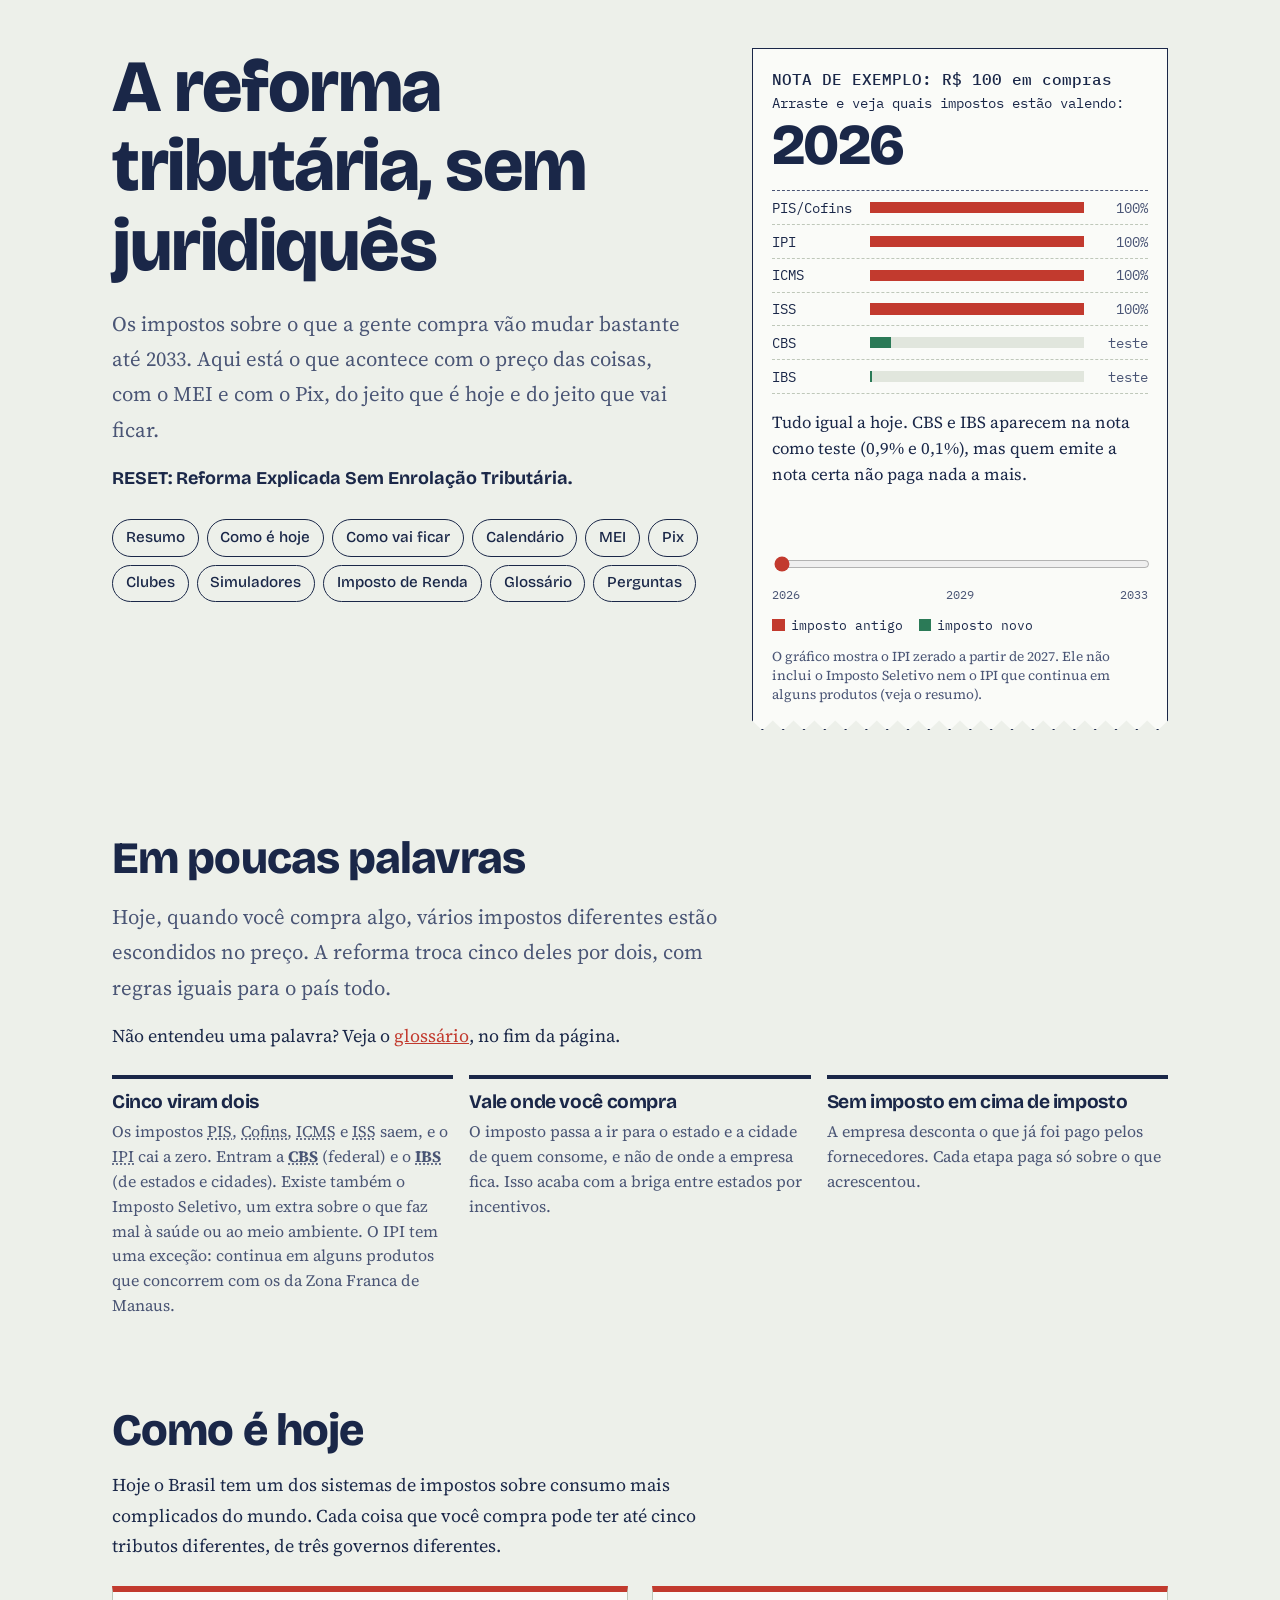
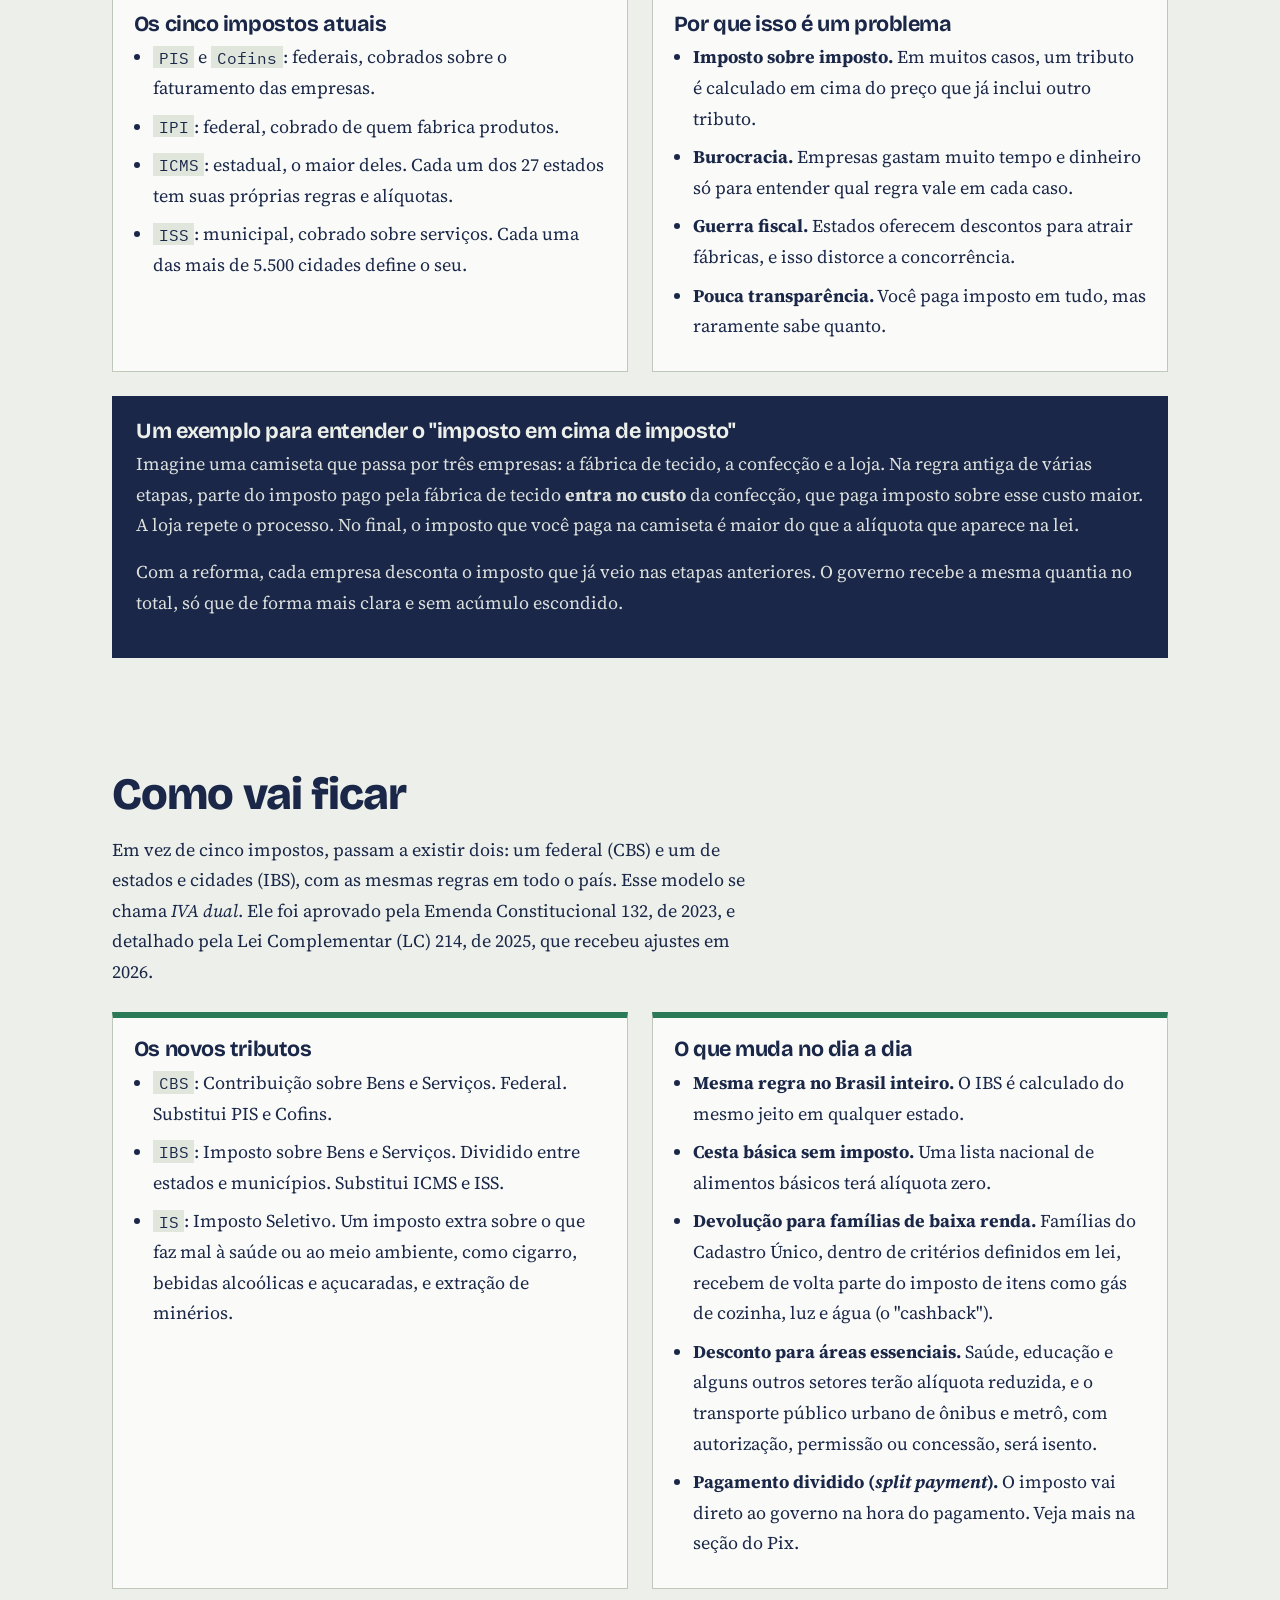
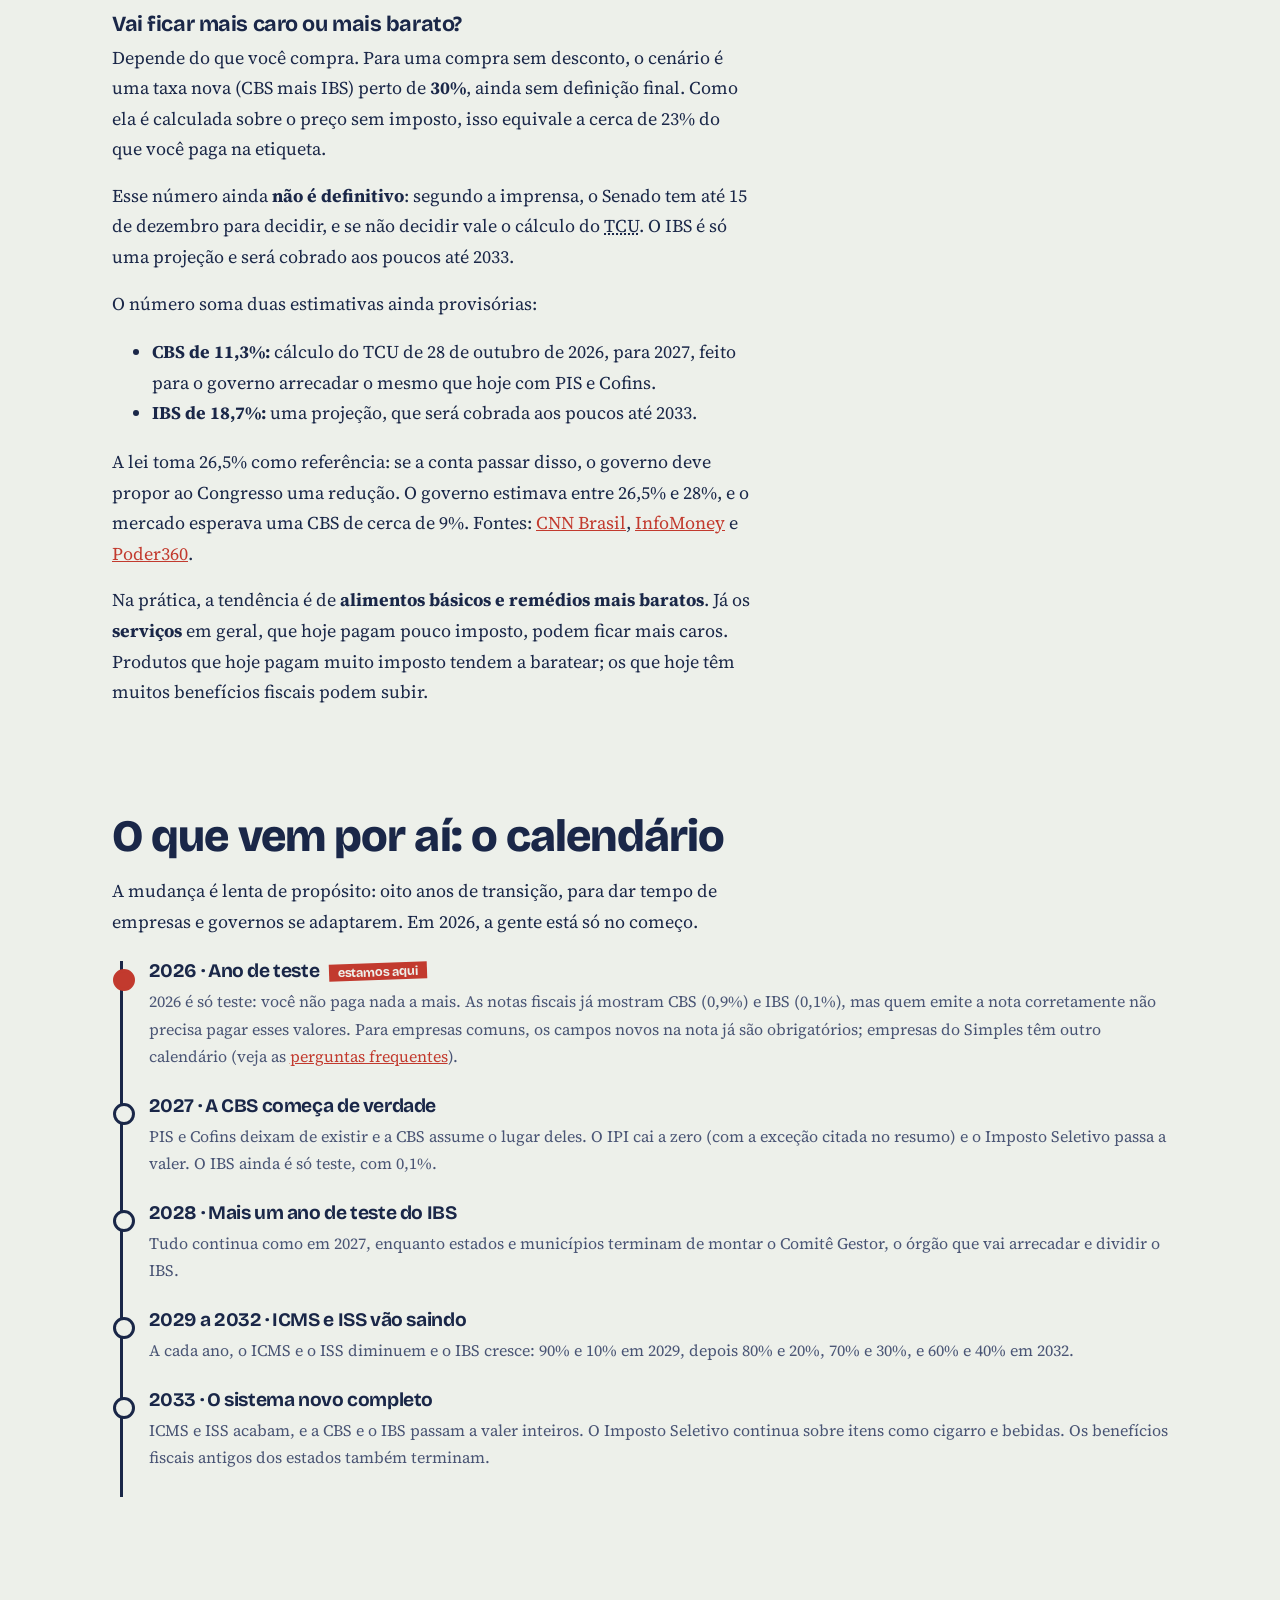
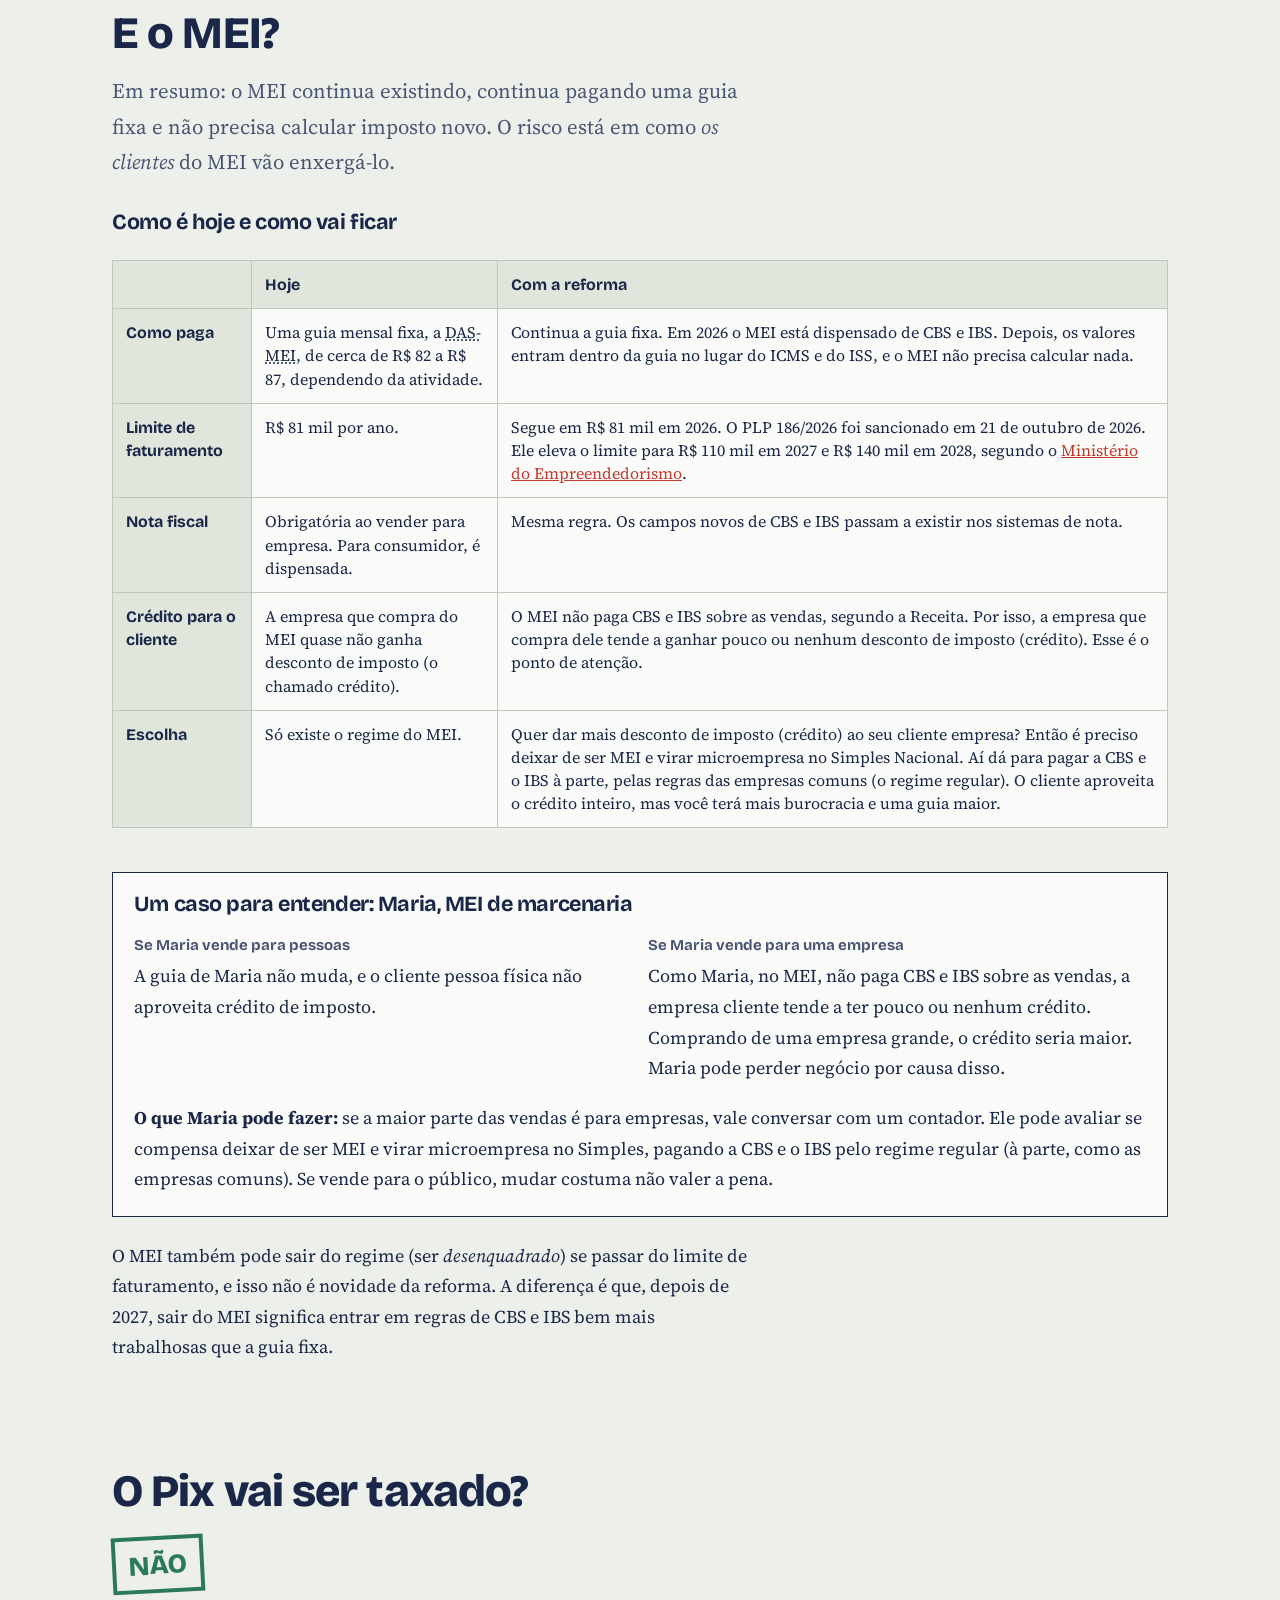
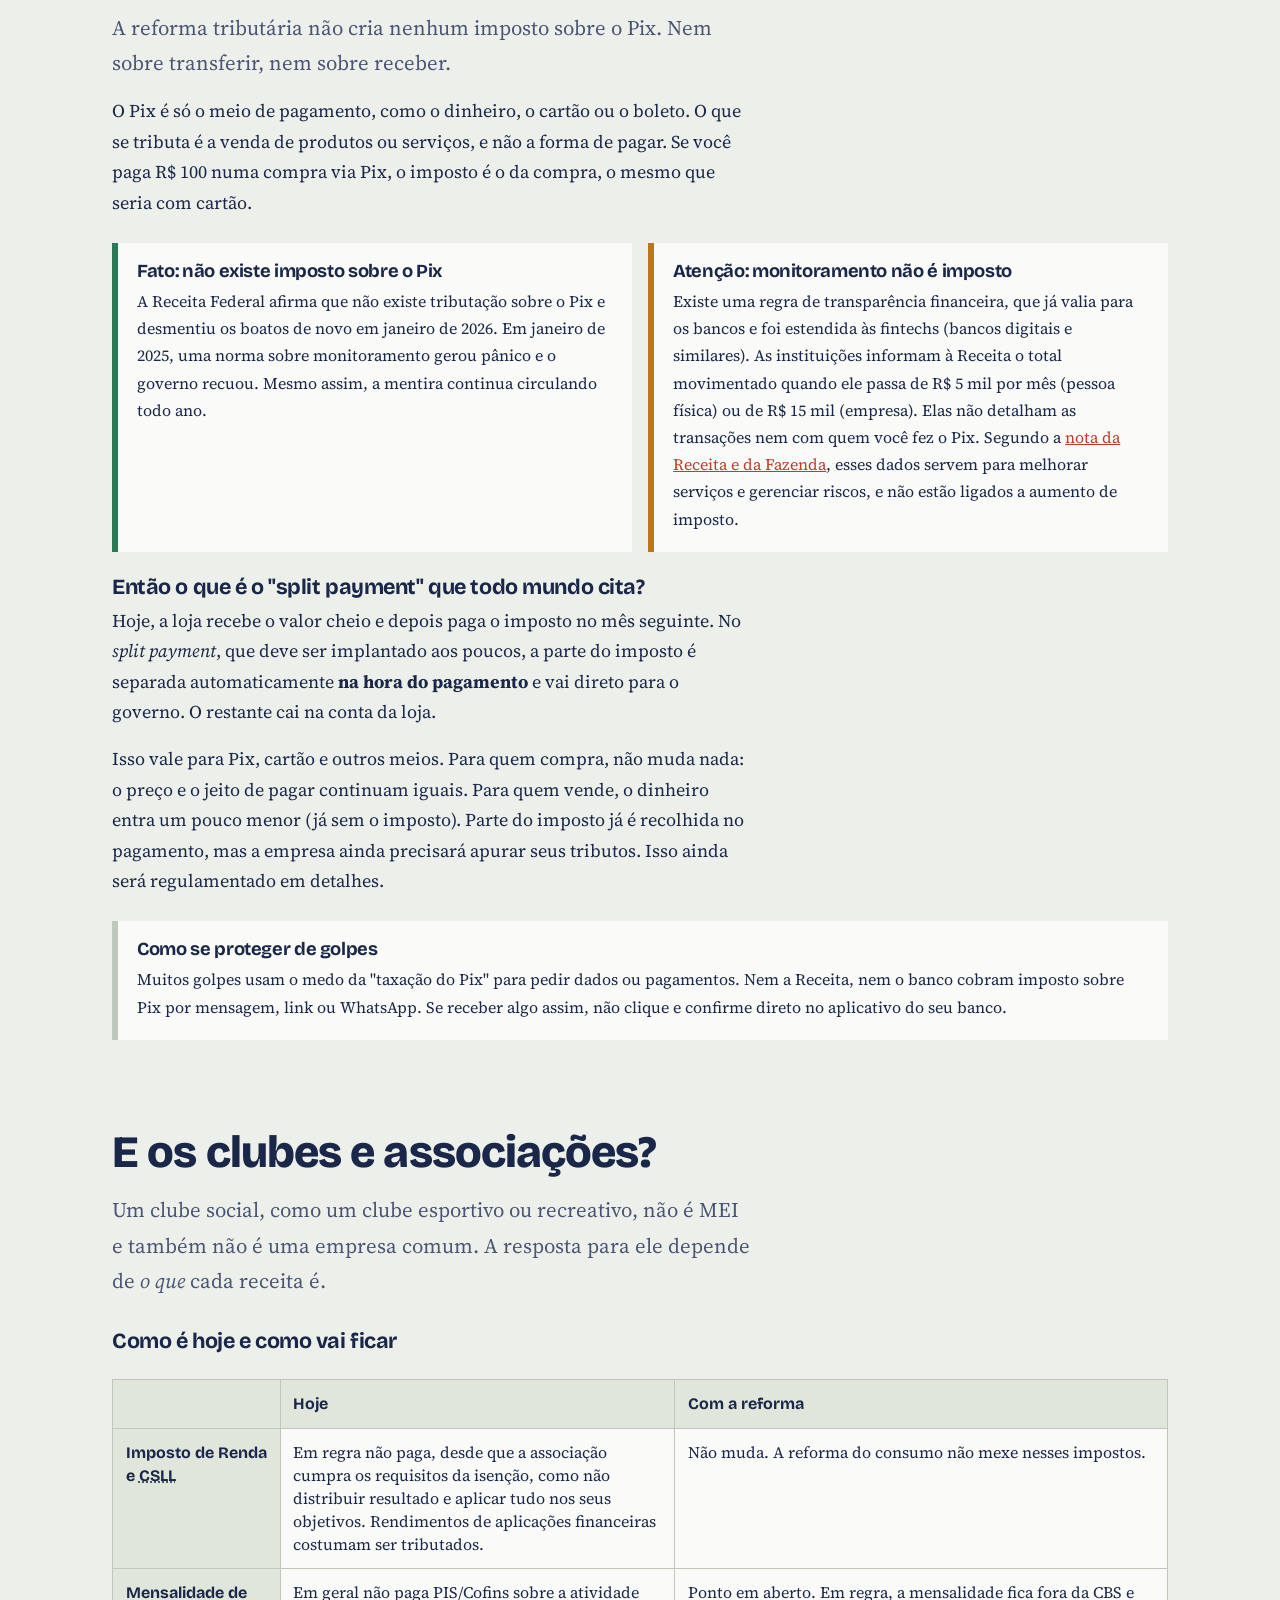
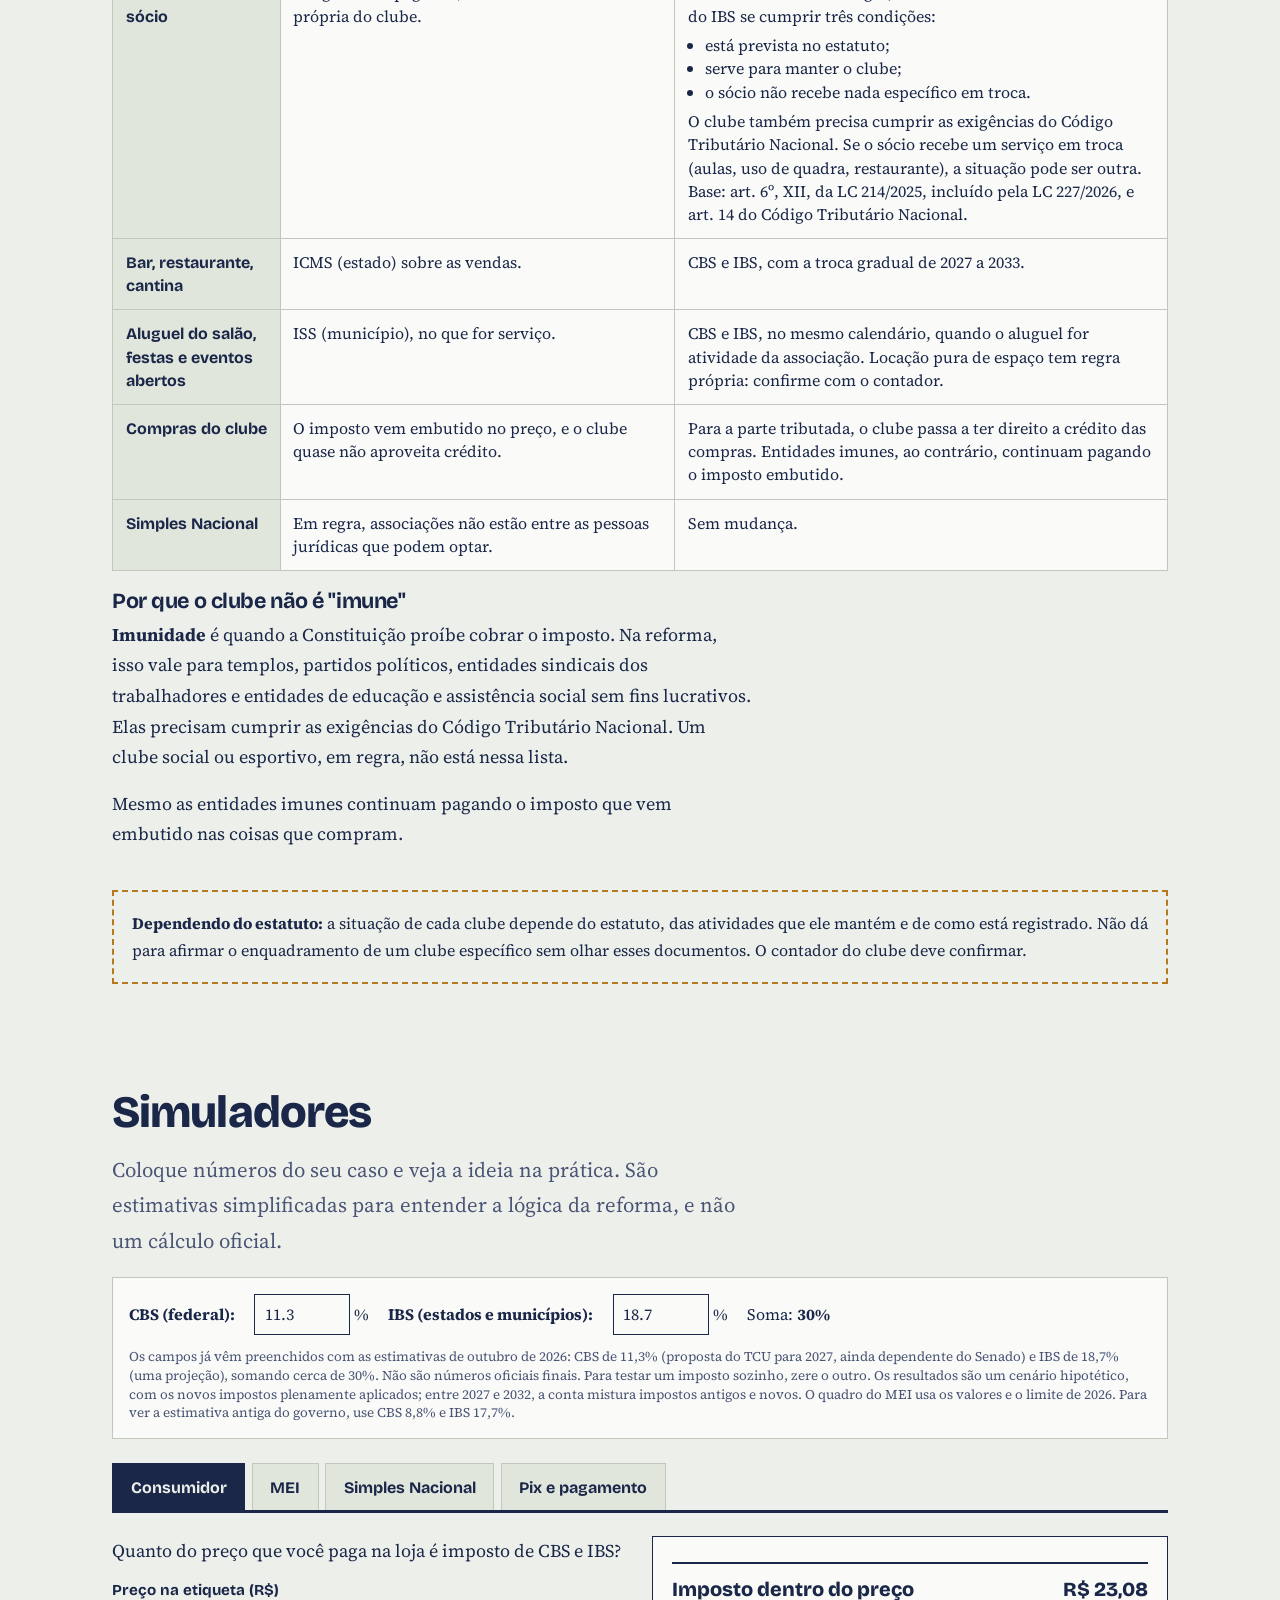
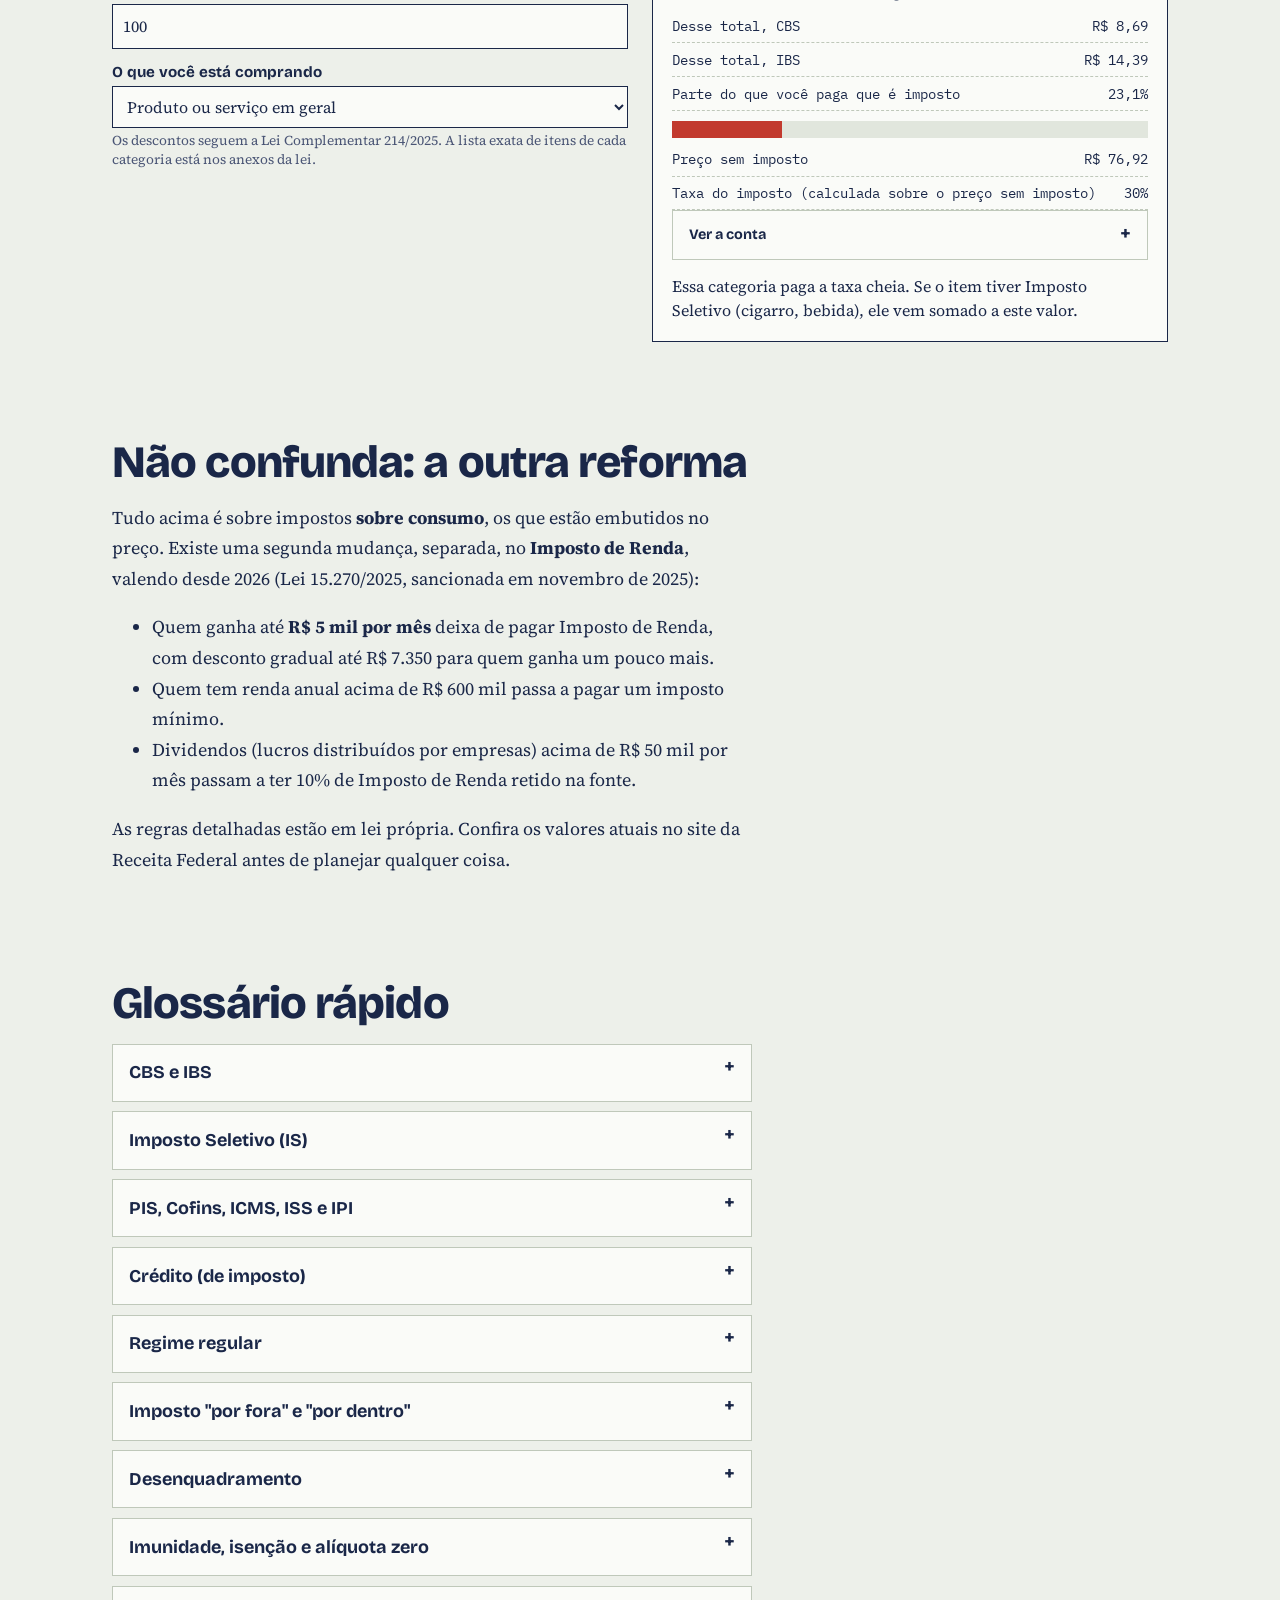
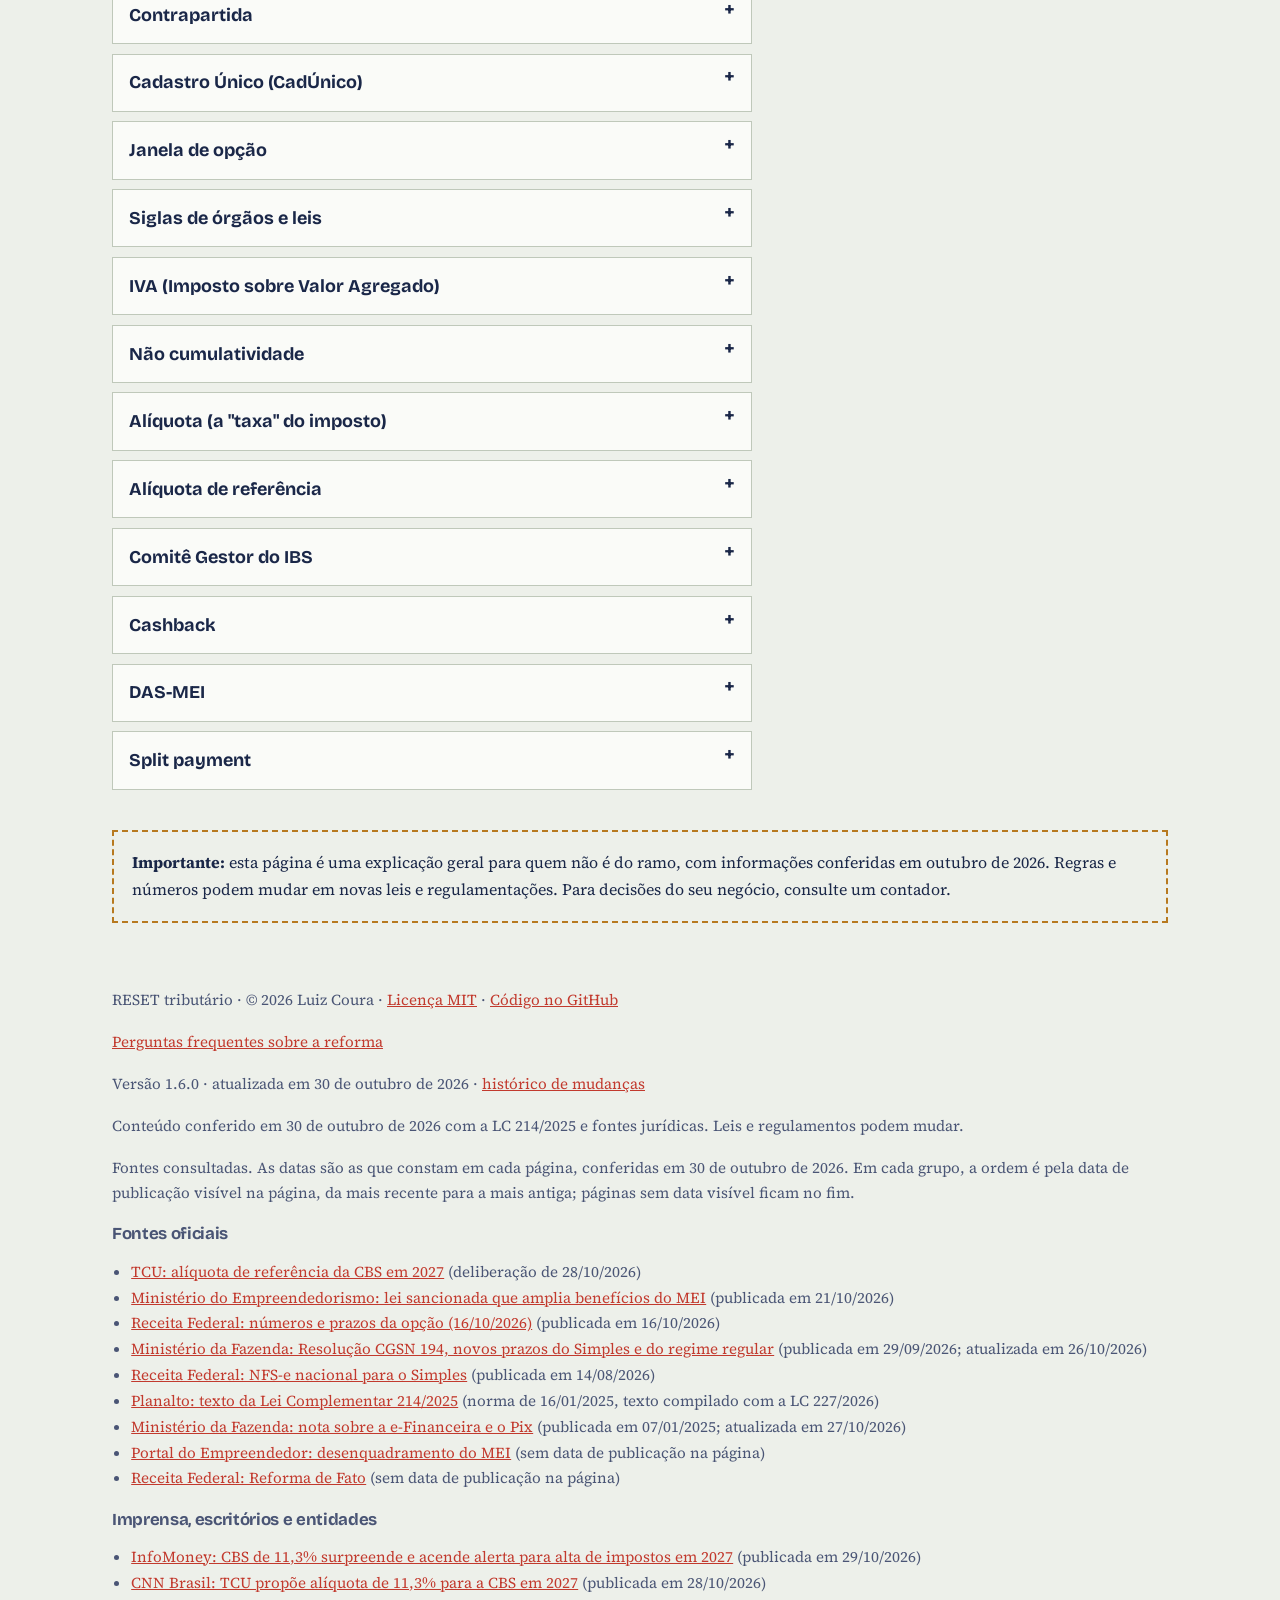
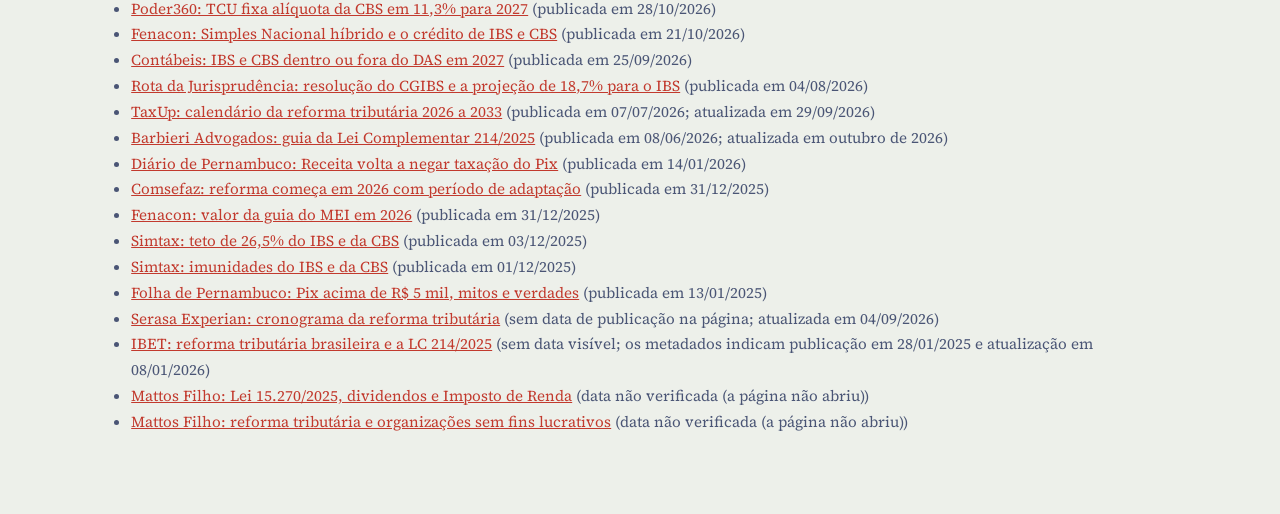
==== commit 0c55dcac: "Corrige a terceira revisão: MEI aberto no ano, taxas zeradas e siglas Co-Authored-By: Claude Sonnet " ====
--- a/index.html
+++ b/index.html
@@ -86,6 +86,7 @@
         <span><b class="cor-velho"></b>imposto antigo</span>
         <span><b class="cor-novo"></b>imposto novo</span>
       </div>
+      <small class="aviso-grafico">O gráfico mostra o IPI zerado a partir de 2027. Ele não inclui o Imposto Seletivo nem o IPI que continua em alguns produtos (veja o resumo).</small>
     </aside>
   </div>
 </header>
@@ -101,7 +102,7 @@
     <div class="tres">
       <div>
         <h3>Cinco viram dois</h3>
-        <p>Os impostos PIS, Cofins, ICMS e ISS saem, e o IPI cai a zero. Entram a <strong><abbr title="Contribuição sobre Bens e Serviços">CBS</abbr></strong> (federal) e o <strong><abbr title="Imposto sobre Bens e Serviços">IBS</abbr></strong> (de estados e cidades). Existe também o Imposto Seletivo, um extra sobre o que faz mal à saúde ou ao meio ambiente. O IPI tem uma exceção: continua em alguns produtos que concorrem com os da Zona Franca de Manaus.</p>
+        <p>Os impostos <abbr title="Programa de Integração Social">PIS</abbr>, <abbr title="Contribuição para o Financiamento da Seguridade Social">Cofins</abbr>, <abbr title="Imposto sobre Circulação de Mercadorias e Serviços">ICMS</abbr> e <abbr title="Imposto Sobre Serviços">ISS</abbr> saem, e o <abbr title="Imposto sobre Produtos Industrializados">IPI</abbr> cai a zero. Entram a <strong><abbr title="Contribuição sobre Bens e Serviços">CBS</abbr></strong> (federal) e o <strong><abbr title="Imposto sobre Bens e Serviços">IBS</abbr></strong> (de estados e cidades). Existe também o Imposto Seletivo, um extra sobre o que faz mal à saúde ou ao meio ambiente. O IPI tem uma exceção: continua em alguns produtos que concorrem com os da Zona Franca de Manaus.</p>
       </div>
       <div>
         <h3>Vale onde você compra</h3>
@@ -171,7 +172,7 @@
         <ul>
           <li><strong>Mesma regra no Brasil inteiro.</strong> O IBS é calculado do mesmo jeito em qualquer estado.</li>
           <li><strong>Cesta básica sem imposto.</strong> Uma lista nacional de alimentos básicos terá alíquota zero.</li>
-          <li><strong>Devolução para famílias de baixa renda.</strong> Quem está no Cadastro Único recebe de volta parte do imposto de itens como gás de cozinha, luz e água (o "cashback").</li>
+          <li><strong>Devolução para famílias de baixa renda.</strong> Famílias do Cadastro Único, dentro de critérios definidos em lei, recebem de volta parte do imposto de itens como gás de cozinha, luz e água (o "cashback").</li>
           <li><strong>Desconto para áreas essenciais.</strong> Saúde, educação e alguns outros setores terão alíquota reduzida, e o transporte público urbano de ônibus e metrô, com autorização, permissão ou concessão, será isento.</li>
           <li><strong>Pagamento dividido (<em>split payment</em>).</strong> O imposto vai direto ao governo na hora do pagamento. Veja mais na seção do Pix.</li>
         </ul>
@@ -180,9 +181,14 @@
 
     <div class="texto">
       <h3>Vai ficar mais caro ou mais barato?</h3>
-      <p>Depende do que você compra. Na média, a taxa nova (CBS mais IBS) deve ficar perto de <strong>30%</strong>. Como ela é calculada sobre o preço sem imposto, isso equivale a cerca de 23% do que você paga na etiqueta.</p>
+      <p>Depende do que você compra. Para uma compra sem desconto, o cenário é uma taxa nova (CBS mais IBS) perto de <strong>30%</strong>, ainda sem definição final. Como ela é calculada sobre o preço sem imposto, isso equivale a cerca de 23% do que você paga na etiqueta.</p>
       <p>Esse número ainda <strong>não é definitivo</strong>: segundo a imprensa, o Senado tem até 15 de dezembro para decidir, e se não decidir vale o cálculo do <abbr title="Tribunal de Contas da União, que fiscaliza as contas do governo">TCU</abbr>. O IBS é só uma projeção e será cobrado aos poucos até 2033.</p>
-      <p>De onde vem esse número: em <strong>28 de outubro de 2026</strong>, o TCU calculou que a CBS de 2027 deve ser de <strong>11,3%</strong>. Assim, o governo arrecada o mesmo que hoje com PIS e Cofins. Somada ao IBS projetado em 18,7%, a conta chega perto de 30%. A lei toma 26,5% como referência: se a conta passar disso, o governo deve propor ao Congresso uma redução. O governo estimava entre 26,5% e 28%, e o mercado esperava uma CBS de cerca de 9%. Fontes: <a href="https://www.cnnbrasil.com.br/economia/money/macroeconomia/reforma-tributaria-tcu-propoe-aliquota-de-113-para-cbs-em-2027/">CNN Brasil</a>, <a href="https://www.infomoney.com.br/business/cbs-de-113-surpreende-e-acende-alerta-para-alta-de-impostos-em-2027/">InfoMoney</a> e <a href="https://www.poder360.com.br/poder-economia/tcu-fixa-aliquota-da-cbs-em-113-para-2027/">Poder360</a>.</p>
+      <p>O número soma duas estimativas ainda provisórias:</p>
+      <ul>
+        <li><strong>CBS de 11,3%:</strong> cálculo do TCU de 28 de outubro de 2026, para 2027, feito para o governo arrecadar o mesmo que hoje com PIS e Cofins.</li>
+        <li><strong>IBS de 18,7%:</strong> uma projeção, que será cobrada aos poucos até 2033.</li>
+      </ul>
+      <p>A lei toma 26,5% como referência: se a conta passar disso, o governo deve propor ao Congresso uma redução. O governo estimava entre 26,5% e 28%, e o mercado esperava uma CBS de cerca de 9%. Fontes: <a href="https://www.cnnbrasil.com.br/economia/money/macroeconomia/reforma-tributaria-tcu-propoe-aliquota-de-113-para-cbs-em-2027/">CNN Brasil</a>, <a href="https://www.infomoney.com.br/business/cbs-de-113-surpreende-e-acende-alerta-para-alta-de-impostos-em-2027/">InfoMoney</a> e <a href="https://www.poder360.com.br/poder-economia/tcu-fixa-aliquota-da-cbs-em-113-para-2027/">Poder360</a>.</p>
       <p>Na prática, a tendência é de <strong>alimentos básicos e remédios mais baratos</strong>. Já os <strong>serviços</strong> em geral, que hoje pagam pouco imposto, podem ficar mais caros. Produtos que hoje pagam muito imposto tendem a baratear; os que hoje têm muitos benefícios fiscais podem subir.</p>
     </div>
   </div>
@@ -216,11 +222,11 @@
     <table>
       <thead><tr><th></th><th>Hoje</th><th>Com a reforma</th></tr></thead>
       <tbody>
-        <tr><th>Como paga</th><td>Uma guia mensal fixa, a DAS-MEI, de cerca de R$ 82 a R$ 87, dependendo da atividade.</td><td>Continua a guia fixa. Em 2026 o MEI está dispensado de CBS e IBS. Depois, os valores entram dentro da guia no lugar do ICMS e do ISS, e o MEI não precisa calcular nada.</td></tr>
-        <tr><th>Limite de faturamento</th><td>R$ 81 mil por ano.</td><td>Segue em R$ 81 mil em 2026. O PLP 186/2026 foi sancionado em 21 de outubro de 2026 e eleva o limite para R$ 110 mil em 2027 e R$ 140 mil em 2028, segundo o <a href="https://www.gov.br/memp/pt-br/assuntos/noticias/lula-sanciona-lei-que-amplia-beneficios-para-meis-e-envia-ao-congresso-pec-sobre-tarifa-zero-no-transporte-coletivo">Ministério do Empreendedorismo</a>.</td></tr>
+        <tr><th>Como paga</th><td>Uma guia mensal fixa, a <abbr title="Documento de Arrecadação do Simples Nacional do MEI">DAS-MEI</abbr>, de cerca de R$ 82 a R$ 87, dependendo da atividade.</td><td>Continua a guia fixa. Em 2026 o MEI está dispensado de CBS e IBS. Depois, os valores entram dentro da guia no lugar do ICMS e do ISS, e o MEI não precisa calcular nada.</td></tr>
+        <tr><th>Limite de faturamento</th><td>R$ 81 mil por ano.</td><td>Segue em R$ 81 mil em 2026. O PLP 186/2026 foi sancionado em 21 de outubro de 2026. Ele eleva o limite para R$ 110 mil em 2027 e R$ 140 mil em 2028, segundo o <a href="https://www.gov.br/memp/pt-br/assuntos/noticias/lula-sanciona-lei-que-amplia-beneficios-para-meis-e-envia-ao-congresso-pec-sobre-tarifa-zero-no-transporte-coletivo">Ministério do Empreendedorismo</a>.</td></tr>
         <tr><th>Nota fiscal</th><td>Obrigatória ao vender para empresa. Para consumidor, é dispensada.</td><td>Mesma regra. Os campos novos de CBS e IBS passam a existir nos sistemas de nota.</td></tr>
         <tr><th>Crédito para o cliente</th><td>A empresa que compra do MEI quase não ganha desconto de imposto (o chamado crédito).</td><td>O MEI não paga CBS e IBS sobre as vendas, segundo a Receita. Por isso, a empresa que compra dele tende a ganhar pouco ou nenhum desconto de imposto (crédito). Esse é o ponto de atenção.</td></tr>
-        <tr><th>Escolha</th><td>Só existe o regime do MEI.</td><td>Quer dar mais desconto de imposto (crédito) ao seu cliente empresa? Então é preciso deixar de ser MEI e virar microempresa no Simples Nacional. Aí dá para pagar a CBS e o IBS à parte, pelas regras das empresas comuns (o regime regular): o cliente aproveita o crédito inteiro, mas você terá mais burocracia e uma guia maior.</td></tr>
+        <tr><th>Escolha</th><td>Só existe o regime do MEI.</td><td>Quer dar mais desconto de imposto (crédito) ao seu cliente empresa? Então é preciso deixar de ser MEI e virar microempresa no Simples Nacional. Aí dá para pagar a CBS e o IBS à parte, pelas regras das empresas comuns (o regime regular). O cliente aproveita o crédito inteiro, mas você terá mais burocracia e uma guia maior.</td></tr>
       </tbody>
     </table>
     </div>
@@ -230,7 +236,7 @@
       <div class="cena">
         <div>
           <small>Se Maria vende para pessoas</small>
-          Nada muda no bolso dela nem no do cliente. Pessoa física não aproveita crédito de imposto.
+          A guia de Maria não muda, e o cliente pessoa física não aproveita crédito de imposto.
         </div>
         <div>
           <small>Se Maria vende para uma empresa</small>
@@ -268,8 +274,8 @@
 
     <div class="texto">
       <h3>Então o que é o "split payment" que todo mundo cita?</h3>
-      <p>Hoje, a loja recebe o valor cheio e depois paga o imposto no mês seguinte. No <em>split payment</em>, que deve ser implantado aos poucos, a parte do imposto é separada automaticamente <strong>na hora do pagamento</strong> e vai direto para o governo, enquanto o restante cai na conta da loja.</p>
-      <p>Isso vale para Pix, cartão e outros meios. Para quem compra, não muda nada: o preço e o jeito de pagar continuam iguais. Para quem vende, o dinheiro entra um pouco menor (já sem o imposto), mas o vendedor não precisa mais lembrar de pagar a guia. Isso ainda será regulamentado em detalhes.</p>
+      <p>Hoje, a loja recebe o valor cheio e depois paga o imposto no mês seguinte. No <em>split payment</em>, que deve ser implantado aos poucos, a parte do imposto é separada automaticamente <strong>na hora do pagamento</strong> e vai direto para o governo. O restante cai na conta da loja.</p>
+      <p>Isso vale para Pix, cartão e outros meios. Para quem compra, não muda nada: o preço e o jeito de pagar continuam iguais. Para quem vende, o dinheiro entra um pouco menor (já sem o imposto). Parte do imposto já é recolhida no pagamento, mas a empresa ainda precisará apurar seus tributos. Isso ainda será regulamentado em detalhes.</p>
     </div>
 
     <div class="mito mt-15">
@@ -291,8 +297,8 @@
     <table>
       <thead><tr><th></th><th>Hoje</th><th>Com a reforma</th></tr></thead>
       <tbody>
-        <tr><th>Imposto de Renda e CSLL</th><td>Em regra não paga, desde que a associação cumpra os requisitos da isenção, como não distribuir resultado e aplicar tudo nos seus objetivos. Rendimentos de aplicações financeiras costumam ser tributados.</td><td>Não muda. A reforma do consumo não mexe nesses impostos.</td></tr>
-        <tr><th>Mensalidade de sócio</th><td>Em geral não paga PIS/Cofins sobre a atividade própria do clube.</td><td>Ponto em aberto. Em regra, a mensalidade fica fora da CBS e do IBS se três coisas forem verdadeiras: está prevista no estatuto, serve para manter o clube e o sócio não recebe nada específico em troca. O clube também precisa cumprir as exigências do Código Tributário Nacional. Se o sócio recebe um serviço em troca (aulas, uso de quadra, restaurante), a situação pode ser outra. Base: art. 6º, XII, da LC 214/2025, incluído pela LC 227/2026, e art. 14 do Código Tributário Nacional.</td></tr>
+        <tr><th>Imposto de Renda e <abbr title="Contribuição Social sobre o Lucro Líquido">CSLL</abbr></th><td>Em regra não paga, desde que a associação cumpra os requisitos da isenção, como não distribuir resultado e aplicar tudo nos seus objetivos. Rendimentos de aplicações financeiras costumam ser tributados.</td><td>Não muda. A reforma do consumo não mexe nesses impostos.</td></tr>
+        <tr><th>Mensalidade de sócio</th><td>Em geral não paga PIS/Cofins sobre a atividade própria do clube.</td><td>Ponto em aberto. Em regra, a mensalidade fica fora da CBS e do IBS se cumprir três condições:<ul><li>está prevista no estatuto;</li><li>serve para manter o clube;</li><li>o sócio não recebe nada específico em troca.</li></ul>O clube também precisa cumprir as exigências do Código Tributário Nacional. Se o sócio recebe um serviço em troca (aulas, uso de quadra, restaurante), a situação pode ser outra. Base: art. 6º, XII, da LC 214/2025, incluído pela LC 227/2026, e art. 14 do Código Tributário Nacional.</td></tr>
         <tr><th>Bar, restaurante, cantina</th><td>ICMS (estado) sobre as vendas.</td><td>CBS e IBS, com a troca gradual de 2027 a 2033.</td></tr>
         <tr><th>Aluguel do salão, festas e eventos abertos</th><td>ISS (município), no que for serviço.</td><td>CBS e IBS, no mesmo calendário, quando o aluguel for atividade da associação. Locação pura de espaço tem regra própria: confirme com o contador.</td></tr>
         <tr><th>Compras do clube</th><td>O imposto vem embutido no preço, e o clube quase não aproveita crédito.</td><td>Para a parte tributada, o clube passa a ter direito a crédito das compras. Entidades imunes, ao contrário, continuam pagando o imposto embutido.</td></tr>
@@ -303,7 +309,7 @@
 
     <div class="texto">
       <h3>Por que o clube não é "imune"</h3>
-      <p><strong>Imunidade</strong> é quando a Constituição proíbe cobrar o imposto. Na reforma, isso vale para templos, partidos políticos, entidades sindicais dos trabalhadores e entidades de educação e assistência social sem fins lucrativos, se cumprirem as exigências do Código Tributário Nacional. Um clube social ou esportivo, em regra, não está nessa lista.</p>
+      <p><strong>Imunidade</strong> é quando a Constituição proíbe cobrar o imposto. Na reforma, isso vale para templos, partidos políticos, entidades sindicais dos trabalhadores e entidades de educação e assistência social sem fins lucrativos. Elas precisam cumprir as exigências do Código Tributário Nacional. Um clube social ou esportivo, em regra, não está nessa lista.</p>
       <p>Mesmo as entidades imunes continuam pagando o imposto que vem embutido nas coisas que compram.</p>
     </div>
 
@@ -326,7 +332,7 @@
       <label for="ref-ibs"><strong>IBS (estados e municípios):</strong></label>
       <span><input type="number" id="ref-ibs" value="18.7" min="0" max="60" step="0.1"> %</span>
       <span>Soma: <strong id="ref-total"></strong></span>
-      <small>Os campos já vêm preenchidos com as estimativas de outubro de 2026: CBS de 11,3% (proposta do TCU para 2027, ainda dependente do Senado) e IBS de 18,7% (uma projeção), somando cerca de 30%. Não são números oficiais finais. Para testar um imposto sozinho, zere o outro. Os resultados mostram como seria com tudo valendo (2033); entre 2027 e 2032, a conta mistura impostos antigos e novos. Para ver a estimativa antiga do governo, use CBS 8,8% e IBS 17,7%.</small>
+      <small>Os campos já vêm preenchidos com as estimativas de outubro de 2026: CBS de 11,3% (proposta do TCU para 2027, ainda dependente do Senado) e IBS de 18,7% (uma projeção), somando cerca de 30%. Não são números oficiais finais. Para testar um imposto sozinho, zere o outro. Os resultados são um cenário hipotético, com os novos impostos plenamente aplicados; entre 2027 e 2032, a conta mistura impostos antigos e novos. O quadro do MEI usa os valores e o limite de 2026. Para ver a estimativa antiga do governo, use CBS 8,8% e IBS 17,7%.</small>
     </div>
 
     <div class="abas" role="tablist" aria-label="Simuladores">
@@ -369,13 +375,13 @@
           <div class="campo"><label for="m-meses">Meses de atividade neste ano</label><input type="number" id="m-meses" value="12" min="1" max="12" step="1" data-inteiro data-un="meses"><small>Se abriu o MEI este ano, o limite é proporcional: R$ 6.750 por mês de atividade (R$ 81 mil ÷ 12). Quem já era MEI no ano anterior usa 12.</small></div>
           <div class="campo"><label for="m-pj">Quanto desse faturamento é de vendas para empresas (%)</label><input type="number" id="m-pj" value="40" min="0" max="100" step="5"></div>
           <div class="campo"><label for="m-comp">Compras mensais com imposto embutido (R$)</label><input type="number" id="m-comp" value="1500" min="0" step="100"><small>Material e insumos que você compra de empresas comuns (regime regular), com o imposto já embutido no preço.</small></div>
-          <div class="campo"><label for="m-sm">Salário mínimo (R$)</label><input type="number" id="m-sm" value="1621" min="0" step="1"><small>A parte do INSS da guia é 5% do salário mínimo.</small></div>
+          <div class="campo"><label for="m-sm">Salário mínimo (R$)</label><input type="number" id="m-sm" value="1621" min="0" step="1"><small>A parte do <abbr title="Instituto Nacional do Seguro Social">INSS</abbr> da guia é 5% do salário mínimo.</small></div>
         </div>
         <div class="resultado" aria-live="polite">
           <div class="linha"><span>Guia mensal (DAS-MEI)</span><span id="m-das"></span></div>
           <div class="linha"><span>Faturamento no ano (média por mês × meses de atividade)</span><span id="m-anual"></span></div>
           <div class="linha"><span id="m-limrot">Situação no limite de R$ 81 mil</span><span id="m-lim"></span></div>
-          <div class="linha"><span>Se você saísse da guia fixa, pagaria de CBS e IBS por mês (já descontado o que veio nas suas compras). Não inclui outros tributos nem o que você deixaria de pagar na guia.</span><span id="m-normal"></span></div>
+          <div class="linha"><span>CBS e IBS estimados ao sair do MEI, por mês (já com o desconto das compras). Não compara a carga total.</span><span id="m-normal"></span></div>
           <div class="linha"><span>Desse total, CBS</span><span id="m-ncbs"></span></div>
           <div class="linha"><span>Desse total, IBS</span><span id="m-nibs"></span></div>
           <div class="linha"><span>Crédito que o cliente empresa teria se você saísse da guia (por mês)</span><span id="m-cred"></span></div>
@@ -391,12 +397,12 @@
     <div class="painel" role="tabpanel" id="p-simples" aria-labelledby="tab-simples" hidden>
       <div class="sim">
         <div class="campos">
-          <p class="sem-margem">Se você está no Simples Nacional, a empresa tem duas formas de pagar a CBS e o IBS. <strong>Opção 1:</strong> tudo junto na guia mensal do Simples (a DAS), como hoje. <strong>Opção 2:</strong> a CBS e o IBS saem da guia e são pagos à parte, pelas regras das empresas comuns (regime regular); o resto continua no Simples. A opção 2 dá mais crédito ao seu cliente empresa, mas costuma dar mais trabalho. Compare abaixo.</p>
+          <p class="sem-margem">Se você está no Simples Nacional, a empresa tem duas formas de pagar a CBS e o IBS. <strong>Opção 1:</strong> tudo junto na guia mensal do Simples (a <abbr title="Documento de Arrecadação do Simples Nacional">DAS</abbr>), como hoje. <strong>Opção 2:</strong> a CBS e o IBS saem da guia e são pagos à parte, pelas regras das empresas comuns (regime regular); o resto continua no Simples. A opção 2 pode dar mais crédito à empresa cliente que tenha direito a aproveitá-lo, mas costuma dar mais trabalho. Compare abaixo.</p>
           <div class="campo"><label for="s-fat">Faturamento médio por mês (R$)</label><input type="number" id="s-fat" value="40000" min="0" step="1000"></div>
           <div class="campo"><label for="s-pj">Quanto desse faturamento é de vendas para empresas (%)</label><input type="number" id="s-pj" value="40" min="0" max="100" step="5"></div>
           <div class="campo"><label for="s-comp">Compras mensais com imposto embutido (R$)</label><input type="number" id="s-comp" value="10000" min="0" step="500"><small>Material e insumos que você compra de empresas comuns (regime regular), com o imposto já embutido no preço.</small></div>
           <div class="campo"><label for="s-aliq">Quanto você paga de guia do Simples em relação ao que fatura (%)</label><input type="number" id="s-aliq" value="8" min="0" max="35" step="0.5"><small>Exemplo: guia de R$ 800 para faturamento de R$ 10.000 = 8%. Seu contador sabe o número exato.</small></div>
-          <div class="campo"><label for="s-parte">Que parte da guia é CBS e IBS (%)</label><input type="number" id="s-parte" value="30" min="0" max="100" step="5"><small>Valor de exemplo. Se não souber, deixe como está: o resultado é só uma ideia. A divisão exata depende da regulamentação.</small></div>
+          <div class="campo"><label for="s-parte">Quanto da sua guia corresponde a CBS e IBS (%)</label><input type="number" id="s-parte" value="30" min="0" max="100" step="5"><small>Peça esse percentual ao contador. O 30% já preenchido é só um exemplo, e o resultado é só uma ideia.</small></div>
         </div>
         <div class="resultado" aria-live="polite">
           <div class="linha"><span>Guia do Simples hoje (por mês)</span><span id="s-das"></span></div>
@@ -410,7 +416,7 @@
           <div class="linha"><span>Diferença da opção 2 em relação à 1</span><span id="s-dif"></span></div>
           <p class="msg" id="s-msg"></p>
           <p class="msg"><strong>O que é crédito:</strong> é o desconto de imposto que a empresa que compra recebe pelo imposto que o fornecedor já pagou na venda. Quanto maior o imposto que você paga, maior o crédito do seu cliente empresa.</p>
-          <p class="msg">Na opção 1, a empresa não aproveita crédito nas compras, e o cliente só se credita do que foi pago dentro da guia. Na opção 2, os dois lados têm crédito cheio.</p>
+          <p class="msg">Na opção 1, a empresa não aproveita crédito nas compras, e o cliente só se credita do que foi pago dentro da guia. Na opção 2, o crédito pode ser maior para os dois lados, desde que a compra dê direito a ele.</p>
           <p class="msg"><strong>Até quando dá para escolher:</strong> a escolha só vale em épocas fixas, chamadas <em>janelas</em>, e os prazos mudam. Para 2027, a Resolução CGSN 194 (<a href="https://www.gov.br/fazenda/pt-br/assuntos/noticias/2026/setembro/simples-nacional-2027-tem-novos-prazos-para-microempresas-e-empresas-de-pequeno-porte/">Ministério da Fazenda, 29/09/2026</a>) fixou:</p>
           <ul class="lista-msg">
             <li>Ficar no Simples: até 15 de outubro de 2026 (prazo já encerrado).</li>
@@ -469,17 +475,17 @@
       <details><summary>CBS e IBS</summary><p>CBS é a Contribuição sobre Bens e Serviços, um imposto federal novo que substitui PIS e Cofins. IBS é o Imposto sobre Bens e Serviços, um imposto novo de estados e cidades que substitui ICMS e ISS.</p></details>
       <details><summary>Imposto Seletivo (IS)</summary><p>Um imposto extra sobre o que faz mal à saúde ou ao meio ambiente, como cigarro e bebida alcoólica.</p></details>
       <details><summary>PIS, Cofins, ICMS, ISS e IPI</summary><p>Os cinco impostos atuais sobre consumo. PIS e Cofins são federais e incidem sobre o faturamento das empresas. IPI é federal e incide sobre produtos fabricados. ICMS é estadual e incide sobre mercadorias. ISS é municipal e incide sobre serviços.</p></details>
-      <details><summary>Crédito (de imposto)</summary><p>É o desconto que a empresa recebe, no imposto que paga ao vender, pelo imposto que já veio embutido no que ela comprou. Quanto mais imposto o fornecedor paga, maior o crédito de quem compra dele.</p></details>
+      <details><summary>Crédito (de imposto)</summary><p>É o desconto que a empresa recebe, no imposto que paga ao vender, pelo imposto que já veio embutido no que ela comprou. Quando a compra dá direito a crédito, quanto mais imposto o fornecedor paga, maior o desconto de quem compra dele.</p></details>
       <details><summary>Regime regular</summary><p>O jeito das empresas comuns pagarem CBS e IBS, descontando o imposto das compras. A empresa do Simples Nacional pode escolher pagar CBS e IBS assim e manter o resto na guia do Simples. Também aparece como "Simples híbrido".</p></details>
-      <details><summary>Imposto "por fora" e "por dentro"</summary><p>"Por fora" é quando a taxa é aplicada sobre o preço sem imposto e depois somada. No preço da etiqueta, o imposto já vem incluído. Por isso 30% de taxa equivalem a cerca de 23% do preço que você paga.</p></details>
+      <details><summary>Imposto "por fora" e "por dentro"</summary><p>"Por fora": a taxa é aplicada sobre o preço sem imposto e depois somada. Em R$ 100 sem imposto, uma taxa de 30% dá R$ 30, e a etiqueta marca R$ 130. "Por dentro": a taxa é aplicada sobre o preço final, que já inclui o imposto. A reforma usa o cálculo "por fora"; por isso 30% de taxa equivalem a cerca de 23% do preço que você paga.</p></details>
       <details><summary>Desenquadramento</summary><p>Sair do MEI (ou de outro regime) por passar do limite de faturamento ou por pedido próprio.</p></details>
       <details><summary>Imunidade, isenção e alíquota zero</summary><p>Imunidade: a Constituição proíbe cobrar o imposto. Isenção: a lei dispensa de pagar. Alíquota zero: o imposto existe, mas a taxa é 0%.</p></details>
       <details><summary>Contrapartida</summary><p>Algo que o sócio recebe em troca do que paga, como aula, uso de quadra ou refeição.</p></details>
       <details><summary>Cadastro Único (CadÚnico)</summary><p>Cadastro do governo de famílias de baixa renda, que dá acesso a programas e benefícios.</p></details>
       <details><summary>Janela de opção</summary><p>Período fixo em que a empresa pode escolher ou desistir de um regime. Fora dele, não dá para mudar.</p></details>
       <details><summary>Siglas de órgãos e leis</summary><p>TCU: Tribunal de Contas da União, que fiscaliza as contas do governo. CGSN: Comitê Gestor do Simples Nacional. LC: Lei Complementar. EC: Emenda Constitucional. PLP: projeto de lei complementar.</p></details>
-      <details><summary>IVA (Imposto sobre Valor Agregado)</summary><p>Modelo usado em mais de 170 países. Cada empresa paga imposto só sobre o valor que acrescentou ao produto, descontando o que já foi pago antes.</p></details>
-      <details><summary>Não cumulatividade</summary><p>É a regra de "sem imposto em cima de imposto". O que uma empresa pagou ao comprar insumos vira crédito para abater do que ela vai pagar ao vender.</p></details>
+      <details><summary>IVA (Imposto sobre Valor Agregado)</summary><p>Modelo usado em muitos países. Cada empresa paga imposto só sobre o valor que acrescentou ao produto, descontando o que já foi pago antes.</p></details>
+      <details><summary>Não cumulatividade</summary><p>Evita cobrar de novo o imposto das etapas anteriores: o que a empresa pagou ao comprar insumos vira crédito para abater do que ela vai pagar ao vender.</p></details>
       <details><summary>Alíquota (a "taxa" do imposto)</summary><p>A porcentagem do imposto. Alíquota de 10% sobre R$ 100 significa R$ 10 de imposto. Alíquota efetiva é o quanto você realmente paga, em porcentagem do que fatura.</p></details>
       <details><summary>Alíquota de referência</summary><p>A alíquota "padrão" de CBS e IBS, calculada para o governo arrecadar o mesmo que hoje. Produtos com desconto pagam uma fração dela.</p></details>
       <details><summary>Comitê Gestor do IBS</summary><p>Órgão de estados e municípios que vai arrecadar o IBS e dividir entre eles. Está sendo montado durante a transição.</p></details>
@@ -499,15 +505,15 @@
   <div class="wrap">
     <p>RESET tributário · © 2026 Luiz Coura · <a href="https://github.com/luizcoura/reset-tributario/blob/main/LICENSE">Licença MIT</a> · <a href="https://github.com/luizcoura/reset-tributario">Código no GitHub</a></p>
     <p><a href="perguntas.html">Perguntas frequentes sobre a reforma</a></p>
-    <p>Versão 1.5.0 · atualizada em 30 de outubro de 2026 · <a href="https://github.com/luizcoura/reset-tributario/blob/main/CHANGELOG.md">histórico de mudanças</a></p>
+    <p>Versão 1.6.0 · atualizada em 30 de outubro de 2026 · <a href="https://github.com/luizcoura/reset-tributario/blob/main/CHANGELOG.md">histórico de mudanças</a></p>
     <p>Conteúdo conferido em 30 de outubro de 2026 com a LC 214/2025 e fontes jurídicas. Leis e regulamentos podem mudar.</p>
-    <p>Fontes consultadas. As datas são as que constam em cada página, conferidas em 30 de outubro de 2026. Dentro de cada grupo, da mais recente para a mais antiga.</p>
+    <p>Fontes consultadas. As datas são as que constam em cada página, conferidas em 30 de outubro de 2026. Em cada grupo, a ordem é pela data de publicação visível na página, da mais recente para a mais antiga; páginas sem data visível ficam no fim.</p>
     <h3>Fontes oficiais</h3>
     <ul>
       <li><a href="https://sites.tcu.gov.br/reforma-tributaria/visao-cbs-2027.html">TCU: alíquota de referência da CBS em 2027</a> <span class="data">(deliberação de 28/10/2026)</span></li>
       <li><a href="https://www.gov.br/memp/pt-br/assuntos/noticias/lula-sanciona-lei-que-amplia-beneficios-para-meis-e-envia-ao-congresso-pec-sobre-tarifa-zero-no-transporte-coletivo">Ministério do Empreendedorismo: lei sancionada que amplia benefícios do MEI</a> <span class="data">(publicada em 21/10/2026)</span></li>
       <li><a href="https://www.gov.br/receitafederal/pt-br/assuntos/noticias/2026/outubro/a-receita-federal-divulga-a-atualizacao-dos-numeros-referentes-as-solicitacoes-de-opcao-pelo-simples-nacional-e-pelo-regime-regular-do-ibs-e-da-cbs">Receita Federal: números e prazos da opção (16/10/2026)</a> <span class="data">(publicada em 16/10/2026)</span></li>
-      <li><a href="https://www.gov.br/fazenda/pt-br/assuntos/noticias/2026/setembro/simples-nacional-2027-tem-novos-prazos-para-microempresas-e-empresas-de-pequeno-porte/">Ministério da Fazenda: Resolução CGSN 194, novos prazos do Simples e do regime regular</a> <span class="data">(publicada em 29/09/2026)</span></li>
+      <li><a href="https://www.gov.br/fazenda/pt-br/assuntos/noticias/2026/setembro/simples-nacional-2027-tem-novos-prazos-para-microempresas-e-empresas-de-pequeno-porte/">Ministério da Fazenda: Resolução CGSN 194, novos prazos do Simples e do regime regular</a> <span class="data">(publicada em 29/09/2026; atualizada em 26/10/2026)</span></li>
       <li><a href="https://www.gov.br/receitafederal/pt-br/assuntos/noticias/2026/agosto/simples-nacional-nfs-e-nacional-sera-obrigatoria-para-me-e-epp-a-partir-de-1o-de-novembro-de-2026">Receita Federal: NFS-e nacional para o Simples</a> <span class="data">(publicada em 14/08/2026)</span></li>
       <li><a href="https://www.planalto.gov.br/ccivil_03/leis/lcp/lcp214.htm">Planalto: texto da Lei Complementar 214/2025</a> <span class="data">(norma de 16/01/2025, texto compilado com a LC 227/2026)</span></li>
       <li><a href="https://www.gov.br/fazenda/pt-br/canais_atendimento/imprensa/notas-a-imprensa/2025/janeiro/receita-federal-esclarece-evolucao-na-e-financeira">Ministério da Fazenda: nota sobre a e-Financeira e o Pix</a> <span class="data">(publicada em 07/01/2025; atualizada em 27/10/2026)</span></li>
@@ -531,7 +537,7 @@
       <li><a href="https://simtax.com.br/imunidades-ibs-cbs-lei-complementar-214-2025/">Simtax: imunidades do IBS e da CBS</a> <span class="data">(publicada em 01/12/2025)</span></li>
       <li><a href="https://www.folhape.com.br/economia/pix-acima-de-r-5-mil-veja-mitos-e-verdades/384071/">Folha de Pernambuco: Pix acima de R$ 5 mil, mitos e verdades</a> <span class="data">(publicada em 13/01/2025)</span></li>
       <li><a href="https://www.serasaexperian.com.br/conteudos/cronograma-da-reforma-tributaria/">Serasa Experian: cronograma da reforma tributária</a> <span class="data">(sem data de publicação na página; atualizada em 04/09/2026)</span></li>
-      <li><a href="https://www.ibet.com.br/reforma-tributaria-brasileira-2025-lc-214-2025/">IBET: reforma tributária brasileira e a LC 214/2025</a> <span class="data">(sem data de publicação na página)</span></li>
+      <li><a href="https://www.ibet.com.br/reforma-tributaria-brasileira-2025-lc-214-2025/">IBET: reforma tributária brasileira e a LC 214/2025</a> <span class="data">(sem data visível; os metadados indicam publicação em 28/01/2025 e atualização em 08/01/2026)</span></li>
       <li><a href="https://www.mattosfilho.com.br/?p=118366">Mattos Filho: Lei 15.270/2025, dividendos e Imposto de Renda</a> <span class="data">(data não verificada (a página não abriu))</span></li>
       <li><a href="https://www.mattosfilho.com.br/unico/reforma-tributaria-organizacoes-sem-fins-lucrativos/">Mattos Filho: reforma tributária e organizações sem fins lucrativos</a> <span class="data">(data não verificada (a página não abriu))</span></li>
     </ul>
@@ -606,6 +612,7 @@
   function avisa(el){
     var v=parseFloat(el.value),u=n(el.id),t='';
     if(!isFinite(v))t='Campo vazio ou inválido. O cálculo usou '+usado(el,u)+'.';
+    else if(el.hasAttribute('data-inteiro')&&v!==u&&Math.round(v)===u)t='Os meses são números inteiros. O cálculo usou '+usado(el,u)+'.';
     else if(v!==u)t='Valor fora do limite permitido. O cálculo usou '+usado(el,u)+'.';
     $('av-'+el.id).textContent=t}
   // arredonda para centavos, para que as partes exibidas fechem com o total
@@ -666,9 +673,9 @@
     $('m-ncbs').textContent=brl.format(pn[0]);$('m-nibs').textContent=brl.format(pn[1]);
     $('m-ccbs').textContent=brl.format(pc[0]);$('m-cibs').textContent=brl.format(pc[1]);
     var msg;
-    if(anual>lm)msg='Esse faturamento passa do limite do MEI. Se passar até 20%, você paga uma guia extra sobre o excesso e deixa de ser MEI em janeiro do ano seguinte. Se passar mais de 20%, você deixa de ser MEI desde o começo do ano. ("Desenquadrar" é sair do MEI.) Fale com um contador.';
+    if(anual>lm)msg=anual<=lm*1.2?'Esse faturamento passa do limite do MEI em '+brl.format(anual-lm)+', até 20% acima. Você paga uma guia extra sobre o excesso e deixa de ser MEI em janeiro do ano seguinte. ("Desenquadrar" é sair do MEI.) Fale com um contador.':'Esse faturamento passa do limite do MEI em '+brl.format(anual-lm)+', mais de 20% acima. Você deixa de ser MEI desde '+(meses<12?'a abertura do CNPJ':'o começo do ano')+'. ("Desenquadrar" é sair do MEI.) Fale com um contador.';
     else if(pj<.3)msg='Como a maior parte das suas vendas é para pessoas, o crédito do cliente empresa pesa pouco. Na maioria dos casos, vale ficar na guia fixa.';
-    else msg='Com bastante venda para empresas, o seu cliente pode preferir comprar de quem dê crédito cheio. Fora da guia, você pagaria cerca de '+brl.format(normal)+' por mês de CBS e IBS, sem contar outros tributos nem o que deixaria de pagar na guia. Compare isso com o negócio que você pode perder e fale com um contador antes de decidir.';
+    else msg='Com bastante venda para empresas, o seu cliente pode preferir comprar de quem dê mais crédito. Fora da guia, você pagaria cerca de '+brl.format(normal)+' por mês de CBS e IBS, sem contar outros tributos nem o que deixaria de pagar na guia. Compare isso com o negócio que você pode perder e fale com um contador antes de decidir.';
     if(liqN<0)msg+=' Se saísse da guia, as compras com imposto superariam as vendas: sobraria um saldo de '+brl.format(-liqN)+' por mês a recuperar (estimativa).';
     $('m-msg').textContent=msg;
   }
@@ -692,12 +699,13 @@
     $('s-dif').className=dif>0?'ruim':dif<0?'bom':'';
     var m;
     if(fat<=0)m='Informe o faturamento para comparar.';
-    else if(!(r>0))m='Com a CBS e o IBS zerados lá em cima, a comparação não faz sentido. Preencha as duas taxas para comparar.';
+    else if(!(r>0))m='Com a CBS e o IBS zerados lá em cima, a comparação não faz sentido. Informe pelo menos uma taxa maior que zero.';
     else if(pj<.3)m='Como a maior parte das suas vendas é para pessoas, o crédito do cliente empresa pesa pouco. Em geral, a opção 1, mais simples, tende a ser suficiente.';
-    else if(dif<0)m='Com estes números, a opção 2 custa menos e ainda dá ao cliente empresa o crédito cheio ('+brl.format(credH)+' contra '+brl.format(credP)+' por mês). Vale conferir com o contador.';
-    else m='Com estes números, a opção 2 custa '+brl.format(dif)+' a mais por mês, mas dá ao seu cliente empresa um crédito maior ('+brl.format(credH)+' contra '+brl.format(credP)+'). Compare com o negócio que você pode perder e fale com um contador.';
+    else if(dif<0)m='Com estes números, a opção 2 custa menos e ainda pode dar à empresa cliente um crédito maior ('+brl.format(credH)+' contra '+brl.format(credP)+' por mês). Vale conferir com o contador.';
+    else m='Com estes números, a opção 2 custa '+brl.format(dif)+' a mais por mês, mas pode dar à empresa cliente um crédito maior ('+brl.format(credH)+' contra '+brl.format(credP)+'). Compare com o negócio que você pode perder e fale com um contador.';
     if(liqH<0&&r>0)m+=' Na opção 2, o crédito das compras supera o imposto das vendas: sobra um saldo de '+brl.format(-liqH)+' por mês a recuperar (estimativa), que não foi abatido do total acima.';
     $('s-msg').textContent=m;
+    if(!(r>0)&&fat>0)['s-p-tot','s-p-cred','s-h-tot','s-h-das','s-h-cbs','s-h-ibs','s-h-cred','s-dif'].forEach(function(id){$(id).textContent='indisponível';$(id).className=''});
   }
 
   function pix(){
--- a/style.css
+++ b/style.css
@@ -196,3 +196,5 @@
 .mt-2{margin-top:2rem}
 footer h3{font-size:1.05rem;margin:1.2rem 0 .3rem}
 .resultado ul.lista-msg{font-family:var(--corpo);font-size:1rem;line-height:1.5;margin:.3rem 0 .6rem;padding-left:1.2rem}
+.nota .aviso-grafico{display:block;font-family:var(--corpo);font-size:.85rem;line-height:1.4;margin-top:.7rem;color:var(--tinta-suave)}
+.tabela-rolagem td ul{margin:.4rem 0;padding-left:1.1rem}
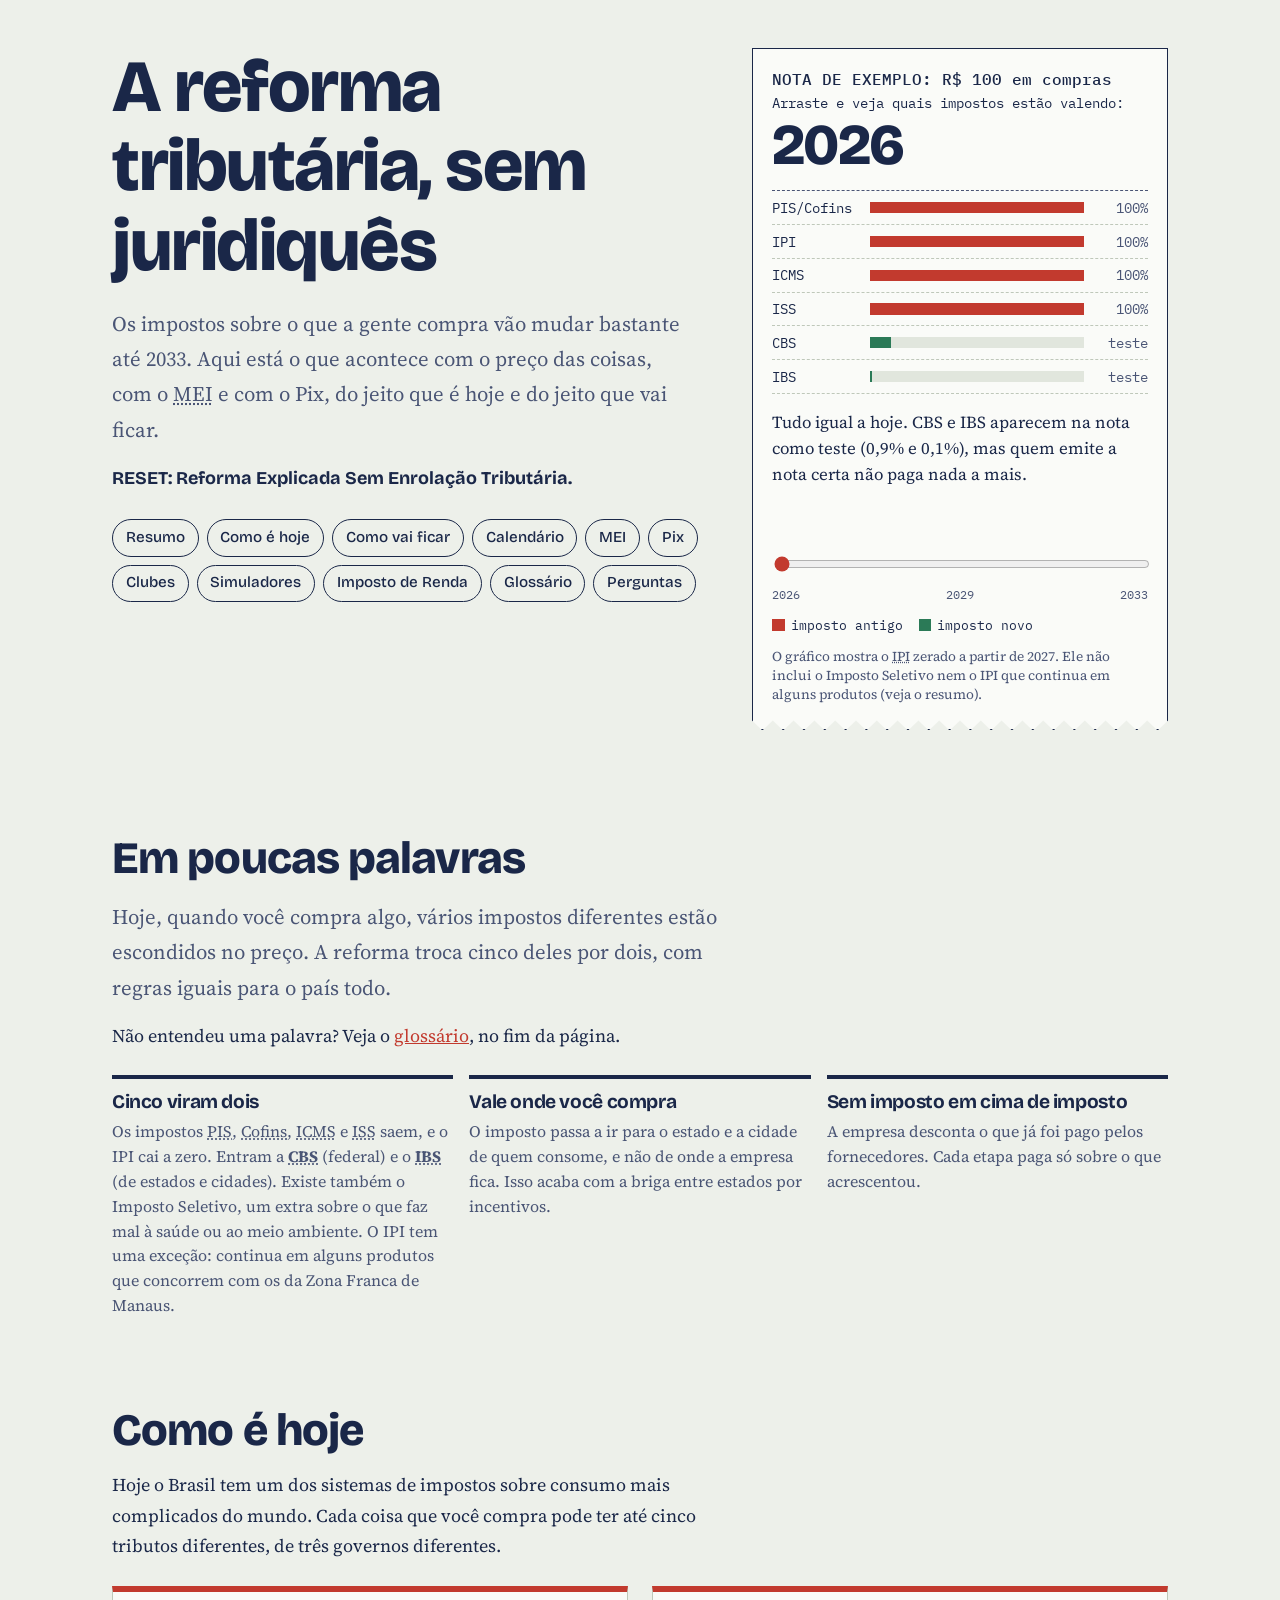
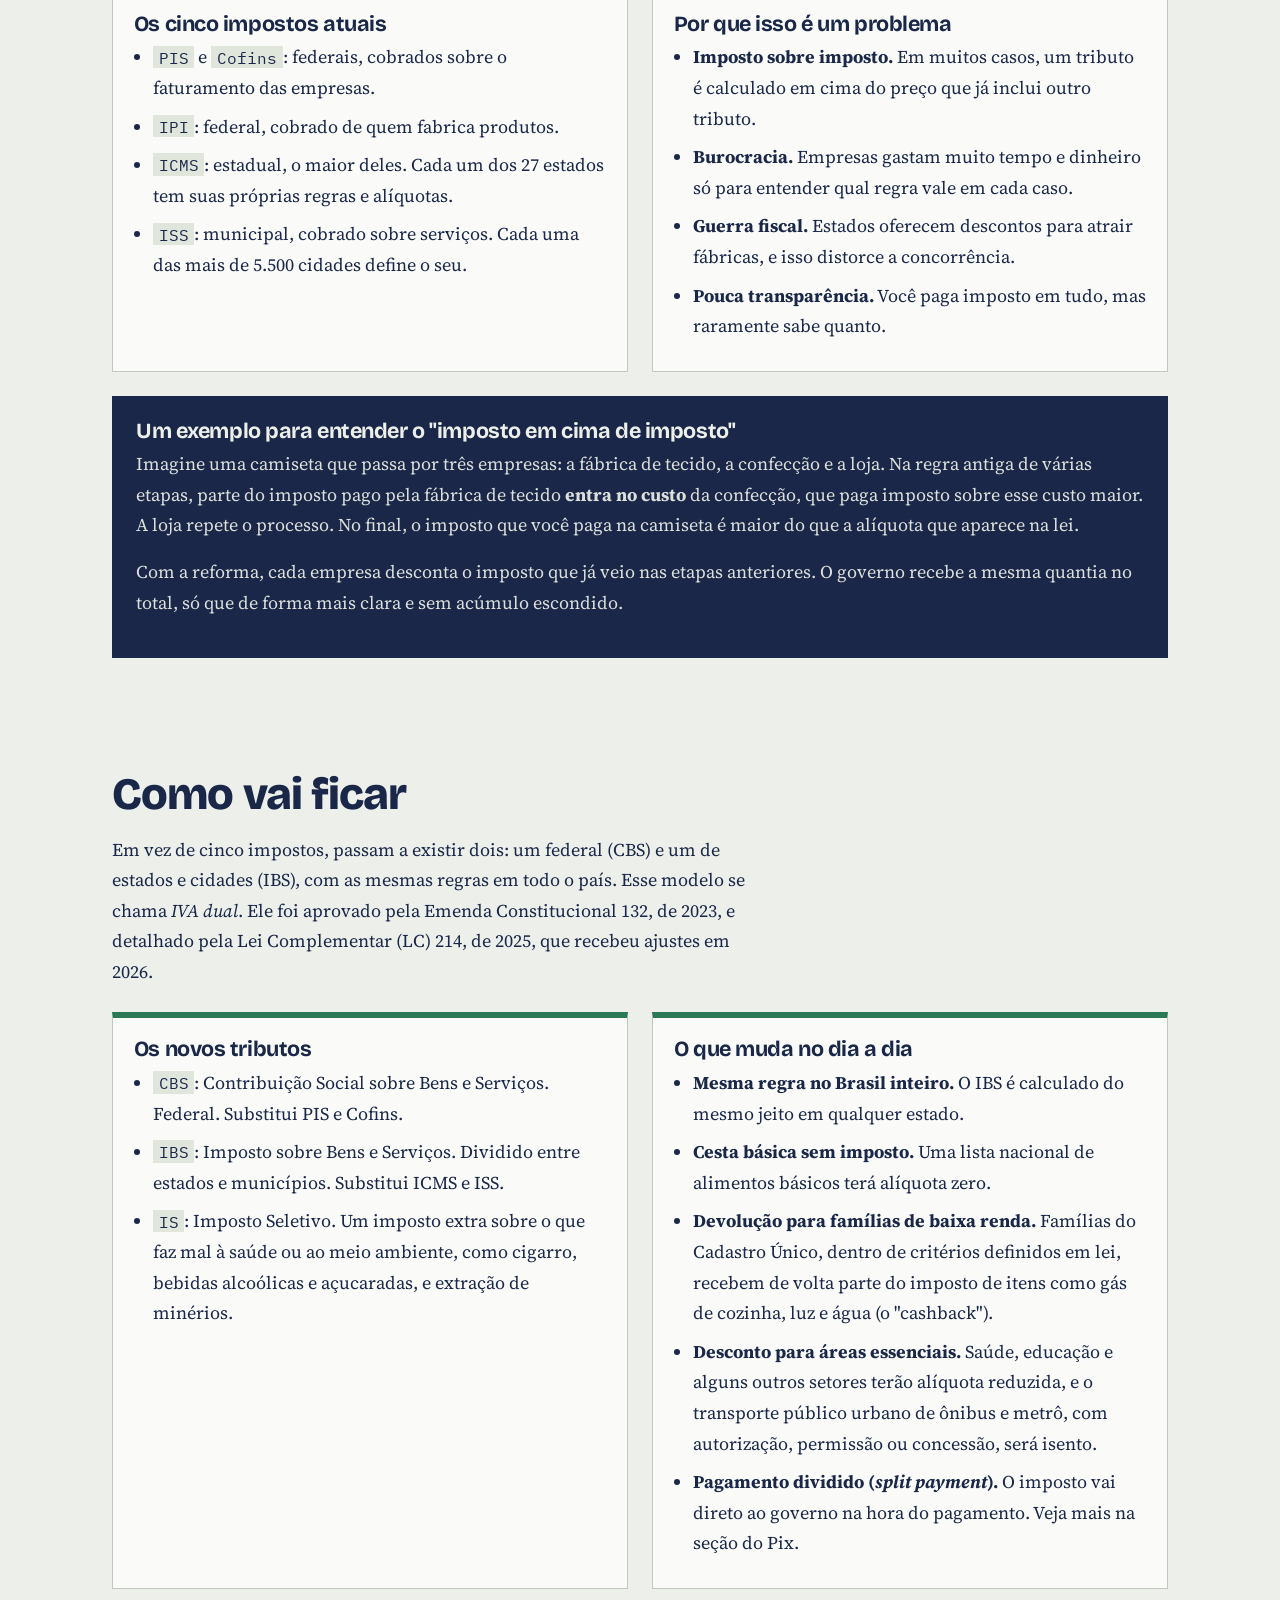
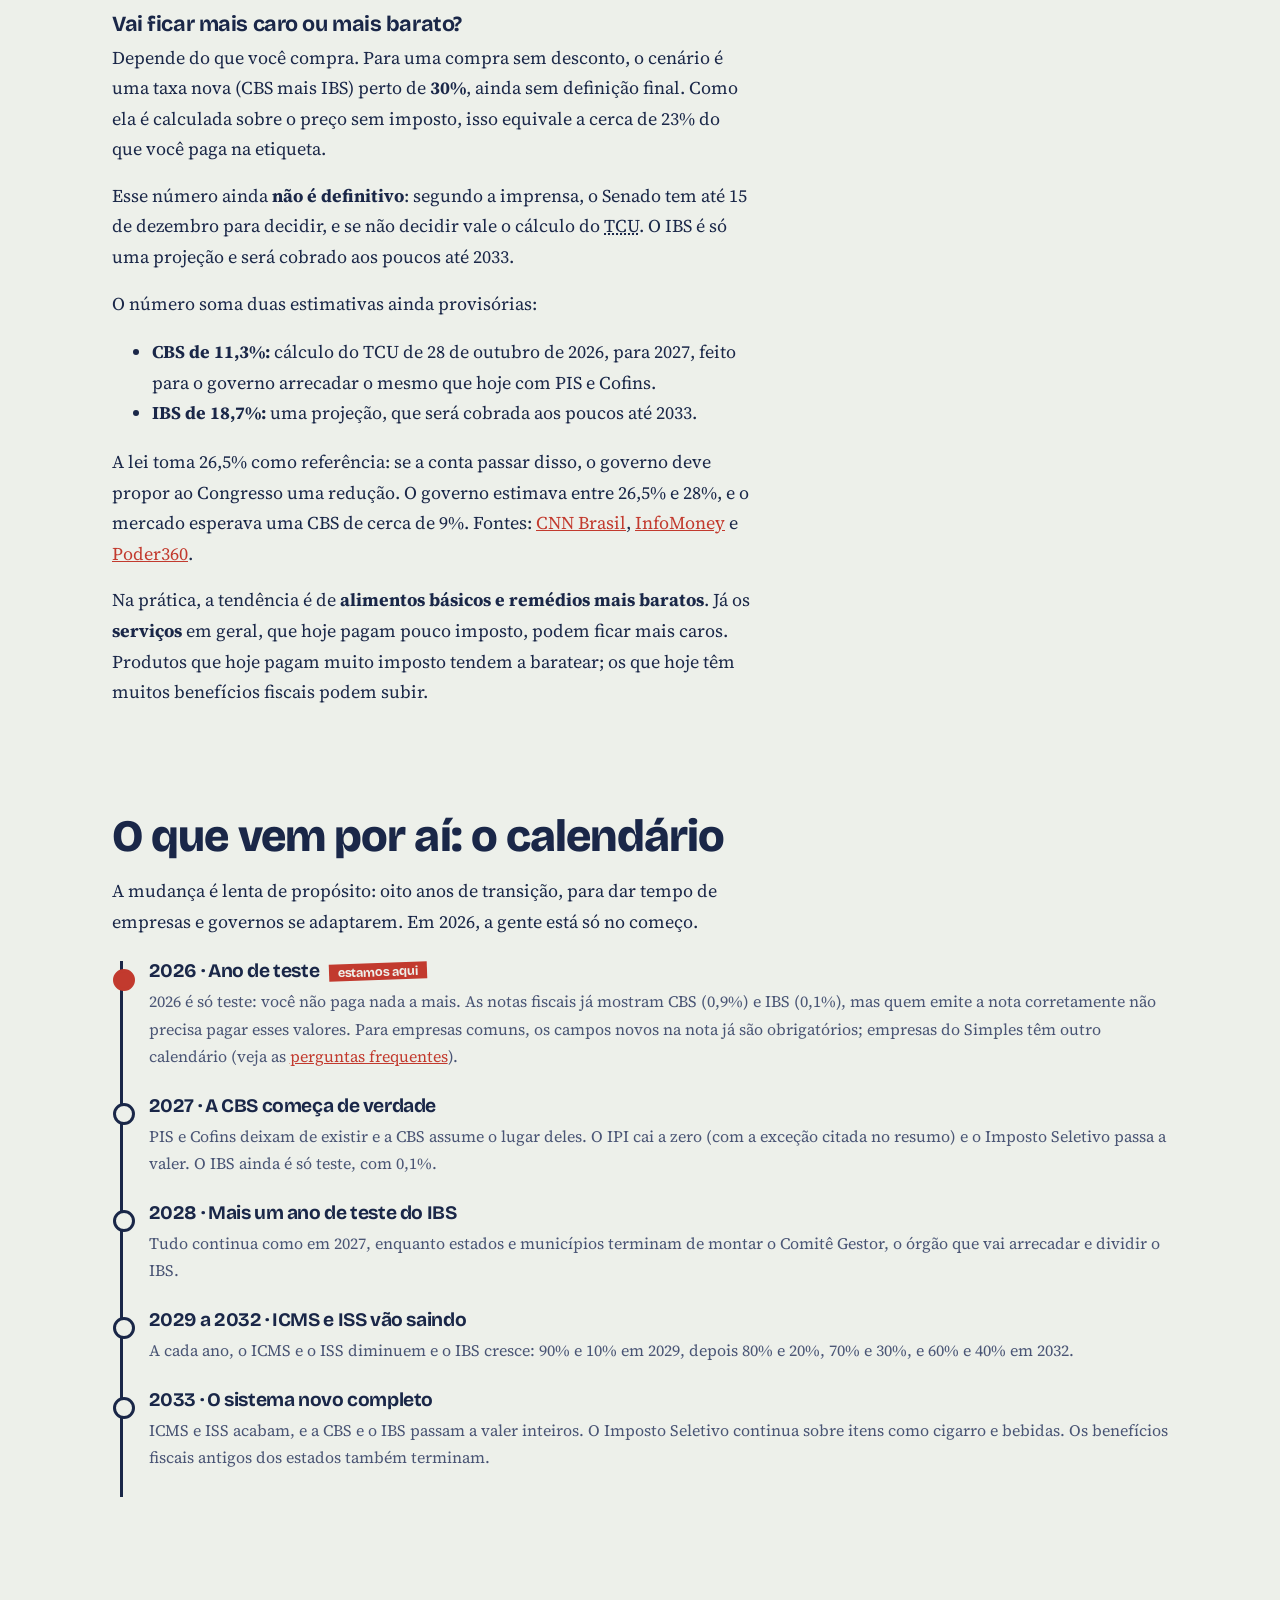
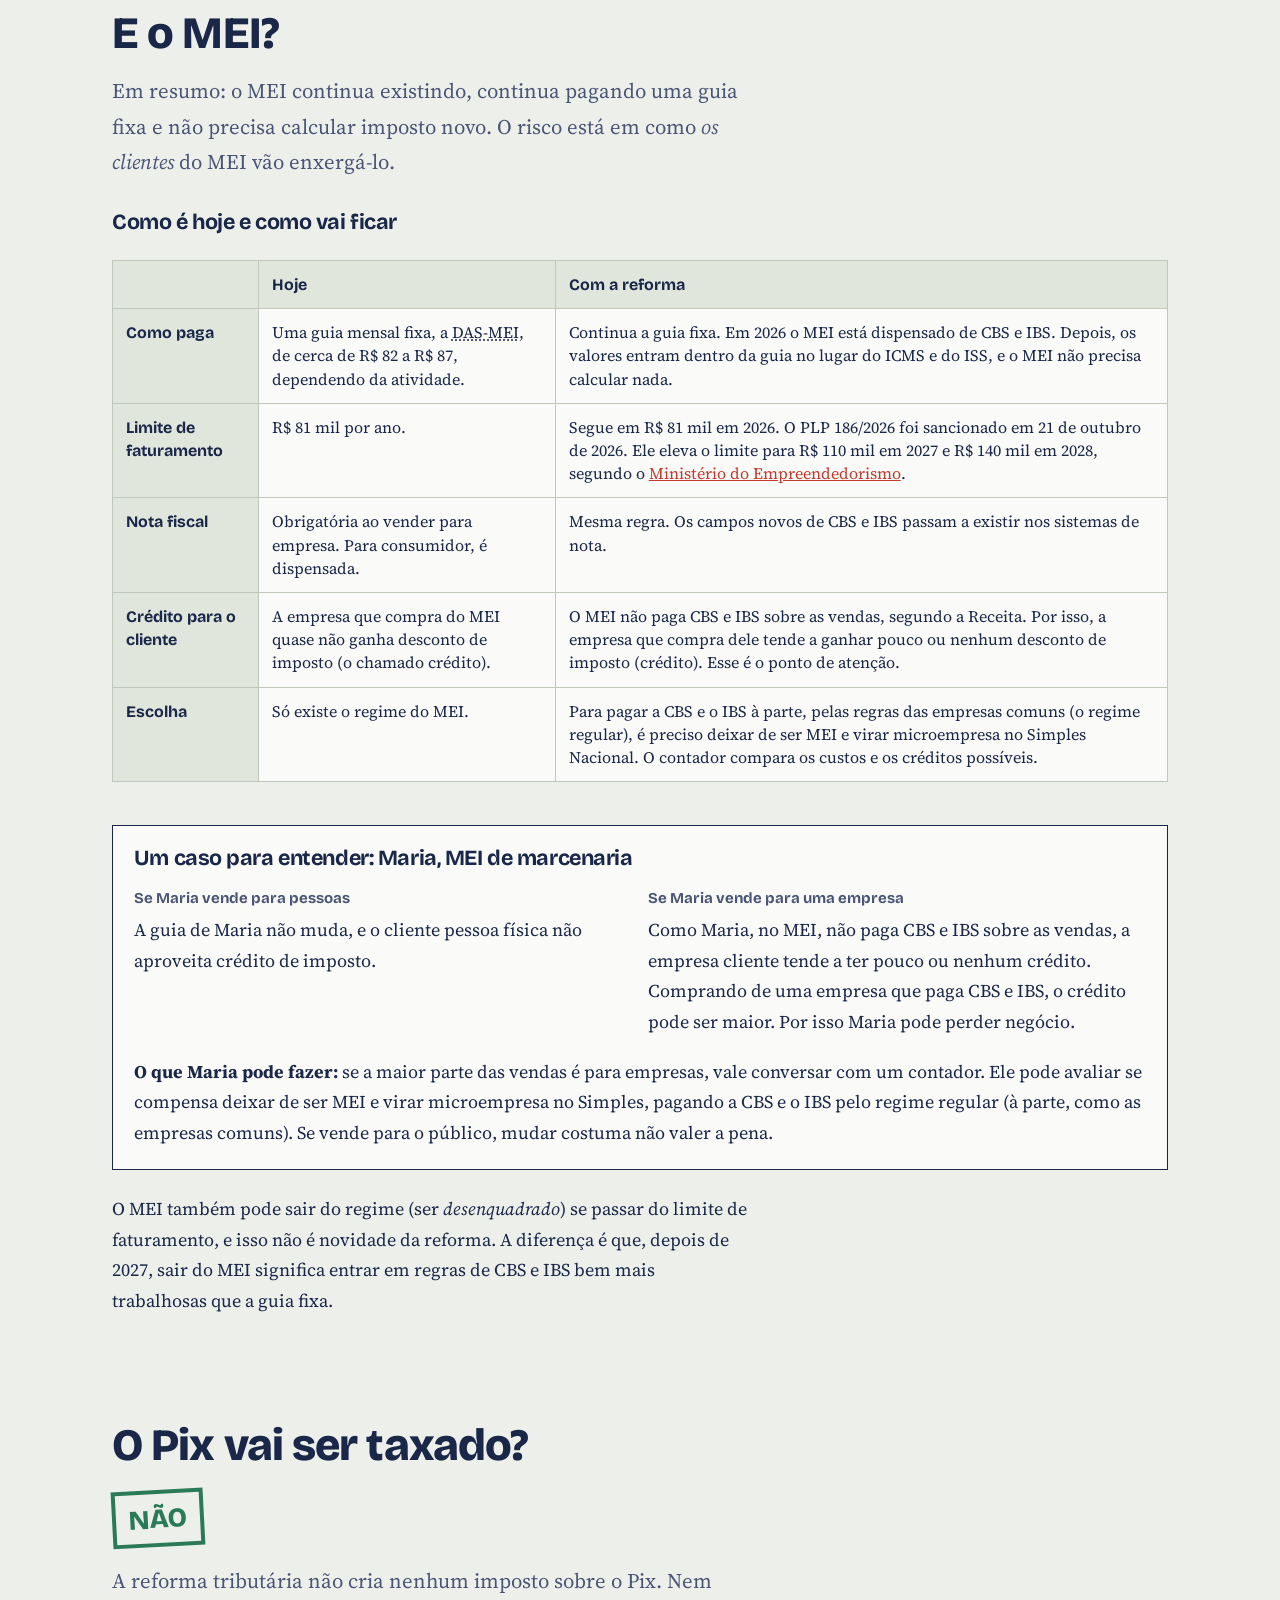
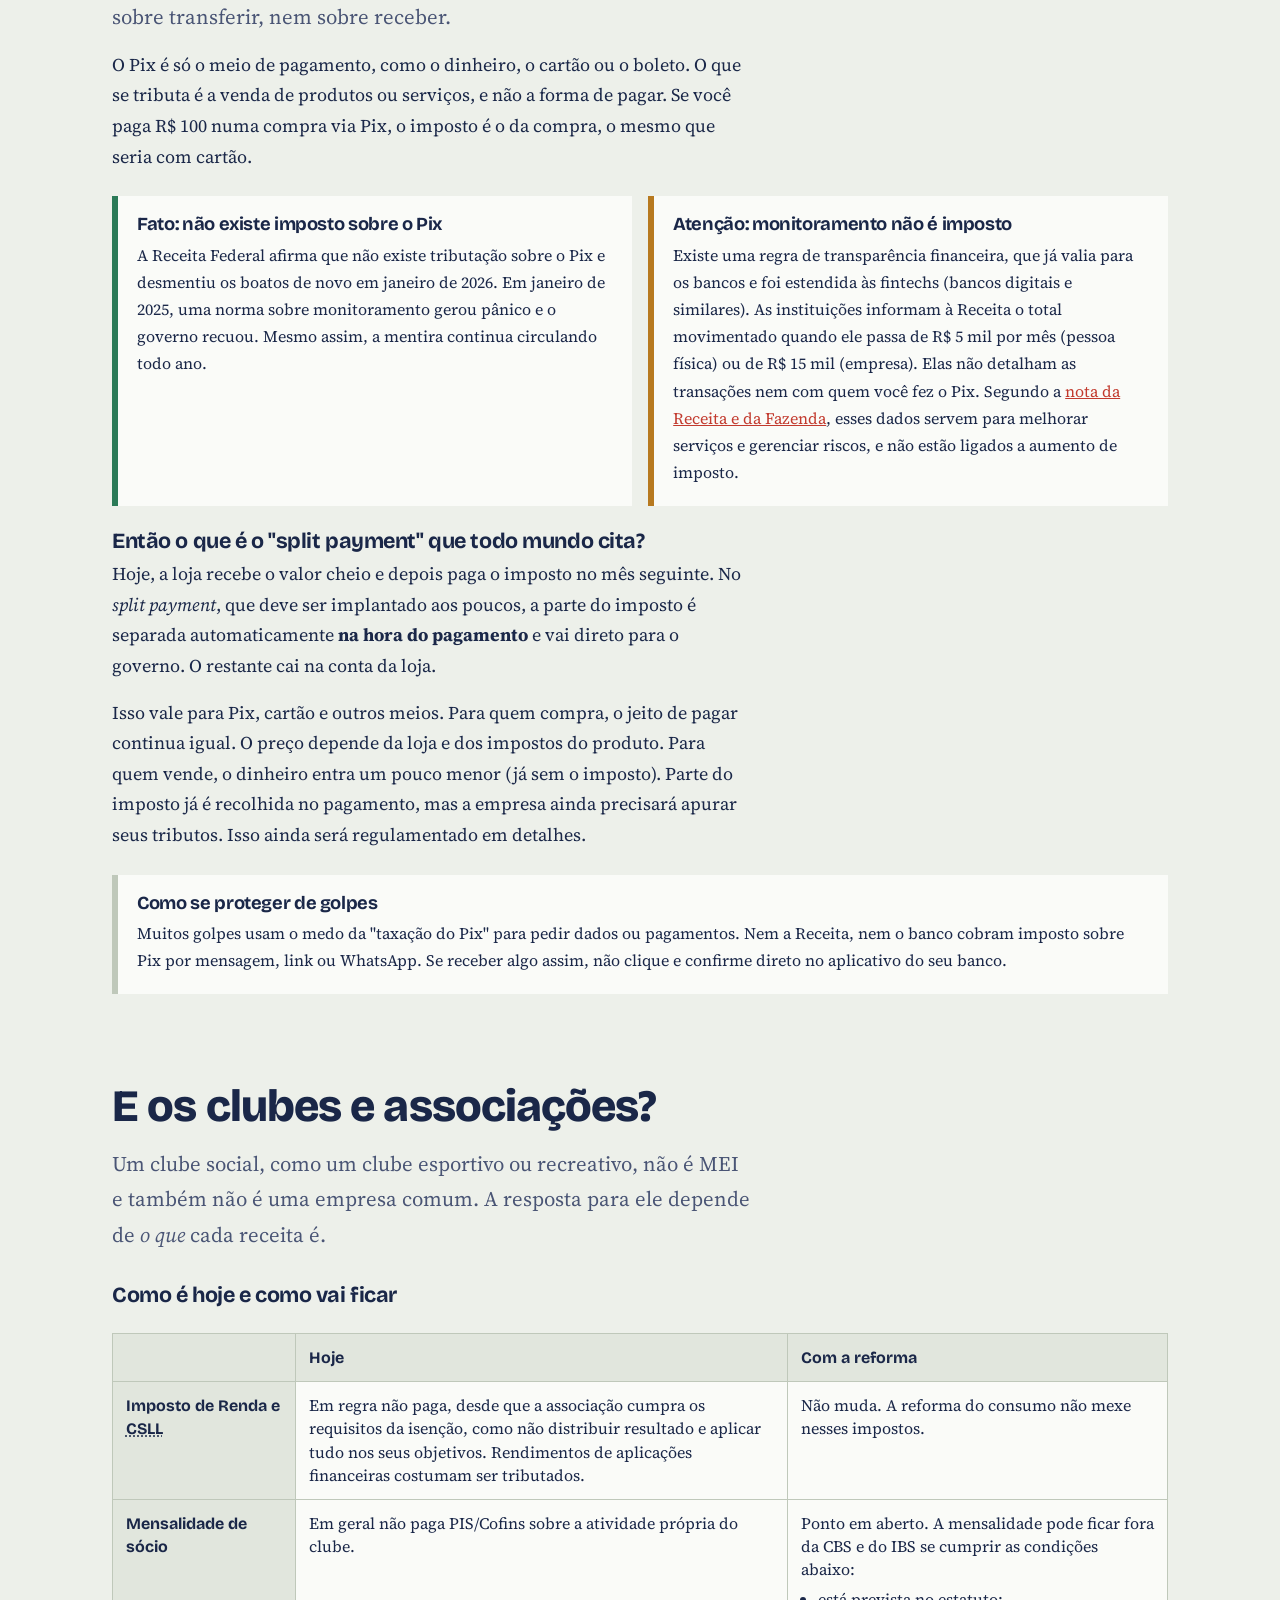
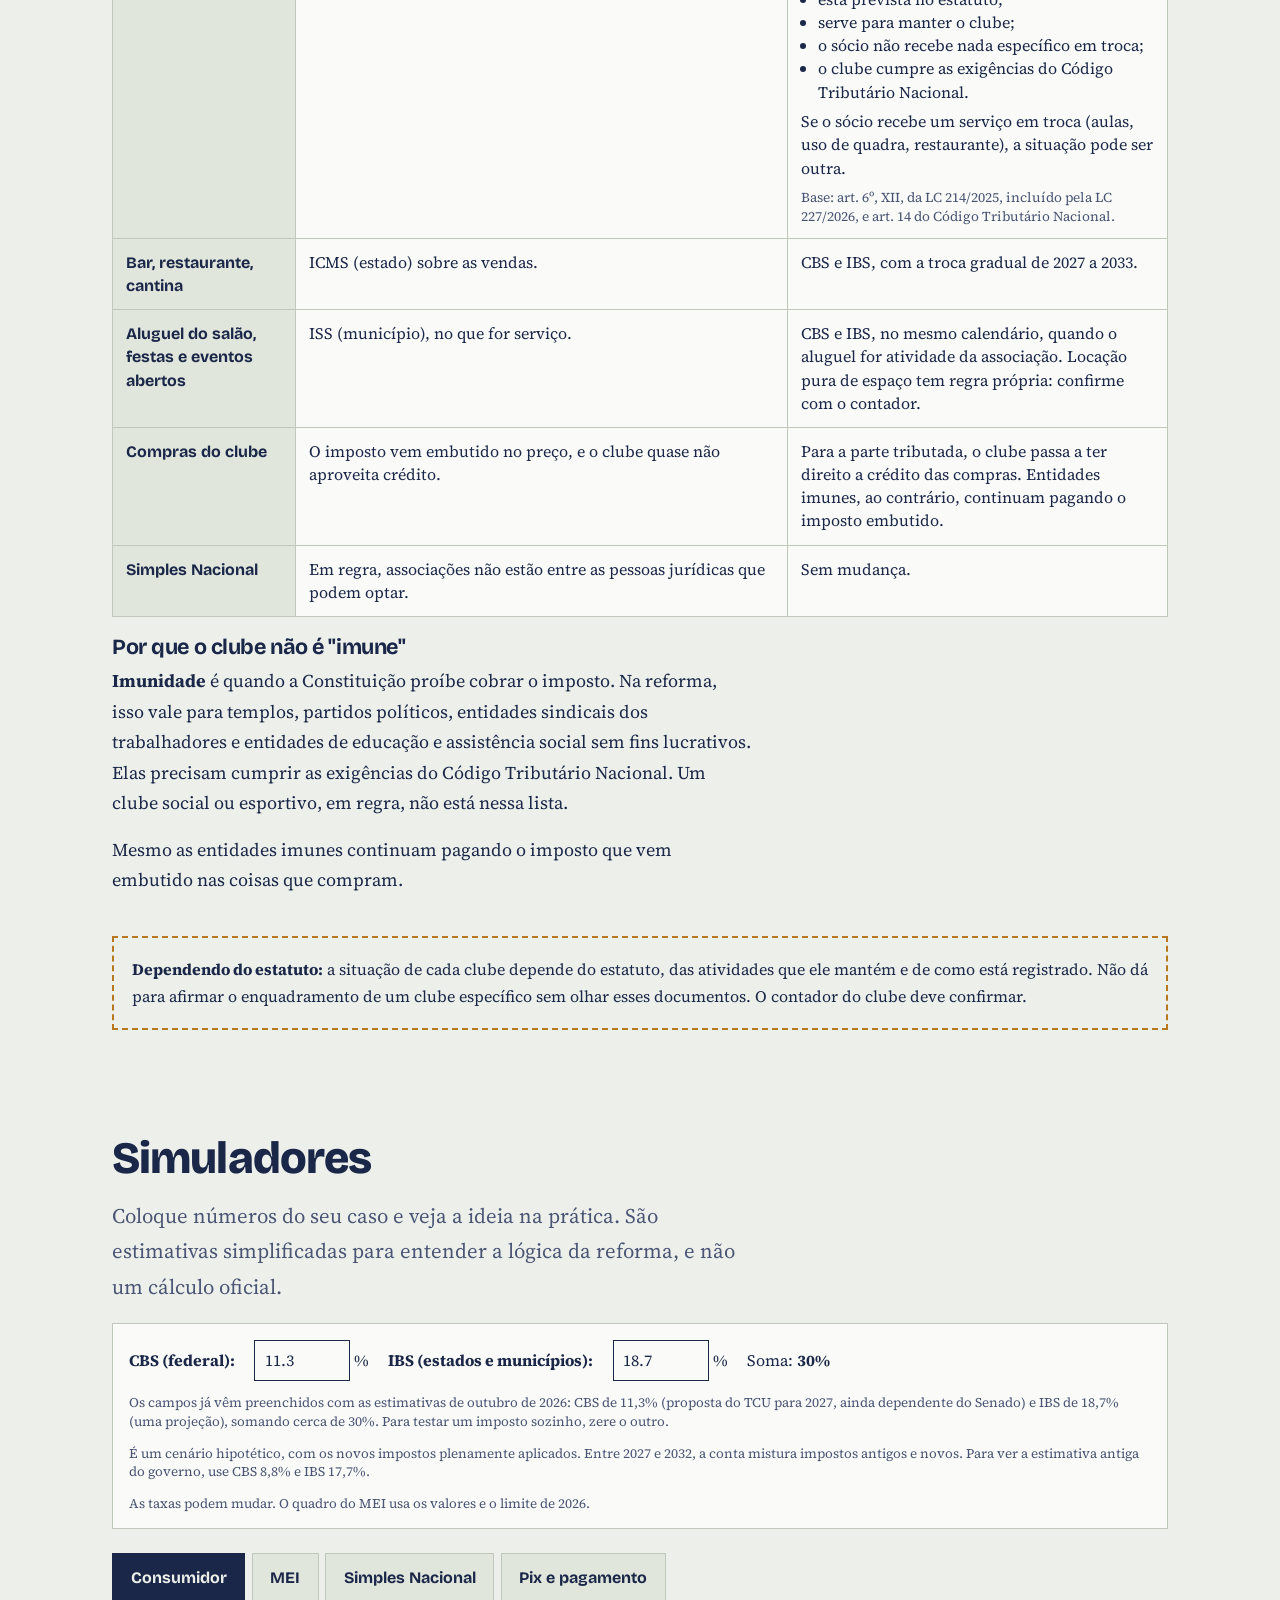
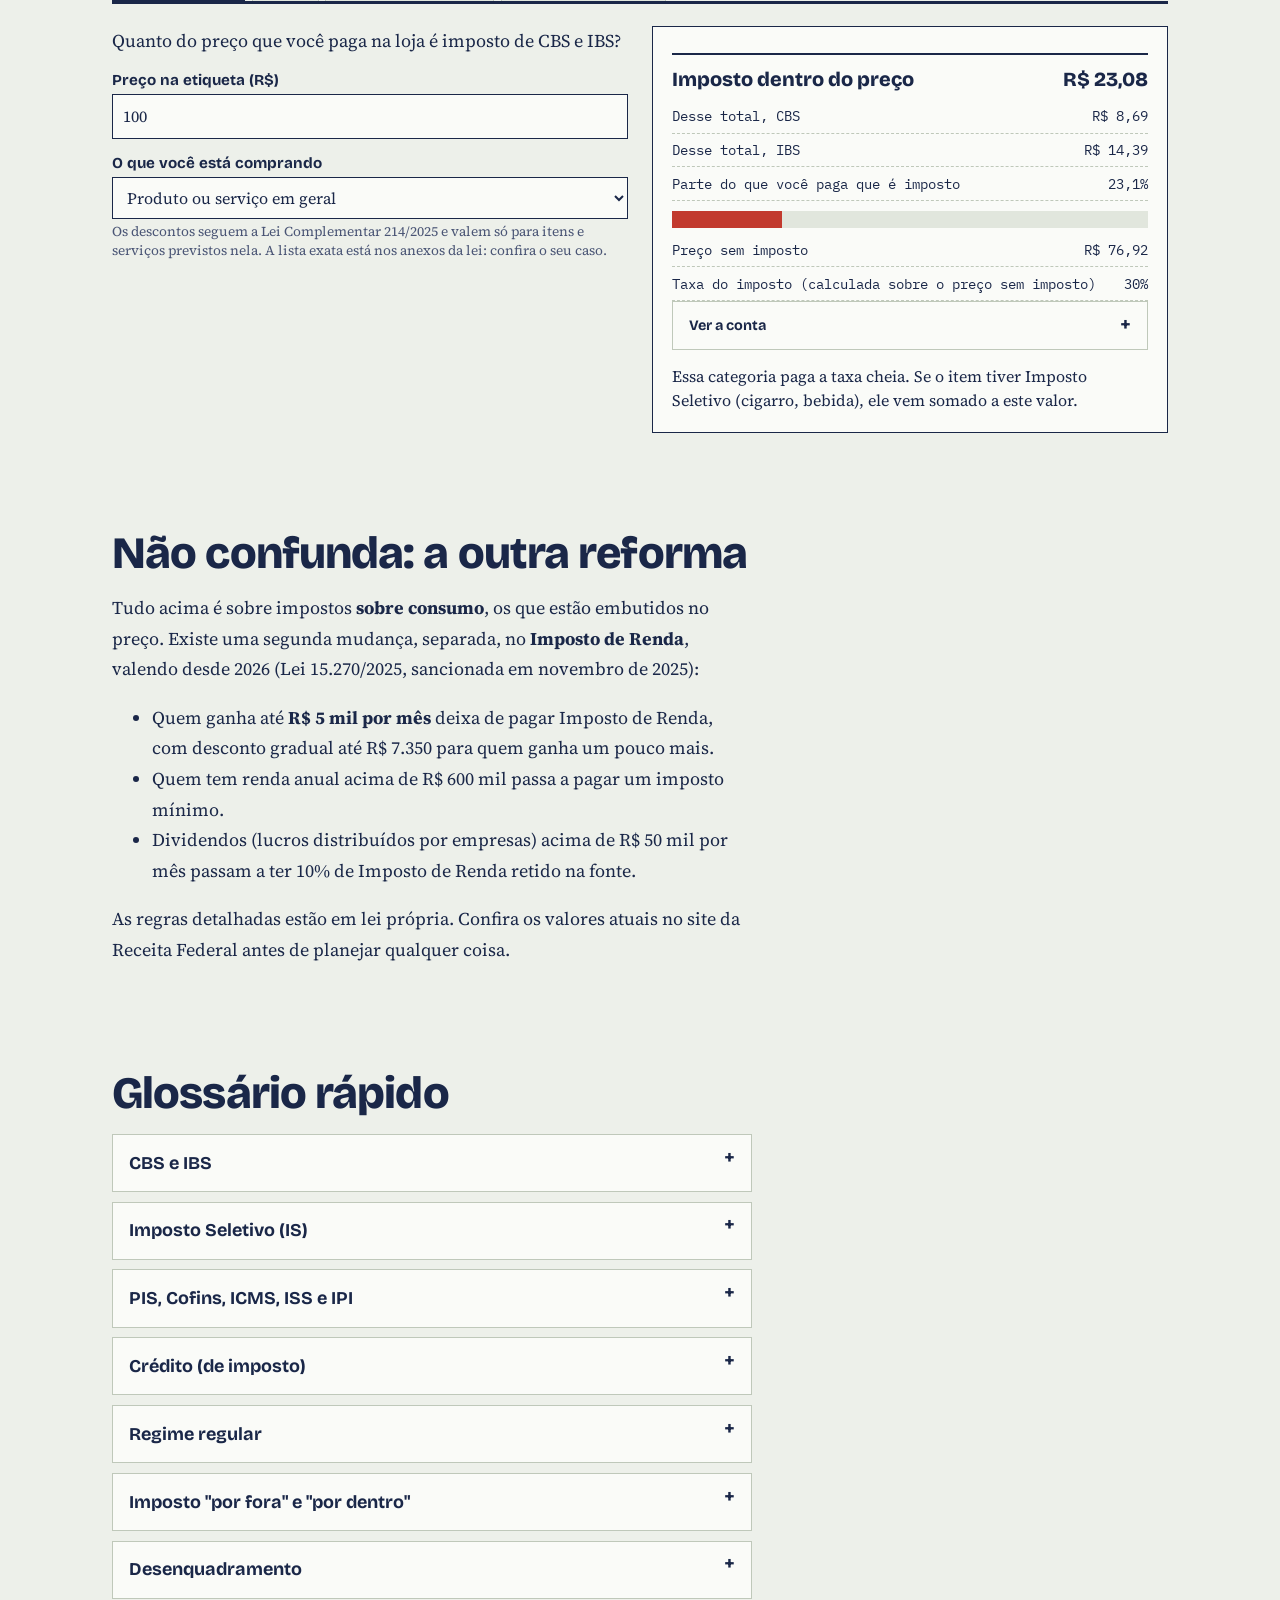
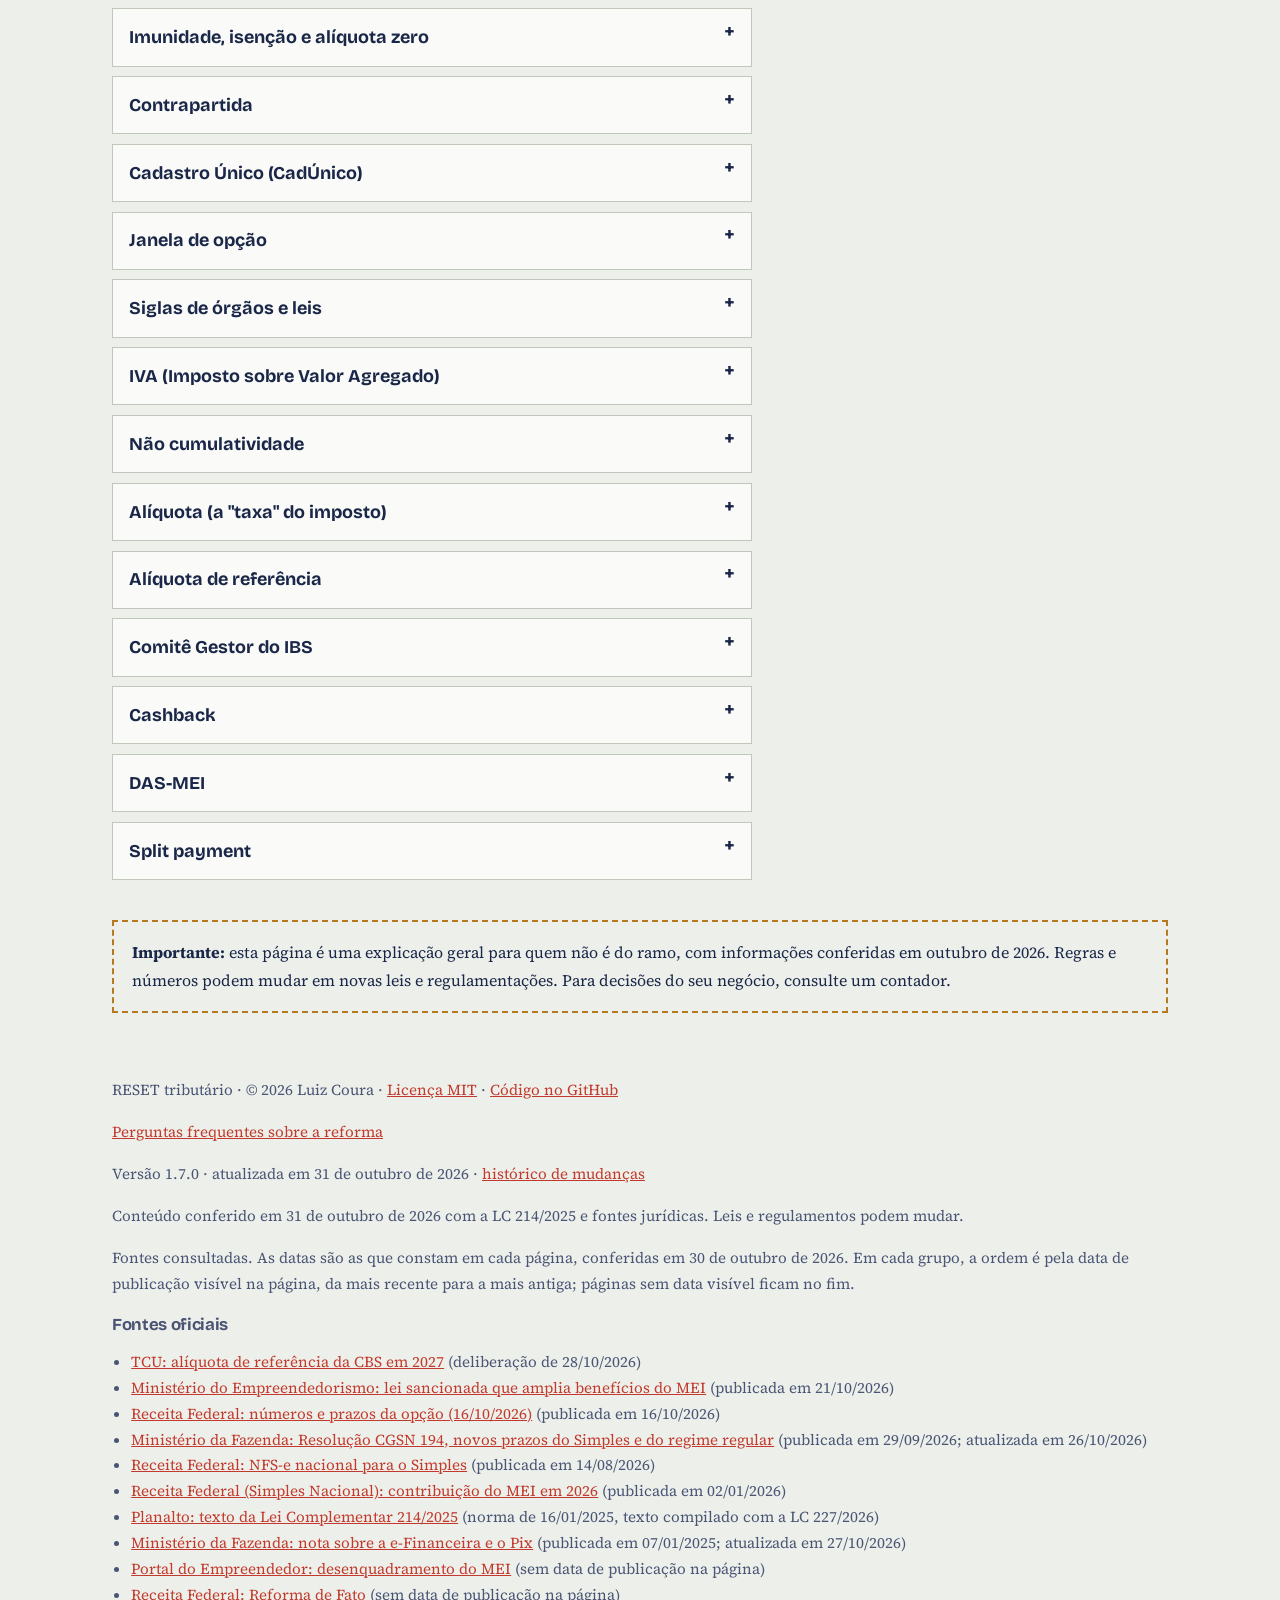
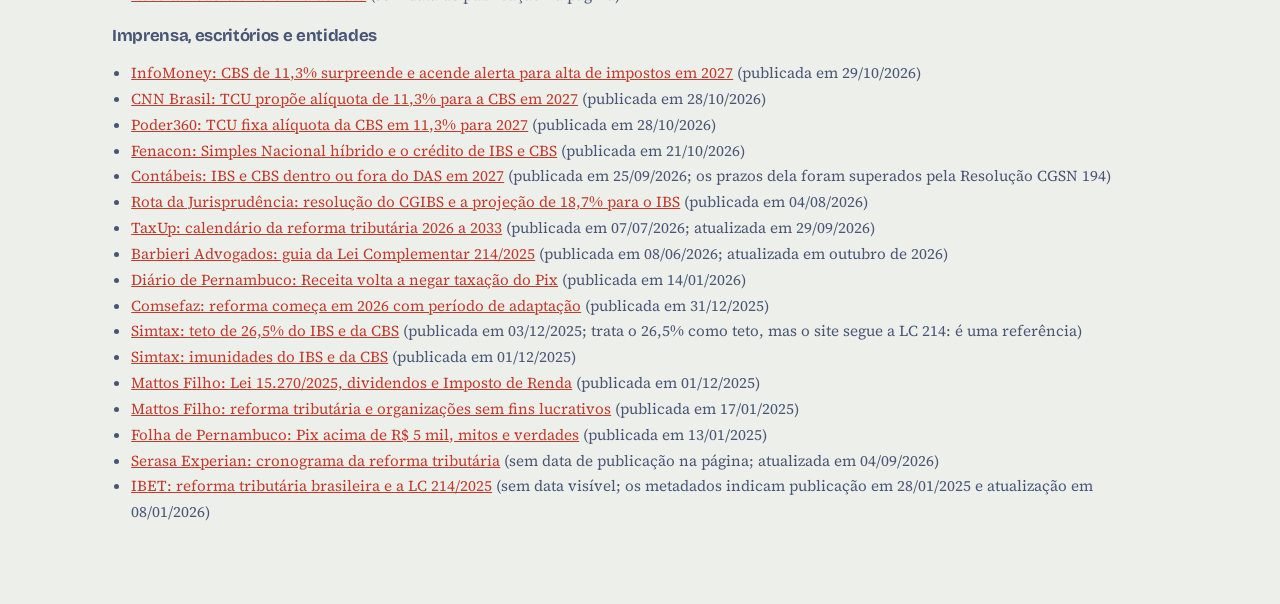
==== commit 2f49e9ee: "Corrige a quarta revisão: comparação de crédito, siglas e fontes Co-Authored-By: Claude Sonnet 5.5 <" ====
--- a/index.html
+++ b/index.html
@@ -38,7 +38,7 @@
   "inLanguage":"pt-BR",
   "image":"https://luizcoura.github.io/reset-tributario/og-image.png",
   "datePublished":"2026-10-30",
-  "dateModified":"2026-10-30",
+  "dateModified":"2026-10-31",
   "mainEntityOfPage":"https://luizcoura.github.io/reset-tributario/",
   "author":{"@type":"Person","name":"Luiz Coura","url":"https://github.com/luizcoura"},
   "license":"https://github.com/luizcoura/reset-tributario/blob/main/LICENSE",
@@ -56,7 +56,7 @@
   <div class="wrap hero-grid">
     <div>
       <h1>A reforma tributária, sem juridiquês</h1>
-      <p class="lead">Os impostos sobre o que a gente compra vão mudar bastante até 2033. Aqui está o que acontece com o preço das coisas, com o MEI e com o Pix, do jeito que é hoje e do jeito que vai ficar.</p>
+      <p class="lead">Os impostos sobre o que a gente compra vão mudar bastante até 2033. Aqui está o que acontece com o preço das coisas, com o <abbr title="Microempreendedor Individual">MEI</abbr> e com o Pix, do jeito que é hoje e do jeito que vai ficar.</p>
       <p class="assinatura">RESET: Reforma Explicada Sem Enrolação Tributária.</p>
       <nav class="nav" aria-label="Seções">
         <a href="#resumo">Resumo</a>
@@ -86,7 +86,7 @@
         <span><b class="cor-velho"></b>imposto antigo</span>
         <span><b class="cor-novo"></b>imposto novo</span>
       </div>
-      <small class="aviso-grafico">O gráfico mostra o IPI zerado a partir de 2027. Ele não inclui o Imposto Seletivo nem o IPI que continua em alguns produtos (veja o resumo).</small>
+      <small class="aviso-grafico">O gráfico mostra o <abbr title="Imposto sobre Produtos Industrializados">IPI</abbr> zerado a partir de 2027. Ele não inclui o Imposto Seletivo nem o IPI que continua em alguns produtos (veja o resumo).</small>
     </aside>
   </div>
 </header>
@@ -102,7 +102,7 @@
     <div class="tres">
       <div>
         <h3>Cinco viram dois</h3>
-        <p>Os impostos <abbr title="Programa de Integração Social">PIS</abbr>, <abbr title="Contribuição para o Financiamento da Seguridade Social">Cofins</abbr>, <abbr title="Imposto sobre Circulação de Mercadorias e Serviços">ICMS</abbr> e <abbr title="Imposto Sobre Serviços">ISS</abbr> saem, e o <abbr title="Imposto sobre Produtos Industrializados">IPI</abbr> cai a zero. Entram a <strong><abbr title="Contribuição sobre Bens e Serviços">CBS</abbr></strong> (federal) e o <strong><abbr title="Imposto sobre Bens e Serviços">IBS</abbr></strong> (de estados e cidades). Existe também o Imposto Seletivo, um extra sobre o que faz mal à saúde ou ao meio ambiente. O IPI tem uma exceção: continua em alguns produtos que concorrem com os da Zona Franca de Manaus.</p>
+        <p>Os impostos <abbr title="Programa de Integração Social">PIS</abbr>, <abbr title="Contribuição para o Financiamento da Seguridade Social">Cofins</abbr>, <abbr title="Imposto sobre Circulação de Mercadorias e Serviços">ICMS</abbr> e <abbr title="Imposto Sobre Serviços">ISS</abbr> saem, e o IPI cai a zero. Entram a <strong><abbr title="Contribuição Social sobre Bens e Serviços">CBS</abbr></strong> (federal) e o <strong><abbr title="Imposto sobre Bens e Serviços">IBS</abbr></strong> (de estados e cidades). Existe também o Imposto Seletivo, um extra sobre o que faz mal à saúde ou ao meio ambiente. O IPI tem uma exceção: continua em alguns produtos que concorrem com os da Zona Franca de Manaus.</p>
       </div>
       <div>
         <h3>Vale onde você compra</h3>
@@ -162,7 +162,7 @@
       <div class="col depois">
         <h3>Os novos tributos</h3>
         <ul>
-          <li><span class="sigla">CBS</span>: Contribuição sobre Bens e Serviços. Federal. Substitui PIS e Cofins.</li>
+          <li><span class="sigla">CBS</span>: Contribuição Social sobre Bens e Serviços. Federal. Substitui PIS e Cofins.</li>
           <li><span class="sigla">IBS</span>: Imposto sobre Bens e Serviços. Dividido entre estados e municípios. Substitui ICMS e ISS.</li>
           <li><span class="sigla">IS</span>: Imposto Seletivo. Um imposto extra sobre o que faz mal à saúde ou ao meio ambiente, como cigarro, bebidas alcoólicas e açucaradas, e extração de minérios.</li>
         </ul>
@@ -226,7 +226,7 @@
         <tr><th>Limite de faturamento</th><td>R$ 81 mil por ano.</td><td>Segue em R$ 81 mil em 2026. O PLP 186/2026 foi sancionado em 21 de outubro de 2026. Ele eleva o limite para R$ 110 mil em 2027 e R$ 140 mil em 2028, segundo o <a href="https://www.gov.br/memp/pt-br/assuntos/noticias/lula-sanciona-lei-que-amplia-beneficios-para-meis-e-envia-ao-congresso-pec-sobre-tarifa-zero-no-transporte-coletivo">Ministério do Empreendedorismo</a>.</td></tr>
         <tr><th>Nota fiscal</th><td>Obrigatória ao vender para empresa. Para consumidor, é dispensada.</td><td>Mesma regra. Os campos novos de CBS e IBS passam a existir nos sistemas de nota.</td></tr>
         <tr><th>Crédito para o cliente</th><td>A empresa que compra do MEI quase não ganha desconto de imposto (o chamado crédito).</td><td>O MEI não paga CBS e IBS sobre as vendas, segundo a Receita. Por isso, a empresa que compra dele tende a ganhar pouco ou nenhum desconto de imposto (crédito). Esse é o ponto de atenção.</td></tr>
-        <tr><th>Escolha</th><td>Só existe o regime do MEI.</td><td>Quer dar mais desconto de imposto (crédito) ao seu cliente empresa? Então é preciso deixar de ser MEI e virar microempresa no Simples Nacional. Aí dá para pagar a CBS e o IBS à parte, pelas regras das empresas comuns (o regime regular). O cliente aproveita o crédito inteiro, mas você terá mais burocracia e uma guia maior.</td></tr>
+        <tr><th>Escolha</th><td>Só existe o regime do MEI.</td><td>Para pagar a CBS e o IBS à parte, pelas regras das empresas comuns (o regime regular), é preciso deixar de ser MEI e virar microempresa no Simples Nacional. O contador compara os custos e os créditos possíveis.</td></tr>
       </tbody>
     </table>
     </div>
@@ -240,7 +240,7 @@
         </div>
         <div>
           <small>Se Maria vende para uma empresa</small>
-          Como Maria, no MEI, não paga CBS e IBS sobre as vendas, a empresa cliente tende a ter pouco ou nenhum crédito. Comprando de uma empresa grande, o crédito seria maior. Maria pode perder negócio por causa disso.
+          Como Maria, no MEI, não paga CBS e IBS sobre as vendas, a empresa cliente tende a ter pouco ou nenhum crédito. Comprando de uma empresa que paga CBS e IBS, o crédito pode ser maior. Por isso Maria pode perder negócio.
         </div>
       </div>
       <p class="sem-margem-baixo mt-1"><strong>O que Maria pode fazer:</strong> se a maior parte das vendas é para empresas, vale conversar com um contador. Ele pode avaliar se compensa deixar de ser MEI e virar microempresa no Simples, pagando a CBS e o IBS pelo regime regular (à parte, como as empresas comuns). Se vende para o público, mudar costuma não valer a pena.</p>
@@ -275,7 +275,7 @@
     <div class="texto">
       <h3>Então o que é o "split payment" que todo mundo cita?</h3>
       <p>Hoje, a loja recebe o valor cheio e depois paga o imposto no mês seguinte. No <em>split payment</em>, que deve ser implantado aos poucos, a parte do imposto é separada automaticamente <strong>na hora do pagamento</strong> e vai direto para o governo. O restante cai na conta da loja.</p>
-      <p>Isso vale para Pix, cartão e outros meios. Para quem compra, não muda nada: o preço e o jeito de pagar continuam iguais. Para quem vende, o dinheiro entra um pouco menor (já sem o imposto). Parte do imposto já é recolhida no pagamento, mas a empresa ainda precisará apurar seus tributos. Isso ainda será regulamentado em detalhes.</p>
+      <p>Isso vale para Pix, cartão e outros meios. Para quem compra, o jeito de pagar continua igual. O preço depende da loja e dos impostos do produto. Para quem vende, o dinheiro entra um pouco menor (já sem o imposto). Parte do imposto já é recolhida no pagamento, mas a empresa ainda precisará apurar seus tributos. Isso ainda será regulamentado em detalhes.</p>
     </div>
 
     <div class="mito mt-15">
@@ -298,7 +298,7 @@
       <thead><tr><th></th><th>Hoje</th><th>Com a reforma</th></tr></thead>
       <tbody>
         <tr><th>Imposto de Renda e <abbr title="Contribuição Social sobre o Lucro Líquido">CSLL</abbr></th><td>Em regra não paga, desde que a associação cumpra os requisitos da isenção, como não distribuir resultado e aplicar tudo nos seus objetivos. Rendimentos de aplicações financeiras costumam ser tributados.</td><td>Não muda. A reforma do consumo não mexe nesses impostos.</td></tr>
-        <tr><th>Mensalidade de sócio</th><td>Em geral não paga PIS/Cofins sobre a atividade própria do clube.</td><td>Ponto em aberto. Em regra, a mensalidade fica fora da CBS e do IBS se cumprir três condições:<ul><li>está prevista no estatuto;</li><li>serve para manter o clube;</li><li>o sócio não recebe nada específico em troca.</li></ul>O clube também precisa cumprir as exigências do Código Tributário Nacional. Se o sócio recebe um serviço em troca (aulas, uso de quadra, restaurante), a situação pode ser outra. Base: art. 6º, XII, da LC 214/2025, incluído pela LC 227/2026, e art. 14 do Código Tributário Nacional.</td></tr>
+        <tr><th>Mensalidade de sócio</th><td>Em geral não paga PIS/Cofins sobre a atividade própria do clube.</td><td>Ponto em aberto. A mensalidade pode ficar fora da CBS e do IBS se cumprir as condições abaixo:<ul><li>está prevista no estatuto;</li><li>serve para manter o clube;</li><li>o sócio não recebe nada específico em troca;</li><li>o clube cumpre as exigências do Código Tributário Nacional.</li></ul>Se o sócio recebe um serviço em troca (aulas, uso de quadra, restaurante), a situação pode ser outra.<small class="base-legal">Base: art. 6º, XII, da LC 214/2025, incluído pela LC 227/2026, e art. 14 do Código Tributário Nacional.</small></td></tr>
         <tr><th>Bar, restaurante, cantina</th><td>ICMS (estado) sobre as vendas.</td><td>CBS e IBS, com a troca gradual de 2027 a 2033.</td></tr>
         <tr><th>Aluguel do salão, festas e eventos abertos</th><td>ISS (município), no que for serviço.</td><td>CBS e IBS, no mesmo calendário, quando o aluguel for atividade da associação. Locação pura de espaço tem regra própria: confirme com o contador.</td></tr>
         <tr><th>Compras do clube</th><td>O imposto vem embutido no preço, e o clube quase não aproveita crédito.</td><td>Para a parte tributada, o clube passa a ter direito a crédito das compras. Entidades imunes, ao contrário, continuam pagando o imposto embutido.</td></tr>
@@ -332,7 +332,9 @@
       <label for="ref-ibs"><strong>IBS (estados e municípios):</strong></label>
       <span><input type="number" id="ref-ibs" value="18.7" min="0" max="60" step="0.1"> %</span>
       <span>Soma: <strong id="ref-total"></strong></span>
-      <small>Os campos já vêm preenchidos com as estimativas de outubro de 2026: CBS de 11,3% (proposta do TCU para 2027, ainda dependente do Senado) e IBS de 18,7% (uma projeção), somando cerca de 30%. Não são números oficiais finais. Para testar um imposto sozinho, zere o outro. Os resultados são um cenário hipotético, com os novos impostos plenamente aplicados; entre 2027 e 2032, a conta mistura impostos antigos e novos. O quadro do MEI usa os valores e o limite de 2026. Para ver a estimativa antiga do governo, use CBS 8,8% e IBS 17,7%.</small>
+      <small>Os campos já vêm preenchidos com as estimativas de outubro de 2026: CBS de 11,3% (proposta do TCU para 2027, ainda dependente do Senado) e IBS de 18,7% (uma projeção), somando cerca de 30%. Para testar um imposto sozinho, zere o outro.</small>
+      <small>É um cenário hipotético, com os novos impostos plenamente aplicados. Entre 2027 e 2032, a conta mistura impostos antigos e novos. Para ver a estimativa antiga do governo, use CBS 8,8% e IBS 17,7%.</small>
+      <small>As taxas podem mudar. O quadro do MEI usa os valores e o limite de 2026.</small>
     </div>
 
     <div class="abas" role="tablist" aria-label="Simuladores">
@@ -349,7 +351,7 @@
           <p class="sem-margem">Quanto do preço que você paga na loja é imposto de CBS e IBS?</p>
           <div class="campo"><label for="c-preco">Preço na etiqueta (R$)</label><input type="number" id="c-preco" value="100" min="0" step="1"></div>
           <div class="campo"><label for="c-cat">O que você está comprando</label><select id="c-cat"></select>
-            <small>Os descontos seguem a Lei Complementar 214/2025. A lista exata de itens de cada categoria está nos anexos da lei.</small></div>
+            <small>Os descontos seguem a Lei Complementar 214/2025 e valem só para itens e serviços previstos nela. A lista exata está nos anexos da lei: confira o seu caso.</small></div>
         </div>
         <div class="resultado" aria-live="polite">
           <div class="linha total"><span>Imposto dentro do preço</span><span id="c-imp"></span></div>
@@ -397,7 +399,12 @@
     <div class="painel" role="tabpanel" id="p-simples" aria-labelledby="tab-simples" hidden>
       <div class="sim">
         <div class="campos">
-          <p class="sem-margem">Se você está no Simples Nacional, a empresa tem duas formas de pagar a CBS e o IBS. <strong>Opção 1:</strong> tudo junto na guia mensal do Simples (a <abbr title="Documento de Arrecadação do Simples Nacional">DAS</abbr>), como hoje. <strong>Opção 2:</strong> a CBS e o IBS saem da guia e são pagos à parte, pelas regras das empresas comuns (regime regular); o resto continua no Simples. A opção 2 pode dar mais crédito à empresa cliente que tenha direito a aproveitá-lo, mas costuma dar mais trabalho. Compare abaixo.</p>
+          <p class="sem-margem">Se você está no Simples Nacional, a empresa tem duas formas de pagar a CBS e o IBS:</p>
+          <ul class="lista-campos">
+            <li><strong>Opção 1:</strong> tudo junto na guia mensal do Simples (a <abbr title="Documento de Arrecadação do Simples Nacional">DAS</abbr>), como hoje.</li>
+            <li><strong>Opção 2:</strong> a CBS e o IBS saem da guia e são pagos à parte, pelas regras das empresas comuns (regime regular). O resto continua no Simples.</li>
+          </ul>
+          <p class="sem-margem">A opção 2 pode dar mais crédito à empresa cliente que tenha direito a aproveitá-lo, mas costuma dar mais trabalho. Compare abaixo.</p>
           <div class="campo"><label for="s-fat">Faturamento médio por mês (R$)</label><input type="number" id="s-fat" value="40000" min="0" step="1000"></div>
           <div class="campo"><label for="s-pj">Quanto desse faturamento é de vendas para empresas (%)</label><input type="number" id="s-pj" value="40" min="0" max="100" step="5"></div>
           <div class="campo"><label for="s-comp">Compras mensais com imposto embutido (R$)</label><input type="number" id="s-comp" value="10000" min="0" step="500"><small>Material e insumos que você compra de empresas comuns (regime regular), com o imposto já embutido no preço.</small></div>
@@ -415,11 +422,11 @@
           <div class="linha"><span>Crédito do cliente empresa com você</span><span id="s-h-cred"></span></div>
           <div class="linha"><span>Diferença da opção 2 em relação à 1</span><span id="s-dif"></span></div>
           <p class="msg" id="s-msg"></p>
-          <p class="msg"><strong>O que é crédito:</strong> é o desconto de imposto que a empresa que compra recebe pelo imposto que o fornecedor já pagou na venda. Quanto maior o imposto que você paga, maior o crédito do seu cliente empresa.</p>
+          <p class="msg"><strong>O que é crédito:</strong> é o desconto de imposto que a empresa que compra recebe pelo imposto que o fornecedor já pagou na venda. A compra pode dar crédito à empresa cliente. O valor e o direito dependem das regras da compra.</p>
           <p class="msg">Na opção 1, a empresa não aproveita crédito nas compras, e o cliente só se credita do que foi pago dentro da guia. Na opção 2, o crédito pode ser maior para os dois lados, desde que a compra dê direito a ele.</p>
-          <p class="msg"><strong>Até quando dá para escolher:</strong> a escolha só vale em épocas fixas, chamadas <em>janelas</em>, e os prazos mudam. Para 2027, a Resolução CGSN 194 (<a href="https://www.gov.br/fazenda/pt-br/assuntos/noticias/2026/setembro/simples-nacional-2027-tem-novos-prazos-para-microempresas-e-empresas-de-pequeno-porte/">Ministério da Fazenda, 29/09/2026</a>) fixou:</p>
+          <p class="msg"><strong>Até quando dá para escolher:</strong> a escolha só vale em épocas fixas, chamadas <em>janelas</em>, e os prazos mudam. Para 2027, a Resolução <abbr title="Comitê Gestor do Simples Nacional">CGSN</abbr> 194 (<a href="https://www.gov.br/fazenda/pt-br/assuntos/noticias/2026/setembro/simples-nacional-2027-tem-novos-prazos-para-microempresas-e-empresas-de-pequeno-porte/">Ministério da Fazenda, 29/09/2026</a>) fixou:</p>
           <ul class="lista-msg">
-            <li>Ficar no Simples: até 15 de outubro de 2026 (prazo já encerrado).</li>
+            <li>Pedir entrada ou retorno ao Simples: até 15 de outubro de 2026 (prazo já encerrado).</li>
             <li>Pagar CBS e IBS pelo regime regular: até 30 de outubro de 2026.</li>
             <li>Desistir da escolha: de 3 de novembro a 20 de dezembro de 2026.</li>
           </ul>
@@ -472,7 +479,7 @@
   <div class="wrap">
     <h2>Glossário rápido</h2>
     <div class="texto">
-      <details><summary>CBS e IBS</summary><p>CBS é a Contribuição sobre Bens e Serviços, um imposto federal novo que substitui PIS e Cofins. IBS é o Imposto sobre Bens e Serviços, um imposto novo de estados e cidades que substitui ICMS e ISS.</p></details>
+      <details><summary>CBS e IBS</summary><p>CBS é a Contribuição Social sobre Bens e Serviços, um imposto federal novo que substitui PIS e Cofins. IBS é o Imposto sobre Bens e Serviços, um imposto novo de estados e cidades que substitui ICMS e ISS.</p></details>
       <details><summary>Imposto Seletivo (IS)</summary><p>Um imposto extra sobre o que faz mal à saúde ou ao meio ambiente, como cigarro e bebida alcoólica.</p></details>
       <details><summary>PIS, Cofins, ICMS, ISS e IPI</summary><p>Os cinco impostos atuais sobre consumo. PIS e Cofins são federais e incidem sobre o faturamento das empresas. IPI é federal e incide sobre produtos fabricados. ICMS é estadual e incide sobre mercadorias. ISS é municipal e incide sobre serviços.</p></details>
       <details><summary>Crédito (de imposto)</summary><p>É o desconto que a empresa recebe, no imposto que paga ao vender, pelo imposto que já veio embutido no que ela comprou. Quando a compra dá direito a crédito, quanto mais imposto o fornecedor paga, maior o desconto de quem compra dele.</p></details>
@@ -485,7 +492,7 @@
       <details><summary>Janela de opção</summary><p>Período fixo em que a empresa pode escolher ou desistir de um regime. Fora dele, não dá para mudar.</p></details>
       <details><summary>Siglas de órgãos e leis</summary><p>TCU: Tribunal de Contas da União, que fiscaliza as contas do governo. CGSN: Comitê Gestor do Simples Nacional. LC: Lei Complementar. EC: Emenda Constitucional. PLP: projeto de lei complementar.</p></details>
       <details><summary>IVA (Imposto sobre Valor Agregado)</summary><p>Modelo usado em muitos países. Cada empresa paga imposto só sobre o valor que acrescentou ao produto, descontando o que já foi pago antes.</p></details>
-      <details><summary>Não cumulatividade</summary><p>Evita cobrar de novo o imposto das etapas anteriores: o que a empresa pagou ao comprar insumos vira crédito para abater do que ela vai pagar ao vender.</p></details>
+      <details><summary>Não cumulatividade</summary><p>Evita cobrar de novo o imposto das etapas anteriores: nas compras que dão direito a crédito, o imposto pago vira desconto no que ela vai pagar ao vender.</p></details>
       <details><summary>Alíquota (a "taxa" do imposto)</summary><p>A porcentagem do imposto. Alíquota de 10% sobre R$ 100 significa R$ 10 de imposto. Alíquota efetiva é o quanto você realmente paga, em porcentagem do que fatura.</p></details>
       <details><summary>Alíquota de referência</summary><p>A alíquota "padrão" de CBS e IBS, calculada para o governo arrecadar o mesmo que hoje. Produtos com desconto pagam uma fração dela.</p></details>
       <details><summary>Comitê Gestor do IBS</summary><p>Órgão de estados e municípios que vai arrecadar o IBS e dividir entre eles. Está sendo montado durante a transição.</p></details>
@@ -505,8 +512,8 @@
   <div class="wrap">
     <p>RESET tributário · © 2026 Luiz Coura · <a href="https://github.com/luizcoura/reset-tributario/blob/main/LICENSE">Licença MIT</a> · <a href="https://github.com/luizcoura/reset-tributario">Código no GitHub</a></p>
     <p><a href="perguntas.html">Perguntas frequentes sobre a reforma</a></p>
-    <p>Versão 1.6.0 · atualizada em 30 de outubro de 2026 · <a href="https://github.com/luizcoura/reset-tributario/blob/main/CHANGELOG.md">histórico de mudanças</a></p>
-    <p>Conteúdo conferido em 30 de outubro de 2026 com a LC 214/2025 e fontes jurídicas. Leis e regulamentos podem mudar.</p>
+    <p>Versão 1.7.0 · atualizada em 31 de outubro de 2026 · <a href="https://github.com/luizcoura/reset-tributario/blob/main/CHANGELOG.md">histórico de mudanças</a></p>
+    <p>Conteúdo conferido em 31 de outubro de 2026 com a LC 214/2025 e fontes jurídicas. Leis e regulamentos podem mudar.</p>
     <p>Fontes consultadas. As datas são as que constam em cada página, conferidas em 30 de outubro de 2026. Em cada grupo, a ordem é pela data de publicação visível na página, da mais recente para a mais antiga; páginas sem data visível ficam no fim.</p>
     <h3>Fontes oficiais</h3>
     <ul>
@@ -515,6 +522,7 @@
       <li><a href="https://www.gov.br/receitafederal/pt-br/assuntos/noticias/2026/outubro/a-receita-federal-divulga-a-atualizacao-dos-numeros-referentes-as-solicitacoes-de-opcao-pelo-simples-nacional-e-pelo-regime-regular-do-ibs-e-da-cbs">Receita Federal: números e prazos da opção (16/10/2026)</a> <span class="data">(publicada em 16/10/2026)</span></li>
       <li><a href="https://www.gov.br/fazenda/pt-br/assuntos/noticias/2026/setembro/simples-nacional-2027-tem-novos-prazos-para-microempresas-e-empresas-de-pequeno-porte/">Ministério da Fazenda: Resolução CGSN 194, novos prazos do Simples e do regime regular</a> <span class="data">(publicada em 29/09/2026; atualizada em 26/10/2026)</span></li>
       <li><a href="https://www.gov.br/receitafederal/pt-br/assuntos/noticias/2026/agosto/simples-nacional-nfs-e-nacional-sera-obrigatoria-para-me-e-epp-a-partir-de-1o-de-novembro-de-2026">Receita Federal: NFS-e nacional para o Simples</a> <span class="data">(publicada em 14/08/2026)</span></li>
+      <li><a href="https://www8.receita.fazenda.gov.br/simplesnacional/Noticias/NoticiaCompleta.aspx?id=c3b2044c-ff97-432a-b33c-ecf2a3df6dc3">Receita Federal (Simples Nacional): contribuição do MEI em 2026</a> <span class="data">(publicada em 02/01/2026)</span></li>
       <li><a href="https://www.planalto.gov.br/ccivil_03/leis/lcp/lcp214.htm">Planalto: texto da Lei Complementar 214/2025</a> <span class="data">(norma de 16/01/2025, texto compilado com a LC 227/2026)</span></li>
       <li><a href="https://www.gov.br/fazenda/pt-br/canais_atendimento/imprensa/notas-a-imprensa/2025/janeiro/receita-federal-esclarece-evolucao-na-e-financeira">Ministério da Fazenda: nota sobre a e-Financeira e o Pix</a> <span class="data">(publicada em 07/01/2025; atualizada em 27/10/2026)</span></li>
       <li><a href="https://www.gov.br/empresas-e-negocios/pt-br/empreendedor/servicos-para-mei/quero-crescer-desenquadramento">Portal do Empreendedor: desenquadramento do MEI</a> <span class="data">(sem data de publicação na página)</span></li>
@@ -526,21 +534,20 @@
       <li><a href="https://www.cnnbrasil.com.br/economia/money/macroeconomia/reforma-tributaria-tcu-propoe-aliquota-de-113-para-cbs-em-2027/">CNN Brasil: TCU propõe alíquota de 11,3% para a CBS em 2027</a> <span class="data">(publicada em 28/10/2026)</span></li>
       <li><a href="https://www.poder360.com.br/poder-economia/tcu-fixa-aliquota-da-cbs-em-113-para-2027/">Poder360: TCU fixa alíquota da CBS em 11,3% para 2027</a> <span class="data">(publicada em 28/10/2026)</span></li>
       <li><a href="https://fenacon.org.br/reforma-tributaria/simples-nacional-hibrido-quando-o-credito-de-ibs-e-cbs-vira-fator-de-competitividade/">Fenacon: Simples Nacional híbrido e o crédito de IBS e CBS</a> <span class="data">(publicada em 21/10/2026)</span></li>
-      <li><a href="https://www.contabeis.com.br/noticias/79671/simples-nacional-e-a-reforma-tributaria-ibs-e-cbs-poderao-ser-recolhidos-dentro-ou-fora-do-das-em-2027/">Contábeis: IBS e CBS dentro ou fora do DAS em 2027</a> <span class="data">(publicada em 25/09/2026)</span></li>
+      <li><a href="https://www.contabeis.com.br/noticias/79671/simples-nacional-e-a-reforma-tributaria-ibs-e-cbs-poderao-ser-recolhidos-dentro-ou-fora-do-das-em-2027/">Contábeis: IBS e CBS dentro ou fora do DAS em 2027</a> <span class="data">(publicada em 25/09/2026; os prazos dela foram superados pela Resolução CGSN 194)</span></li>
       <li><a href="https://rotadajurisprudencia.com.br/2026/08/resolucao-do-cgibs-utiliza-aliquota-de-187-para-projetar-arrecadacao-do-ibs/">Rota da Jurisprudência: resolução do CGIBS e a projeção de 18,7% para o IBS</a> <span class="data">(publicada em 04/08/2026)</span></li>
       <li><a href="https://taxup.com.br/solucoes/reforma-tributaria/calendario-transicao/">TaxUp: calendário da reforma tributária 2026 a 2033</a> <span class="data">(publicada em 07/07/2026; atualizada em 29/09/2026)</span></li>
       <li><a href="https://barbieriadvogados.com/lc-214/">Barbieri Advogados: guia da Lei Complementar 214/2025</a> <span class="data">(publicada em 08/06/2026; atualizada em outubro de 2026)</span></li>
       <li><a href="https://www.diariodepernambuco.com.br/economia/2026/01/11705186-receita-federal-volta-a-negar-taxacao-do-pix-e-alerta-para-golpes.html">Diário de Pernambuco: Receita volta a negar taxação do Pix</a> <span class="data">(publicada em 14/01/2026)</span></li>
       <li><a href="https://comsefaz.org.br/novo/reforma-tributaria-comeca-em-2026-com-periodo-de-adaptacao-destaque-informativo-dos-novos-tributos-e-dispensa-de-penalidades/">Comsefaz: reforma começa em 2026 com período de adaptação</a> <span class="data">(publicada em 31/12/2025)</span></li>
-      <li><a href="https://fenacon.org.br/noticias/saiba-quanto-o-mei-vai-pagar-em-2026-com-reajuste-do-salario-minimo/">Fenacon: valor da guia do MEI em 2026</a> <span class="data">(publicada em 31/12/2025)</span></li>
-      <li><a href="https://simtax.com.br/percentual-ibs-cbs-teto-26-5/">Simtax: teto de 26,5% do IBS e da CBS</a> <span class="data">(publicada em 03/12/2025)</span></li>
+      <li><a href="https://simtax.com.br/percentual-ibs-cbs-teto-26-5/">Simtax: teto de 26,5% do IBS e da CBS</a> <span class="data">(publicada em 03/12/2025; trata o 26,5% como teto, mas o site segue a LC 214: é uma referência)</span></li>
       <li><a href="https://simtax.com.br/imunidades-ibs-cbs-lei-complementar-214-2025/">Simtax: imunidades do IBS e da CBS</a> <span class="data">(publicada em 01/12/2025)</span></li>
+      <li><a href="https://www.mattosfilho.com.br/?p=118366">Mattos Filho: Lei 15.270/2025, dividendos e Imposto de Renda</a> <span class="data">(publicada em 01/12/2025)</span></li>
+      <li><a href="https://www.mattosfilho.com.br/unico/reforma-tributaria-organizacoes-sem-fins-lucrativos/">Mattos Filho: reforma tributária e organizações sem fins lucrativos</a> <span class="data">(publicada em 17/01/2025)</span></li>
       <li><a href="https://www.folhape.com.br/economia/pix-acima-de-r-5-mil-veja-mitos-e-verdades/384071/">Folha de Pernambuco: Pix acima de R$ 5 mil, mitos e verdades</a> <span class="data">(publicada em 13/01/2025)</span></li>
       <li><a href="https://www.serasaexperian.com.br/conteudos/cronograma-da-reforma-tributaria/">Serasa Experian: cronograma da reforma tributária</a> <span class="data">(sem data de publicação na página; atualizada em 04/09/2026)</span></li>
       <li><a href="https://www.ibet.com.br/reforma-tributaria-brasileira-2025-lc-214-2025/">IBET: reforma tributária brasileira e a LC 214/2025</a> <span class="data">(sem data visível; os metadados indicam publicação em 28/01/2025 e atualização em 08/01/2026)</span></li>
-      <li><a href="https://www.mattosfilho.com.br/?p=118366">Mattos Filho: Lei 15.270/2025, dividendos e Imposto de Renda</a> <span class="data">(data não verificada (a página não abriu))</span></li>
-      <li><a href="https://www.mattosfilho.com.br/unico/reforma-tributaria-organizacoes-sem-fins-lucrativos/">Mattos Filho: reforma tributária e organizações sem fins lucrativos</a> <span class="data">(data não verificada (a página não abriu))</span></li>
-    </ul>
+</ul>
   </div>
 </footer>
 
@@ -612,8 +619,8 @@
   function avisa(el){
     var v=parseFloat(el.value),u=n(el.id),t='';
     if(!isFinite(v))t='Campo vazio ou inválido. O cálculo usou '+usado(el,u)+'.';
-    else if(el.hasAttribute('data-inteiro')&&v!==u&&Math.round(v)===u)t='Os meses são números inteiros. O cálculo usou '+usado(el,u)+'.';
-    else if(v!==u)t='Valor fora do limite permitido. O cálculo usou '+usado(el,u)+'.';
+    else if(v<(parseFloat(el.min)||0)||(el.hasAttribute('max')&&v>parseFloat(el.max))||(!el.hasAttribute('max')&&v>1e9))t='Valor fora do limite permitido. O cálculo usou '+usado(el,u)+'.';
+    else if(v!==u)t='Os meses são números inteiros. O cálculo usou '+usado(el,u)+'.';
     $('av-'+el.id).textContent=t}
   // arredonda para centavos, para que as partes exibidas fechem com o total
   function c2(x){return Math.round(x*100)/100}
@@ -627,13 +634,13 @@
 
   var cats=[
     {n:'Produto ou serviço em geral',red:0},
-    {n:'Alimento fora da cesta básica',red:.6},
+    {n:'Alimento fora da cesta básica (se estiver na lista da lei)',red:.6},
     {n:'Cesta básica nacional (arroz, feijão, leite, ovos...)',red:1},
     {n:'Medicamento comum',red:.6},
     {n:'Serviço de saúde',red:.6},
-    {n:'Educação (escola, curso)',red:.6},
+    {n:'Educação (serviços previstos em lei)',red:.6},
     {n:'Transporte público urbano (ônibus, metrô)',red:1,msg:'Transporte público coletivo urbano, semiurbano e metropolitano de ônibus e metrô, com autorização, permissão ou concessão, é isento de CBS e IBS.'},
-    {n:'Profissional liberal (contador, advogado...)',red:.3}
+    {n:'Profissional liberal (profissões previstas em lei)',red:.3}
   ];
   ['c-cat','x-cat'].forEach(function(id){
     cats.forEach(function(c,i){var o=document.createElement('option');o.value=i;o.textContent=c.n;$(id).appendChild(o)});
@@ -673,8 +680,8 @@
     $('m-ncbs').textContent=brl.format(pn[0]);$('m-nibs').textContent=brl.format(pn[1]);
     $('m-ccbs').textContent=brl.format(pc[0]);$('m-cibs').textContent=brl.format(pc[1]);
     var msg;
-    if(anual>lm)msg=anual<=lm*1.2?'Esse faturamento passa do limite do MEI em '+brl.format(anual-lm)+', até 20% acima. Você paga uma guia extra sobre o excesso e deixa de ser MEI em janeiro do ano seguinte. ("Desenquadrar" é sair do MEI.) Fale com um contador.':'Esse faturamento passa do limite do MEI em '+brl.format(anual-lm)+', mais de 20% acima. Você deixa de ser MEI desde '+(meses<12?'a abertura do CNPJ':'o começo do ano')+'. ("Desenquadrar" é sair do MEI.) Fale com um contador.';
-    else if(pj<.3)msg='Como a maior parte das suas vendas é para pessoas, o crédito do cliente empresa pesa pouco. Na maioria dos casos, vale ficar na guia fixa.';
+    if(anual>lm)msg=anual<=lm*1.2?'Você passou do limite do MEI em '+brl.format(anual-lm)+' (até 20%). Paga uma guia extra sobre o excesso e deixa de ser MEI em janeiro do ano seguinte. Fale com um contador.':'Você passou do limite do MEI em '+brl.format(anual-lm)+' (mais de 20%). A saída do MEI vale desde '+(meses<12?'a abertura do CNPJ':'o começo do ano')+'. Fale com um contador.';
+    else if(pj<.3)msg='Como a maior parte das suas vendas é para pessoas, o crédito do cliente empresa pesa pouco no seu caso. Antes de qualquer mudança, fale com um contador.';
     else msg='Com bastante venda para empresas, o seu cliente pode preferir comprar de quem dê mais crédito. Fora da guia, você pagaria cerca de '+brl.format(normal)+' por mês de CBS e IBS, sem contar outros tributos nem o que deixaria de pagar na guia. Compare isso com o negócio que você pode perder e fale com um contador antes de decidir.';
     if(liqN<0)msg+=' Se saísse da guia, as compras com imposto superariam as vendas: sobraria um saldo de '+brl.format(-liqN)+' por mês a recuperar (estimativa).';
     $('m-msg').textContent=msg;
@@ -700,9 +707,9 @@
     var m;
     if(fat<=0)m='Informe o faturamento para comparar.';
     else if(!(r>0))m='Com a CBS e o IBS zerados lá em cima, a comparação não faz sentido. Informe pelo menos uma taxa maior que zero.';
-    else if(pj<.3)m='Como a maior parte das suas vendas é para pessoas, o crédito do cliente empresa pesa pouco. Em geral, a opção 1, mais simples, tende a ser suficiente.';
-    else if(dif<0)m='Com estes números, a opção 2 custa menos e ainda pode dar à empresa cliente um crédito maior ('+brl.format(credH)+' contra '+brl.format(credP)+' por mês). Vale conferir com o contador.';
-    else m='Com estes números, a opção 2 custa '+brl.format(dif)+' a mais por mês, mas pode dar à empresa cliente um crédito maior ('+brl.format(credH)+' contra '+brl.format(credP)+'). Compare com o negócio que você pode perder e fale com um contador.';
+    else if(pj<.3)m='Como a maior parte das suas vendas é para pessoas, o crédito do cliente empresa pesa pouco no seu caso. A opção 1, mais simples, costuma bastar, mas confirme com o contador.';
+    else if(dif<0)m='Com estes números, a opção 2 custa menos'+(credH>credP?' e ainda dá à empresa cliente um crédito maior ('+brl.format(credH)+' contra '+brl.format(credP)+' por mês)':', mas dá à empresa cliente um crédito menor ('+brl.format(credH)+' contra '+brl.format(credP)+' por mês)')+'. Vale conferir com o contador.';
+    else m='Com estes números, a opção 2 custa '+brl.format(dif)+' a mais por mês'+(credH>credP?', mas dá à empresa cliente um crédito maior ('+brl.format(credH)+' contra '+brl.format(credP)+')':' e dá à empresa cliente um crédito menor ('+brl.format(credH)+' contra '+brl.format(credP)+')')+'. Compare com o negócio que você pode perder e fale com um contador.';
     if(liqH<0&&r>0)m+=' Na opção 2, o crédito das compras supera o imposto das vendas: sobra um saldo de '+brl.format(-liqH)+' por mês a recuperar (estimativa), que não foi abatido do total acima.';
     $('s-msg').textContent=m;
     if(!(r>0)&&fat>0)['s-p-tot','s-p-cred','s-h-tot','s-h-das','s-h-cbs','s-h-ibs','s-h-cred','s-dif'].forEach(function(id){$(id).textContent='indisponível';$(id).className=''});
--- a/style.css
+++ b/style.css
@@ -198,3 +198,6 @@
 .resultado ul.lista-msg{font-family:var(--corpo);font-size:1rem;line-height:1.5;margin:.3rem 0 .6rem;padding-left:1.2rem}
 .nota .aviso-grafico{display:block;font-family:var(--corpo);font-size:.85rem;line-height:1.4;margin-top:.7rem;color:var(--tinta-suave)}
 .tabela-rolagem td ul{margin:.4rem 0;padding-left:1.1rem}
+.global small{display:block}
+.base-legal{display:block;margin-top:.5rem;font-size:.85rem;line-height:1.4;color:var(--tinta-suave)}
+ul.lista-campos{margin:0;padding-left:1.2rem;font-size:1rem;line-height:1.5}
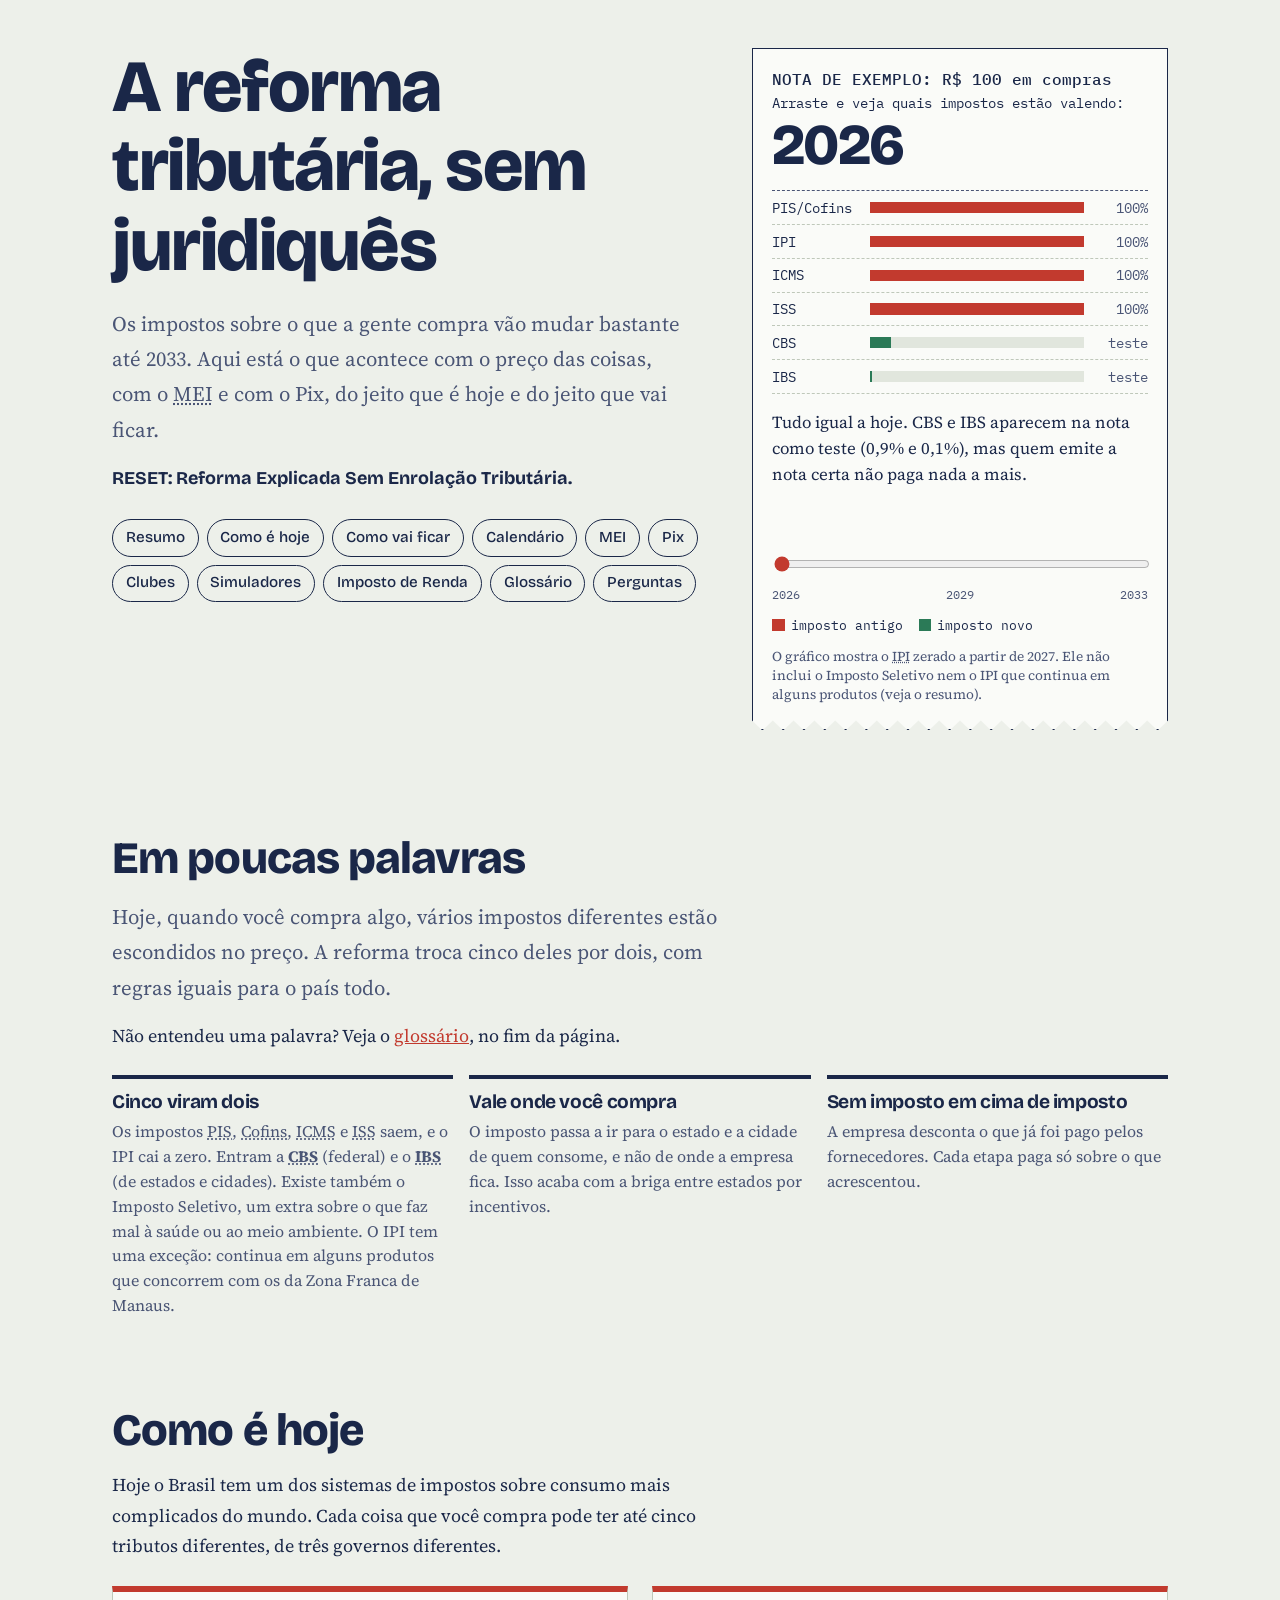
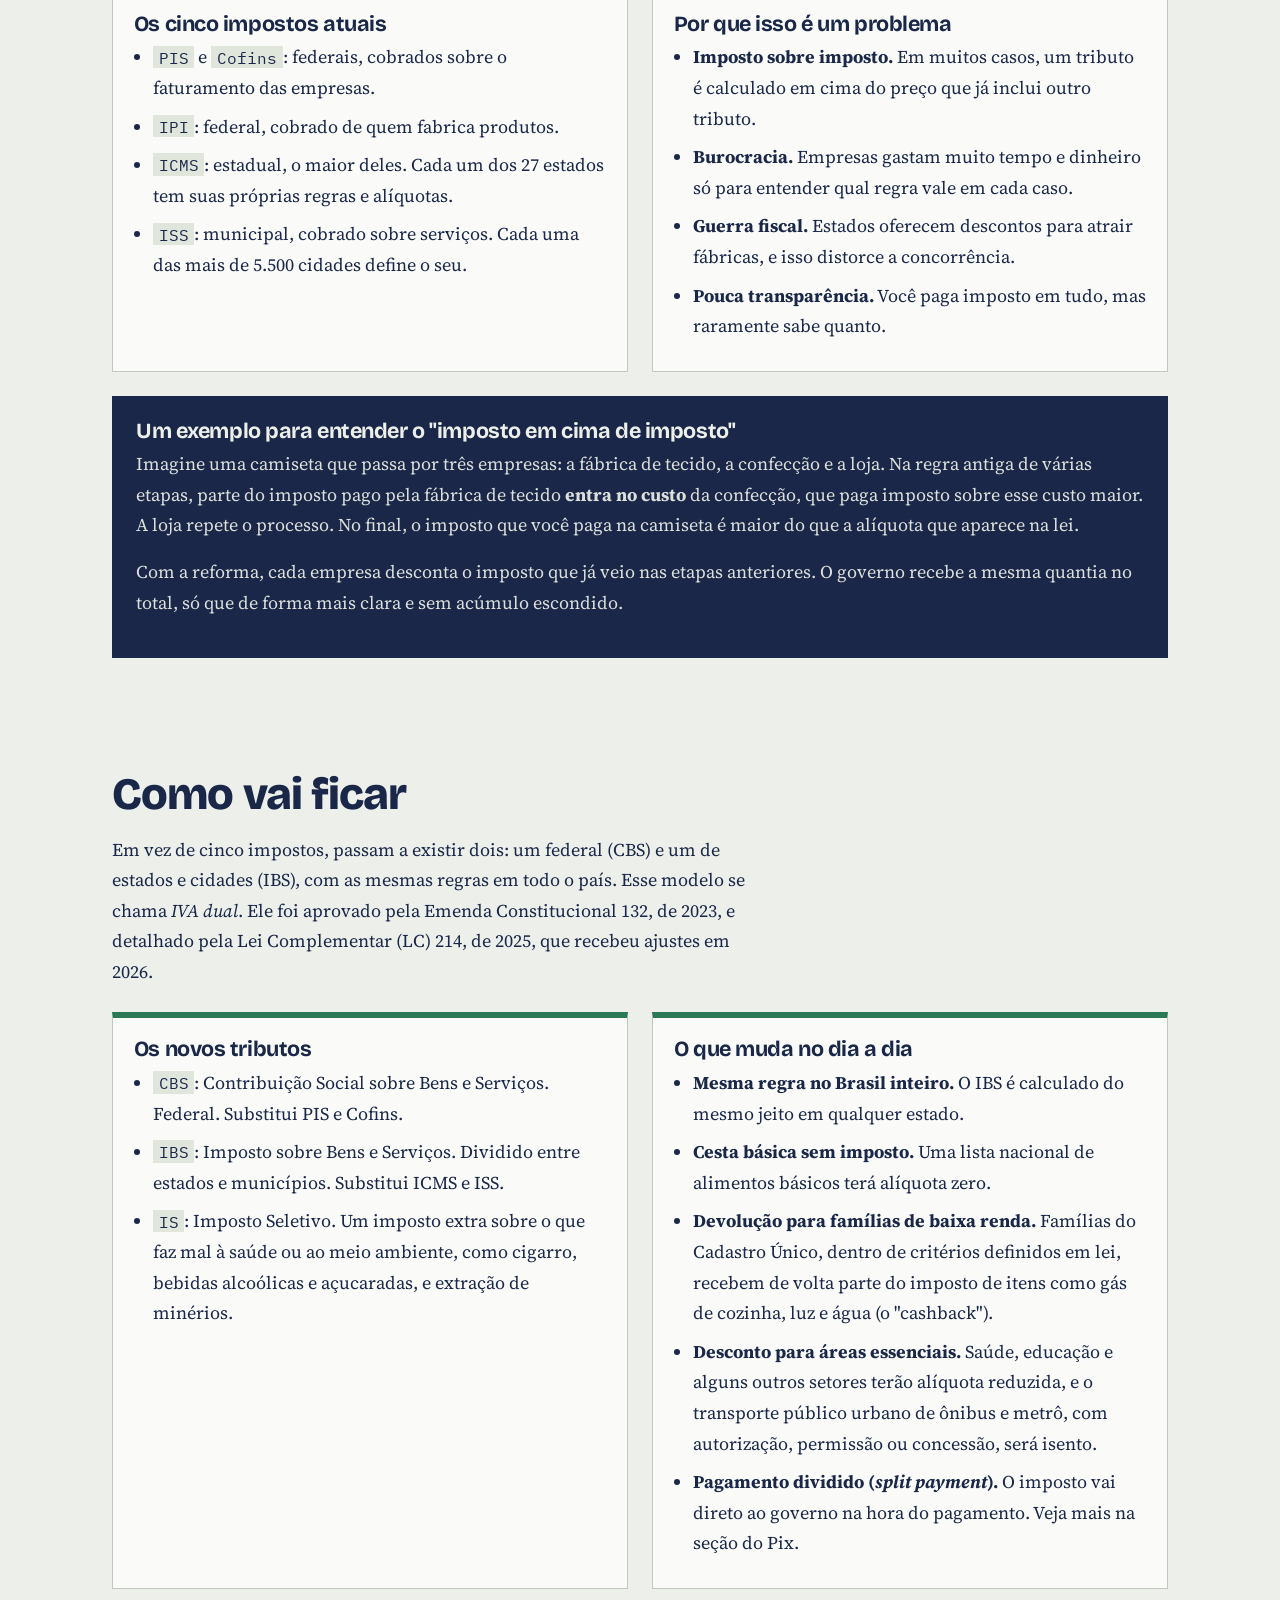
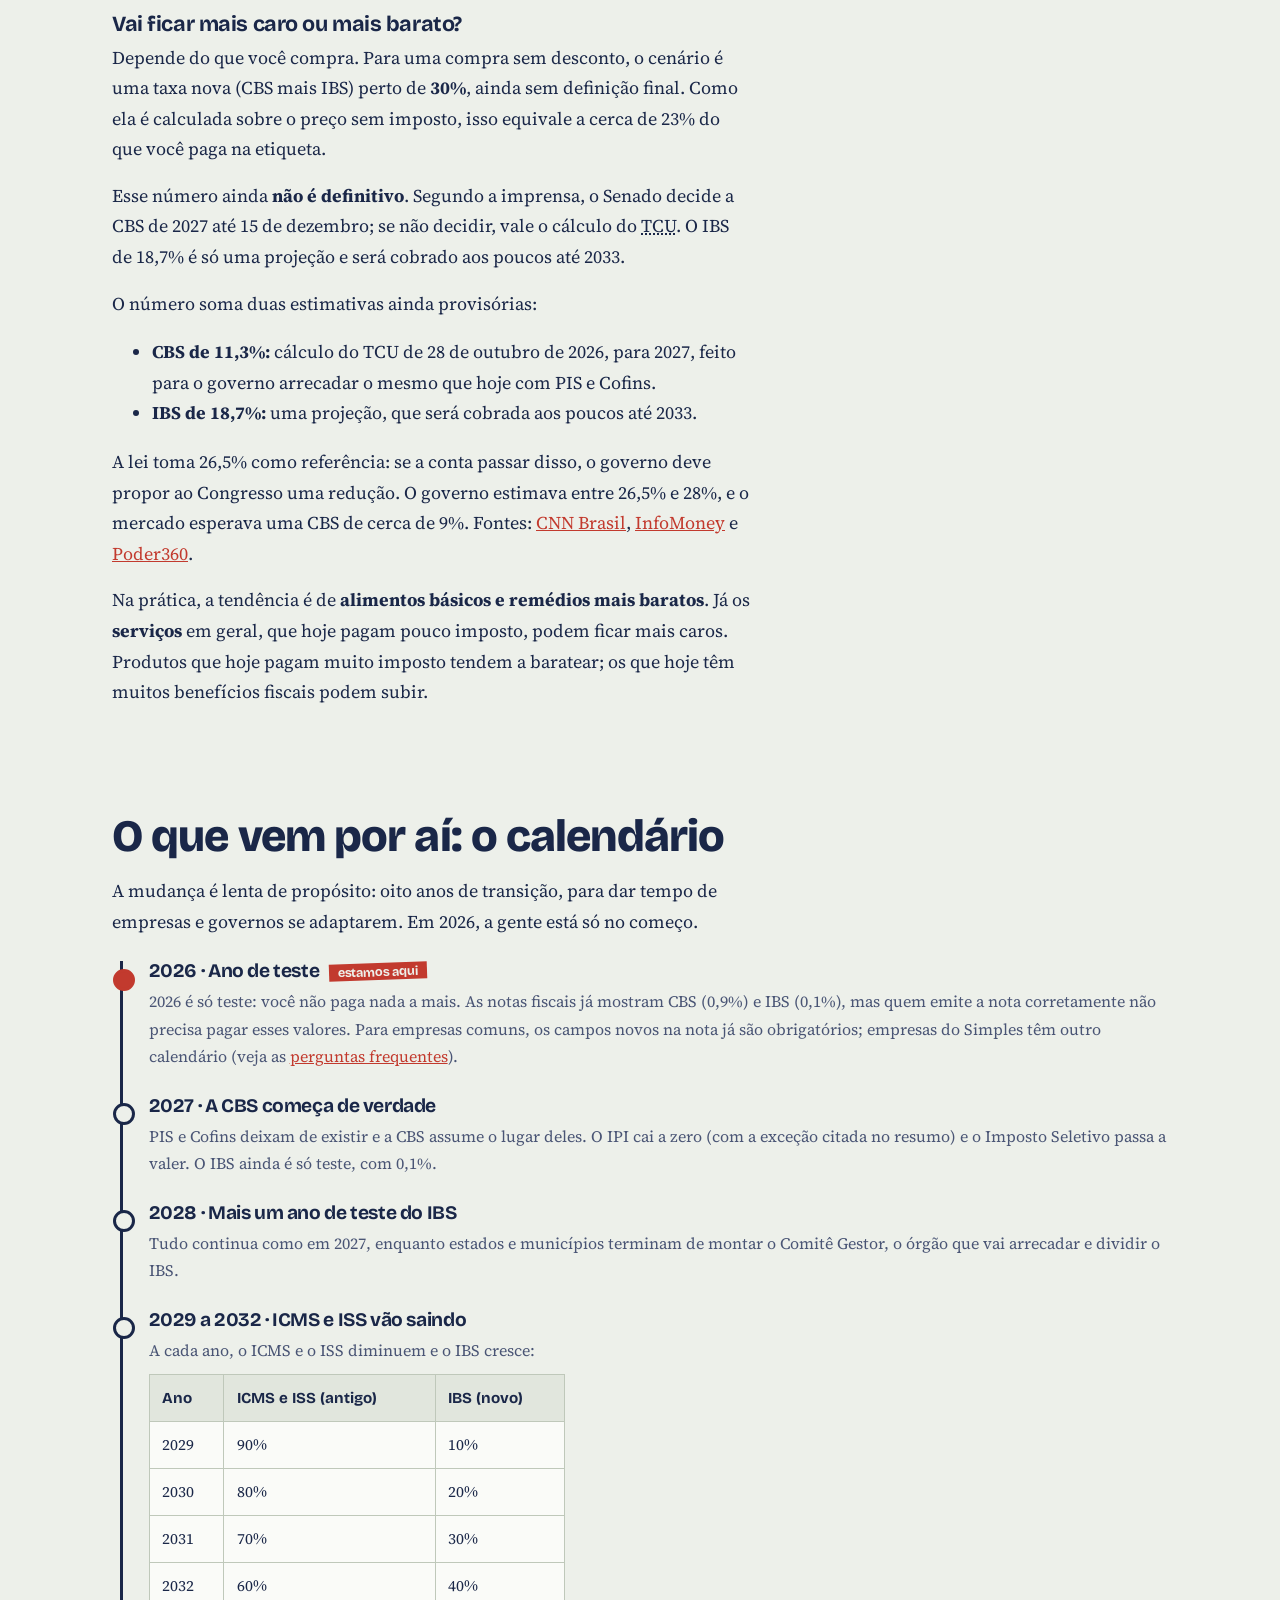
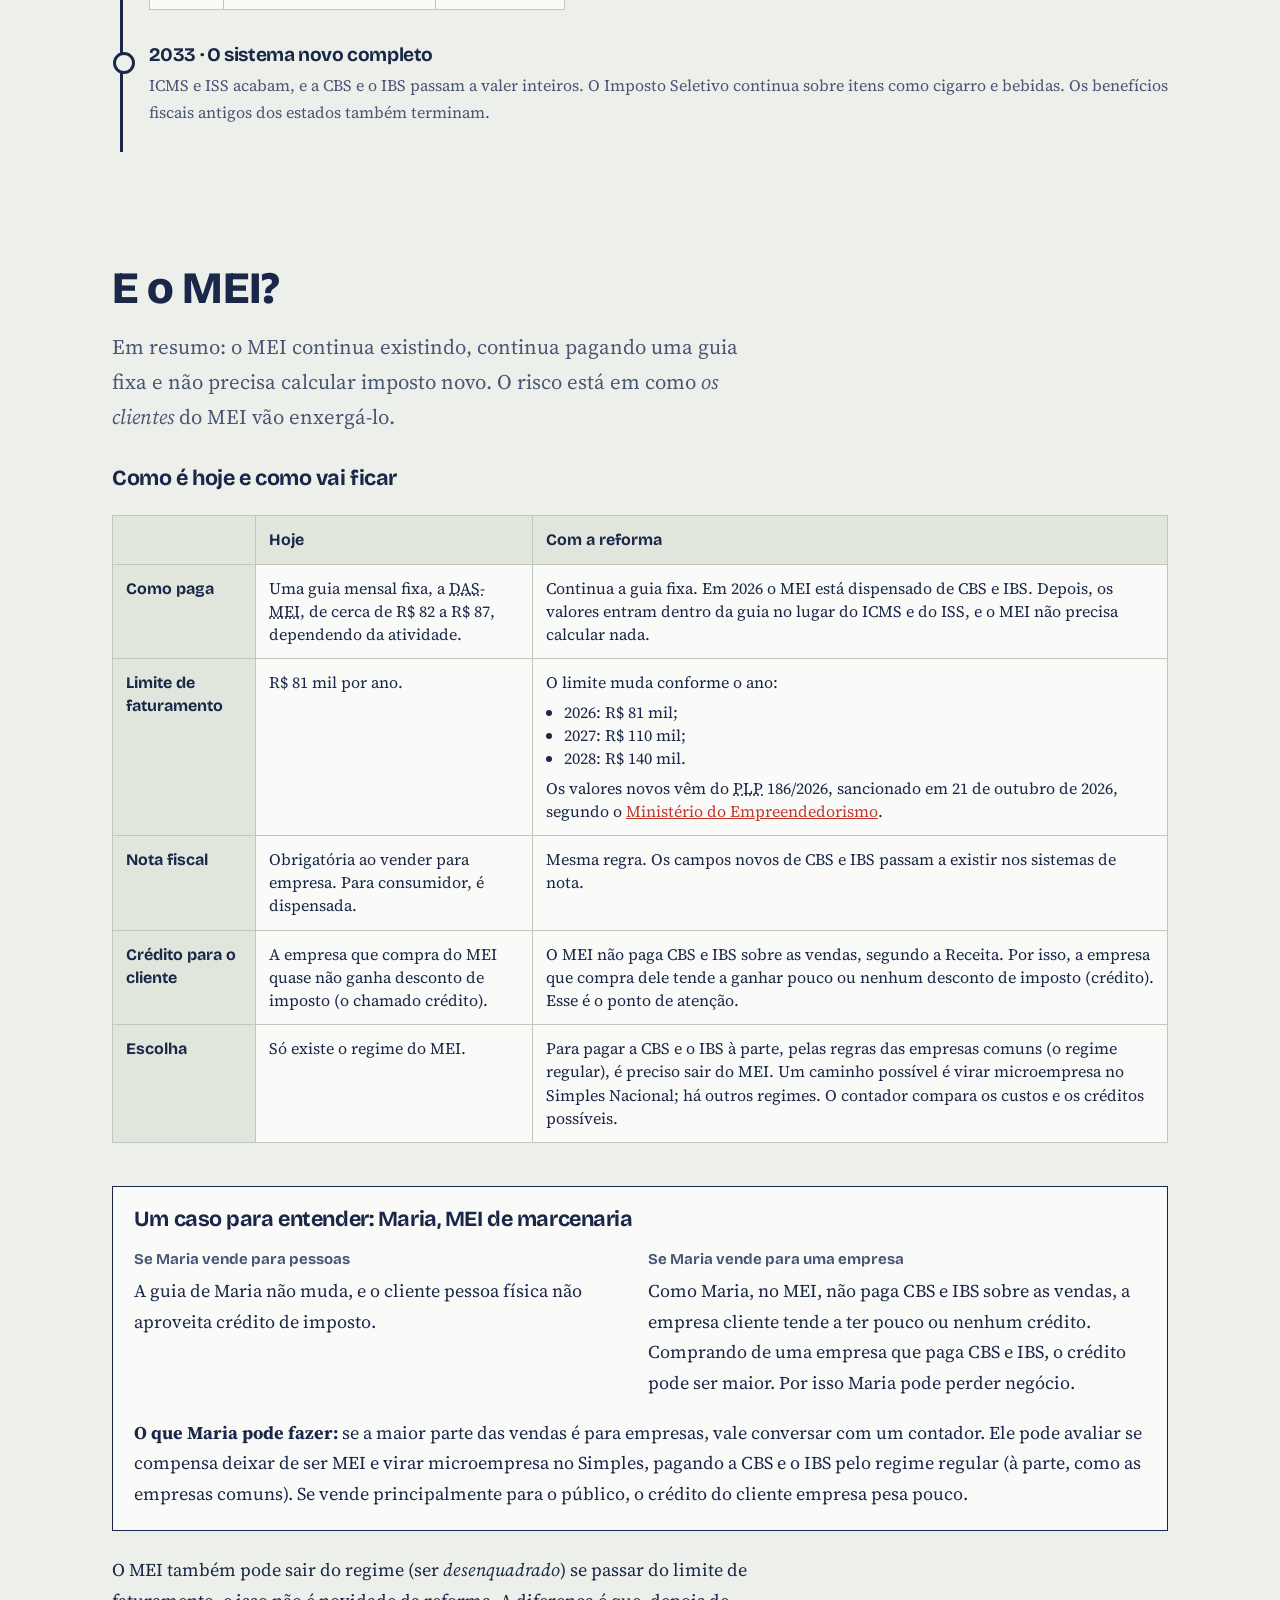
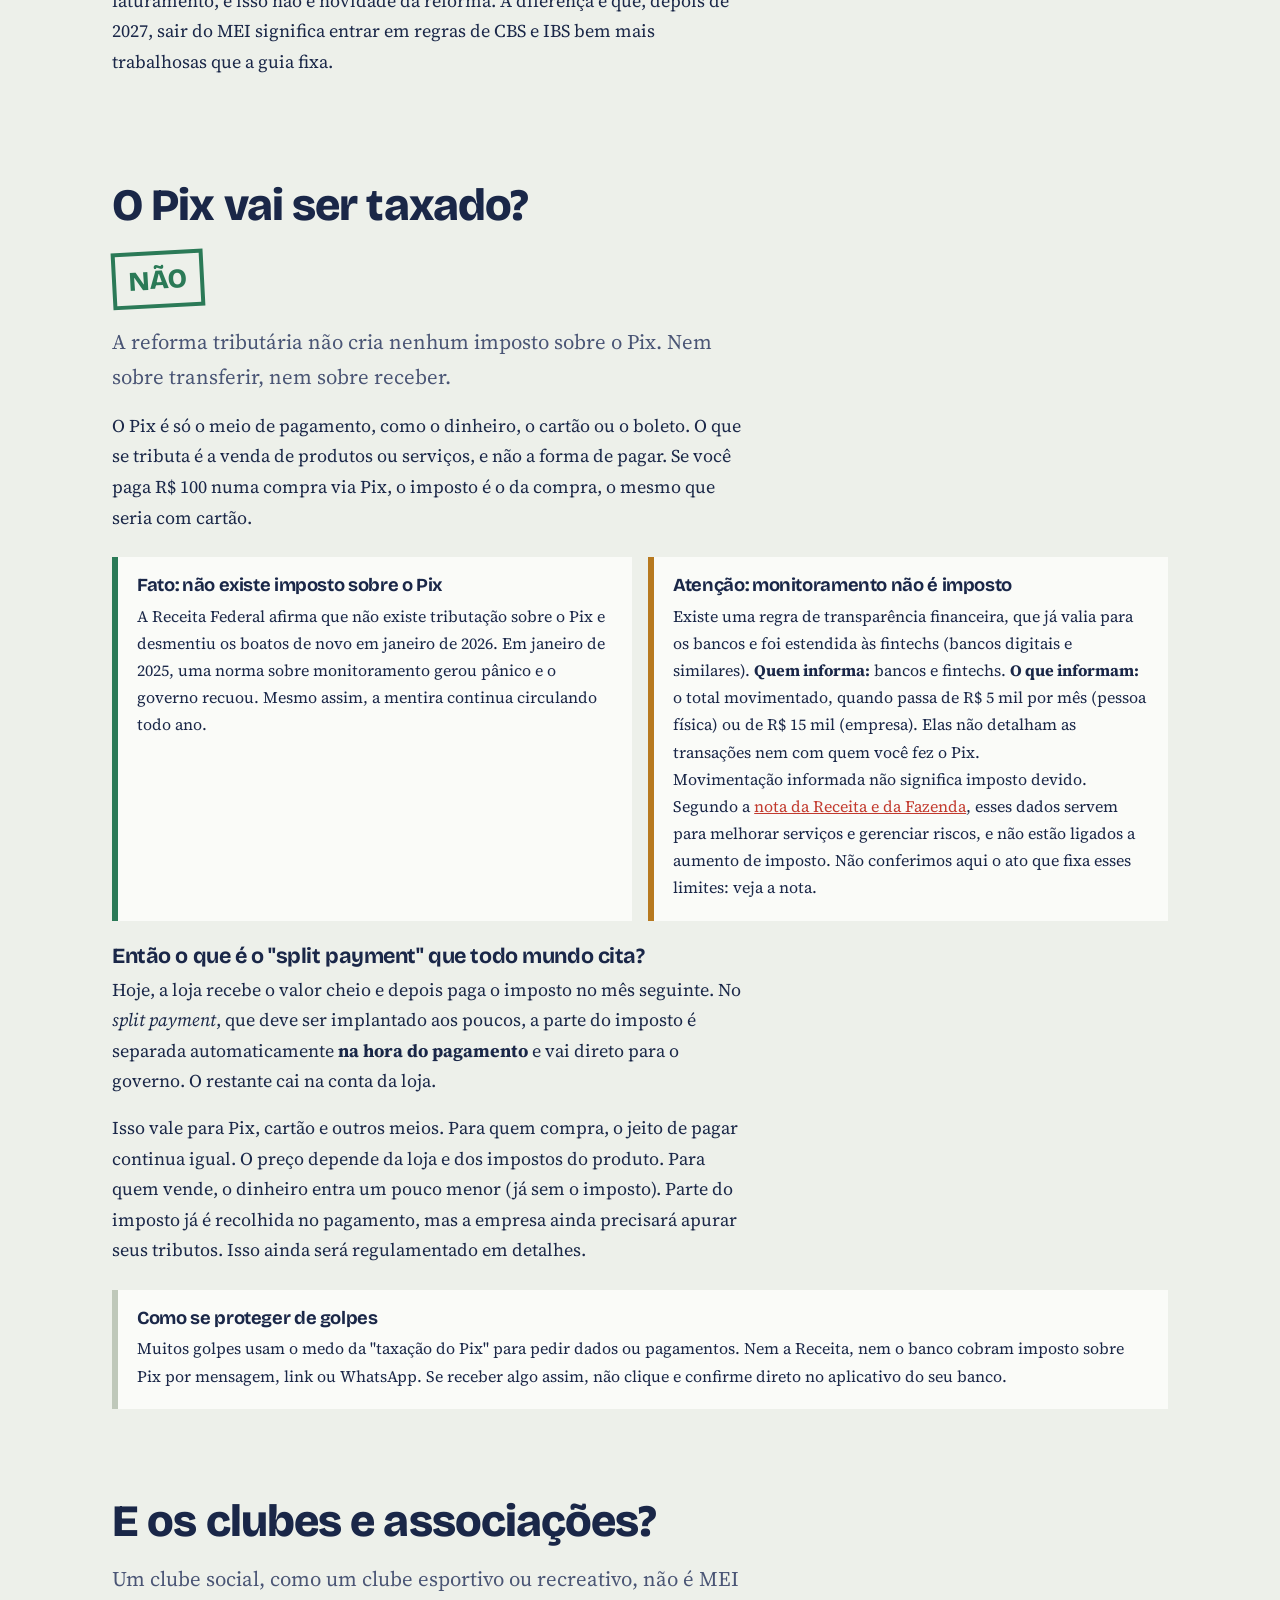
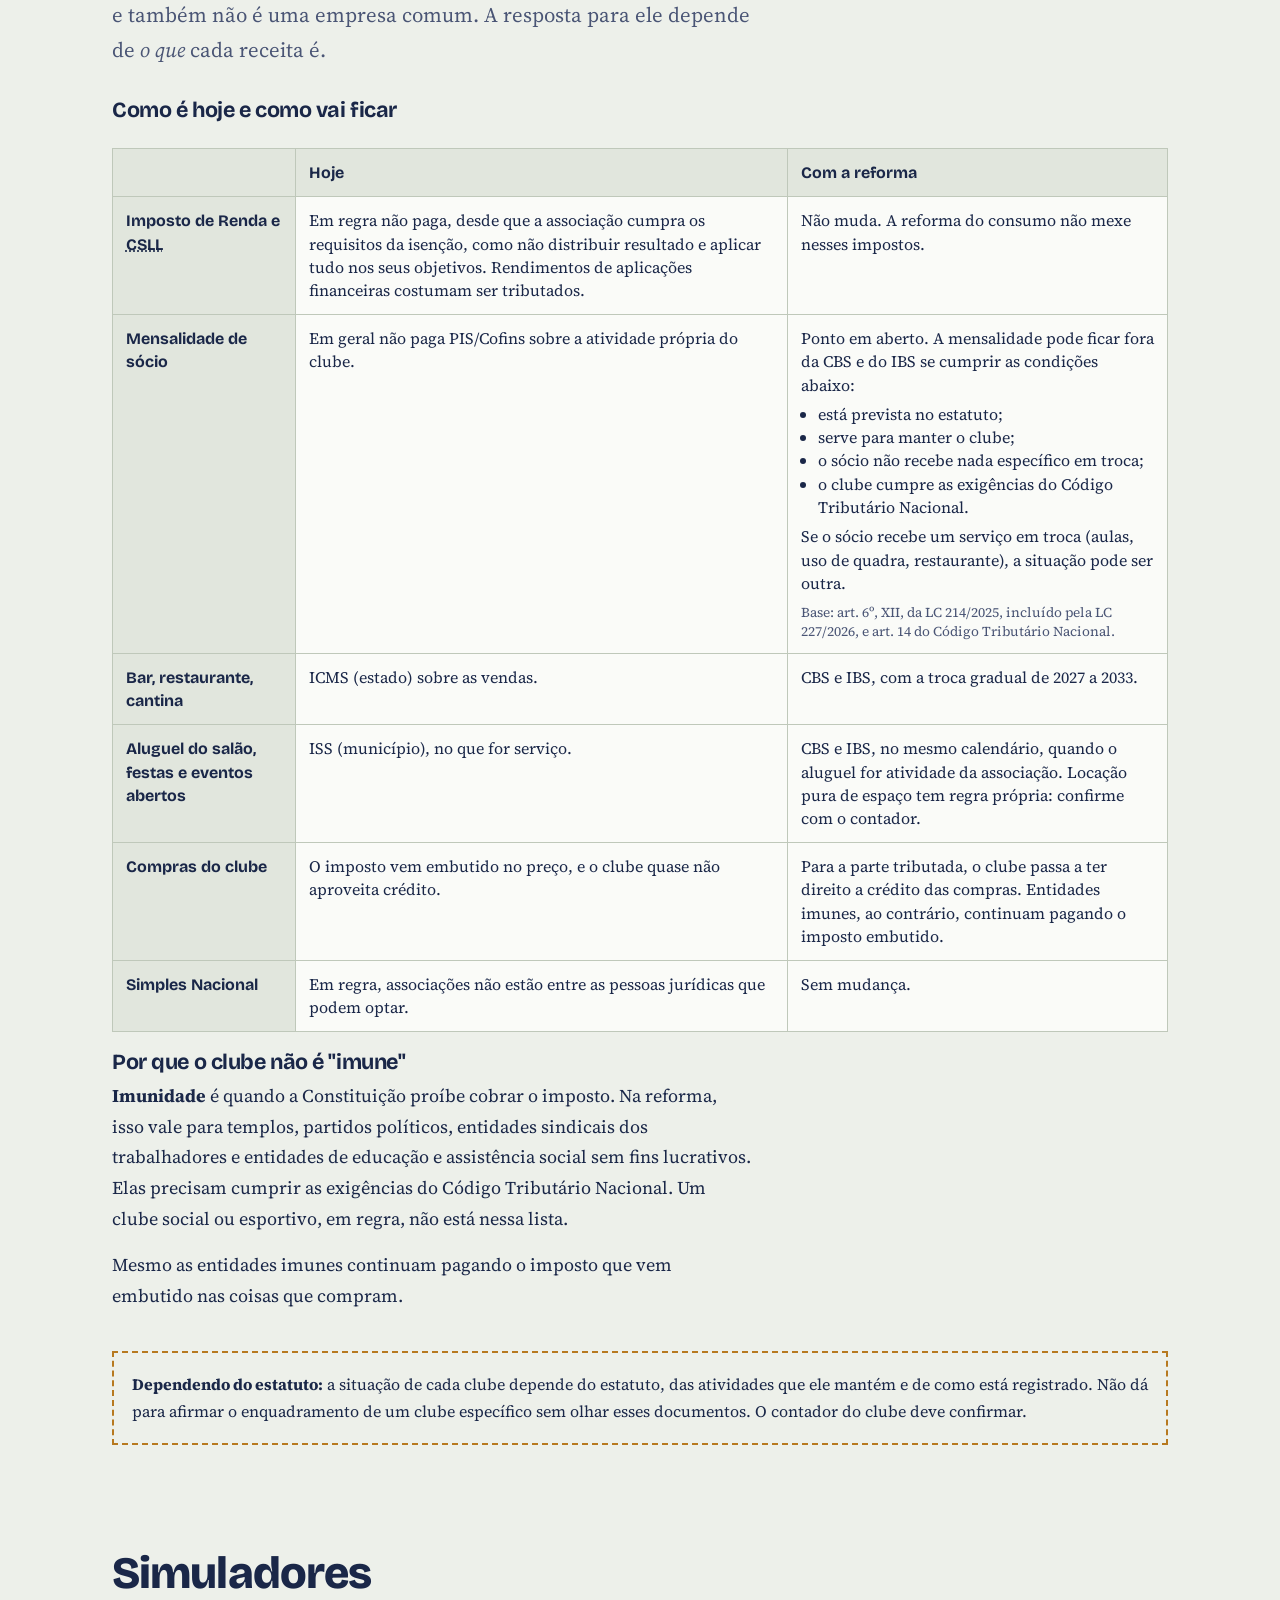
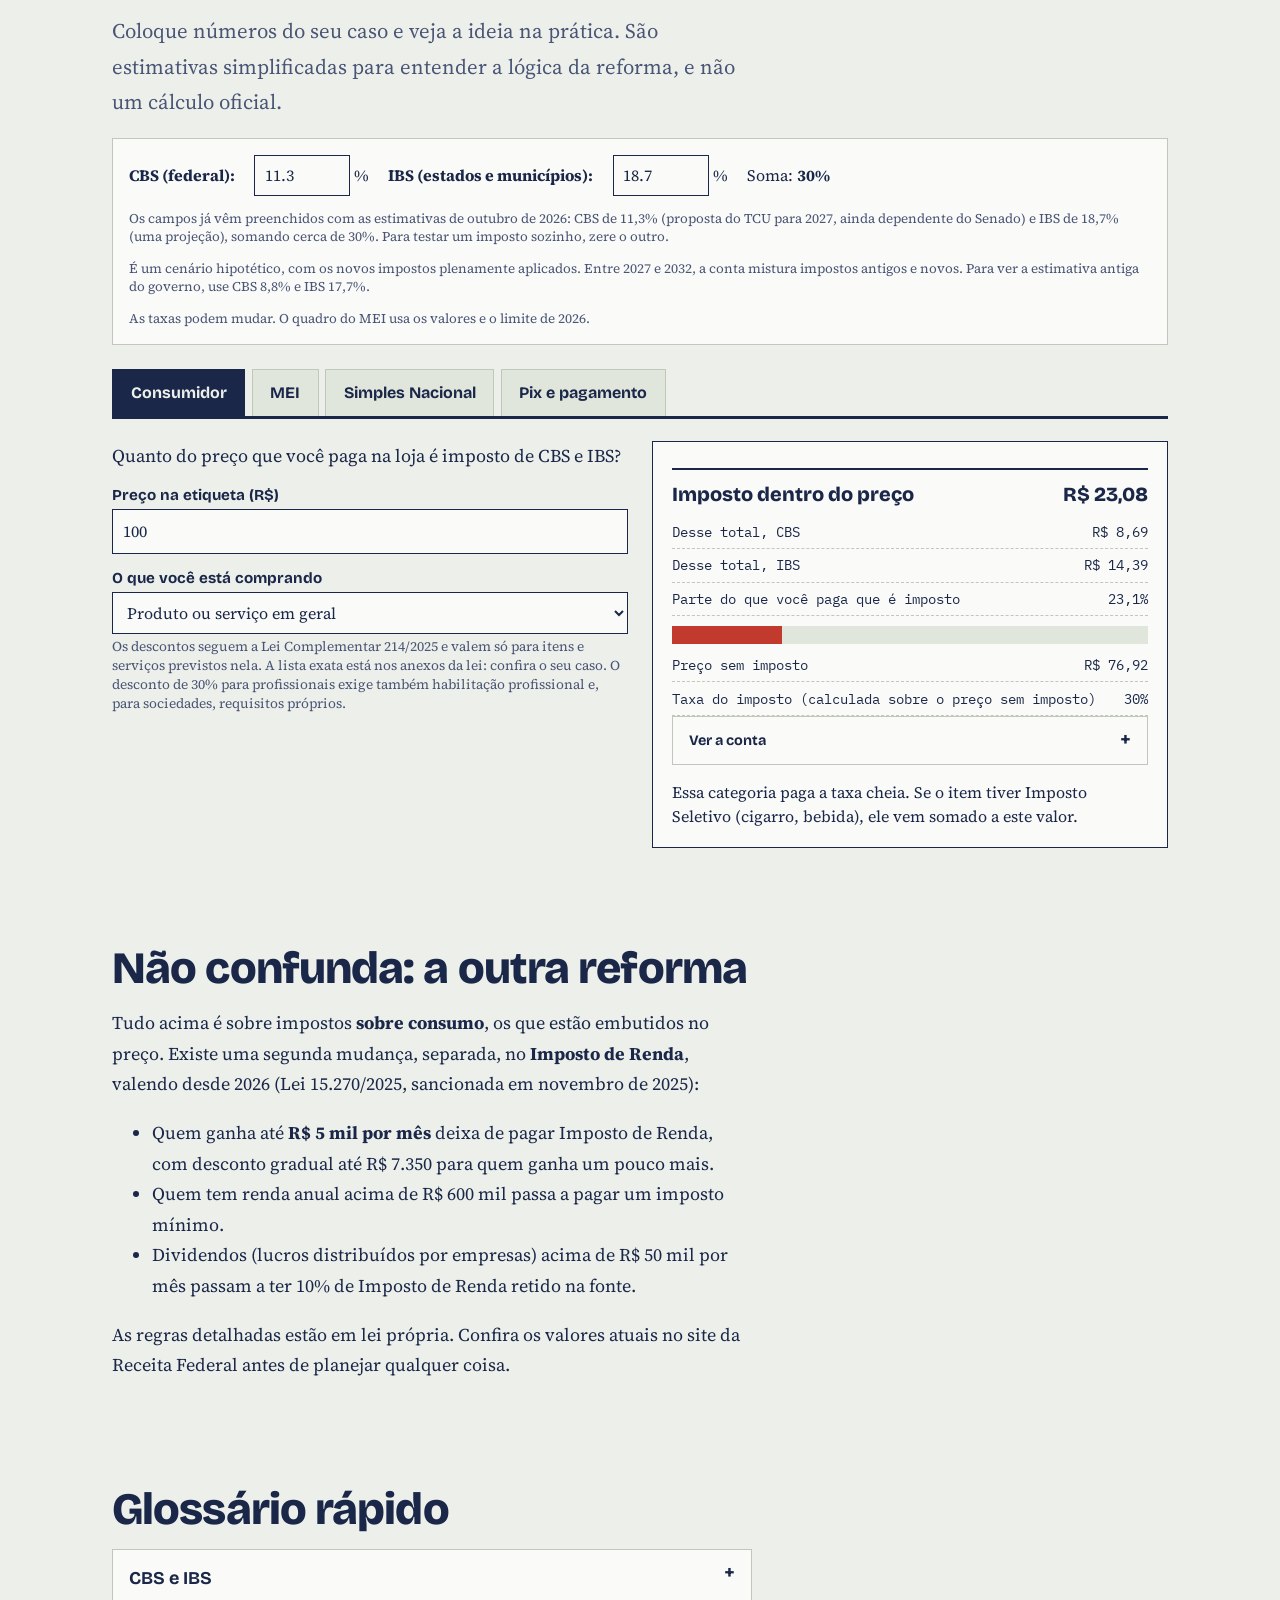
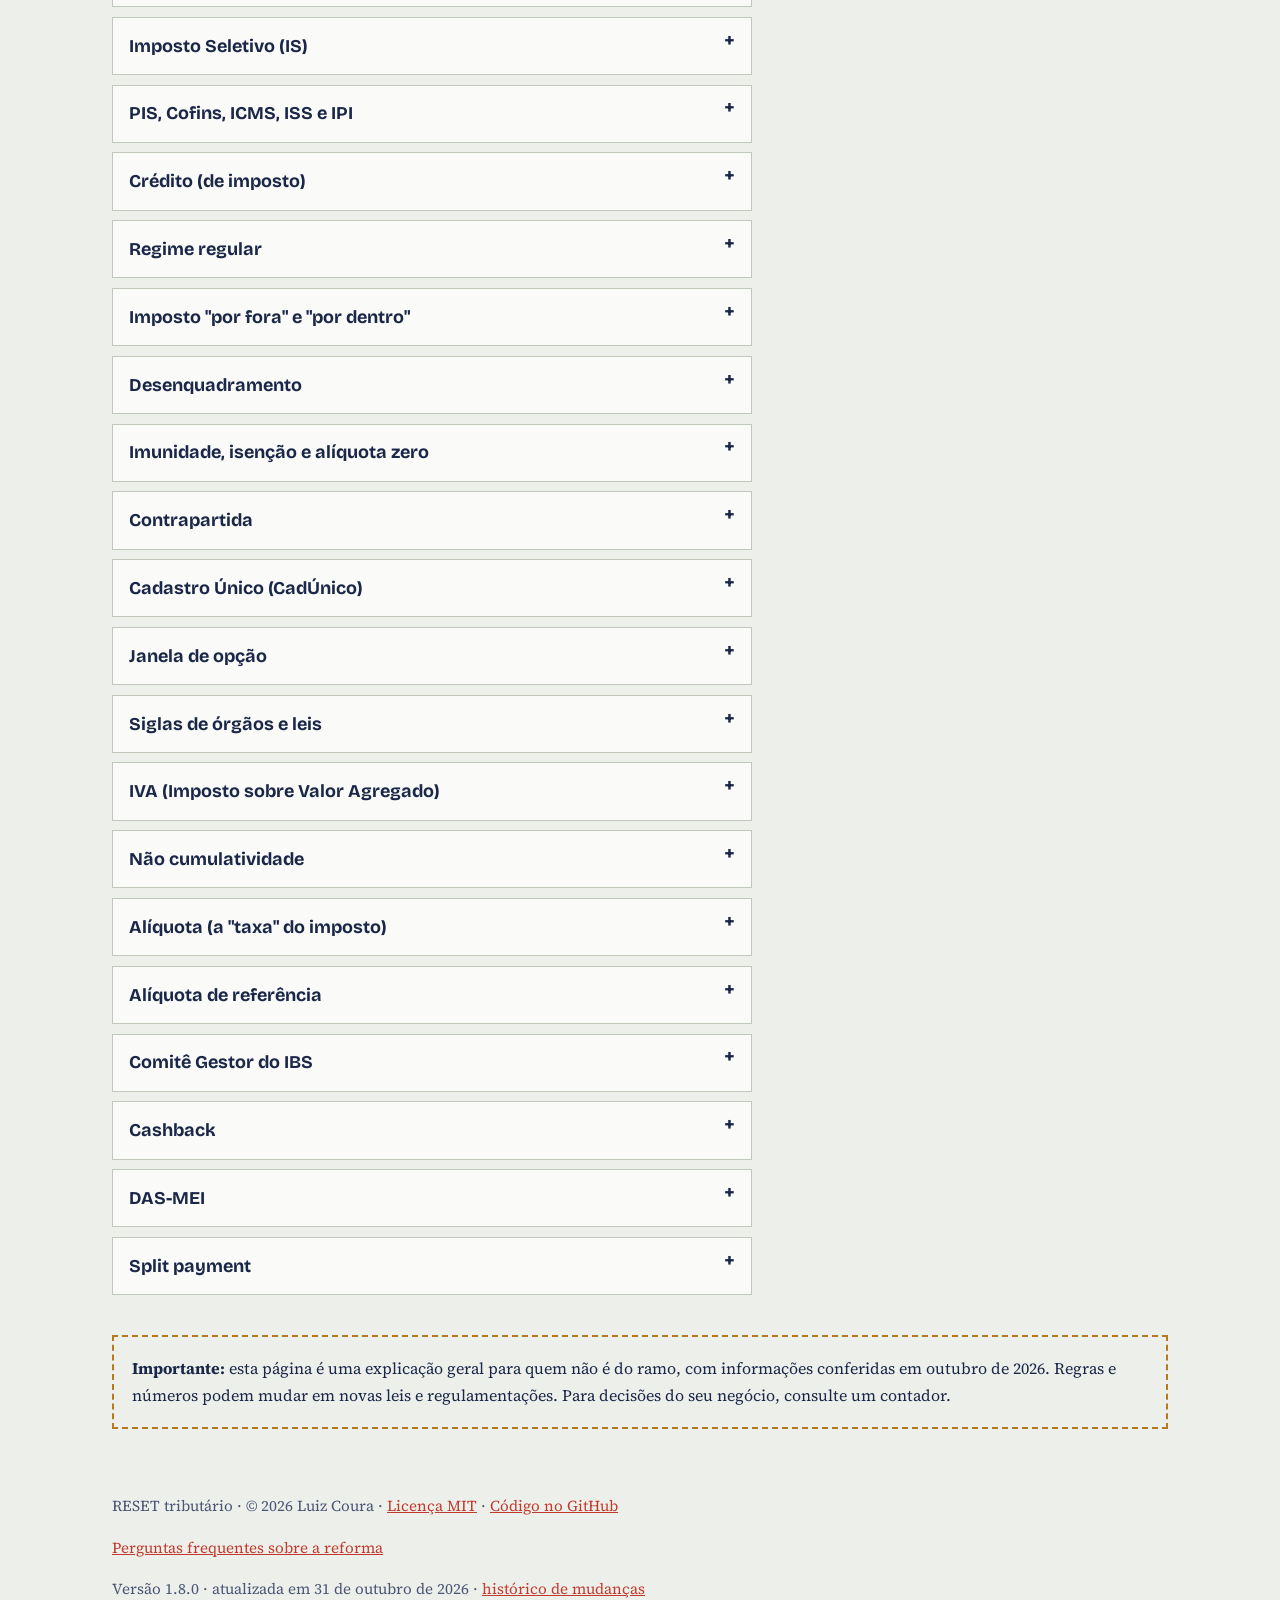
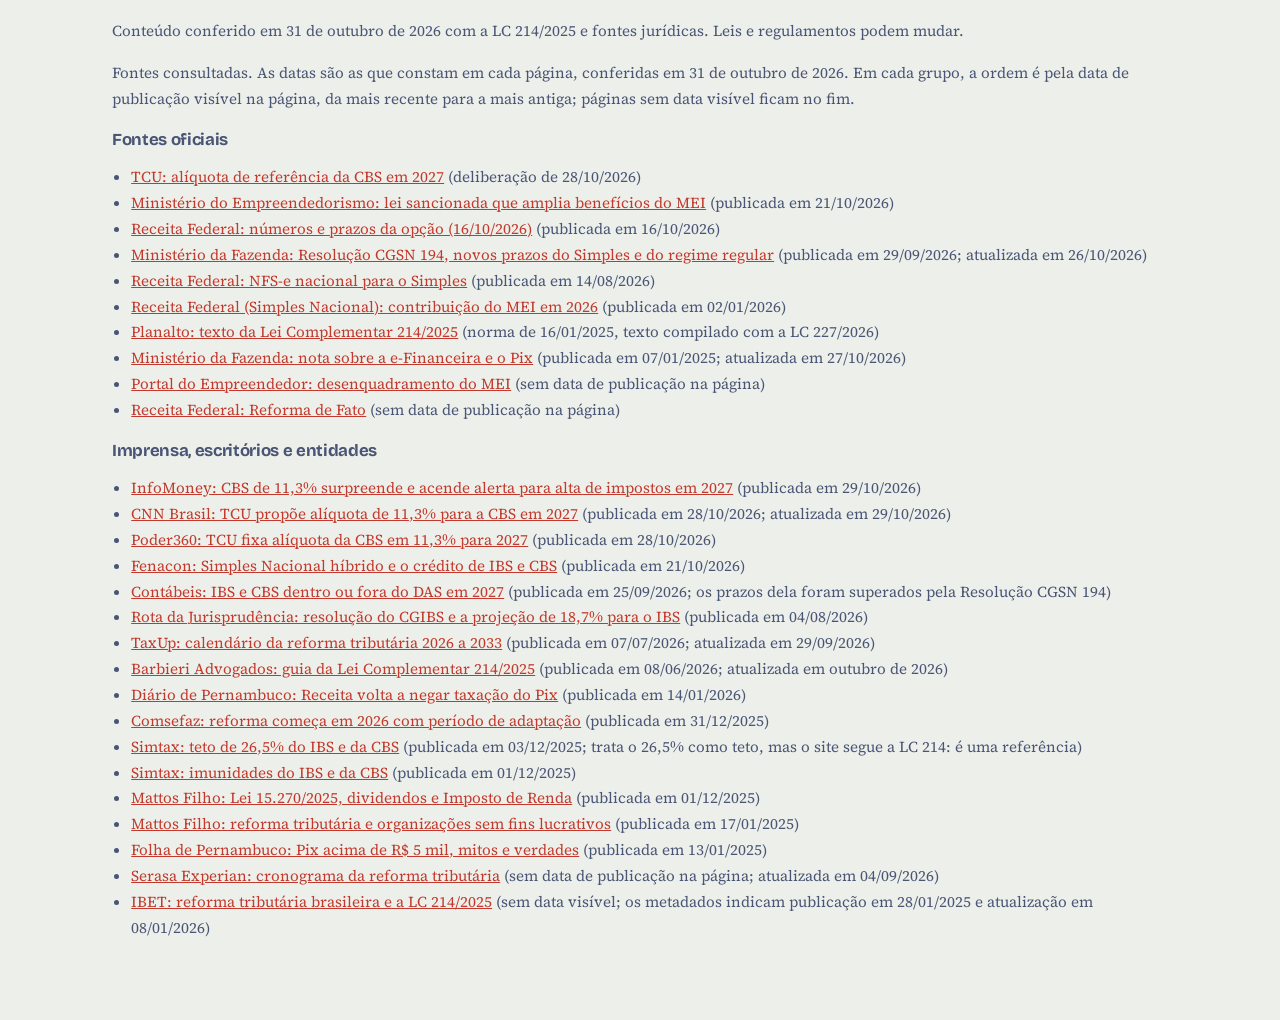
==== commit 4d8b1bf5: "Corrige a quinta revisão: comparação do Simples, siglas e tabelas Co-Authored-By: Claude Sonnet 5.5 " ====
--- a/index.html
+++ b/index.html
@@ -182,7 +182,7 @@
     <div class="texto">
       <h3>Vai ficar mais caro ou mais barato?</h3>
       <p>Depende do que você compra. Para uma compra sem desconto, o cenário é uma taxa nova (CBS mais IBS) perto de <strong>30%</strong>, ainda sem definição final. Como ela é calculada sobre o preço sem imposto, isso equivale a cerca de 23% do que você paga na etiqueta.</p>
-      <p>Esse número ainda <strong>não é definitivo</strong>: segundo a imprensa, o Senado tem até 15 de dezembro para decidir, e se não decidir vale o cálculo do <abbr title="Tribunal de Contas da União, que fiscaliza as contas do governo">TCU</abbr>. O IBS é só uma projeção e será cobrado aos poucos até 2033.</p>
+      <p>Esse número ainda <strong>não é definitivo</strong>. Segundo a imprensa, o Senado decide a CBS de 2027 até 15 de dezembro; se não decidir, vale o cálculo do <abbr title="Tribunal de Contas da União, que fiscaliza as contas do governo">TCU</abbr>. O IBS de 18,7% é só uma projeção e será cobrado aos poucos até 2033.</p>
       <p>O número soma duas estimativas ainda provisórias:</p>
       <ul>
         <li><strong>CBS de 11,3%:</strong> cálculo do TCU de 28 de outubro de 2026, para 2027, feito para o governo arrecadar o mesmo que hoje com PIS e Cofins.</li>
@@ -204,7 +204,7 @@
       <li class="agora"><h3>2026 · Ano de teste <span class="etiqueta">estamos aqui</span></h3><p>2026 é só teste: você não paga nada a mais. As notas fiscais já mostram CBS (0,9%) e IBS (0,1%), mas quem emite a nota corretamente não precisa pagar esses valores. Para empresas comuns, os campos novos na nota já são obrigatórios; empresas do Simples têm outro calendário (veja as <a href="perguntas.html#agora">perguntas frequentes</a>).</p></li>
       <li><h3>2027 · A CBS começa de verdade</h3><p>PIS e Cofins deixam de existir e a CBS assume o lugar deles. O IPI cai a zero (com a exceção citada no resumo) e o Imposto Seletivo passa a valer. O IBS ainda é só teste, com 0,1%.</p></li>
       <li><h3>2028 · Mais um ano de teste do IBS</h3><p>Tudo continua como em 2027, enquanto estados e municípios terminam de montar o Comitê Gestor, o órgão que vai arrecadar e dividir o IBS.</p></li>
-      <li><h3>2029 a 2032 · ICMS e ISS vão saindo</h3><p>A cada ano, o ICMS e o ISS diminuem e o IBS cresce: 90% e 10% em 2029, depois 80% e 20%, 70% e 30%, e 60% e 40% em 2032.</p></li>
+      <li><h3>2029 a 2032 · ICMS e ISS vão saindo</h3><p>A cada ano, o ICMS e o ISS diminuem e o IBS cresce:</p><table class="mini"><thead><tr><th>Ano</th><th>ICMS e ISS (antigo)</th><th>IBS (novo)</th></tr></thead><tbody><tr><td>2029</td><td>90%</td><td>10%</td></tr><tr><td>2030</td><td>80%</td><td>20%</td></tr><tr><td>2031</td><td>70%</td><td>30%</td></tr><tr><td>2032</td><td>60%</td><td>40%</td></tr></tbody></table></li>
       <li><h3>2033 · O sistema novo completo</h3><p>ICMS e ISS acabam, e a CBS e o IBS passam a valer inteiros. O Imposto Seletivo continua sobre itens como cigarro e bebidas. Os benefícios fiscais antigos dos estados também terminam.</p></li>
     </ol>
   </div>
@@ -223,10 +223,10 @@
       <thead><tr><th></th><th>Hoje</th><th>Com a reforma</th></tr></thead>
       <tbody>
         <tr><th>Como paga</th><td>Uma guia mensal fixa, a <abbr title="Documento de Arrecadação do Simples Nacional do MEI">DAS-MEI</abbr>, de cerca de R$ 82 a R$ 87, dependendo da atividade.</td><td>Continua a guia fixa. Em 2026 o MEI está dispensado de CBS e IBS. Depois, os valores entram dentro da guia no lugar do ICMS e do ISS, e o MEI não precisa calcular nada.</td></tr>
-        <tr><th>Limite de faturamento</th><td>R$ 81 mil por ano.</td><td>Segue em R$ 81 mil em 2026. O PLP 186/2026 foi sancionado em 21 de outubro de 2026. Ele eleva o limite para R$ 110 mil em 2027 e R$ 140 mil em 2028, segundo o <a href="https://www.gov.br/memp/pt-br/assuntos/noticias/lula-sanciona-lei-que-amplia-beneficios-para-meis-e-envia-ao-congresso-pec-sobre-tarifa-zero-no-transporte-coletivo">Ministério do Empreendedorismo</a>.</td></tr>
+        <tr><th>Limite de faturamento</th><td>R$ 81 mil por ano.</td><td>O limite muda conforme o ano:<ul><li>2026: R$ 81 mil;</li><li>2027: R$ 110 mil;</li><li>2028: R$ 140 mil.</li></ul>Os valores novos vêm do <abbr title="Projeto de Lei Complementar">PLP</abbr> 186/2026, sancionado em 21 de outubro de 2026, segundo o <a href="https://www.gov.br/memp/pt-br/assuntos/noticias/lula-sanciona-lei-que-amplia-beneficios-para-meis-e-envia-ao-congresso-pec-sobre-tarifa-zero-no-transporte-coletivo">Ministério do Empreendedorismo</a>.</td></tr>
         <tr><th>Nota fiscal</th><td>Obrigatória ao vender para empresa. Para consumidor, é dispensada.</td><td>Mesma regra. Os campos novos de CBS e IBS passam a existir nos sistemas de nota.</td></tr>
         <tr><th>Crédito para o cliente</th><td>A empresa que compra do MEI quase não ganha desconto de imposto (o chamado crédito).</td><td>O MEI não paga CBS e IBS sobre as vendas, segundo a Receita. Por isso, a empresa que compra dele tende a ganhar pouco ou nenhum desconto de imposto (crédito). Esse é o ponto de atenção.</td></tr>
-        <tr><th>Escolha</th><td>Só existe o regime do MEI.</td><td>Para pagar a CBS e o IBS à parte, pelas regras das empresas comuns (o regime regular), é preciso deixar de ser MEI e virar microempresa no Simples Nacional. O contador compara os custos e os créditos possíveis.</td></tr>
+        <tr><th>Escolha</th><td>Só existe o regime do MEI.</td><td>Para pagar a CBS e o IBS à parte, pelas regras das empresas comuns (o regime regular), é preciso sair do MEI. Um caminho possível é virar microempresa no Simples Nacional; há outros regimes. O contador compara os custos e os créditos possíveis.</td></tr>
       </tbody>
     </table>
     </div>
@@ -243,7 +243,7 @@
           Como Maria, no MEI, não paga CBS e IBS sobre as vendas, a empresa cliente tende a ter pouco ou nenhum crédito. Comprando de uma empresa que paga CBS e IBS, o crédito pode ser maior. Por isso Maria pode perder negócio.
         </div>
       </div>
-      <p class="sem-margem-baixo mt-1"><strong>O que Maria pode fazer:</strong> se a maior parte das vendas é para empresas, vale conversar com um contador. Ele pode avaliar se compensa deixar de ser MEI e virar microempresa no Simples, pagando a CBS e o IBS pelo regime regular (à parte, como as empresas comuns). Se vende para o público, mudar costuma não valer a pena.</p>
+      <p class="sem-margem-baixo mt-1"><strong>O que Maria pode fazer:</strong> se a maior parte das vendas é para empresas, vale conversar com um contador. Ele pode avaliar se compensa deixar de ser MEI e virar microempresa no Simples, pagando a CBS e o IBS pelo regime regular (à parte, como as empresas comuns). Se vende principalmente para o público, o crédito do cliente empresa pesa pouco.</p>
     </div>
 
     <div class="texto">
@@ -268,7 +268,8 @@
       </div>
       <div class="mito cuidado">
         <h3>Atenção: monitoramento não é imposto</h3>
-        <p>Existe uma regra de transparência financeira, que já valia para os bancos e foi estendida às fintechs (bancos digitais e similares). As instituições informam à Receita o total movimentado quando ele passa de R$ 5 mil por mês (pessoa física) ou de R$ 15 mil (empresa). Elas não detalham as transações nem com quem você fez o Pix. Segundo a <a href="https://www.gov.br/fazenda/pt-br/canais_atendimento/imprensa/notas-a-imprensa/2025/janeiro/receita-federal-esclarece-evolucao-na-e-financeira">nota da Receita e da Fazenda</a>, esses dados servem para melhorar serviços e gerenciar riscos, e não estão ligados a aumento de imposto.</p>
+        <p>Existe uma regra de transparência financeira, que já valia para os bancos e foi estendida às fintechs (bancos digitais e similares). <strong>Quem informa:</strong> bancos e fintechs. <strong>O que informam:</strong> o total movimentado, quando passa de R$ 5 mil por mês (pessoa física) ou de R$ 15 mil (empresa). Elas não detalham as transações nem com quem você fez o Pix.</p>
+        <p>Movimentação informada não significa imposto devido. Segundo a <a href="https://www.gov.br/fazenda/pt-br/canais_atendimento/imprensa/notas-a-imprensa/2025/janeiro/receita-federal-esclarece-evolucao-na-e-financeira">nota da Receita e da Fazenda</a>, esses dados servem para melhorar serviços e gerenciar riscos, e não estão ligados a aumento de imposto. Não conferimos aqui o ato que fixa esses limites: veja a nota.</p>
       </div>
     </div>
 
@@ -351,7 +352,7 @@
           <p class="sem-margem">Quanto do preço que você paga na loja é imposto de CBS e IBS?</p>
           <div class="campo"><label for="c-preco">Preço na etiqueta (R$)</label><input type="number" id="c-preco" value="100" min="0" step="1"></div>
           <div class="campo"><label for="c-cat">O que você está comprando</label><select id="c-cat"></select>
-            <small>Os descontos seguem a Lei Complementar 214/2025 e valem só para itens e serviços previstos nela. A lista exata está nos anexos da lei: confira o seu caso.</small></div>
+            <small>Os descontos seguem a Lei Complementar 214/2025 e valem só para itens e serviços previstos nela. A lista exata está nos anexos da lei: confira o seu caso. O desconto de 30% para profissionais exige também habilitação profissional e, para sociedades, requisitos próprios.</small></div>
         </div>
         <div class="resultado" aria-live="polite">
           <div class="linha total"><span>Imposto dentro do preço</span><span id="c-imp"></span></div>
@@ -383,7 +384,8 @@
           <div class="linha"><span>Guia mensal (DAS-MEI)</span><span id="m-das"></span></div>
           <div class="linha"><span>Faturamento no ano (média por mês × meses de atividade)</span><span id="m-anual"></span></div>
           <div class="linha"><span id="m-limrot">Situação no limite de R$ 81 mil</span><span id="m-lim"></span></div>
-          <div class="linha"><span>CBS e IBS estimados ao sair do MEI, por mês (já com o desconto das compras). Não compara a carga total.</span><span id="m-normal"></span></div>
+          <div class="linha"><span>CBS e IBS por mês fora do MEI</span><span id="m-normal"></span></div>
+          <small class="nota-linha">Já considera o desconto das compras. Outros tributos não entram, então não compara a carga total.</small>
           <div class="linha"><span>Desse total, CBS</span><span id="m-ncbs"></span></div>
           <div class="linha"><span>Desse total, IBS</span><span id="m-nibs"></span></div>
           <div class="linha"><span>Crédito que o cliente empresa teria se você saísse da guia (por mês)</span><span id="m-cred"></span></div>
@@ -427,7 +429,7 @@
           <p class="msg"><strong>Até quando dá para escolher:</strong> a escolha só vale em épocas fixas, chamadas <em>janelas</em>, e os prazos mudam. Para 2027, a Resolução <abbr title="Comitê Gestor do Simples Nacional">CGSN</abbr> 194 (<a href="https://www.gov.br/fazenda/pt-br/assuntos/noticias/2026/setembro/simples-nacional-2027-tem-novos-prazos-para-microempresas-e-empresas-de-pequeno-porte/">Ministério da Fazenda, 29/09/2026</a>) fixou:</p>
           <ul class="lista-msg">
             <li>Pedir entrada ou retorno ao Simples: até 15 de outubro de 2026 (prazo já encerrado).</li>
-            <li>Pagar CBS e IBS pelo regime regular: até 30 de outubro de 2026.</li>
+            <li>Pagar CBS e IBS pelo regime regular: até 30 de outubro de 2026 (prazo já encerrado).</li>
             <li>Desistir da escolha: de 3 de novembro a 20 de dezembro de 2026.</li>
           </ul>
           <p class="msg">A <a href="https://www.gov.br/receitafederal/pt-br/assuntos/noticias/2026/outubro/a-receita-federal-divulga-a-atualizacao-dos-numeros-referentes-as-solicitacoes-de-opcao-pelo-simples-nacional-e-pelo-regime-regular-do-ibs-e-da-cbs">Receita</a> confirmou os prazos de 15/10 e 30/10 em 16/10/2026 e informa uma nova janela em abril, valendo a partir de julho (<a href="https://www.gov.br/receitafederal/pt-br/acesso-a-informacao/acoes-e-programas/reforma-tributaria-do-consumo/reforma-de-fato">detalhes</a>). Confira o prazo com seu contador.</p>
@@ -512,9 +514,9 @@
   <div class="wrap">
     <p>RESET tributário · © 2026 Luiz Coura · <a href="https://github.com/luizcoura/reset-tributario/blob/main/LICENSE">Licença MIT</a> · <a href="https://github.com/luizcoura/reset-tributario">Código no GitHub</a></p>
     <p><a href="perguntas.html">Perguntas frequentes sobre a reforma</a></p>
-    <p>Versão 1.7.0 · atualizada em 31 de outubro de 2026 · <a href="https://github.com/luizcoura/reset-tributario/blob/main/CHANGELOG.md">histórico de mudanças</a></p>
+    <p>Versão 1.8.0 · atualizada em 31 de outubro de 2026 · <a href="https://github.com/luizcoura/reset-tributario/blob/main/CHANGELOG.md">histórico de mudanças</a></p>
     <p>Conteúdo conferido em 31 de outubro de 2026 com a LC 214/2025 e fontes jurídicas. Leis e regulamentos podem mudar.</p>
-    <p>Fontes consultadas. As datas são as que constam em cada página, conferidas em 30 de outubro de 2026. Em cada grupo, a ordem é pela data de publicação visível na página, da mais recente para a mais antiga; páginas sem data visível ficam no fim.</p>
+    <p>Fontes consultadas. As datas são as que constam em cada página, conferidas em 31 de outubro de 2026. Em cada grupo, a ordem é pela data de publicação visível na página, da mais recente para a mais antiga; páginas sem data visível ficam no fim.</p>
     <h3>Fontes oficiais</h3>
     <ul>
       <li><a href="https://sites.tcu.gov.br/reforma-tributaria/visao-cbs-2027.html">TCU: alíquota de referência da CBS em 2027</a> <span class="data">(deliberação de 28/10/2026)</span></li>
@@ -531,7 +533,7 @@
     <h3>Imprensa, escritórios e entidades</h3>
     <ul>
       <li><a href="https://www.infomoney.com.br/business/cbs-de-113-surpreende-e-acende-alerta-para-alta-de-impostos-em-2027/">InfoMoney: CBS de 11,3% surpreende e acende alerta para alta de impostos em 2027</a> <span class="data">(publicada em 29/10/2026)</span></li>
-      <li><a href="https://www.cnnbrasil.com.br/economia/money/macroeconomia/reforma-tributaria-tcu-propoe-aliquota-de-113-para-cbs-em-2027/">CNN Brasil: TCU propõe alíquota de 11,3% para a CBS em 2027</a> <span class="data">(publicada em 28/10/2026)</span></li>
+      <li><a href="https://www.cnnbrasil.com.br/economia/money/macroeconomia/reforma-tributaria-tcu-propoe-aliquota-de-113-para-cbs-em-2027/">CNN Brasil: TCU propõe alíquota de 11,3% para a CBS em 2027</a> <span class="data">(publicada em 28/10/2026; atualizada em 29/10/2026)</span></li>
       <li><a href="https://www.poder360.com.br/poder-economia/tcu-fixa-aliquota-da-cbs-em-113-para-2027/">Poder360: TCU fixa alíquota da CBS em 11,3% para 2027</a> <span class="data">(publicada em 28/10/2026)</span></li>
       <li><a href="https://fenacon.org.br/reforma-tributaria/simples-nacional-hibrido-quando-o-credito-de-ibs-e-cbs-vira-fator-de-competitividade/">Fenacon: Simples Nacional híbrido e o crédito de IBS e CBS</a> <span class="data">(publicada em 21/10/2026)</span></li>
       <li><a href="https://www.contabeis.com.br/noticias/79671/simples-nacional-e-a-reforma-tributaria-ibs-e-cbs-poderao-ser-recolhidos-dentro-ou-fora-do-das-em-2027/">Contábeis: IBS e CBS dentro ou fora do DAS em 2027</a> <span class="data">(publicada em 25/09/2026; os prazos dela foram superados pela Resolução CGSN 194)</span></li>
@@ -680,9 +682,10 @@
     $('m-ncbs').textContent=brl.format(pn[0]);$('m-nibs').textContent=brl.format(pn[1]);
     $('m-ccbs').textContent=brl.format(pc[0]);$('m-cibs').textContent=brl.format(pc[1]);
     var msg;
-    if(anual>lm)msg=anual<=lm*1.2?'Você passou do limite do MEI em '+brl.format(anual-lm)+' (até 20%). Paga uma guia extra sobre o excesso e deixa de ser MEI em janeiro do ano seguinte. Fale com um contador.':'Você passou do limite do MEI em '+brl.format(anual-lm)+' (mais de 20%). A saída do MEI vale desde '+(meses<12?'a abertura do CNPJ':'o começo do ano')+'. Fale com um contador.';
+    if(anual>lm)msg=anual<=lm*1.2?'Você passou do limite do MEI em '+brl.format(anual-lm)+' (até 20%). Paga uma guia extra sobre o excesso e deixa de ser MEI em janeiro do ano seguinte. Fale com um contador.':'Você passou do limite do MEI em '+brl.format(anual-lm)+' (mais de 20%). A saída do MEI vale desde '+(meses<12?'a abertura do CNPJ (o registro da empresa)':'o começo do ano')+'. Fale com um contador.';
+    else if(!(r>0))msg='Com a CBS e o IBS zerados lá em cima, não há crédito para comparar. Informe pelo menos uma taxa maior que zero.';
     else if(pj<.3)msg='Como a maior parte das suas vendas é para pessoas, o crédito do cliente empresa pesa pouco no seu caso. Antes de qualquer mudança, fale com um contador.';
-    else msg='Com bastante venda para empresas, o seu cliente pode preferir comprar de quem dê mais crédito. Fora da guia, você pagaria cerca de '+brl.format(normal)+' por mês de CBS e IBS, sem contar outros tributos nem o que deixaria de pagar na guia. Compare isso com o negócio que você pode perder e fale com um contador antes de decidir.';
+    else msg='Com bastante venda para empresas, o seu cliente pode preferir comprar de quem dê mais crédito, se a compra der direito a ele. Fora da guia, você pagaria cerca de '+brl.format(normal)+' por mês de CBS e IBS, sem contar outros tributos nem o que deixaria de pagar na guia. Compare isso com o negócio que você pode perder e fale com um contador antes de decidir.';
     if(liqN<0)msg+=' Se saísse da guia, as compras com imposto superariam as vendas: sobraria um saldo de '+brl.format(-liqN)+' por mês a recuperar (estimativa).';
     $('m-msg').textContent=msg;
   }
@@ -707,9 +710,11 @@
     var m;
     if(fat<=0)m='Informe o faturamento para comparar.';
     else if(!(r>0))m='Com a CBS e o IBS zerados lá em cima, a comparação não faz sentido. Informe pelo menos uma taxa maior que zero.';
-    else if(pj<.3)m='Como a maior parte das suas vendas é para pessoas, o crédito do cliente empresa pesa pouco no seu caso. A opção 1, mais simples, costuma bastar, mas confirme com o contador.';
-    else if(dif<0)m='Com estes números, a opção 2 custa menos'+(credH>credP?' e ainda dá à empresa cliente um crédito maior ('+brl.format(credH)+' contra '+brl.format(credP)+' por mês)':', mas dá à empresa cliente um crédito menor ('+brl.format(credH)+' contra '+brl.format(credP)+' por mês)')+'. Vale conferir com o contador.';
-    else m='Com estes números, a opção 2 custa '+brl.format(dif)+' a mais por mês'+(credH>credP?', mas dá à empresa cliente um crédito maior ('+brl.format(credH)+' contra '+brl.format(credP)+')':' e dá à empresa cliente um crédito menor ('+brl.format(credH)+' contra '+brl.format(credP)+')')+'. Compare com o negócio que você pode perder e fale com um contador.';
+    else{
+      var custo=dif<0?'Com estes números, a opção 2 custa menos ('+brl.format(-dif)+' por mês)':dif>0?'Com estes números, a opção 2 custa '+brl.format(dif)+' a mais por mês':'Com estes números, as duas opções custam o mesmo';
+      var cred=credH>credP?'O crédito da empresa cliente é maior na opção 2 ('+brl.format(credH)+' contra '+brl.format(credP)+' por mês), se a compra der direito a ele.':credH<credP?'O crédito da empresa cliente é menor na opção 2 ('+brl.format(credH)+' contra '+brl.format(credP)+' por mês).':'O crédito da empresa cliente é igual nas duas opções ('+brl.format(credH)+' por mês).';
+      m=custo+'. '+cred+(pj<.3?' Como a maior parte das suas vendas é para pessoas, esse crédito pesa pouco no seu caso.':'')+' Compare com o negócio que você pode perder e fale com um contador.';
+    }
     if(liqH<0&&r>0)m+=' Na opção 2, o crédito das compras supera o imposto das vendas: sobra um saldo de '+brl.format(-liqH)+' por mês a recuperar (estimativa), que não foi abatido do total acima.';
     $('s-msg').textContent=m;
     if(!(r>0)&&fat>0)['s-p-tot','s-p-cred','s-h-tot','s-h-das','s-h-cbs','s-h-ibs','s-h-cred','s-dif'].forEach(function(id){$(id).textContent='indisponível';$(id).className=''});
--- a/style.css
+++ b/style.css
@@ -201,3 +201,5 @@
 .global small{display:block}
 .base-legal{display:block;margin-top:.5rem;font-size:.85rem;line-height:1.4;color:var(--tinta-suave)}
 ul.lista-campos{margin:0;padding-left:1.2rem;font-size:1rem;line-height:1.5}
+table.mini{max-width:26rem;font-size:.95rem;margin:.6rem 0}
+.nota-linha{display:block;font-family:var(--corpo);font-size:.85rem;line-height:1.4;color:var(--tinta-suave);margin:-.1rem 0 .4rem}
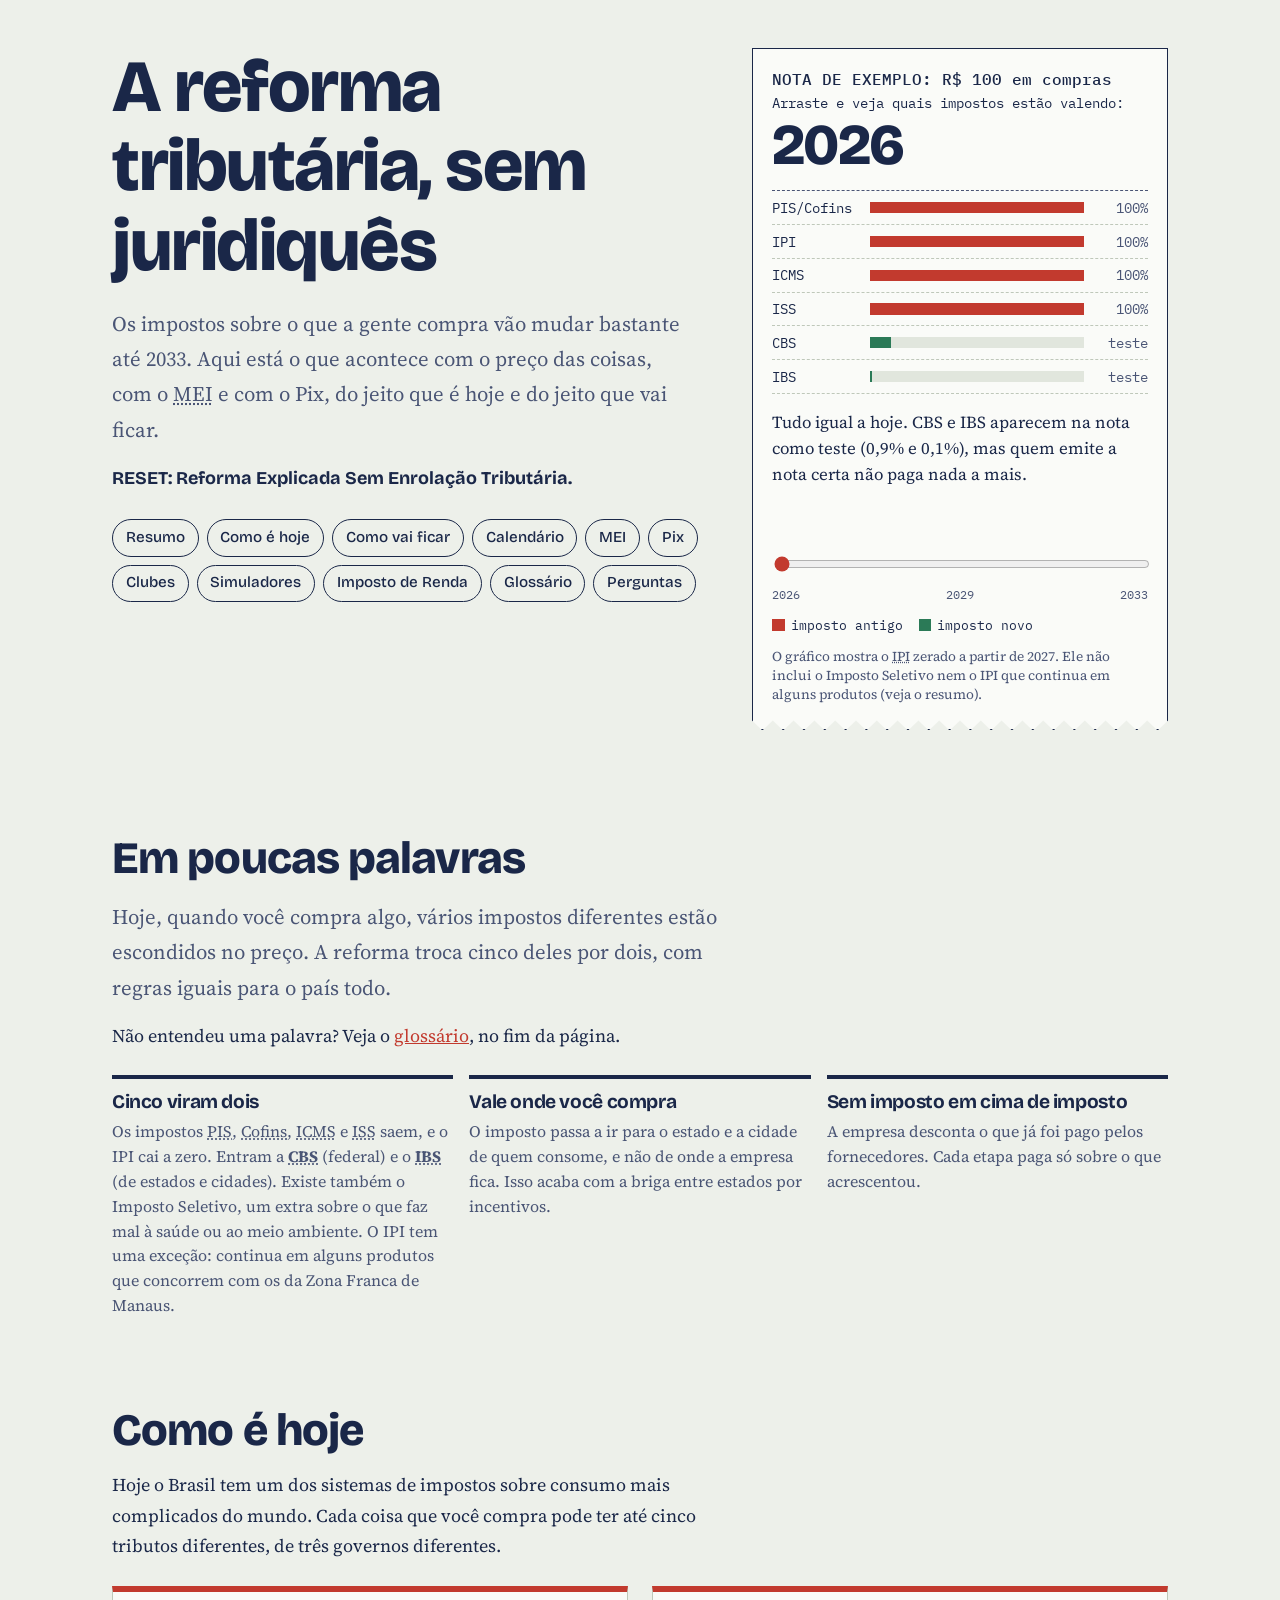
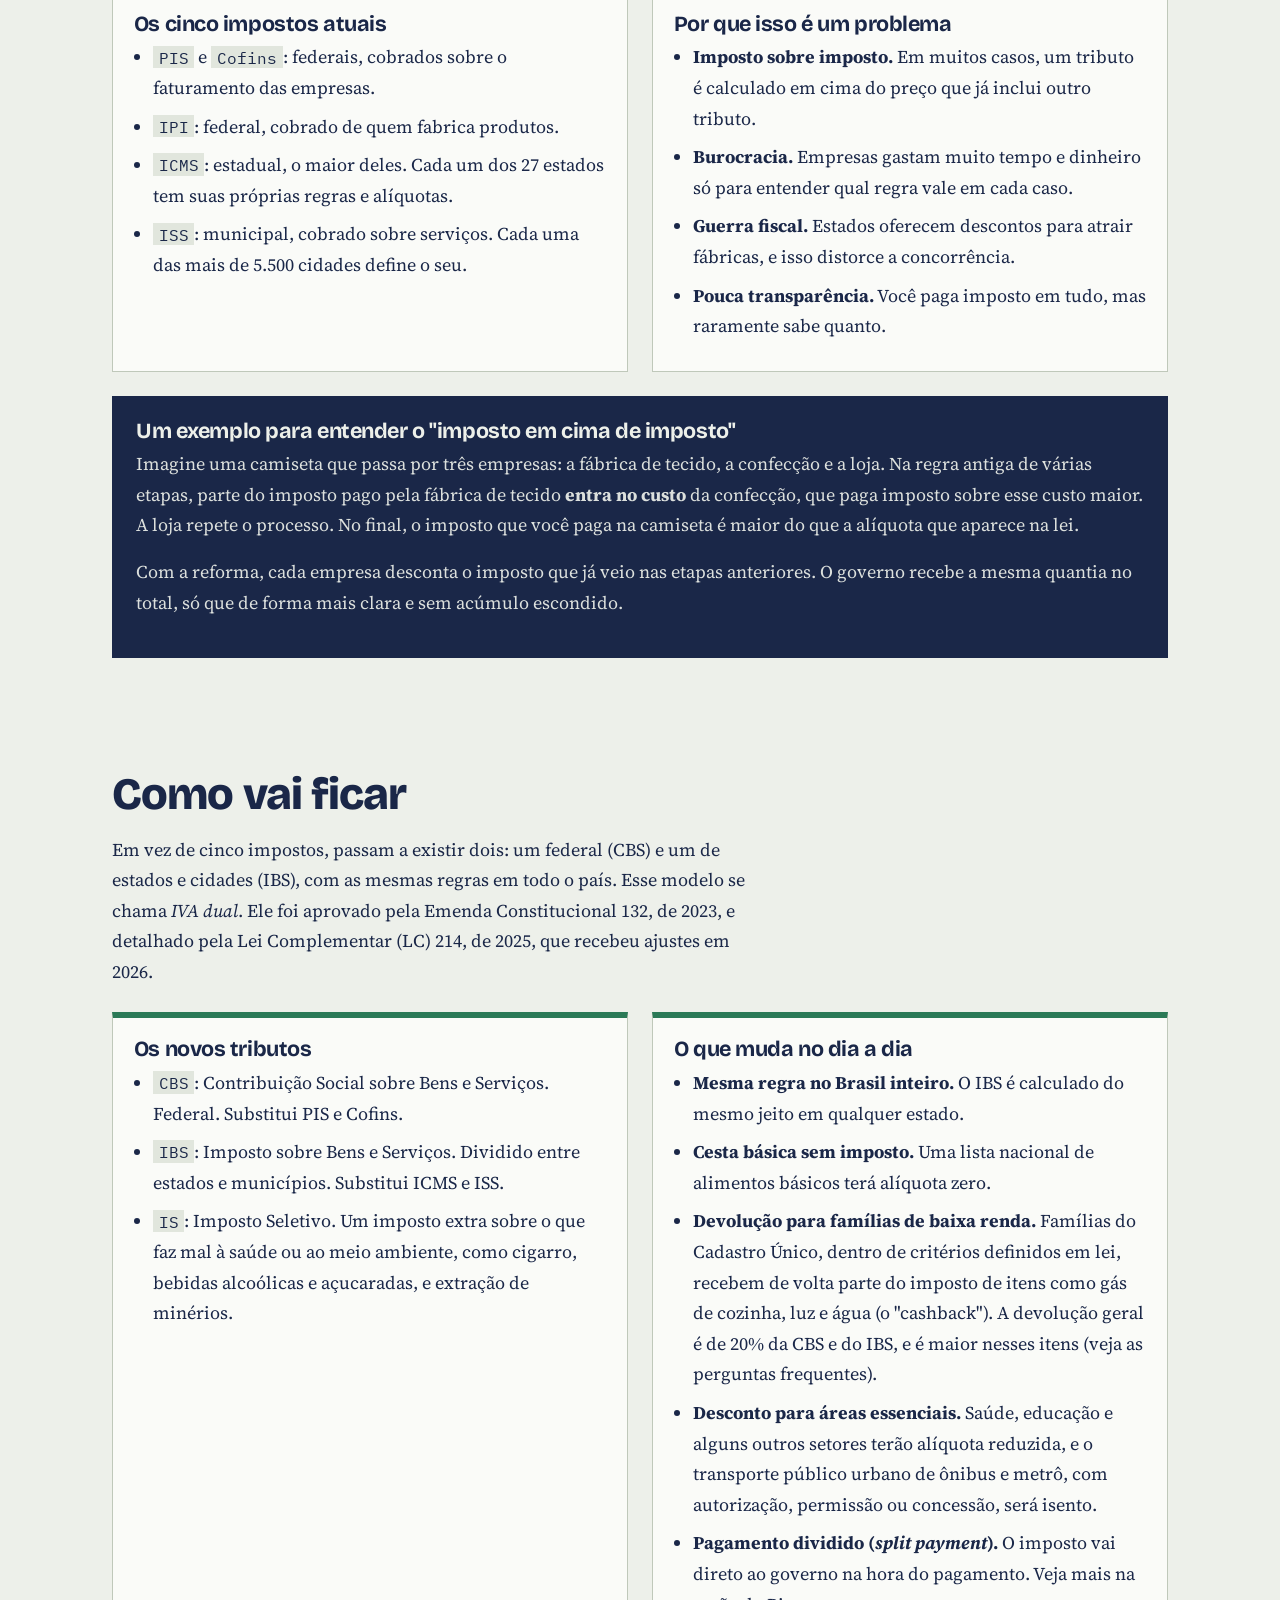
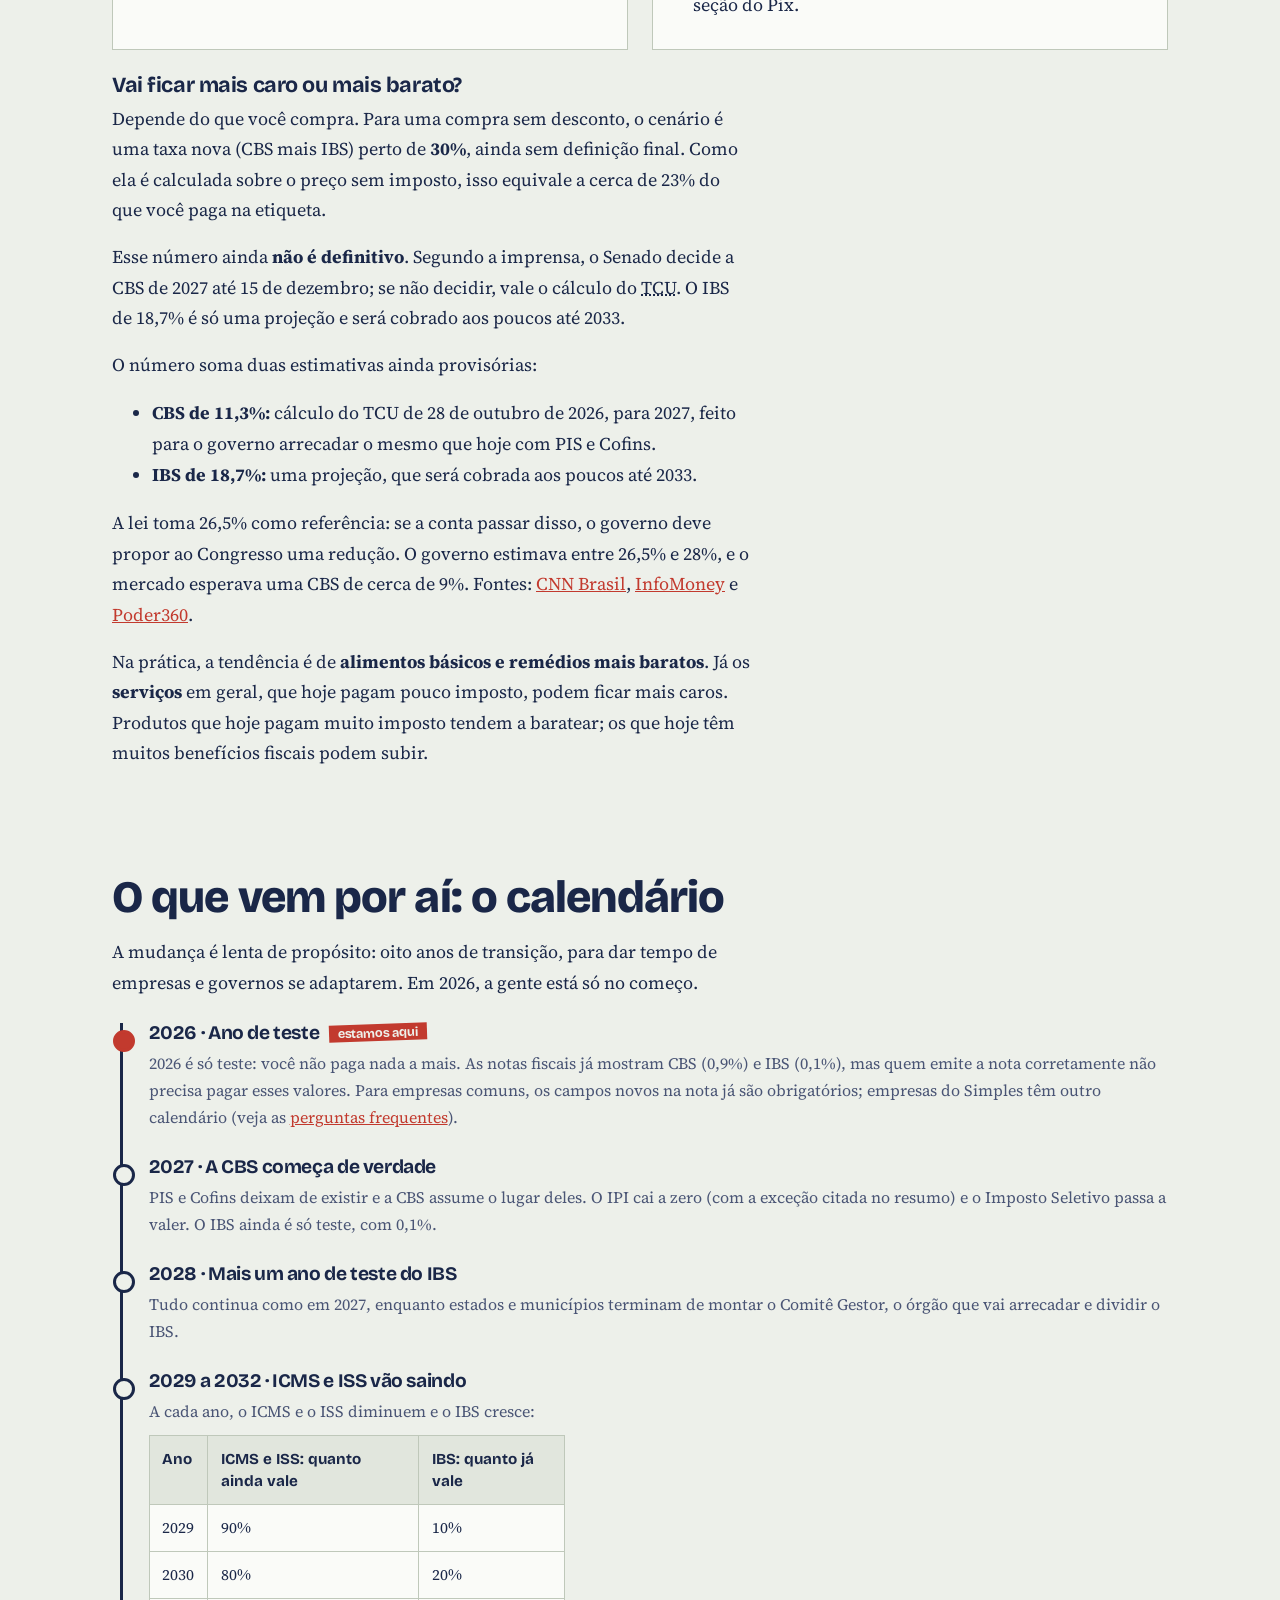
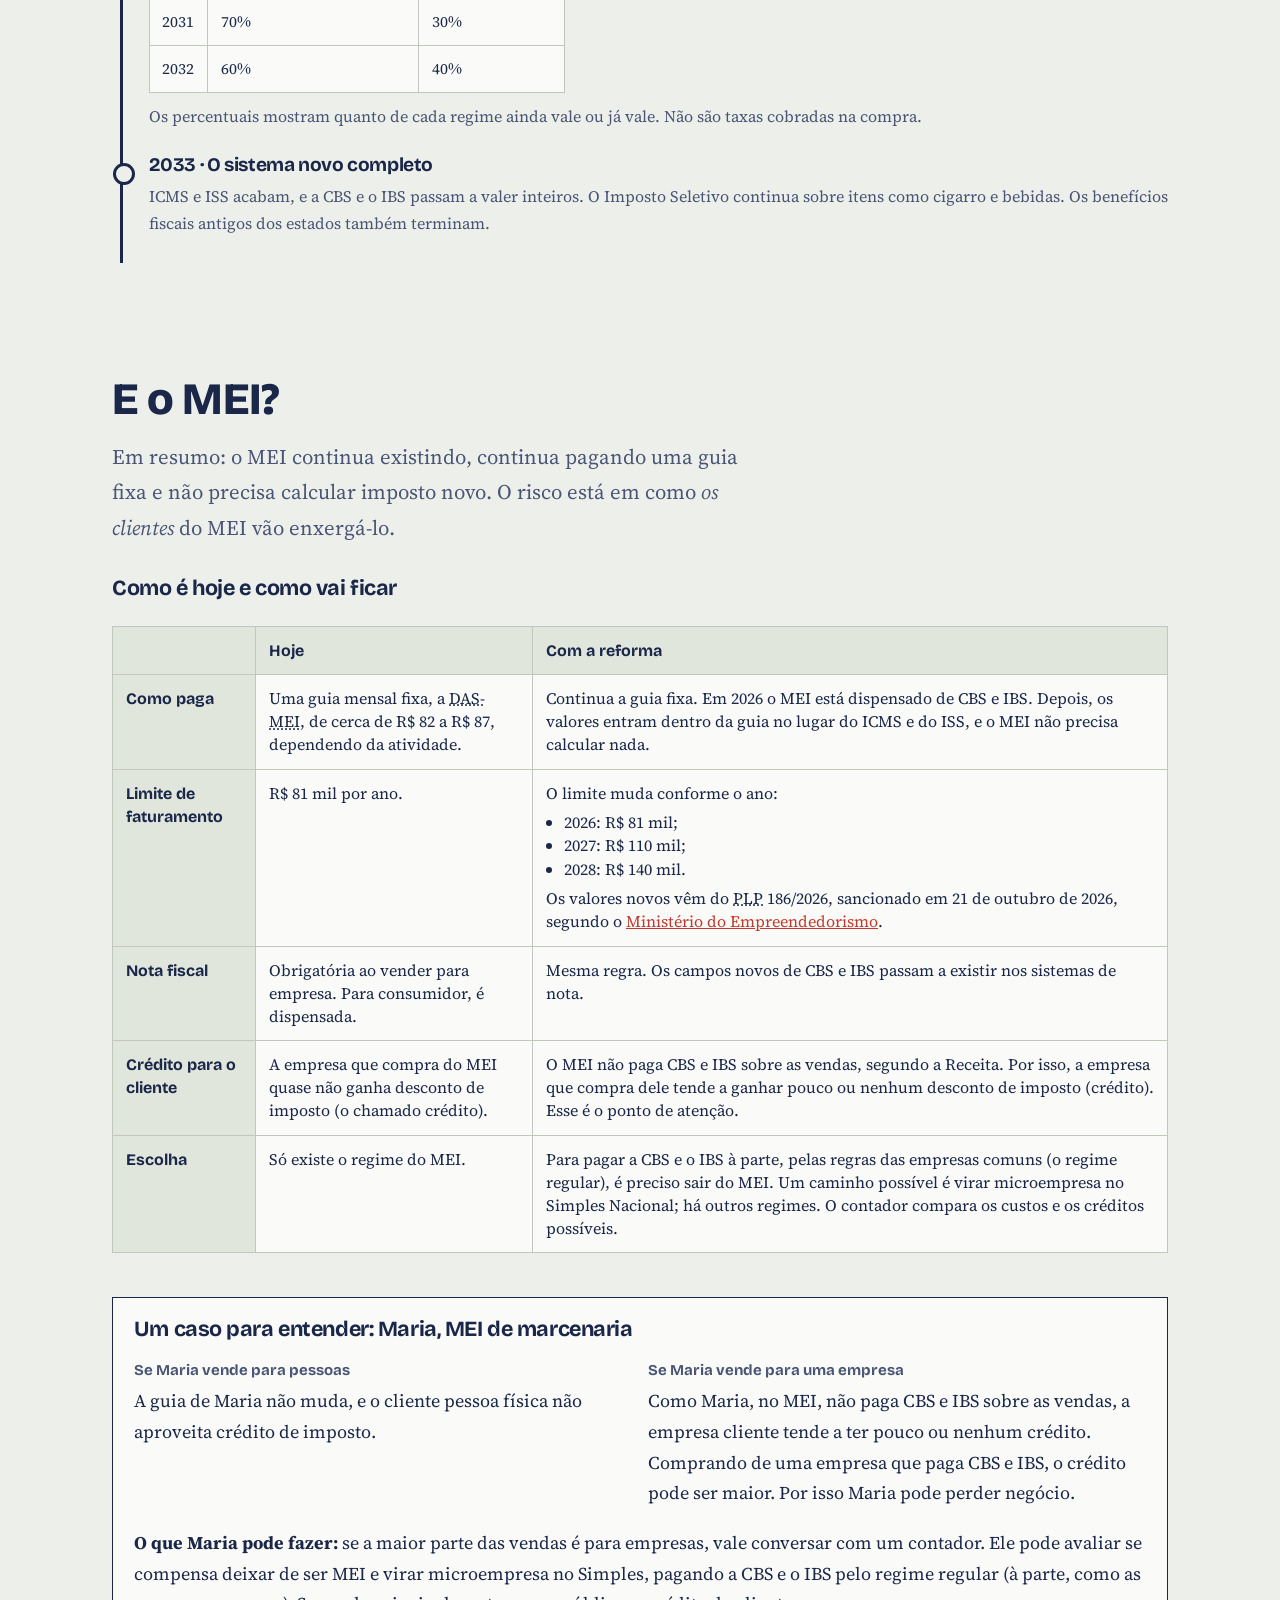
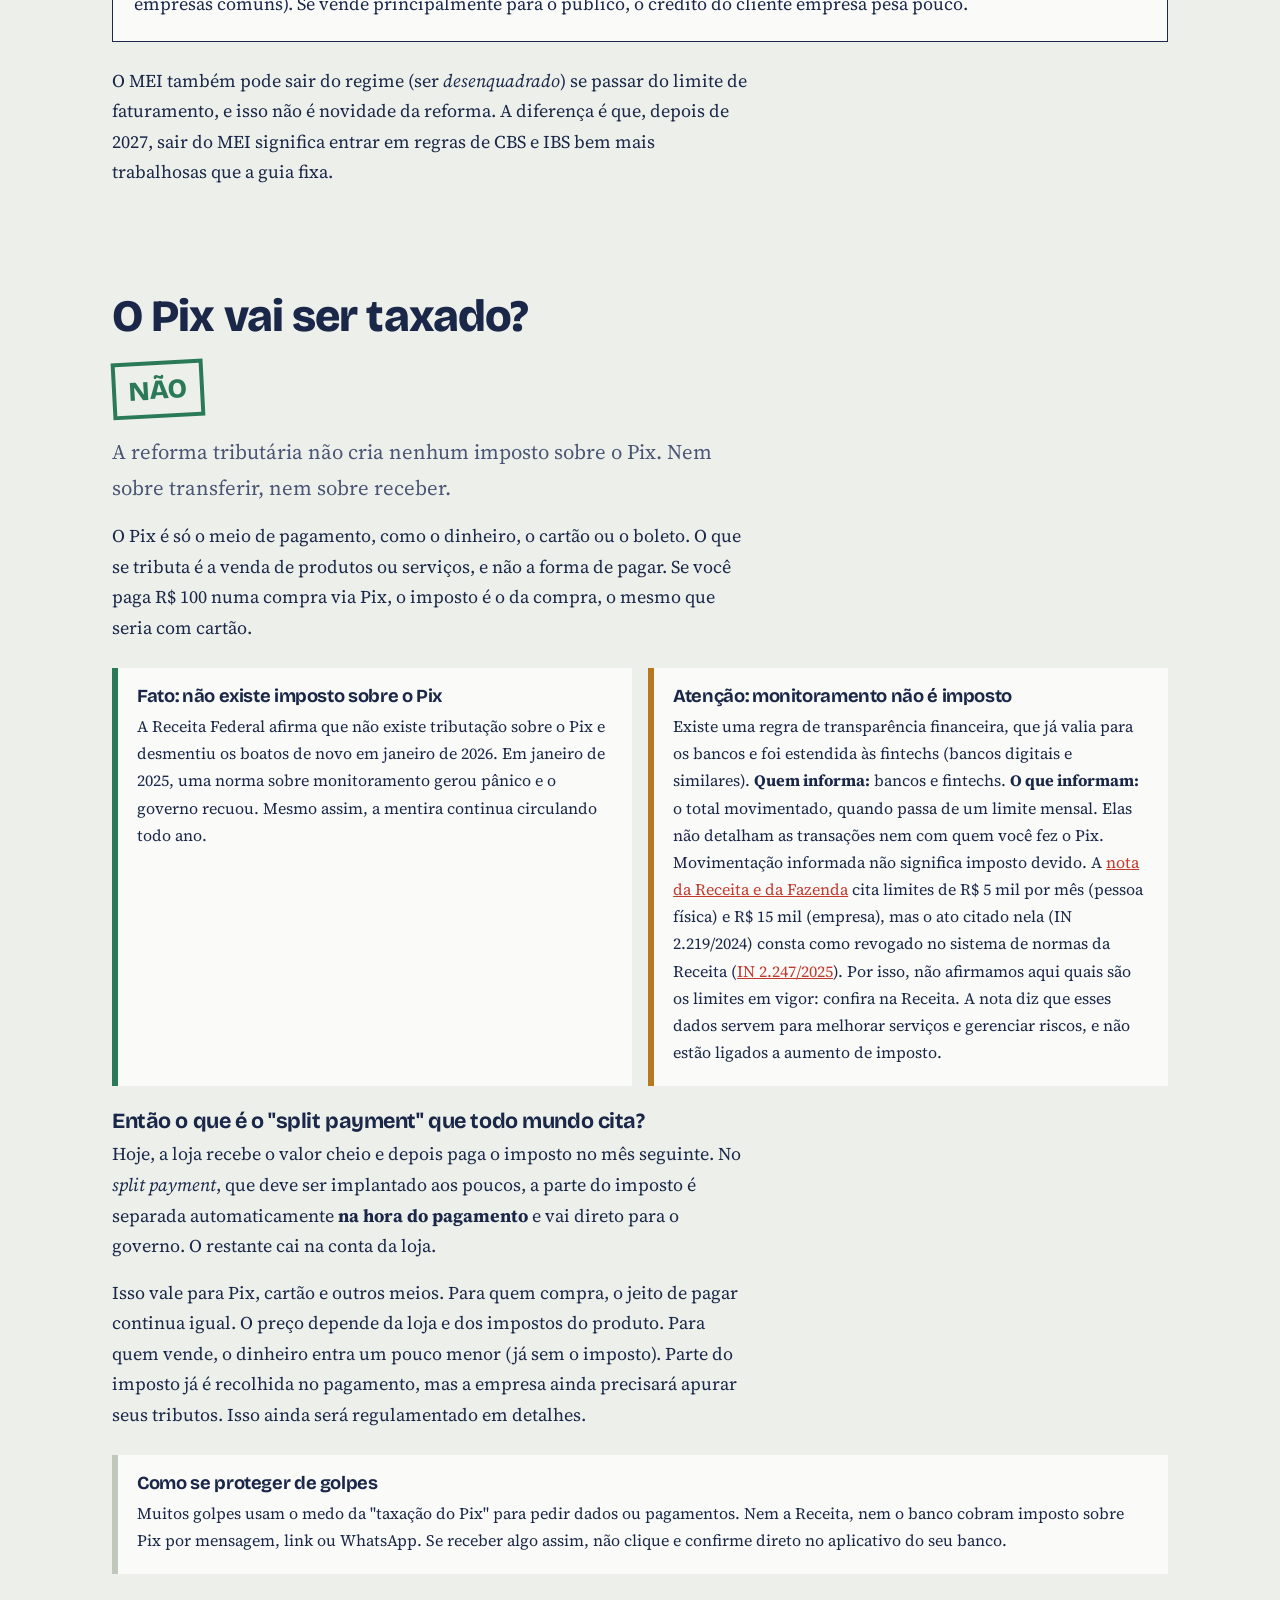
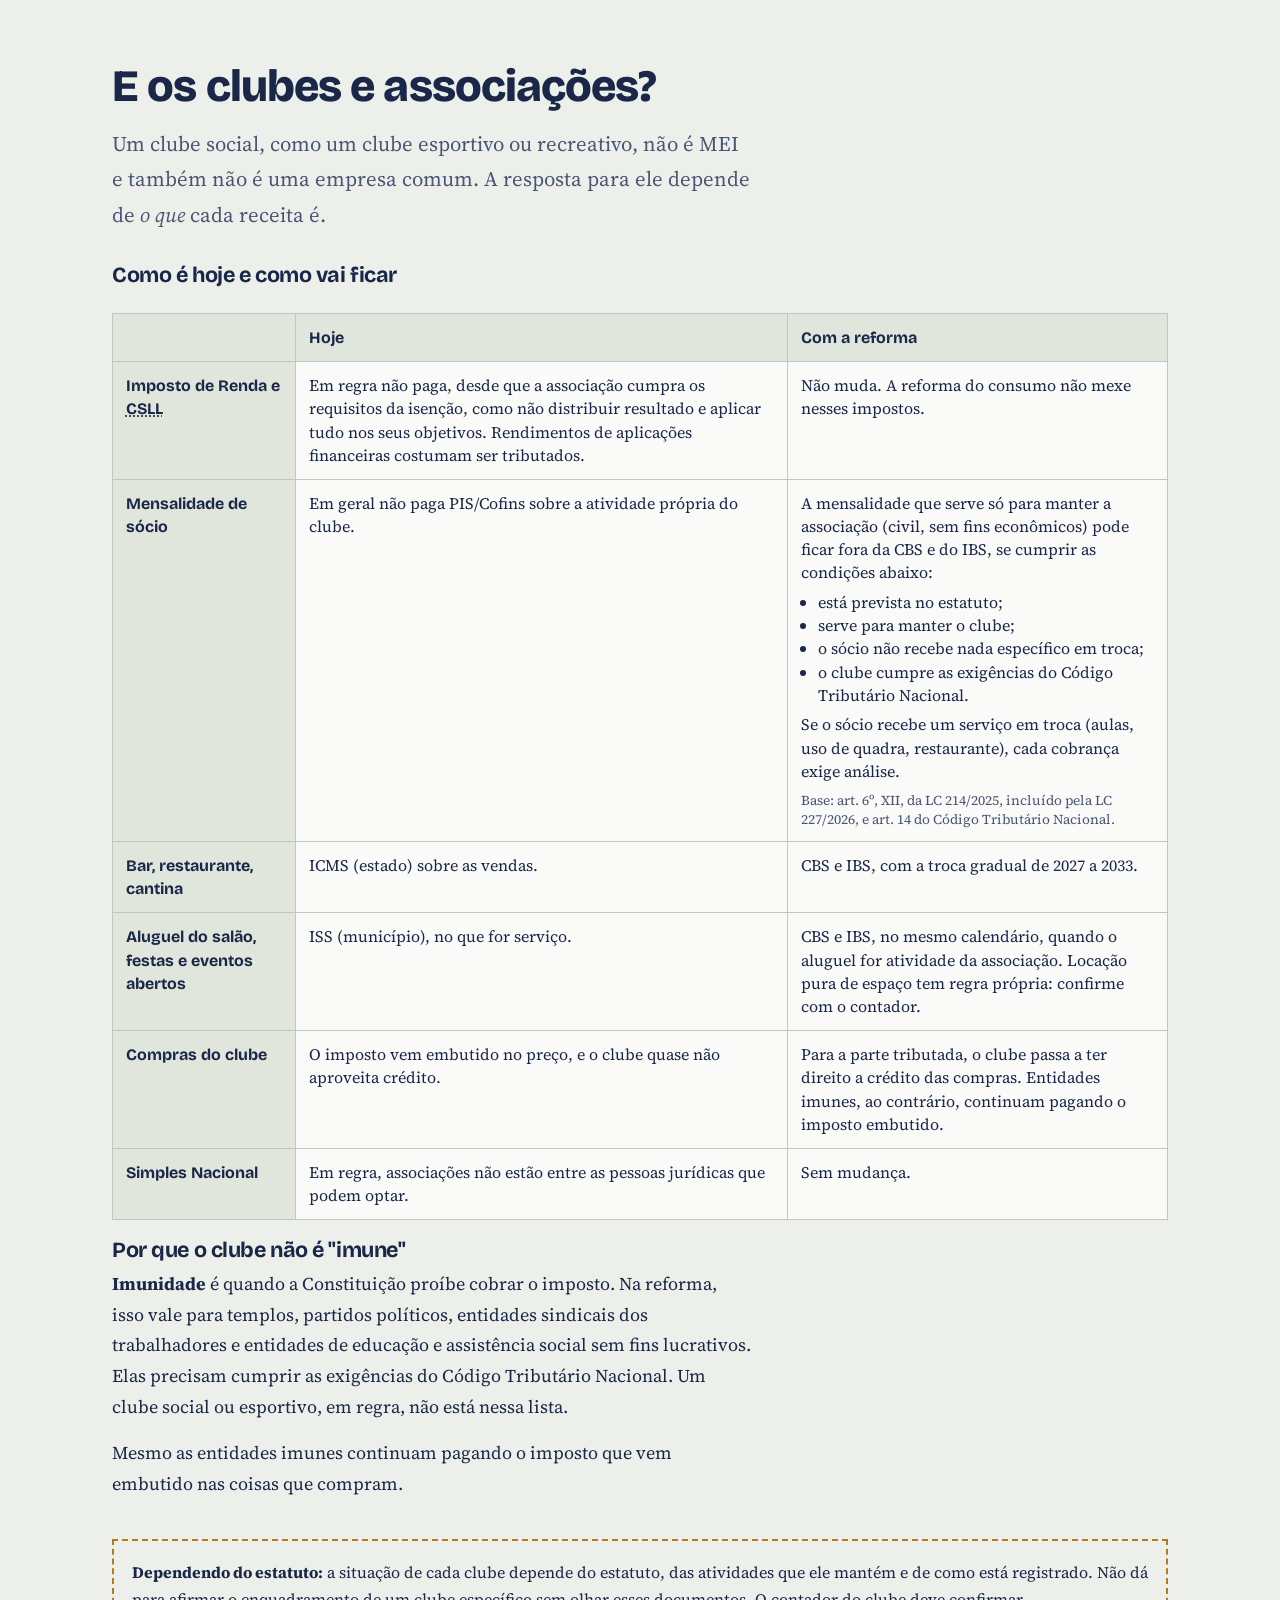
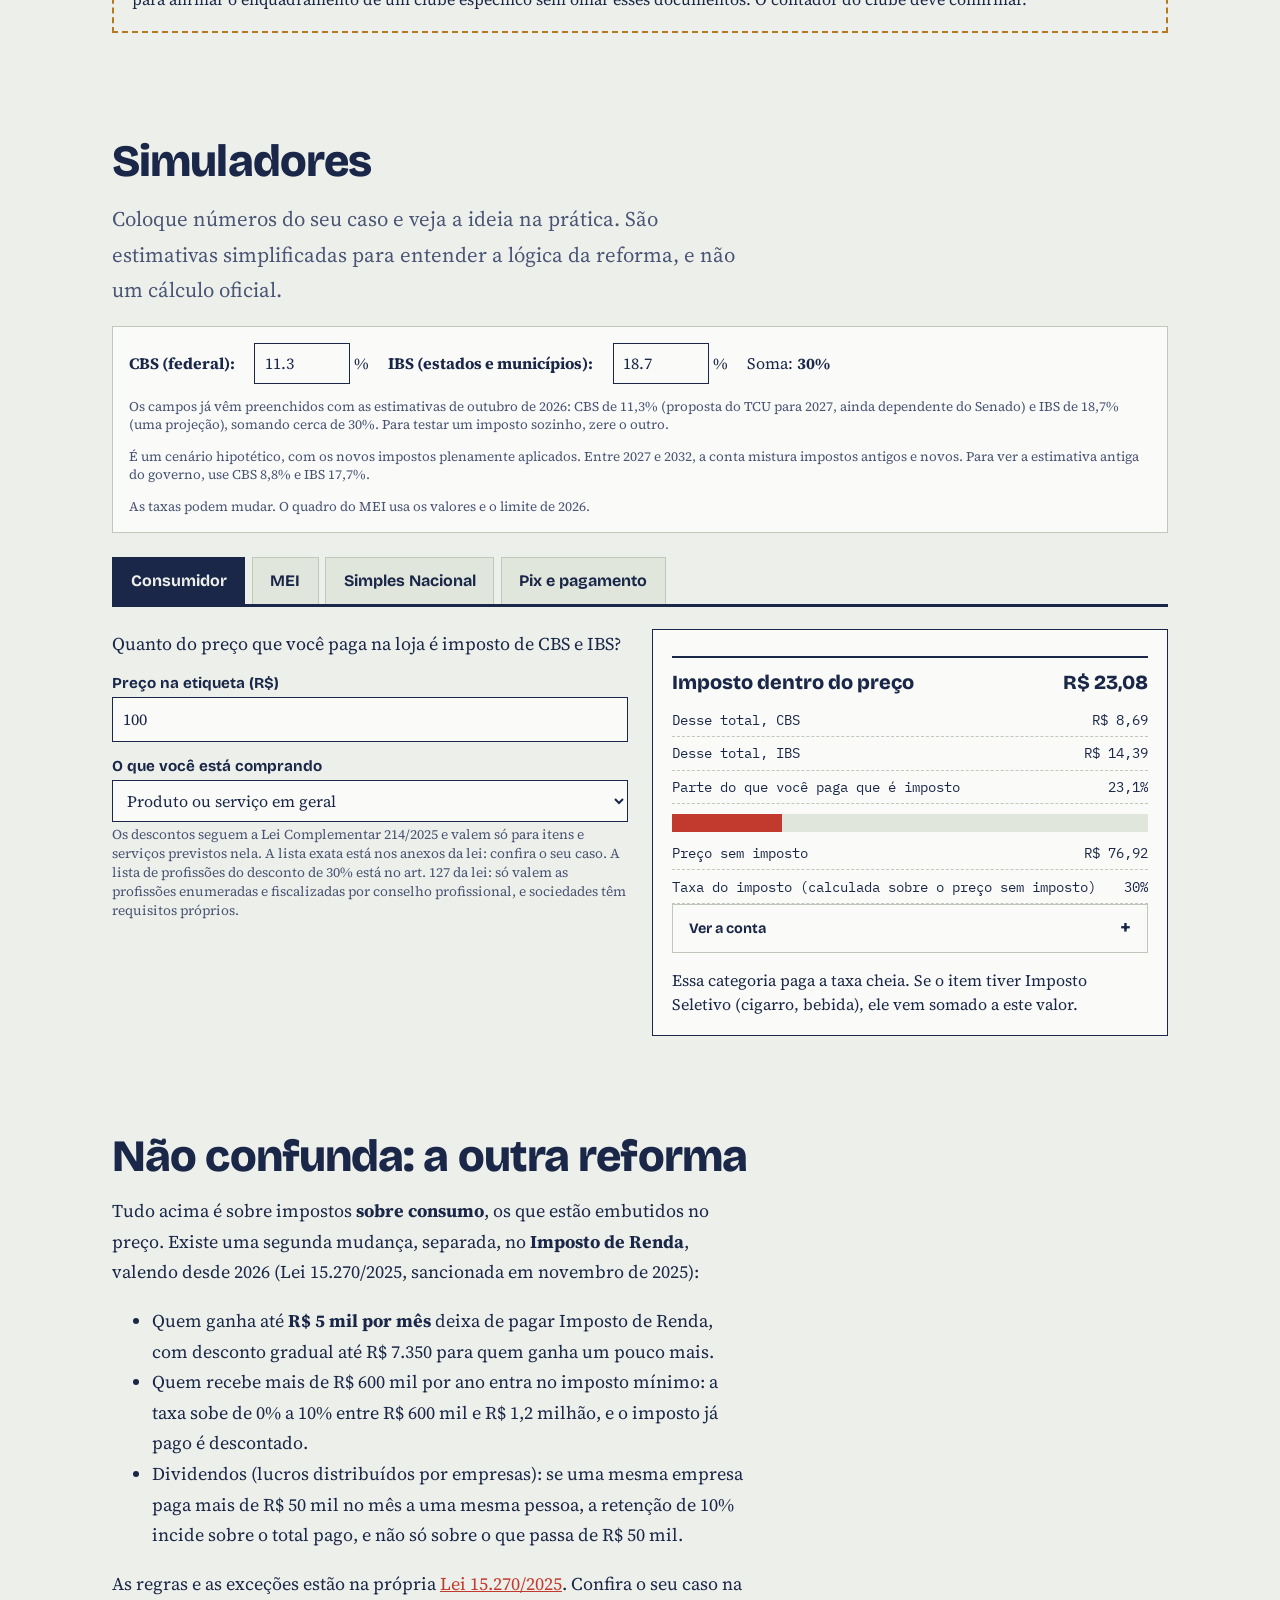
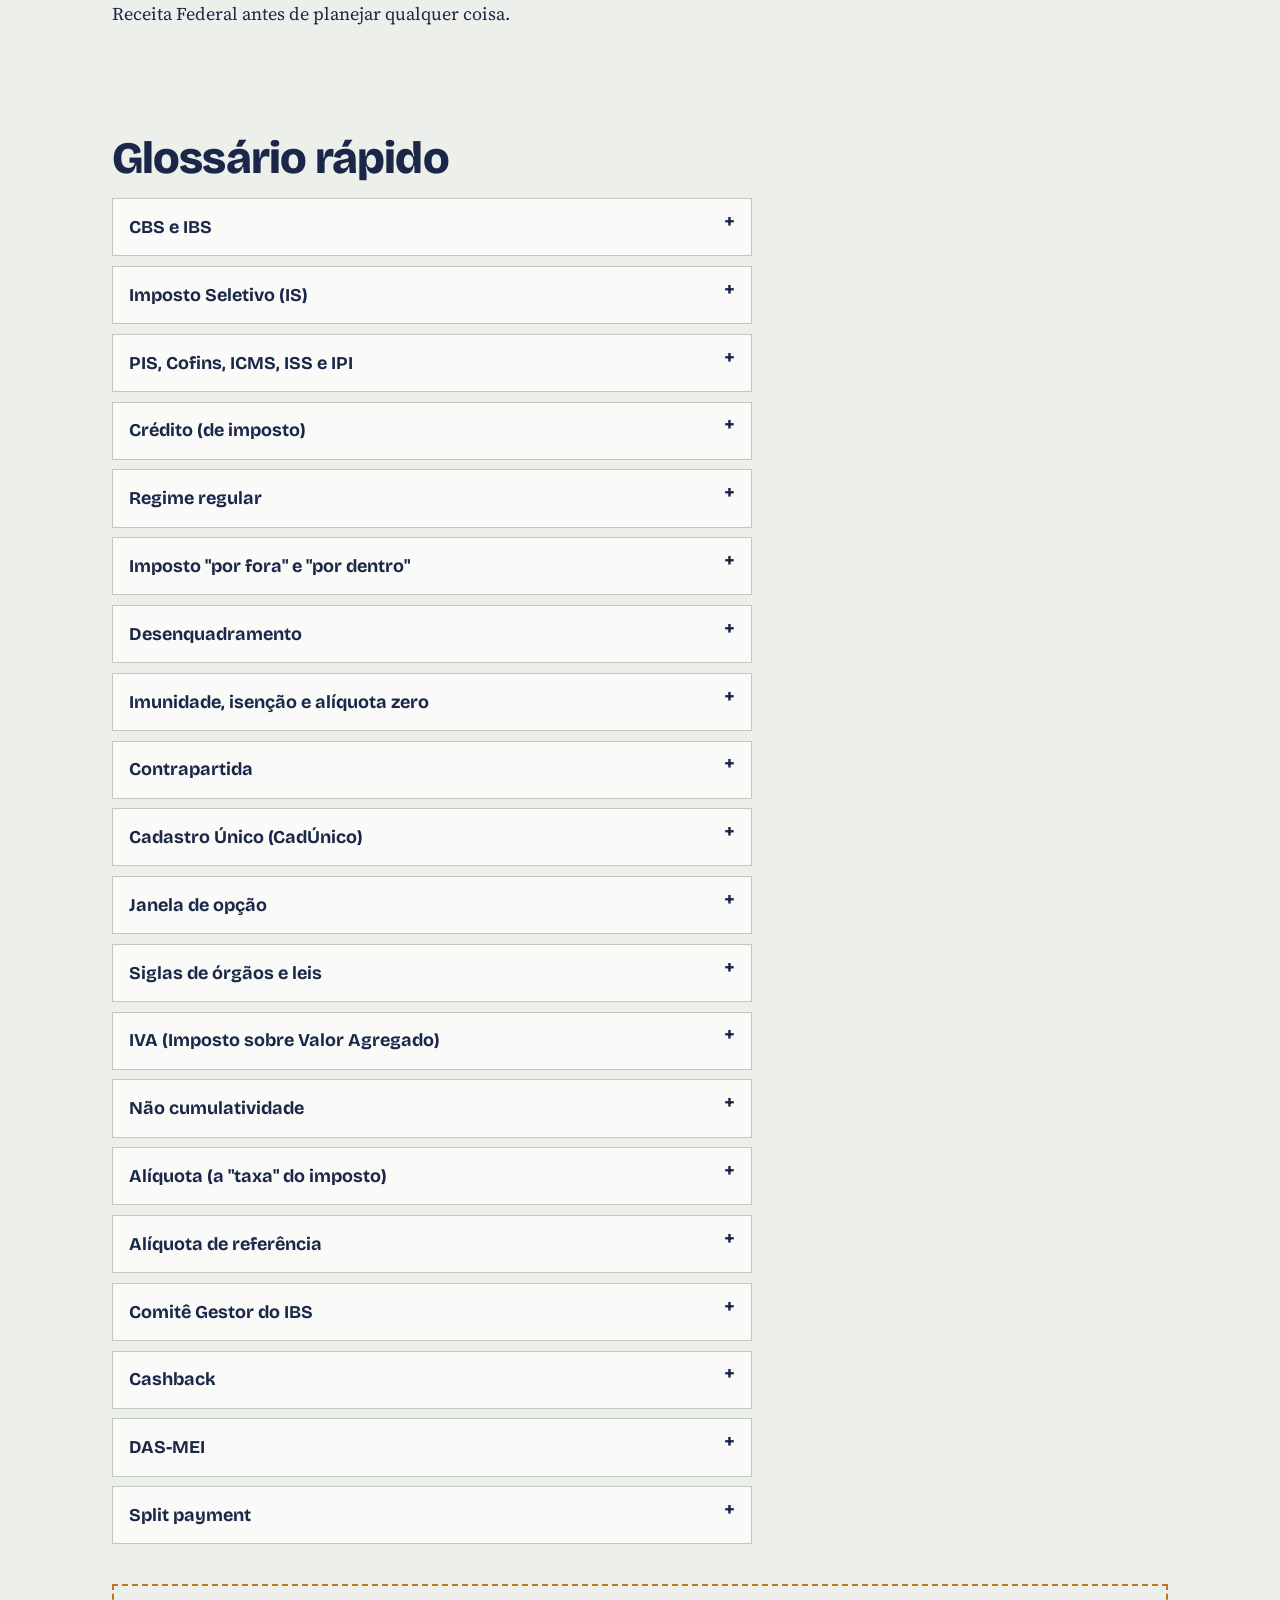
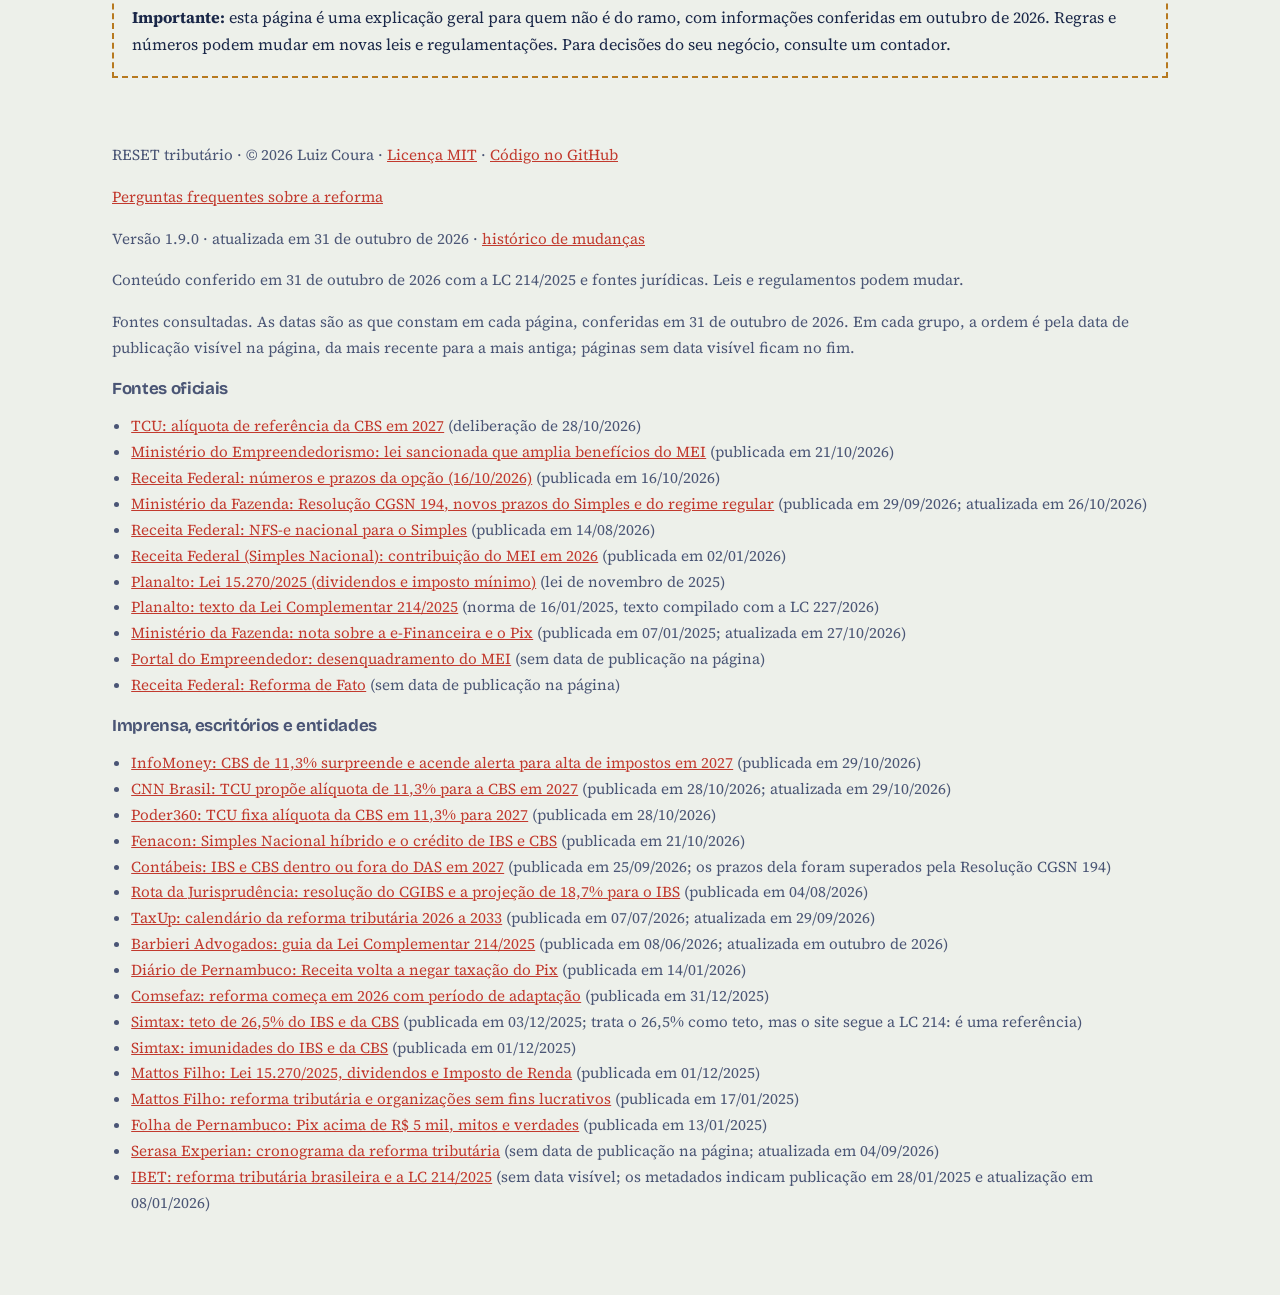
==== commit 30392435: "Corrige a sexta revisão com fontes primárias: e-Financeira, dividendos e cashback Co-Authored-By: Cl" ====
--- a/index.html
+++ b/index.html
@@ -172,7 +172,7 @@
         <ul>
           <li><strong>Mesma regra no Brasil inteiro.</strong> O IBS é calculado do mesmo jeito em qualquer estado.</li>
           <li><strong>Cesta básica sem imposto.</strong> Uma lista nacional de alimentos básicos terá alíquota zero.</li>
-          <li><strong>Devolução para famílias de baixa renda.</strong> Famílias do Cadastro Único, dentro de critérios definidos em lei, recebem de volta parte do imposto de itens como gás de cozinha, luz e água (o "cashback").</li>
+          <li><strong>Devolução para famílias de baixa renda.</strong> Famílias do Cadastro Único, dentro de critérios definidos em lei, recebem de volta parte do imposto de itens como gás de cozinha, luz e água (o "cashback"). A devolução geral é de 20% da CBS e do IBS, e é maior nesses itens (veja as perguntas frequentes).</li>
           <li><strong>Desconto para áreas essenciais.</strong> Saúde, educação e alguns outros setores terão alíquota reduzida, e o transporte público urbano de ônibus e metrô, com autorização, permissão ou concessão, será isento.</li>
           <li><strong>Pagamento dividido (<em>split payment</em>).</strong> O imposto vai direto ao governo na hora do pagamento. Veja mais na seção do Pix.</li>
         </ul>
@@ -204,7 +204,7 @@
       <li class="agora"><h3>2026 · Ano de teste <span class="etiqueta">estamos aqui</span></h3><p>2026 é só teste: você não paga nada a mais. As notas fiscais já mostram CBS (0,9%) e IBS (0,1%), mas quem emite a nota corretamente não precisa pagar esses valores. Para empresas comuns, os campos novos na nota já são obrigatórios; empresas do Simples têm outro calendário (veja as <a href="perguntas.html#agora">perguntas frequentes</a>).</p></li>
       <li><h3>2027 · A CBS começa de verdade</h3><p>PIS e Cofins deixam de existir e a CBS assume o lugar deles. O IPI cai a zero (com a exceção citada no resumo) e o Imposto Seletivo passa a valer. O IBS ainda é só teste, com 0,1%.</p></li>
       <li><h3>2028 · Mais um ano de teste do IBS</h3><p>Tudo continua como em 2027, enquanto estados e municípios terminam de montar o Comitê Gestor, o órgão que vai arrecadar e dividir o IBS.</p></li>
-      <li><h3>2029 a 2032 · ICMS e ISS vão saindo</h3><p>A cada ano, o ICMS e o ISS diminuem e o IBS cresce:</p><table class="mini"><thead><tr><th>Ano</th><th>ICMS e ISS (antigo)</th><th>IBS (novo)</th></tr></thead><tbody><tr><td>2029</td><td>90%</td><td>10%</td></tr><tr><td>2030</td><td>80%</td><td>20%</td></tr><tr><td>2031</td><td>70%</td><td>30%</td></tr><tr><td>2032</td><td>60%</td><td>40%</td></tr></tbody></table></li>
+      <li><h3>2029 a 2032 · ICMS e ISS vão saindo</h3><p>A cada ano, o ICMS e o ISS diminuem e o IBS cresce:</p><table class="mini"><thead><tr><th>Ano</th><th>ICMS e ISS: quanto ainda vale</th><th>IBS: quanto já vale</th></tr></thead><tbody><tr><td>2029</td><td>90%</td><td>10%</td></tr><tr><td>2030</td><td>80%</td><td>20%</td></tr><tr><td>2031</td><td>70%</td><td>30%</td></tr><tr><td>2032</td><td>60%</td><td>40%</td></tr></tbody></table><p>Os percentuais mostram quanto de cada regime ainda vale ou já vale. Não são taxas cobradas na compra.</p></li>
       <li><h3>2033 · O sistema novo completo</h3><p>ICMS e ISS acabam, e a CBS e o IBS passam a valer inteiros. O Imposto Seletivo continua sobre itens como cigarro e bebidas. Os benefícios fiscais antigos dos estados também terminam.</p></li>
     </ol>
   </div>
@@ -268,8 +268,8 @@
       </div>
       <div class="mito cuidado">
         <h3>Atenção: monitoramento não é imposto</h3>
-        <p>Existe uma regra de transparência financeira, que já valia para os bancos e foi estendida às fintechs (bancos digitais e similares). <strong>Quem informa:</strong> bancos e fintechs. <strong>O que informam:</strong> o total movimentado, quando passa de R$ 5 mil por mês (pessoa física) ou de R$ 15 mil (empresa). Elas não detalham as transações nem com quem você fez o Pix.</p>
-        <p>Movimentação informada não significa imposto devido. Segundo a <a href="https://www.gov.br/fazenda/pt-br/canais_atendimento/imprensa/notas-a-imprensa/2025/janeiro/receita-federal-esclarece-evolucao-na-e-financeira">nota da Receita e da Fazenda</a>, esses dados servem para melhorar serviços e gerenciar riscos, e não estão ligados a aumento de imposto. Não conferimos aqui o ato que fixa esses limites: veja a nota.</p>
+        <p>Existe uma regra de transparência financeira, que já valia para os bancos e foi estendida às fintechs (bancos digitais e similares). <strong>Quem informa:</strong> bancos e fintechs. <strong>O que informam:</strong> o total movimentado, quando passa de um limite mensal. Elas não detalham as transações nem com quem você fez o Pix.</p>
+        <p>Movimentação informada não significa imposto devido. A <a href="https://www.gov.br/fazenda/pt-br/canais_atendimento/imprensa/notas-a-imprensa/2025/janeiro/receita-federal-esclarece-evolucao-na-e-financeira">nota da Receita e da Fazenda</a> cita limites de R$ 5 mil por mês (pessoa física) e R$ 15 mil (empresa), mas o ato citado nela (IN 2.219/2024) consta como revogado no sistema de normas da Receita (<a href="https://normasinternet2.receita.fazenda.gov.br/#/consulta/externa/142436">IN 2.247/2025</a>). Por isso, não afirmamos aqui quais são os limites em vigor: confira na Receita. A nota diz que esses dados servem para melhorar serviços e gerenciar riscos, e não estão ligados a aumento de imposto.</p>
       </div>
     </div>
 
@@ -299,7 +299,7 @@
       <thead><tr><th></th><th>Hoje</th><th>Com a reforma</th></tr></thead>
       <tbody>
         <tr><th>Imposto de Renda e <abbr title="Contribuição Social sobre o Lucro Líquido">CSLL</abbr></th><td>Em regra não paga, desde que a associação cumpra os requisitos da isenção, como não distribuir resultado e aplicar tudo nos seus objetivos. Rendimentos de aplicações financeiras costumam ser tributados.</td><td>Não muda. A reforma do consumo não mexe nesses impostos.</td></tr>
-        <tr><th>Mensalidade de sócio</th><td>Em geral não paga PIS/Cofins sobre a atividade própria do clube.</td><td>Ponto em aberto. A mensalidade pode ficar fora da CBS e do IBS se cumprir as condições abaixo:<ul><li>está prevista no estatuto;</li><li>serve para manter o clube;</li><li>o sócio não recebe nada específico em troca;</li><li>o clube cumpre as exigências do Código Tributário Nacional.</li></ul>Se o sócio recebe um serviço em troca (aulas, uso de quadra, restaurante), a situação pode ser outra.<small class="base-legal">Base: art. 6º, XII, da LC 214/2025, incluído pela LC 227/2026, e art. 14 do Código Tributário Nacional.</small></td></tr>
+        <tr><th>Mensalidade de sócio</th><td>Em geral não paga PIS/Cofins sobre a atividade própria do clube.</td><td>A mensalidade que serve só para manter a associação (civil, sem fins econômicos) pode ficar fora da CBS e do IBS, se cumprir as condições abaixo:<ul><li>está prevista no estatuto;</li><li>serve para manter o clube;</li><li>o sócio não recebe nada específico em troca;</li><li>o clube cumpre as exigências do Código Tributário Nacional.</li></ul>Se o sócio recebe um serviço em troca (aulas, uso de quadra, restaurante), cada cobrança exige análise.<small class="base-legal">Base: art. 6º, XII, da LC 214/2025, incluído pela LC 227/2026, e art. 14 do Código Tributário Nacional.</small></td></tr>
         <tr><th>Bar, restaurante, cantina</th><td>ICMS (estado) sobre as vendas.</td><td>CBS e IBS, com a troca gradual de 2027 a 2033.</td></tr>
         <tr><th>Aluguel do salão, festas e eventos abertos</th><td>ISS (município), no que for serviço.</td><td>CBS e IBS, no mesmo calendário, quando o aluguel for atividade da associação. Locação pura de espaço tem regra própria: confirme com o contador.</td></tr>
         <tr><th>Compras do clube</th><td>O imposto vem embutido no preço, e o clube quase não aproveita crédito.</td><td>Para a parte tributada, o clube passa a ter direito a crédito das compras. Entidades imunes, ao contrário, continuam pagando o imposto embutido.</td></tr>
@@ -352,7 +352,7 @@
           <p class="sem-margem">Quanto do preço que você paga na loja é imposto de CBS e IBS?</p>
           <div class="campo"><label for="c-preco">Preço na etiqueta (R$)</label><input type="number" id="c-preco" value="100" min="0" step="1"></div>
           <div class="campo"><label for="c-cat">O que você está comprando</label><select id="c-cat"></select>
-            <small>Os descontos seguem a Lei Complementar 214/2025 e valem só para itens e serviços previstos nela. A lista exata está nos anexos da lei: confira o seu caso. O desconto de 30% para profissionais exige também habilitação profissional e, para sociedades, requisitos próprios.</small></div>
+            <small>Os descontos seguem a Lei Complementar 214/2025 e valem só para itens e serviços previstos nela. A lista exata está nos anexos da lei: confira o seu caso. A lista de profissões do desconto de 30% está no art. 127 da lei: só valem as profissões enumeradas e fiscalizadas por conselho profissional, e sociedades têm requisitos próprios.</small></div>
         </div>
         <div class="resultado" aria-live="polite">
           <div class="linha total"><span>Imposto dentro do preço</span><span id="c-imp"></span></div>
@@ -469,10 +469,10 @@
       <p>Tudo acima é sobre impostos <strong>sobre consumo</strong>, os que estão embutidos no preço. Existe uma segunda mudança, separada, no <strong>Imposto de Renda</strong>, valendo desde 2026 (Lei 15.270/2025, sancionada em novembro de 2025):</p>
       <ul>
         <li>Quem ganha até <strong>R$ 5 mil por mês</strong> deixa de pagar Imposto de Renda, com desconto gradual até R$ 7.350 para quem ganha um pouco mais.</li>
-        <li>Quem tem renda anual acima de R$ 600 mil passa a pagar um imposto mínimo.</li>
-        <li>Dividendos (lucros distribuídos por empresas) acima de R$ 50 mil por mês passam a ter 10% de Imposto de Renda retido na fonte.</li>
+        <li>Quem recebe mais de R$ 600 mil por ano entra no imposto mínimo: a taxa sobe de 0% a 10% entre R$ 600 mil e R$ 1,2 milhão, e o imposto já pago é descontado.</li>
+        <li>Dividendos (lucros distribuídos por empresas): se uma mesma empresa paga mais de R$ 50 mil no mês a uma mesma pessoa, a retenção de 10% incide sobre o total pago, e não só sobre o que passa de R$ 50 mil.</li>
       </ul>
-      <p>As regras detalhadas estão em lei própria. Confira os valores atuais no site da Receita Federal antes de planejar qualquer coisa.</p>
+      <p>As regras e as exceções estão na própria <a href="https://www.planalto.gov.br/ccivil_03/_ato2023-2026/2025/lei/l15270.htm">Lei 15.270/2025</a>. Confira o seu caso na Receita Federal antes de planejar qualquer coisa.</p>
     </div>
   </div>
 </section>
@@ -514,7 +514,7 @@
   <div class="wrap">
     <p>RESET tributário · © 2026 Luiz Coura · <a href="https://github.com/luizcoura/reset-tributario/blob/main/LICENSE">Licença MIT</a> · <a href="https://github.com/luizcoura/reset-tributario">Código no GitHub</a></p>
     <p><a href="perguntas.html">Perguntas frequentes sobre a reforma</a></p>
-    <p>Versão 1.8.0 · atualizada em 31 de outubro de 2026 · <a href="https://github.com/luizcoura/reset-tributario/blob/main/CHANGELOG.md">histórico de mudanças</a></p>
+    <p>Versão 1.9.0 · atualizada em 31 de outubro de 2026 · <a href="https://github.com/luizcoura/reset-tributario/blob/main/CHANGELOG.md">histórico de mudanças</a></p>
     <p>Conteúdo conferido em 31 de outubro de 2026 com a LC 214/2025 e fontes jurídicas. Leis e regulamentos podem mudar.</p>
     <p>Fontes consultadas. As datas são as que constam em cada página, conferidas em 31 de outubro de 2026. Em cada grupo, a ordem é pela data de publicação visível na página, da mais recente para a mais antiga; páginas sem data visível ficam no fim.</p>
     <h3>Fontes oficiais</h3>
@@ -525,6 +525,7 @@
       <li><a href="https://www.gov.br/fazenda/pt-br/assuntos/noticias/2026/setembro/simples-nacional-2027-tem-novos-prazos-para-microempresas-e-empresas-de-pequeno-porte/">Ministério da Fazenda: Resolução CGSN 194, novos prazos do Simples e do regime regular</a> <span class="data">(publicada em 29/09/2026; atualizada em 26/10/2026)</span></li>
       <li><a href="https://www.gov.br/receitafederal/pt-br/assuntos/noticias/2026/agosto/simples-nacional-nfs-e-nacional-sera-obrigatoria-para-me-e-epp-a-partir-de-1o-de-novembro-de-2026">Receita Federal: NFS-e nacional para o Simples</a> <span class="data">(publicada em 14/08/2026)</span></li>
       <li><a href="https://www8.receita.fazenda.gov.br/simplesnacional/Noticias/NoticiaCompleta.aspx?id=c3b2044c-ff97-432a-b33c-ecf2a3df6dc3">Receita Federal (Simples Nacional): contribuição do MEI em 2026</a> <span class="data">(publicada em 02/01/2026)</span></li>
+      <li><a href="https://www.planalto.gov.br/ccivil_03/_ato2023-2026/2025/lei/l15270.htm">Planalto: Lei 15.270/2025 (dividendos e imposto mínimo)</a> <span class="data">(lei de novembro de 2025)</span></li>
       <li><a href="https://www.planalto.gov.br/ccivil_03/leis/lcp/lcp214.htm">Planalto: texto da Lei Complementar 214/2025</a> <span class="data">(norma de 16/01/2025, texto compilado com a LC 227/2026)</span></li>
       <li><a href="https://www.gov.br/fazenda/pt-br/canais_atendimento/imprensa/notas-a-imprensa/2025/janeiro/receita-federal-esclarece-evolucao-na-e-financeira">Ministério da Fazenda: nota sobre a e-Financeira e o Pix</a> <span class="data">(publicada em 07/01/2025; atualizada em 27/10/2026)</span></li>
       <li><a href="https://www.gov.br/empresas-e-negocios/pt-br/empreendedor/servicos-para-mei/quero-crescer-desenquadramento">Portal do Empreendedor: desenquadramento do MEI</a> <span class="data">(sem data de publicação na página)</span></li>
@@ -712,7 +713,7 @@
     else if(!(r>0))m='Com a CBS e o IBS zerados lá em cima, a comparação não faz sentido. Informe pelo menos uma taxa maior que zero.';
     else{
       var custo=dif<0?'Com estes números, a opção 2 custa menos ('+brl.format(-dif)+' por mês)':dif>0?'Com estes números, a opção 2 custa '+brl.format(dif)+' a mais por mês':'Com estes números, as duas opções custam o mesmo';
-      var cred=credH>credP?'O crédito da empresa cliente é maior na opção 2 ('+brl.format(credH)+' contra '+brl.format(credP)+' por mês), se a compra der direito a ele.':credH<credP?'O crédito da empresa cliente é menor na opção 2 ('+brl.format(credH)+' contra '+brl.format(credP)+' por mês).':'O crédito da empresa cliente é igual nas duas opções ('+brl.format(credH)+' por mês).';
+      var cred=credH>credP?'O crédito da empresa cliente é maior na opção 2 ('+brl.format(credH)+' contra '+brl.format(credP)+' por mês), se a compra der direito a ele.':credH<credP?'O crédito da empresa cliente é menor na opção 2 ('+brl.format(credH)+' contra '+brl.format(credP)+' por mês), se a compra der direito a ele.':'O crédito da empresa cliente é igual nas duas opções ('+brl.format(credH)+' por mês), se a compra der direito a ele.';
       m=custo+'. '+cred+(pj<.3?' Como a maior parte das suas vendas é para pessoas, esse crédito pesa pouco no seu caso.':'')+' Compare com o negócio que você pode perder e fale com um contador.';
     }
     if(liqH<0&&r>0)m+=' Na opção 2, o crédito das compras supera o imposto das vendas: sobra um saldo de '+brl.format(-liqH)+' por mês a recuperar (estimativa), que não foi abatido do total acima.';
